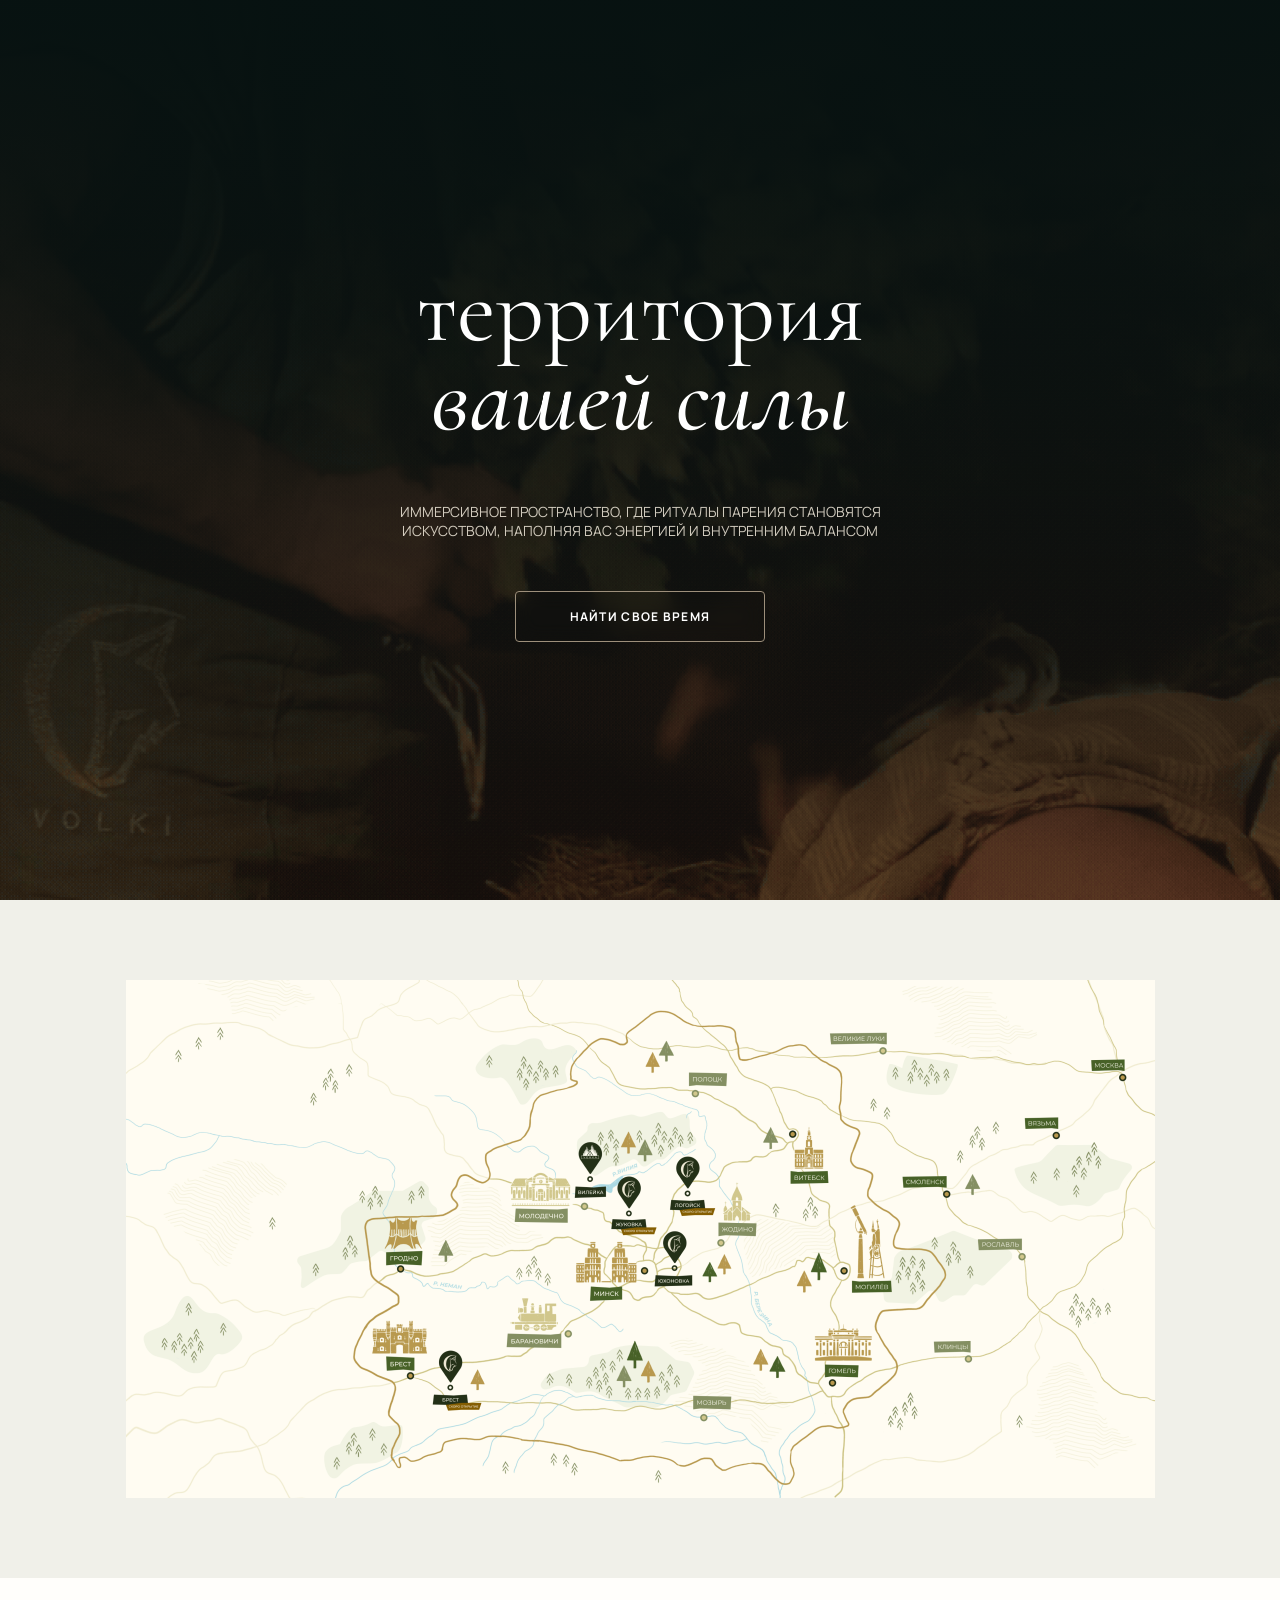
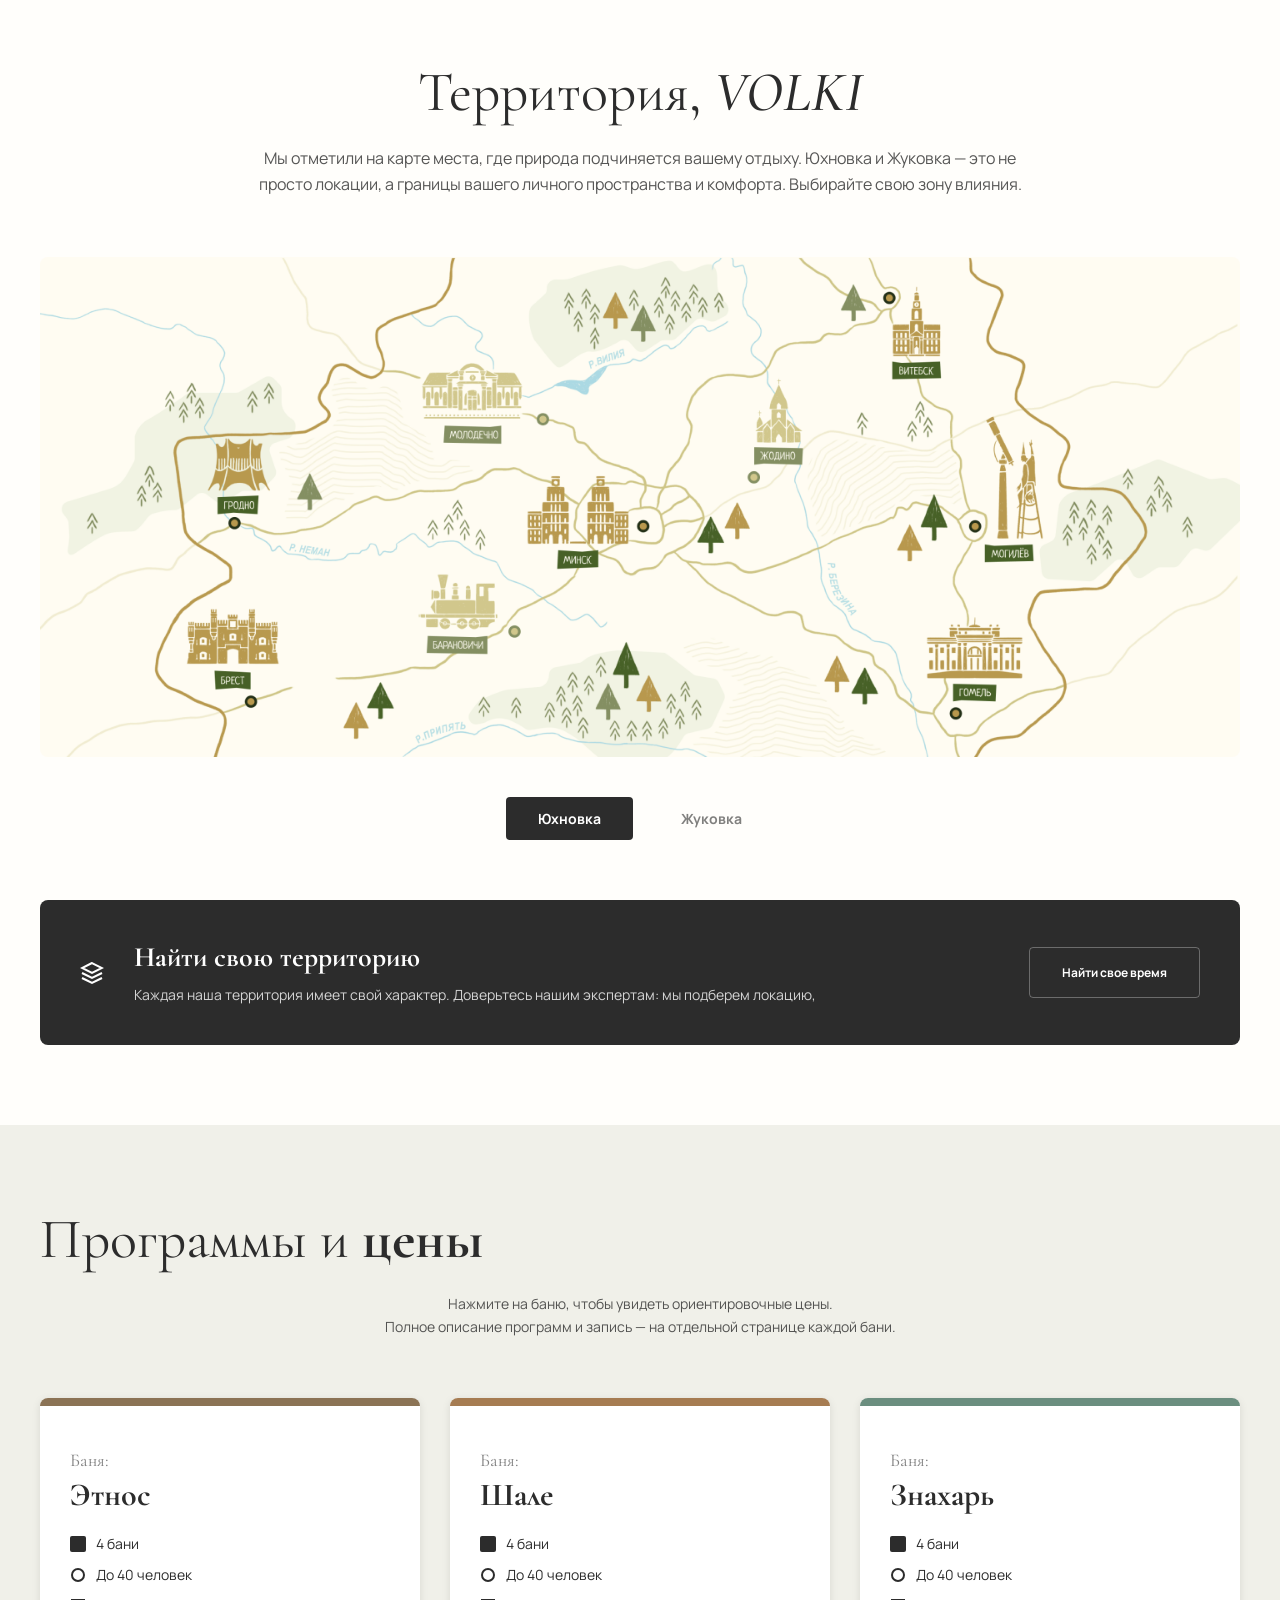
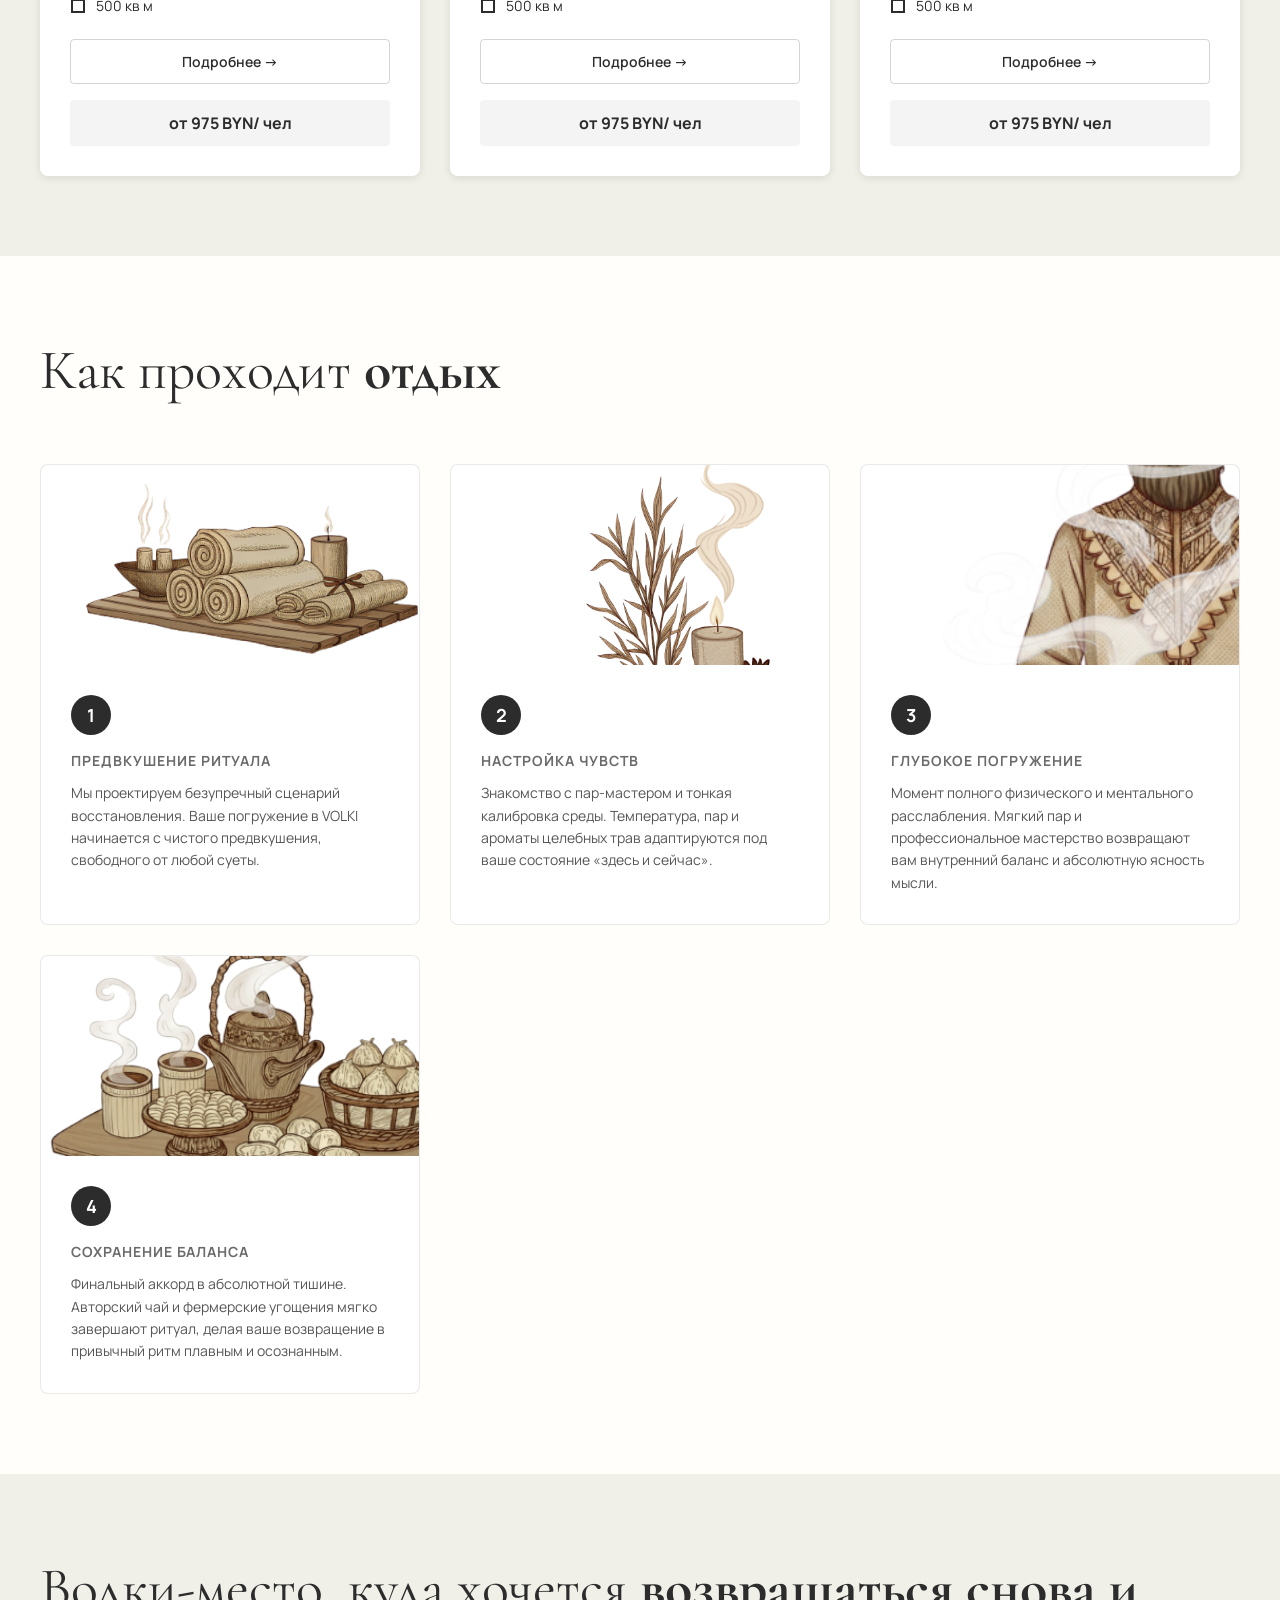
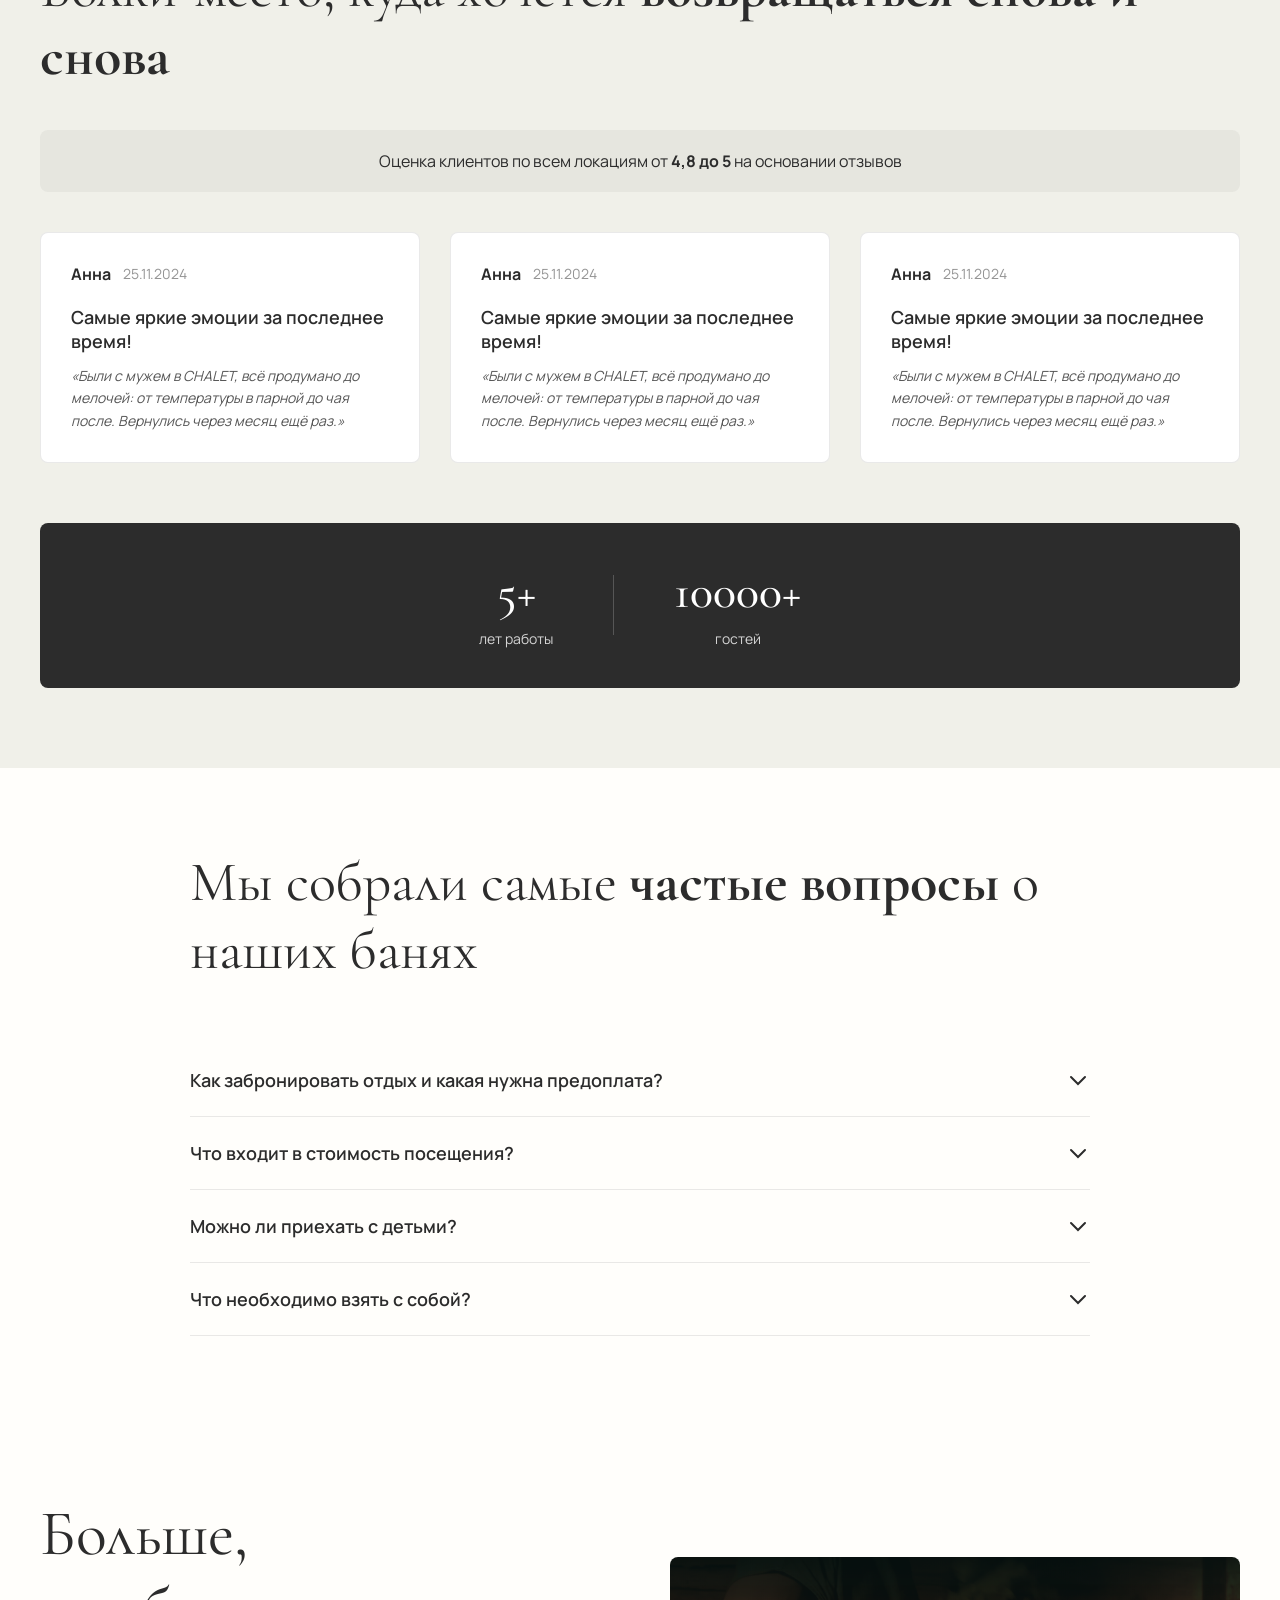
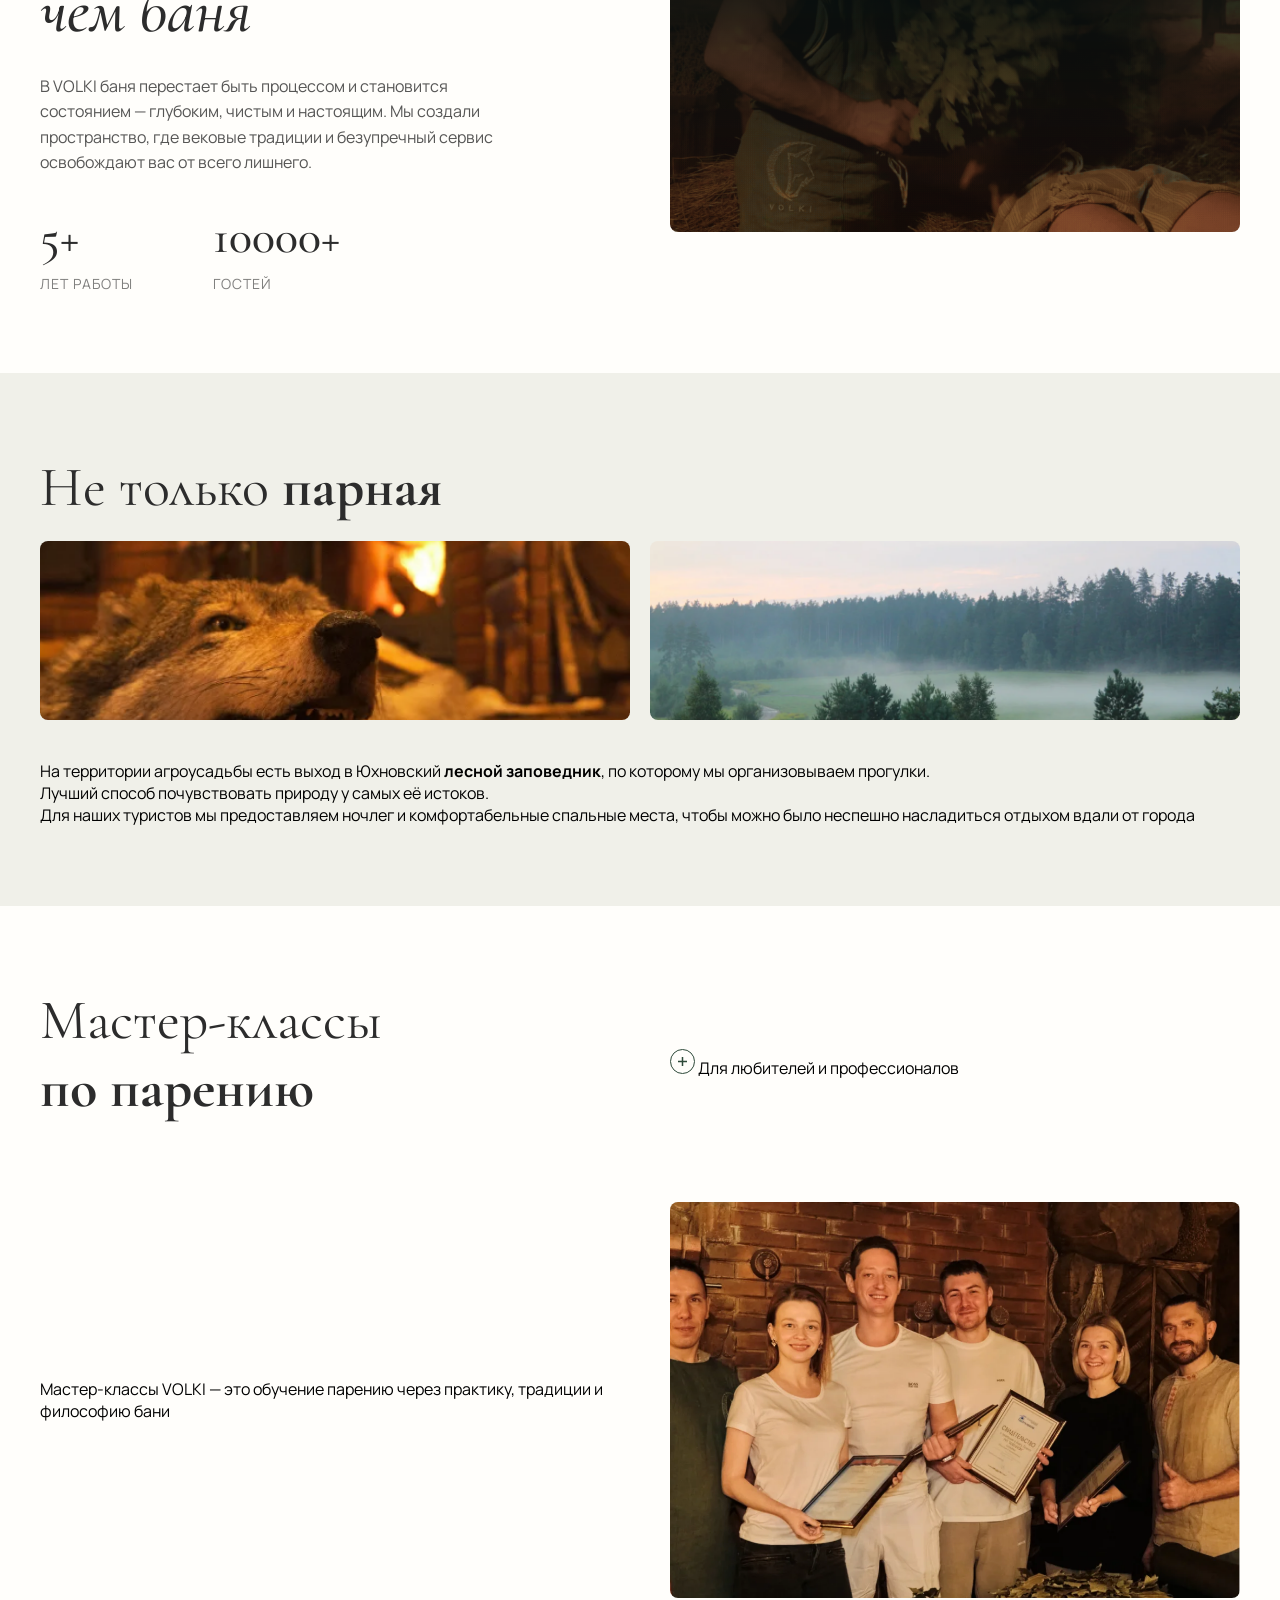
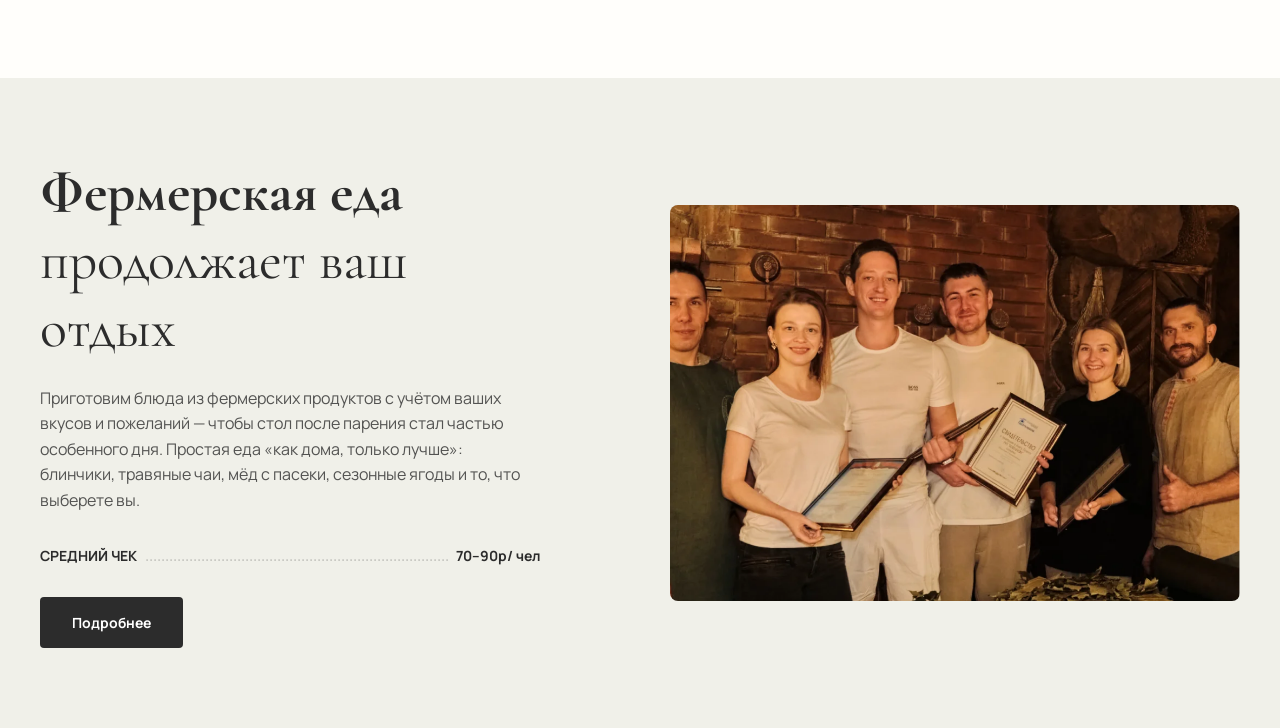
==== index.html @ 81ac0040 "Добавлены новые секции: Больше чем баня, Не только парная, Мастер-классы - Добавлена секция "Больше," ====
<!DOCTYPE html>
<html lang="ru">
<head>
    <meta charset="UTF-8">
    <meta name="viewport" content="width=device-width, initial-scale=1.0">
    <title>VOLKI - Территория вашей силы</title>
    <link rel="preconnect" href="https://fonts.googleapis.com">
    <link rel="preconnect" href="https://fonts.gstatic.com" crossorigin>
    <link href="https://fonts.googleapis.com/css2?family=Cormorant+Garamond:ital,wght@0,400;0,500;1,500&family=Manrope:wght@400;700&display=swap" rel="stylesheet">
    <link rel="stylesheet" href="styles.css">
</head>
<body>
    <!-- Hero Section -->
    <section class="hero">
        <div class="hero-background">
            <div class="hero-gradient"></div>
        </div>
        <div class="hero-content">
            <h1 class="hero-title">
                <span class="title-regular">территория</span>
                <span class="title-italic">вашей силы</span>
            </h1>
            <p class="hero-description">
                Иммерсивное пространство, где ритуалы парения становятся искусством, наполняя вас энергией и внутренним балансом
            </p>
            <button class="hero-button">Найти свое время</button>
        </div>
    </section>

    <!-- Card Section -->
    <section class="card-section">
        <div class="card">
            <img src="images/card-image.png" alt="Карта" class="card-image">
        </div>
    </section>

    <!-- Territory Section -->
    <section class="territory-section">
        <div class="territory-content">
            <div class="territory-header">
                <h2 class="section-title">Территория, <span class="title-bold">VOLKI</span></h2>
                <p class="territory-description">
                    Мы отметили на карте места, где природа подчиняется вашему отдыху. Юхновка и Жуковка — это не просто локации, а границы вашего личного пространства и комфорта. Выбирайте свою зону влияния.
                </p>
            </div>
            <div class="map-container">
                <img src="images/map.png" alt="Карта локаций VOLKI" class="map-image">
            </div>
            <div class="location-tabs">
                <button class="location-tab active">Юхновка</button>
                <button class="location-tab">Жуковка</button>
            </div>
            <div class="cta-box">
                <div class="cta-content">
                    <svg class="cta-icon" width="24" height="24" viewBox="0 0 24 24" fill="none">
                        <path d="M12 2L2 7L12 12L22 7L12 2Z" stroke="white" stroke-width="2"/>
                        <path d="M2 17L12 22L22 17" stroke="white" stroke-width="2"/>
                        <path d="M2 12L12 17L22 12" stroke="white" stroke-width="2"/>
                    </svg>
                    <div class="cta-text">
                        <h3 class="cta-title">Найти свою <strong>территорию</strong></h3>
                        <p class="cta-subtitle">Каждая наша территория имеет свой характер. Доверьтесь нашим экспертам: мы подберем локацию,</p>
                    </div>
                    <button class="cta-button">Найти свое время</button>
                </div>
            </div>
        </div>
    </section>

    <!-- Programs Section -->
    <section class="programs-section">
        <div class="programs-content">
            <h2 class="section-title">Программы и <strong>цены</strong></h2>
            <p class="programs-description">
                Нажмите на баню, чтобы увидеть ориентировочные цены.<br>
                Полное описание программ и запись — на отдельной странице каждой бани.
            </p>

            <div class="baths-grid">
                <!-- Bath Card 1: Этнос -->
                <div class="bath-card">
                    <div class="bath-color-bar" style="background: #8B7355;"></div>
                    <div class="bath-info">
                        <h3 class="bath-name"><span class="bath-label">Баня:</span><br><strong>Этнос</strong></h3>
                        <div class="bath-features">
                            <div class="bath-feature">
                                <svg width="16" height="16" viewBox="0 0 16 16" fill="none">
                                    <rect width="16" height="16" rx="2" fill="#2C2C2C"/>
                                </svg>
                                <span>4 бани</span>
                            </div>
                            <div class="bath-feature">
                                <svg width="16" height="16" viewBox="0 0 16 16" fill="none">
                                    <circle cx="8" cy="8" r="6" stroke="#2C2C2C" stroke-width="2"/>
                                </svg>
                                <span>До 40 человек</span>
                            </div>
                            <div class="bath-feature">
                                <svg width="16" height="16" viewBox="0 0 16 16" fill="none">
                                    <rect x="2" y="2" width="12" height="12" stroke="#2C2C2C" stroke-width="2"/>
                                </svg>
                                <span>500 кв м</span>
                            </div>
                        </div>
                        <button class="bath-details-btn">Подробнее →</button>
                        <div class="bath-price">от 975 BYN/ чел</div>
                    </div>
                </div>

                <!-- Bath Card 2: Шале -->
                <div class="bath-card">
                    <div class="bath-color-bar" style="background: #A67C52;"></div>
                    <div class="bath-info">
                        <h3 class="bath-name"><span class="bath-label">Баня:</span><br><strong>Шале</strong></h3>
                        <div class="bath-features">
                            <div class="bath-feature">
                                <svg width="16" height="16" viewBox="0 0 16 16" fill="none">
                                    <rect width="16" height="16" rx="2" fill="#2C2C2C"/>
                                </svg>
                                <span>4 бани</span>
                            </div>
                            <div class="bath-feature">
                                <svg width="16" height="16" viewBox="0 0 16 16" fill="none">
                                    <circle cx="8" cy="8" r="6" stroke="#2C2C2C" stroke-width="2"/>
                                </svg>
                                <span>До 40 человек</span>
                            </div>
                            <div class="bath-feature">
                                <svg width="16" height="16" viewBox="0 0 16 16" fill="none">
                                    <rect x="2" y="2" width="12" height="12" stroke="#2C2C2C" stroke-width="2"/>
                                </svg>
                                <span>500 кв м</span>
                            </div>
                        </div>
                        <button class="bath-details-btn">Подробнее →</button>
                        <div class="bath-price">от 975 BYN/ чел</div>
                    </div>
                </div>

                <!-- Bath Card 3: Знахарь -->
                <div class="bath-card">
                    <div class="bath-color-bar" style="background: #6B8E7F;"></div>
                    <div class="bath-info">
                        <h3 class="bath-name"><span class="bath-label">Баня:</span><br><strong>Знахарь</strong></h3>
                        <div class="bath-features">
                            <div class="bath-feature">
                                <svg width="16" height="16" viewBox="0 0 16 16" fill="none">
                                    <rect width="16" height="16" rx="2" fill="#2C2C2C"/>
                                </svg>
                                <span>4 бани</span>
                            </div>
                            <div class="bath-feature">
                                <svg width="16" height="16" viewBox="0 0 16 16" fill="none">
                                    <circle cx="8" cy="8" r="6" stroke="#2C2C2C" stroke-width="2"/>
                                </svg>
                                <span>До 40 человек</span>
                            </div>
                            <div class="bath-feature">
                                <svg width="16" height="16" viewBox="0 0 16 16" fill="none">
                                    <rect x="2" y="2" width="12" height="12" stroke="#2C2C2C" stroke-width="2"/>
                                </svg>
                                <span>500 кв м</span>
                            </div>
                        </div>
                        <button class="bath-details-btn">Подробнее →</button>
                        <div class="bath-price">от 975 BYN/ чел</div>
                    </div>
                </div>
            </div>
        </div>
    </section>

    <!-- How It Works Section -->
    <section class="how-it-works-section">
        <div class="how-it-works-content">
            <h2 class="section-title">Как проходит <strong>отдых</strong></h2>

            <div class="steps-grid">
                <!-- Step 1 -->
                <div class="step-card">
                    <div class="step-image">
                        <img src="images/step1.png" alt="Предвкушение ритуала">
                    </div>
                    <div class="step-info">
                        <div class="step-number">1</div>
                        <h3 class="step-title">ПРЕДВКУШЕНИЕ РИТУАЛА</h3>
                        <p class="step-description">
                            Мы проектируем безупречный сценарий восстановления. Ваше погружение в VOLKI начинается с чистого предвкушения, свободного от любой суеты.
                        </p>
                    </div>
                </div>

                <!-- Step 2 -->
                <div class="step-card">
                    <div class="step-image">
                        <img src="images/step2.png" alt="Настройка чувств">
                    </div>
                    <div class="step-info">
                        <div class="step-number">2</div>
                        <h3 class="step-title">НАСТРОЙКА ЧУВСТВ</h3>
                        <p class="step-description">
                            Знакомство с пар-мастером и тонкая калибровка среды. Температура, пар и ароматы целебных трав адаптируются под ваше состояние «здесь и сейчас».
                        </p>
                    </div>
                </div>

                <!-- Step 3 -->
                <div class="step-card">
                    <div class="step-image">
                        <img src="images/step3.png" alt="Глубокое погружение">
                    </div>
                    <div class="step-info">
                        <div class="step-number">3</div>
                        <h3 class="step-title">ГЛУБОКОЕ ПОГРУЖЕНИЕ</h3>
                        <p class="step-description">
                            Момент полного физического и ментального расслабления. Мягкий пар и профессиональное мастерство возвращают вам внутренний баланс и абсолютную ясность мысли.
                        </p>
                    </div>
                </div>

                <!-- Step 4 -->
                <div class="step-card">
                    <div class="step-image">
                        <img src="images/step4.png" alt="Сохранение баланса">
                    </div>
                    <div class="step-info">
                        <div class="step-number">4</div>
                        <h3 class="step-title">СОХРАНЕНИЕ БАЛАНСА</h3>
                        <p class="step-description">
                            Финальный аккорд в абсолютной тишине. Авторский чай и фермерские угощения мягко завершают ритуал, делая ваше возвращение в привычный ритм плавным и осознанным.
                        </p>
                    </div>
                </div>
            </div>
        </div>
    </section>

    <!-- Reviews Section -->
    <section class="reviews-section">
        <div class="reviews-content">
            <h2 class="section-title">Волки-место, куда хочется <strong>возвращаться снова и снова</strong></h2>

            <div class="rating-banner">
                <p class="rating-text">Оценка клиентов по всем локациям от <strong>4,8 до 5</strong> на основании отзывов</p>
            </div>

            <div class="reviews-grid">
                <div class="review-card">
                    <div class="review-header">
                        <div class="reviewer-info">
                            <h4 class="reviewer-name">Анна</h4>
                            <span class="review-date">25.11.2024</span>
                        </div>
                    </div>
                    <h3 class="review-title">Самые яркие эмоции за последнее время!</h3>
                    <p class="review-text">
                        «Были с мужем в CHALET, всё продумано до мелочей: от температуры в парной до чая после. Вернулись через месяц ещё раз.»
                    </p>
                </div>

                <div class="review-card">
                    <div class="review-header">
                        <div class="reviewer-info">
                            <h4 class="reviewer-name">Анна</h4>
                            <span class="review-date">25.11.2024</span>
                        </div>
                    </div>
                    <h3 class="review-title">Самые яркие эмоции за последнее время!</h3>
                    <p class="review-text">
                        «Были с мужем в CHALET, всё продумано до мелочей: от температуры в парной до чая после. Вернулись через месяц ещё раз.»
                    </p>
                </div>

                <div class="review-card">
                    <div class="review-header">
                        <div class="reviewer-info">
                            <h4 class="reviewer-name">Анна</h4>
                            <span class="review-date">25.11.2024</span>
                        </div>
                    </div>
                    <h3 class="review-title">Самые яркие эмоции за последнее время!</h3>
                    <p class="review-text">
                        «Были с мужем в CHALET, всё продумано до мелочей: от температуры в парной до чая после. Вернулись через месяц ещё раз.»
                    </p>
                </div>
            </div>

            <div class="stats-section">
                <div class="stat-item">
                    <div class="stat-number">5+</div>
                    <div class="stat-label">лет работы</div>
                </div>
                <div class="stat-divider"></div>
                <div class="stat-item">
                    <div class="stat-number">10000+</div>
                    <div class="stat-label">гостей</div>
                </div>
            </div>
        </div>
    </section>

    <!-- FAQ Section -->
    <section class="faq-section">
        <div class="faq-content">
            <h2 class="section-title">Мы собрали самые <strong>частые вопросы</strong> о наших банях</h2>

            <div class="faq-list">
                <div class="faq-item">
                    <button class="faq-question">
                        <span>Как забронировать отдых и какая нужна предоплата?</span>
                        <svg class="faq-icon" width="24" height="24" viewBox="0 0 24 24" fill="none">
                            <path d="M19 9L12 16L5 9" stroke="currentColor" stroke-width="2" stroke-linecap="round"/>
                        </svg>
                    </button>
                    <div class="faq-answer">
                        <p>Забронировать отдых можно через наш сайт или по телефону. Для подтверждения бронирования требуется предоплата 30% от стоимости.</p>
                    </div>
                </div>

                <div class="faq-item">
                    <button class="faq-question">
                        <span>Что входит в стоимость посещения?</span>
                        <svg class="faq-icon" width="24" height="24" viewBox="0 0 24 24" fill="none">
                            <path d="M19 9L12 16L5 9" stroke="currentColor" stroke-width="2" stroke-linecap="round"/>
                        </svg>
                    </button>
                    <div class="faq-answer">
                        <p>В стоимость входит: работа пар-мастера, использование всех зон комплекса, травяной чай, простыни и полотенца.</p>
                    </div>
                </div>

                <div class="faq-item">
                    <button class="faq-question">
                        <span>Можно ли приехать с детьми?</span>
                        <svg class="faq-icon" width="24" height="24" viewBox="0 0 24 24" fill="none">
                            <path d="M19 9L12 16L5 9" stroke="currentColor" stroke-width="2" stroke-linecap="round"/>
                        </svg>
                    </button>
                    <div class="faq-answer">
                        <p>Да, мы принимаем гостей с детьми от 7 лет. Для детей действуют специальные условия.</p>
                    </div>
                </div>

                <div class="faq-item">
                    <button class="faq-question">
                        <span>Что необходимо взять с собой?</span>
                        <svg class="faq-icon" width="24" height="24" viewBox="0 0 24 24" fill="none">
                            <path d="M19 9L12 16L5 9" stroke="currentColor" stroke-width="2" stroke-linecap="round"/>
                        </svg>
                    </button>
                    <div class="faq-answer">
                        <p>Мы предоставляем все необходимое. Вам нужно взять только купальные принадлежности и хорошее настроение.</p>
                    </div>
                </div>
            </div>
        </div>
    </section>

    <!-- More Than Bath Section -->
    <section class="more-than-bath-section">
        <div class="more-than-bath-content">
            <div class="more-than-bath-text">
                <h2 class="section-title-large">Больше,<br><strong>чем баня</strong></h2>
                <p class="more-than-bath-description">
                    В VOLKI баня перестает быть процессом и становится состоянием — глубоким, чистым и настоящим. Мы создали пространство, где вековые традиции и безупречный сервис освобождают вас от всего лишнего.
                </p>
                <div class="stats-inline">
                    <div class="stat-inline-item">
                        <div class="stat-inline-number">5+</div>
                        <div class="stat-inline-label">лет работы</div>
                    </div>
                    <div class="stat-inline-divider"></div>
                    <div class="stat-inline-item">
                        <div class="stat-inline-number">10000+</div>
                        <div class="stat-inline-label">гостей</div>
                    </div>
                </div>
            </div>
            <div class="more-than-bath-image">
                <img src="images/hero-background.png" alt="VOLKI">
            </div>
        </div>
    </section>

    <!-- Not Only Bath Section -->
    <section class="not-only-bath-section">
        <div class="not-only-bath-content">
            <h2 class="section-title">Не только <strong>парная</strong></h2>

            <div class="nature-images">
                <img src="images/nature1.png" alt="Природа" class="nature-image">
                <img src="images/nature2.png" alt="Природа" class="nature-image">
            </div>

            <div class="nature-text-grid">
                <div class="nature-text-item">
                    <p>На территории агроусадьбы есть выход в Юхновский <strong>лесной заповедник</strong>, по которому мы организовываем прогулки.</p>
                    <p>Лучший способ почувствовать природу у самых её истоков.</p>
                </div>
                <div class="nature-text-item">
                    <p>Для наших туристов мы предоставляем ночлег и комфортабельные спальные места, чтобы можно было неспешно насладиться отдыхом вдали от города</p>
                </div>
            </div>
        </div>
    </section>

    <!-- Master Classes Section -->
    <section class="master-classes-section">
        <div class="master-classes-content">
            <h2 class="section-title">Мастер-классы<br><strong>по парению</strong></h2>

            <div class="master-classes-badge">
                <svg width="25" height="25" viewBox="0 0 25 25" fill="none">
                    <circle cx="12.5" cy="12.5" r="12" stroke="#2D4939" stroke-width="1"/>
                    <path d="M12.5 8V17M8 12.5H17" stroke="#2D4939" stroke-width="1.5"/>
                </svg>
                <span>Для любителей и профессионалов</span>
            </div>

            <div class="master-classes-description-box">
                <p>Мастер-классы VOLKI — это обучение парению через практику, традиции и философию бани</p>
            </div>

            <img src="images/food.png" alt="Мастер-классы" class="master-classes-image">
        </div>
    </section>

    <!-- Farm Food Section -->
    <section class="farm-food-section">
        <div class="farm-food-content">
            <div class="farm-food-text">
                <h2 class="section-title"><strong>Фермерская еда</strong><br>продолжает ваш отдых</h2>
                <p class="farm-food-description">
                    Приготовим блюда из фермерских продуктов с учётом ваших вкусов и пожеланий — чтобы стол после парения стал частью особенного дня. Простая еда «как дома, только лучше»: блинчики, травяные чаи, мёд с пасеки, сезонные ягоды и то, что выберете вы.
                </p>
                <div class="average-check">
                    <span class="check-label">СРЕДНИЙ ЧЕК</span>
                    <span class="check-dots">................................................................................................</span>
                    <span class="check-price">70–90р/ чел</span>
                </div>
                <button class="farm-food-btn">Подробнее</button>
            </div>
            <div class="farm-food-image">
                <img src="images/food.png" alt="Фермерская еда">
            </div>
        </div>
    </section>

    <script>
        // FAQ Accordion functionality
        document.addEventListener('DOMContentLoaded', function() {
            const faqItems = document.querySelectorAll('.faq-item');

            faqItems.forEach(item => {
                const question = item.querySelector('.faq-question');

                question.addEventListener('click', () => {
                    const isActive = item.classList.contains('active');

                    // Close all items
                    faqItems.forEach(i => i.classList.remove('active'));

                    // Open clicked item if it wasn't active
                    if (!isActive) {
                        item.classList.add('active');
                    }
                });
            });
        });
    </script>
</body>
</html>
---- styles.css ----
/* Reset and Base Styles */
* {
    margin: 0;
    padding: 0;
    box-sizing: border-box;
}

body {
    font-family: 'Manrope', sans-serif;
    overflow-x: hidden;
}

/* Hero Section */
.hero {
    position: relative;
    width: 100%;
    height: 100vh;
    min-height: 700px;
    display: flex;
    align-items: center;
    justify-content: center;
    overflow: hidden;
}

.hero-background {
    position: absolute;
    top: 0;
    left: 0;
    width: 100%;
    height: 100%;
    background: url('images/hero-background.png') center/cover no-repeat;
    z-index: 0;
}

.hero-gradient {
    position: absolute;
    top: 0;
    left: 0;
    width: 100%;
    height: 100%;
    background: linear-gradient(
        180deg,
        rgba(7, 18, 17, 0.95) 0%,
        rgba(23, 20, 17, 0.4) 100%
    );
}

.hero-content {
    position: relative;
    z-index: 1;
    text-align: center;
    max-width: 1200px;
    padding: 0 20px;
    display: flex;
    flex-direction: column;
    align-items: center;
}

.hero-title {
    display: flex;
    flex-direction: column;
    align-items: center;
    gap: -10px;
    margin-bottom: 50px;
}

.title-regular {
    font-family: 'Cormorant Garamond', serif;
    font-weight: 400;
    font-size: clamp(48px, 8vw, 95px);
    color: #FFFFFF;
    letter-spacing: 2.41%;
    line-height: 1.1;
    text-transform: lowercase;
}

.title-italic {
    font-family: 'Cormorant Garamond', serif;
    font-weight: 500;
    font-style: italic;
    font-size: clamp(48px, 8vw, 95px);
    color: #FFFFFF;
    letter-spacing: 2.41%;
    line-height: 1.1;
    text-transform: lowercase;
    margin-top: -15px;
}

.hero-description {
    font-family: 'Manrope', sans-serif;
    font-weight: 400;
    font-size: 14px;
    line-height: 1.4;
    letter-spacing: 0;
    text-align: center;
    text-transform: uppercase;
    color: rgba(255, 247, 232, 0.8);
    max-width: 489px;
    margin: 0 auto 50px;
}

.hero-button {
    font-family: 'Manrope', sans-serif;
    font-weight: 700;
    font-size: 12px;
    line-height: 1.1;
    letter-spacing: 1.3px;
    text-transform: uppercase;
    color: #FFFFFF;
    background: transparent;
    border: 1px solid #9D8F7B;
    padding: 18px 54px;
    cursor: pointer;
    transition: all 0.3s ease;
    backdrop-filter: blur(10px);
    border-radius: 4px;
}

.hero-button:hover {
    background: rgba(157, 143, 123, 0.2);
    border-color: #9D8F7B;
    transform: translateY(-2px);
    box-shadow: 0 4px 12px rgba(157, 143, 123, 0.3);
}

/* Card Section */
.card-section {
    padding: 80px 20px;
    background: #F0F0E9;
    display: flex;
    justify-content: center;
    align-items: center;
}

.card {
    max-width: 1029px;
    width: 100%;
}

.card-image {
    width: 100%;
    height: auto;
    display: block;
    object-fit: cover;
    aspect-ratio: 4096 / 2063;
}

/* Additional Sections */
.section-light {
    background: #FFFEFB;
    padding: 80px 20px;
    min-height: 577px;
}

.section-beige {
    background: #F0F0E9;
    padding: 80px 20px;
    min-height: 514px;
}

.section-content {
    max-width: 1200px;
    margin: 0 auto;
}

/* Territory Section */
.territory-section {
    background: #FFFEFB;
    padding: 80px 20px;
}

.territory-content {
    max-width: 1200px;
    margin: 0 auto;
}

.territory-header {
    text-align: center;
    margin-bottom: 60px;
}

.section-title {
    font-family: 'Cormorant Garamond', serif;
    font-weight: 400;
    font-size: clamp(36px, 5vw, 56px);
    color: #2C2C2C;
    margin-bottom: 20px;
}

.title-bold {
    font-weight: 500;
    font-style: italic;
}

.territory-description {
    font-family: 'Manrope', sans-serif;
    font-size: 16px;
    line-height: 1.6;
    color: rgba(44, 44, 44, 0.8);
    max-width: 800px;
    margin: 0 auto;
}

.map-container {
    margin: 40px 0;
    border-radius: 8px;
    overflow: hidden;
}

.map-image {
    width: 100%;
    height: auto;
    display: block;
}

.location-tabs {
    display: flex;
    gap: 16px;
    justify-content: center;
    margin: 40px 0;
}

.location-tab {
    font-family: 'Manrope', sans-serif;
    font-weight: 700;
    font-size: 14px;
    padding: 12px 32px;
    border: none;
    background: transparent;
    color: rgba(44, 44, 44, 0.6);
    cursor: pointer;
    transition: all 0.3s ease;
}

.location-tab.active {
    background: #2C2C2C;
    color: #FFFFFF;
    border-radius: 4px;
}

.cta-box {
    background: #2C2C2C;
    border-radius: 8px;
    padding: 40px;
    margin-top: 60px;
}

.cta-content {
    display: flex;
    align-items: center;
    gap: 30px;
    flex-wrap: wrap;
}

.cta-icon {
    flex-shrink: 0;
}

.cta-text {
    flex: 1;
    min-width: 300px;
}

.cta-title {
    font-family: 'Cormorant Garamond', serif;
    font-size: 28px;
    color: #FFFFFF;
    margin-bottom: 10px;
}

.cta-subtitle {
    font-family: 'Manrope', sans-serif;
    font-size: 14px;
    color: rgba(255, 255, 255, 0.8);
    line-height: 1.5;
}

.cta-button {
    font-family: 'Manrope', sans-serif;
    font-weight: 700;
    font-size: 12px;
    padding: 16px 32px;
    background: transparent;
    color: #FFFFFF;
    border: 1px solid rgba(255, 255, 255, 0.3);
    border-radius: 4px;
    cursor: pointer;
    transition: all 0.3s ease;
}

.cta-button:hover {
    background: rgba(255, 255, 255, 0.1);
    border-color: rgba(255, 255, 255, 0.5);
}

/* Programs Section */
.programs-section {
    background: #F0F0E9;
    padding: 80px 20px;
}

.programs-content {
    max-width: 1200px;
    margin: 0 auto;
}

.programs-description {
    font-family: 'Manrope', sans-serif;
    font-size: 14px;
    line-height: 1.6;
    color: rgba(44, 44, 44, 0.8);
    text-align: center;
    margin: 20px auto 60px;
    max-width: 700px;
}

.baths-grid {
    display: grid;
    grid-template-columns: repeat(auto-fit, minmax(320px, 1fr));
    gap: 30px;
}

.bath-card {
    background: #FFFFFF;
    border-radius: 8px;
    overflow: hidden;
    box-shadow: 0 2px 8px rgba(0, 0, 0, 0.1);
    transition: transform 0.3s ease, box-shadow 0.3s ease;
}

.bath-card:hover {
    transform: translateY(-4px);
    box-shadow: 0 4px 16px rgba(0, 0, 0, 0.15);
}

.bath-color-bar {
    height: 8px;
    width: 100%;
}

.bath-info {
    padding: 30px;
}

.bath-name {
    font-family: 'Cormorant Garamond', serif;
    font-size: 32px;
    color: #2C2C2C;
    margin-bottom: 20px;
}

.bath-label {
    font-size: 18px;
    font-weight: 400;
    color: rgba(44, 44, 44, 0.6);
}

.bath-features {
    display: flex;
    flex-direction: column;
    gap: 12px;
    margin-bottom: 24px;
}

.bath-feature {
    display: flex;
    align-items: center;
    gap: 10px;
    font-family: 'Manrope', sans-serif;
    font-size: 14px;
    color: #2C2C2C;
}

.bath-details-btn {
    font-family: 'Manrope', sans-serif;
    font-weight: 600;
    font-size: 14px;
    color: #2C2C2C;
    background: transparent;
    border: 1px solid rgba(44, 44, 44, 0.2);
    padding: 12px 24px;
    border-radius: 4px;
    cursor: pointer;
    transition: all 0.3s ease;
    margin-bottom: 16px;
    width: 100%;
}

.bath-details-btn:hover {
    background: rgba(44, 44, 44, 0.05);
    border-color: rgba(44, 44, 44, 0.4);
}

.bath-price {
    font-family: 'Manrope', sans-serif;
    font-weight: 700;
    font-size: 16px;
    color: #2C2C2C;
    background: rgba(44, 44, 44, 0.05);
    padding: 12px;
    border-radius: 4px;
    text-align: center;
}

/* Responsive Design */
@media (max-width: 768px) {
    .hero {
        height: 100vh;
        min-height: 500px;
    }

    .hero-title {
        margin-bottom: 30px;
    }

    .title-regular,
    .title-italic {
        font-size: clamp(36px, 10vw, 60px);
    }

    .hero-description {
        font-size: 12px;
        max-width: 90%;
        margin-bottom: 30px;
    }

    .hero-button {
        font-size: 11px;
        padding: 14px 28px;
    }

    .card-section,
    .territory-section,
    .programs-section {
        padding: 60px 20px;
    }

    .cta-content {
        flex-direction: column;
        text-align: center;
    }

    .cta-text {
        min-width: auto;
    }

    .baths-grid {
        grid-template-columns: 1fr;
    }
}

@media (max-width: 480px) {
    .hero-description {
        font-size: 11px;
    }

    .hero-button {
        font-size: 10px;
        padding: 12px 24px;
    }

    .card-section,
    .territory-section,
    .programs-section {
        padding: 40px 15px;
    }

    .cta-box {
        padding: 24px;
    }

    .section-title {
        font-size: 32px;
    }
}

/* How It Works Section */
.how-it-works-section {
    background: #FFFEFB;
    padding: 80px 20px;
}

.how-it-works-content {
    max-width: 1200px;
    margin: 0 auto;
}

.steps-grid {
    display: grid;
    grid-template-columns: repeat(auto-fit, minmax(280px, 1fr));
    gap: 30px;
    margin-top: 60px;
}

.step-card {
    background: #FFFFFF;
    border: 1px solid rgba(44, 44, 44, 0.1);
    border-radius: 8px;
    overflow: hidden;
    transition: transform 0.3s ease, box-shadow 0.3s ease;
}

.step-card:hover {
    transform: translateY(-4px);
    box-shadow: 0 4px 16px rgba(0, 0, 0, 0.1);
}

.step-image {
    width: 100%;
    height: 200px;
    overflow: hidden;
}

.step-image img {
    width: 100%;
    height: 100%;
    object-fit: cover;
}

.step-info {
    padding: 30px;
}

.step-number {
    width: 40px;
    height: 40px;
    background: #2C2C2C;
    color: #FFFFFF;
    border-radius: 50%;
    display: flex;
    align-items: center;
    justify-content: center;
    font-family: 'Manrope', sans-serif;
    font-weight: 700;
    font-size: 18px;
    margin-bottom: 16px;
}

.step-title {
    font-family: 'Manrope', sans-serif;
    font-weight: 700;
    font-size: 14px;
    letter-spacing: 1px;
    text-transform: uppercase;
    color: rgba(44, 44, 44, 0.7);
    margin-bottom: 12px;
}

.step-description {
    font-family: 'Manrope', sans-serif;
    font-size: 14px;
    line-height: 1.6;
    color: rgba(44, 44, 44, 0.8);
}

/* Reviews Section */
.reviews-section {
    background: #F0F0E9;
    padding: 80px 20px;
}

.reviews-content {
    max-width: 1200px;
    margin: 0 auto;
}

.rating-banner {
    background: rgba(44, 44, 44, 0.05);
    padding: 20px;
    border-radius: 8px;
    text-align: center;
    margin: 40px 0;
}

.rating-text {
    font-family: 'Manrope', sans-serif;
    font-size: 16px;
    color: #2C2C2C;
}

.reviews-grid {
    display: grid;
    grid-template-columns: repeat(auto-fit, minmax(300px, 1fr));
    gap: 30px;
    margin: 40px 0;
}

.review-card {
    background: #FFFFFF;
    padding: 30px;
    border-radius: 8px;
    border: 1px solid rgba(44, 44, 44, 0.1);
}

.review-header {
    margin-bottom: 20px;
}

.reviewer-info {
    display: flex;
    align-items: center;
    gap: 12px;
}

.reviewer-name {
    font-family: 'Manrope', sans-serif;
    font-weight: 700;
    font-size: 16px;
    color: #2C2C2C;
}

.review-date {
    font-family: 'Manrope', sans-serif;
    font-size: 14px;
    color: rgba(44, 44, 44, 0.5);
}

.review-title {
    font-family: 'Manrope', sans-serif;
    font-weight: 600;
    font-size: 18px;
    color: #2C2C2C;
    margin-bottom: 12px;
}

.review-text {
    font-family: 'Manrope', sans-serif;
    font-size: 14px;
    line-height: 1.6;
    color: rgba(44, 44, 44, 0.8);
    font-style: italic;
}

.stats-section {
    display: flex;
    align-items: center;
    justify-content: center;
    gap: 60px;
    margin-top: 60px;
    padding: 40px;
    background: #2C2C2C;
    border-radius: 8px;
}

.stat-item {
    text-align: center;
}

.stat-number {
    font-family: 'Cormorant Garamond', serif;
    font-weight: 500;
    font-size: 48px;
    color: #FFFFFF;
    margin-bottom: 8px;
}

.stat-label {
    font-family: 'Manrope', sans-serif;
    font-size: 14px;
    color: rgba(255, 255, 255, 0.8);
}

.stat-divider {
    width: 1px;
    height: 60px;
    background: rgba(255, 255, 255, 0.2);
}

/* FAQ Section */
.faq-section {
    background: #FFFEFB;
    padding: 80px 20px;
}

.faq-content {
    max-width: 900px;
    margin: 0 auto;
}

.faq-list {
    margin-top: 60px;
}

.faq-item {
    border-bottom: 1px solid rgba(44, 44, 44, 0.1);
}

.faq-question {
    width: 100%;
    display: flex;
    justify-content: space-between;
    align-items: center;
    padding: 24px 0;
    background: none;
    border: none;
    font-family: 'Manrope', sans-serif;
    font-weight: 600;
    font-size: 18px;
    color: #2C2C2C;
    text-align: left;
    cursor: pointer;
    transition: color 0.3s ease;
}

.faq-question:hover {
    color: rgba(44, 44, 44, 0.7);
}

.faq-icon {
    flex-shrink: 0;
    transition: transform 0.3s ease;
}

.faq-item.active .faq-icon {
    transform: rotate(180deg);
}

.faq-answer {
    max-height: 0;
    overflow: hidden;
    transition: max-height 0.3s ease;
}

.faq-item.active .faq-answer {
    max-height: 200px;
    padding-bottom: 24px;
}

.faq-answer p {
    font-family: 'Manrope', sans-serif;
    font-size: 16px;
    line-height: 1.6;
    color: rgba(44, 44, 44, 0.8);
}

/* Farm Food Section */
.farm-food-section {
    background: #F0F0E9;
    padding: 80px 20px;
}

.farm-food-content {
    max-width: 1200px;
    margin: 0 auto;
    display: grid;
    grid-template-columns: 1fr 1fr;
    gap: 60px;
    align-items: center;
}

.farm-food-text {
    max-width: 500px;
}

.farm-food-description {
    font-family: 'Manrope', sans-serif;
    font-size: 16px;
    line-height: 1.6;
    color: rgba(44, 44, 44, 0.8);
    margin: 24px 0;
}

.average-check {
    display: flex;
    align-items: center;
    gap: 8px;
    margin: 32px 0;
    font-family: 'Manrope', sans-serif;
    font-weight: 700;
    font-size: 14px;
    color: #2C2C2C;
}

.check-label {
    white-space: nowrap;
}

.check-dots {
    flex: 1;
    overflow: hidden;
    color: rgba(44, 44, 44, 0.2);
}

.check-price {
    white-space: nowrap;
}

.farm-food-btn {
    font-family: 'Manrope', sans-serif;
    font-weight: 700;
    font-size: 14px;
    padding: 16px 32px;
    background: #2C2C2C;
    color: #FFFFFF;
    border: none;
    border-radius: 4px;
    cursor: pointer;
    transition: all 0.3s ease;
}

.farm-food-btn:hover {
    background: rgba(44, 44, 44, 0.85);
    transform: translateY(-2px);
}

.farm-food-image {
    width: 100%;
    border-radius: 8px;
    overflow: hidden;
}

.farm-food-image img {
    width: 100%;
    height: auto;
    display: block;
    object-fit: cover;
}

/* More Than Bath Section */
.more-than-bath-section {
    background: #FFFEFB;
    padding: 80px 20px;
}

.more-than-bath-content {
    max-width: 1200px;
    margin: 0 auto;
    display: grid;
    grid-template-columns: 1fr 1fr;
    gap: 60px;
    align-items: center;
}

.more-than-bath-text {
    max-width: 500px;
}

.section-title-large {
    font-family: 'Cormorant Garamond', serif;
    font-weight: 400;
    font-size: clamp(40px, 6vw, 64px);
    color: #2C2C2C;
    line-height: 1.2;
    margin-bottom: 24px;
}

.section-title-large strong {
    font-weight: 500;
    font-style: italic;
}

.more-than-bath-description {
    font-family: 'Manrope', sans-serif;
    font-size: 16px;
    line-height: 1.6;
    color: rgba(44, 44, 44, 0.8);
    margin-bottom: 32px;
}

.stats-inline {
    display: flex;
    gap: 40px;
    flex-wrap: wrap;
}

.stat-inline-item {
    display: flex;
    flex-direction: column;
    gap: 8px;
}

.stat-inline-number {
    font-family: 'Cormorant Garamond', serif;
    font-weight: 500;
    font-size: 48px;
    color: #2C2C2C;
}

.stat-inline-label {
    font-family: 'Manrope', sans-serif;
    font-size: 14px;
    color: rgba(44, 44, 44, 0.6);
    text-transform: uppercase;
    letter-spacing: 1px;
}

.more-than-bath-image {
    width: 100%;
    border-radius: 8px;
    overflow: hidden;
}

.more-than-bath-image img {
    width: 100%;
    height: auto;
    display: block;
    object-fit: cover;
}

/* Not Only Bath Section */
.not-only-bath-section {
    background: #F0F0E9;
    padding: 80px 20px;
}

.not-only-bath-content {
    max-width: 1200px;
    margin: 0 auto;
}

.nature-images {
    display: grid;
    grid-template-columns: 1fr 1fr;
    gap: 20px;
    margin-bottom: 40px;
}

.nature-image {
    width: 100%;
    border-radius: 8px;
    overflow: hidden;
}

.nature-image img {
    width: 100%;
    height: auto;
    display: block;
    object-fit: cover;
}

.not-only-bath-text {
    text-align: center;
    max-width: 800px;
    margin: 0 auto;
}

.not-only-bath-text h3 {
    font-family: 'Cormorant Garamond', serif;
    font-weight: 500;
    font-size: clamp(28px, 4vw, 36px);
    color: #2C2C2C;
    margin-bottom: 16px;
}

.not-only-bath-text p {
    font-family: 'Manrope', sans-serif;
    font-size: 16px;
    line-height: 1.6;
    color: rgba(44, 44, 44, 0.8);
}

/* Master Classes Section */
.master-classes-section {
    background: #FFFEFB;
    padding: 80px 20px;
}

.master-classes-content {
    max-width: 1200px;
    margin: 0 auto;
    display: grid;
    grid-template-columns: 1fr 1fr;
    gap: 60px;
    align-items: center;
}

.master-classes-text {
    max-width: 500px;
}

.master-classes-text h2 {
    font-family: 'Cormorant Garamond', serif;
    font-weight: 500;
    font-size: clamp(36px, 5vw, 48px);
    color: #2C2C2C;
    margin-bottom: 20px;
}

.badge {
    display: inline-block;
    background: rgba(157, 143, 123, 0.15);
    color: #9D8F7B;
    font-family: 'Manrope', sans-serif;
    font-weight: 600;
    font-size: 12px;
    text-transform: uppercase;
    letter-spacing: 1px;
    padding: 8px 16px;
    border-radius: 20px;
    margin-bottom: 24px;
}

.description-box {
    background: rgba(44, 44, 44, 0.03);
    border-left: 3px solid #9D8F7B;
    padding: 20px 24px;
    border-radius: 4px;
}

.description-box p {
    font-family: 'Manrope', sans-serif;
    font-size: 16px;
    line-height: 1.6;
    color: rgba(44, 44, 44, 0.8);
    margin: 0;
}

.master-classes-image {
    width: 100%;
    border-radius: 8px;
    overflow: hidden;
}

.master-classes-image img {
    width: 100%;
    height: auto;
    display: block;
    object-fit: cover;
}

/* Responsive adjustments */
@media (max-width: 768px) {
    .farm-food-content {
        grid-template-columns: 1fr;
        gap: 40px;
    }

    .farm-food-text {
        max-width: 100%;
    }

    .stats-section {
        flex-direction: column;
        gap: 30px;
    }

    .stat-divider {
        width: 60px;
        height: 1px;
    }

    .steps-grid {
        grid-template-columns: 1fr;
    }

    .more-than-bath-content,
    .master-classes-content {
        grid-template-columns: 1fr;
        gap: 40px;
    }

    .more-than-bath-text,
    .master-classes-text {
        max-width: 100%;
    }

    .nature-images {
        grid-template-columns: 1fr;
        gap: 16px;
    }

    .stats-inline {
        gap: 30px;
    }
}
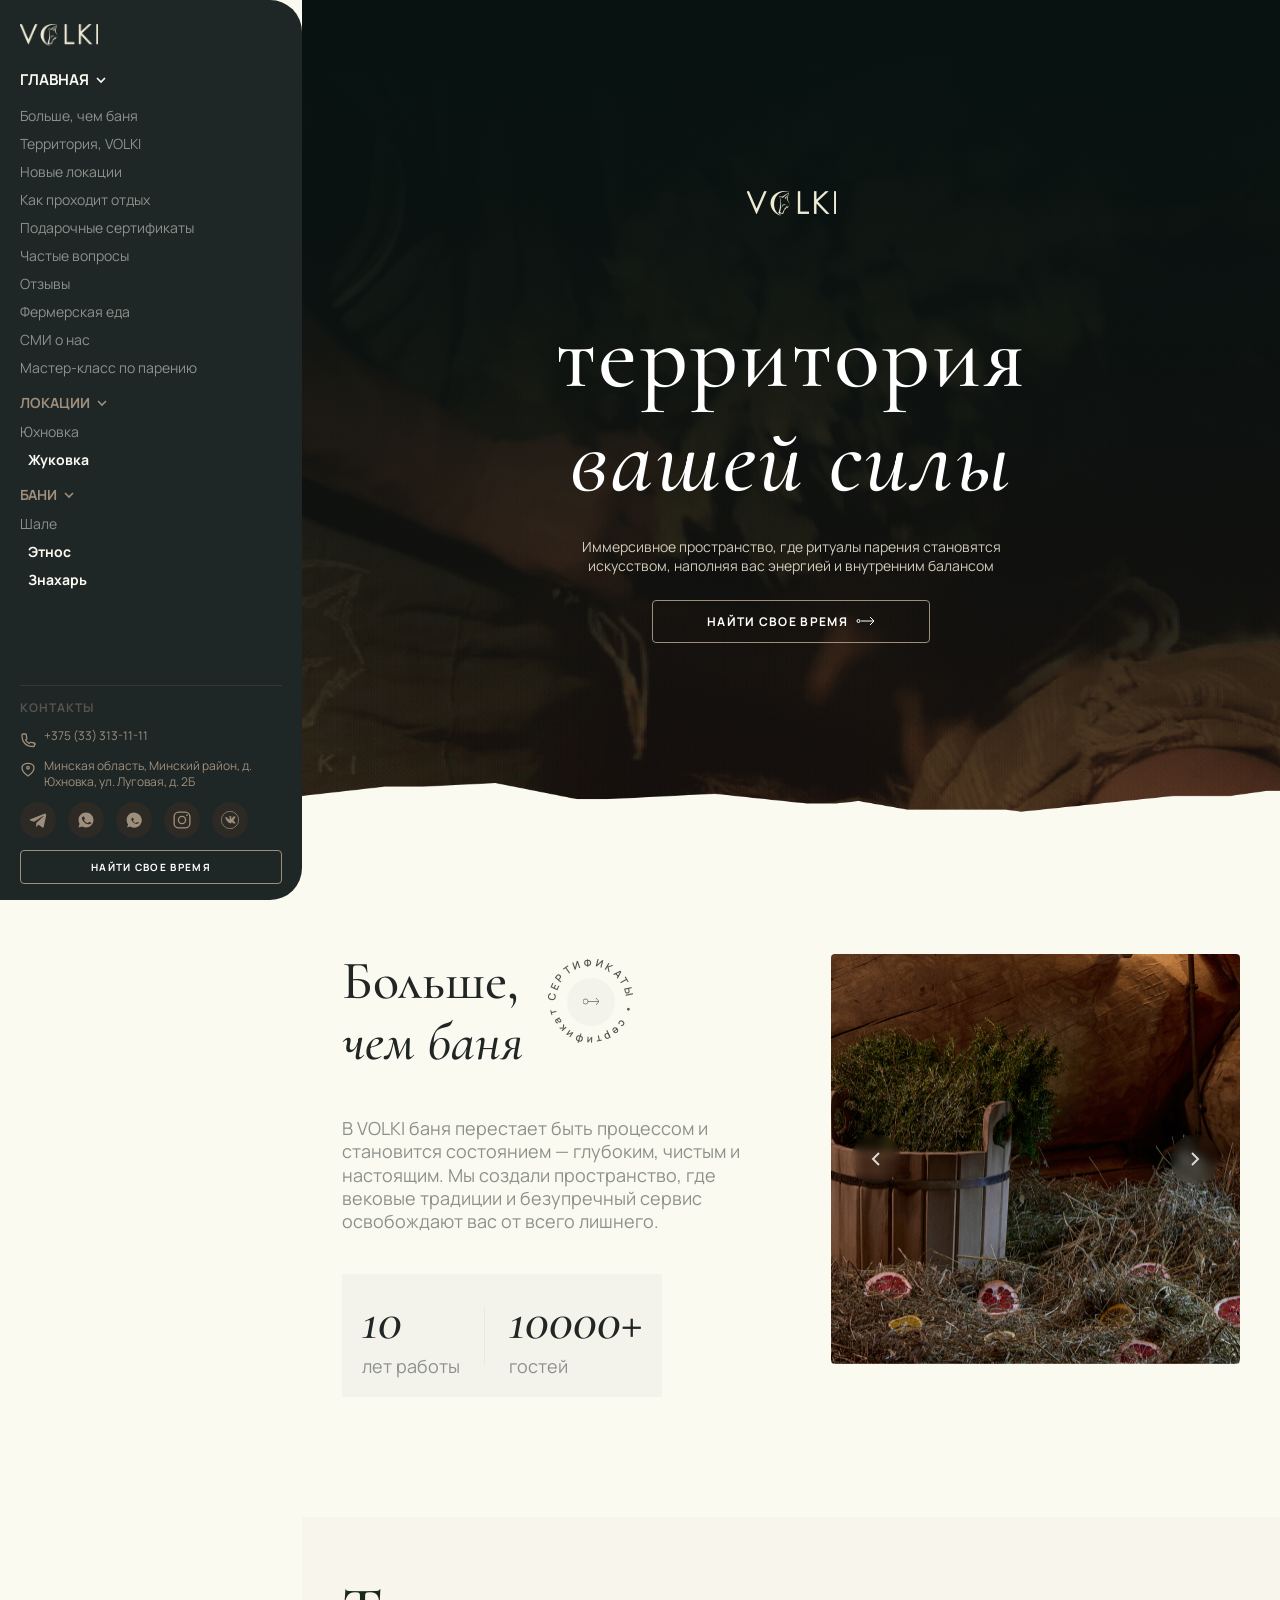
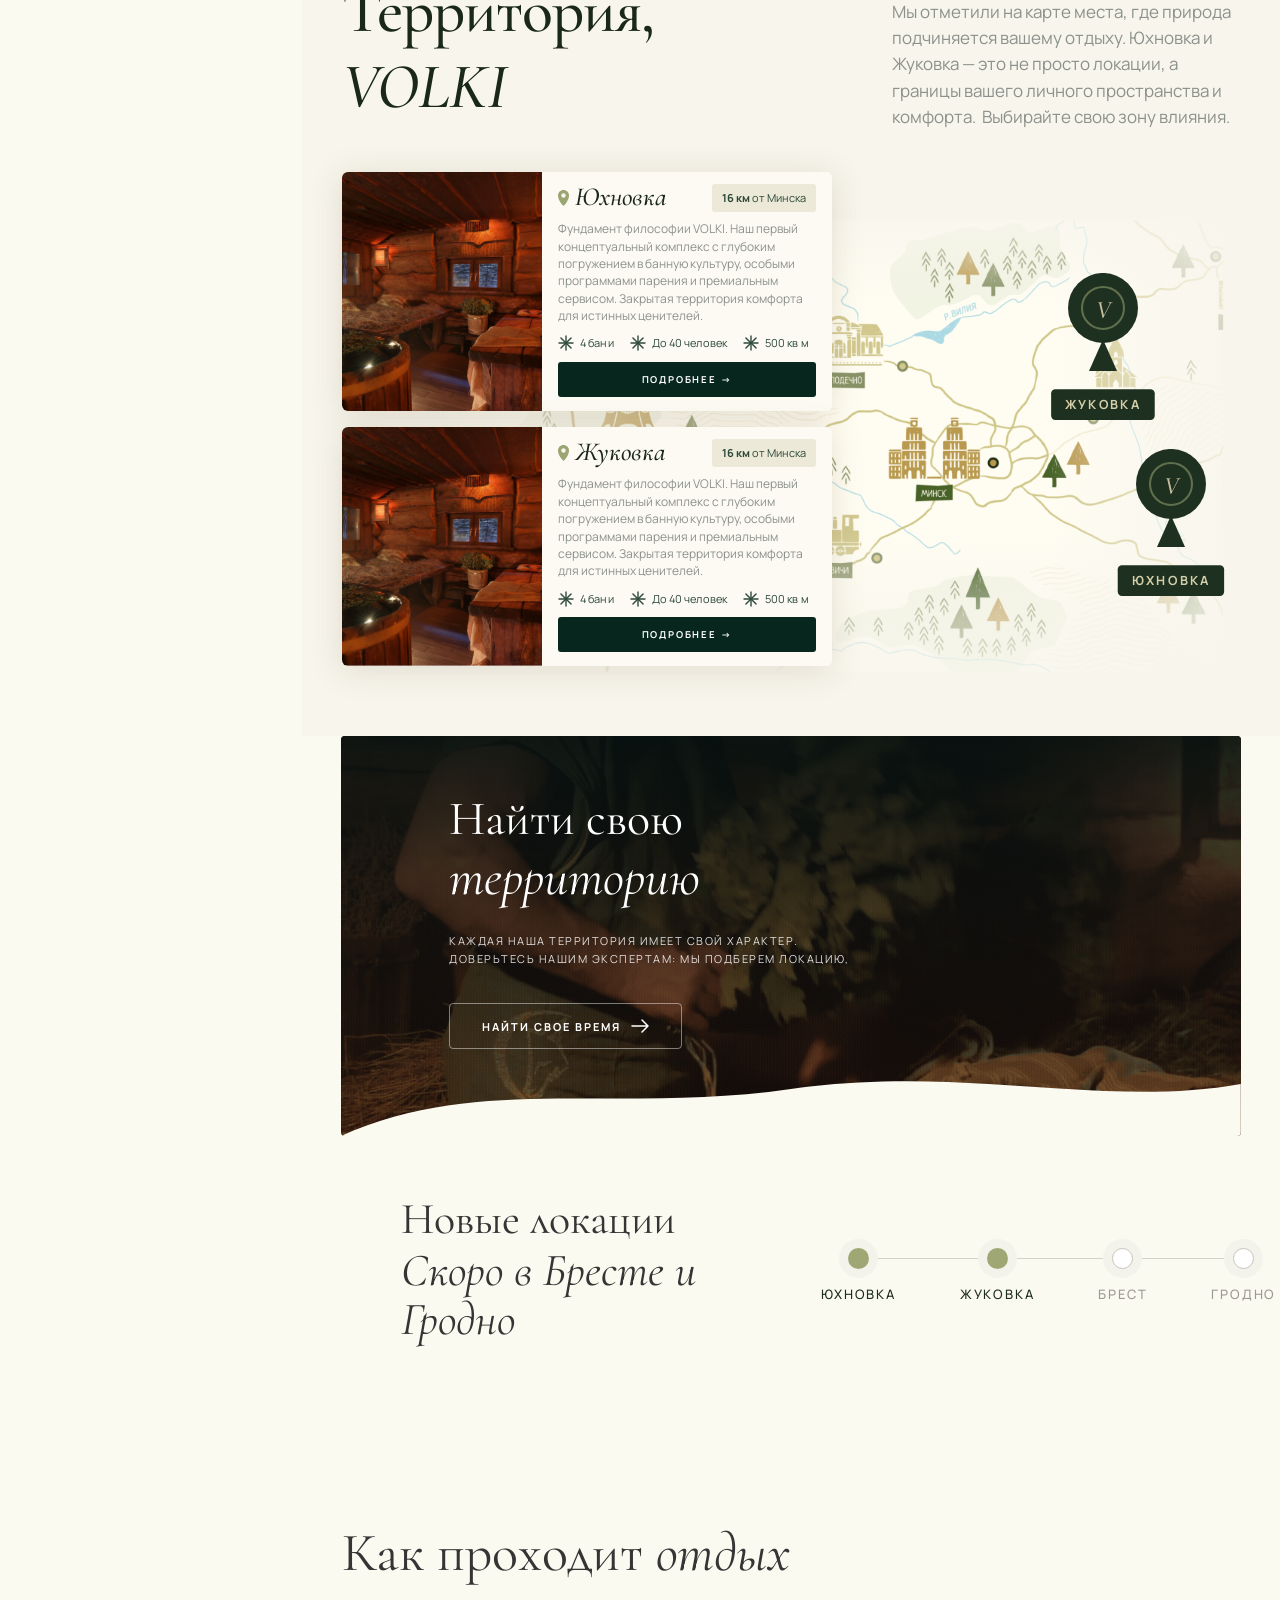
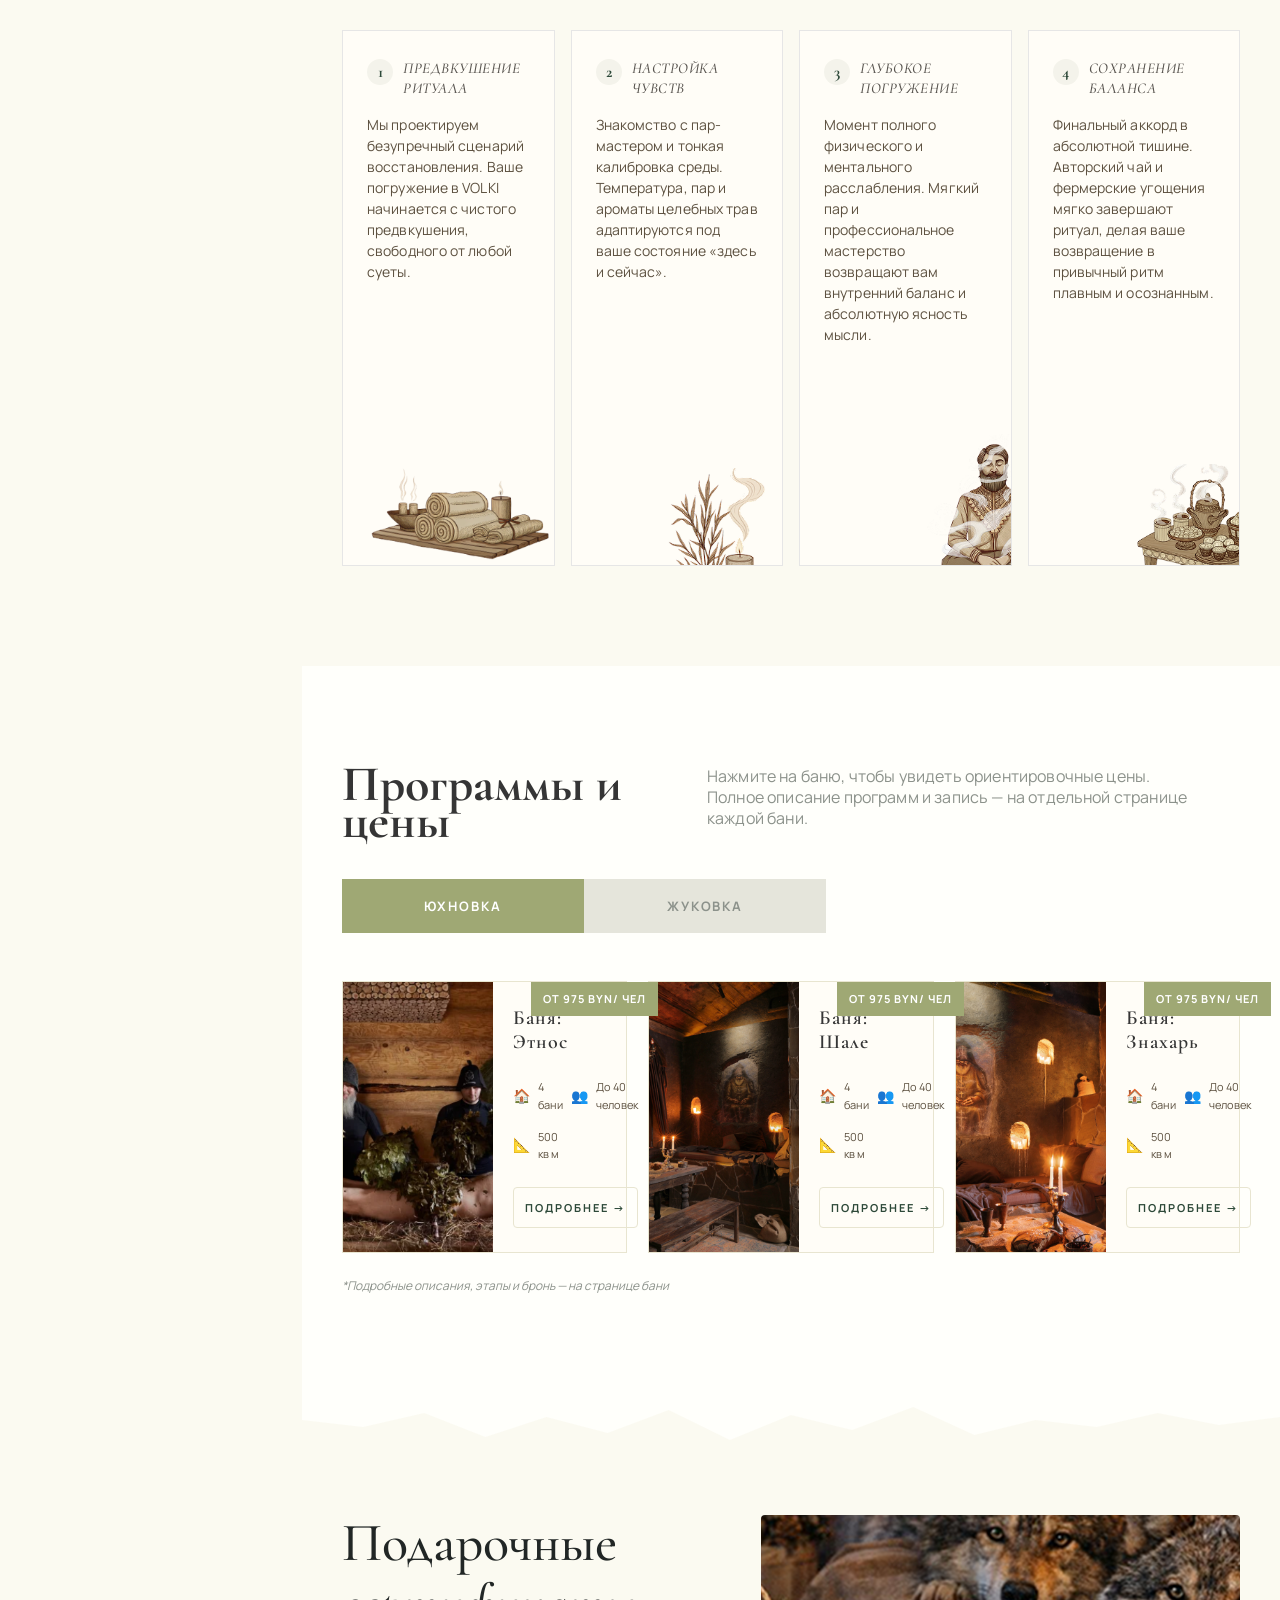
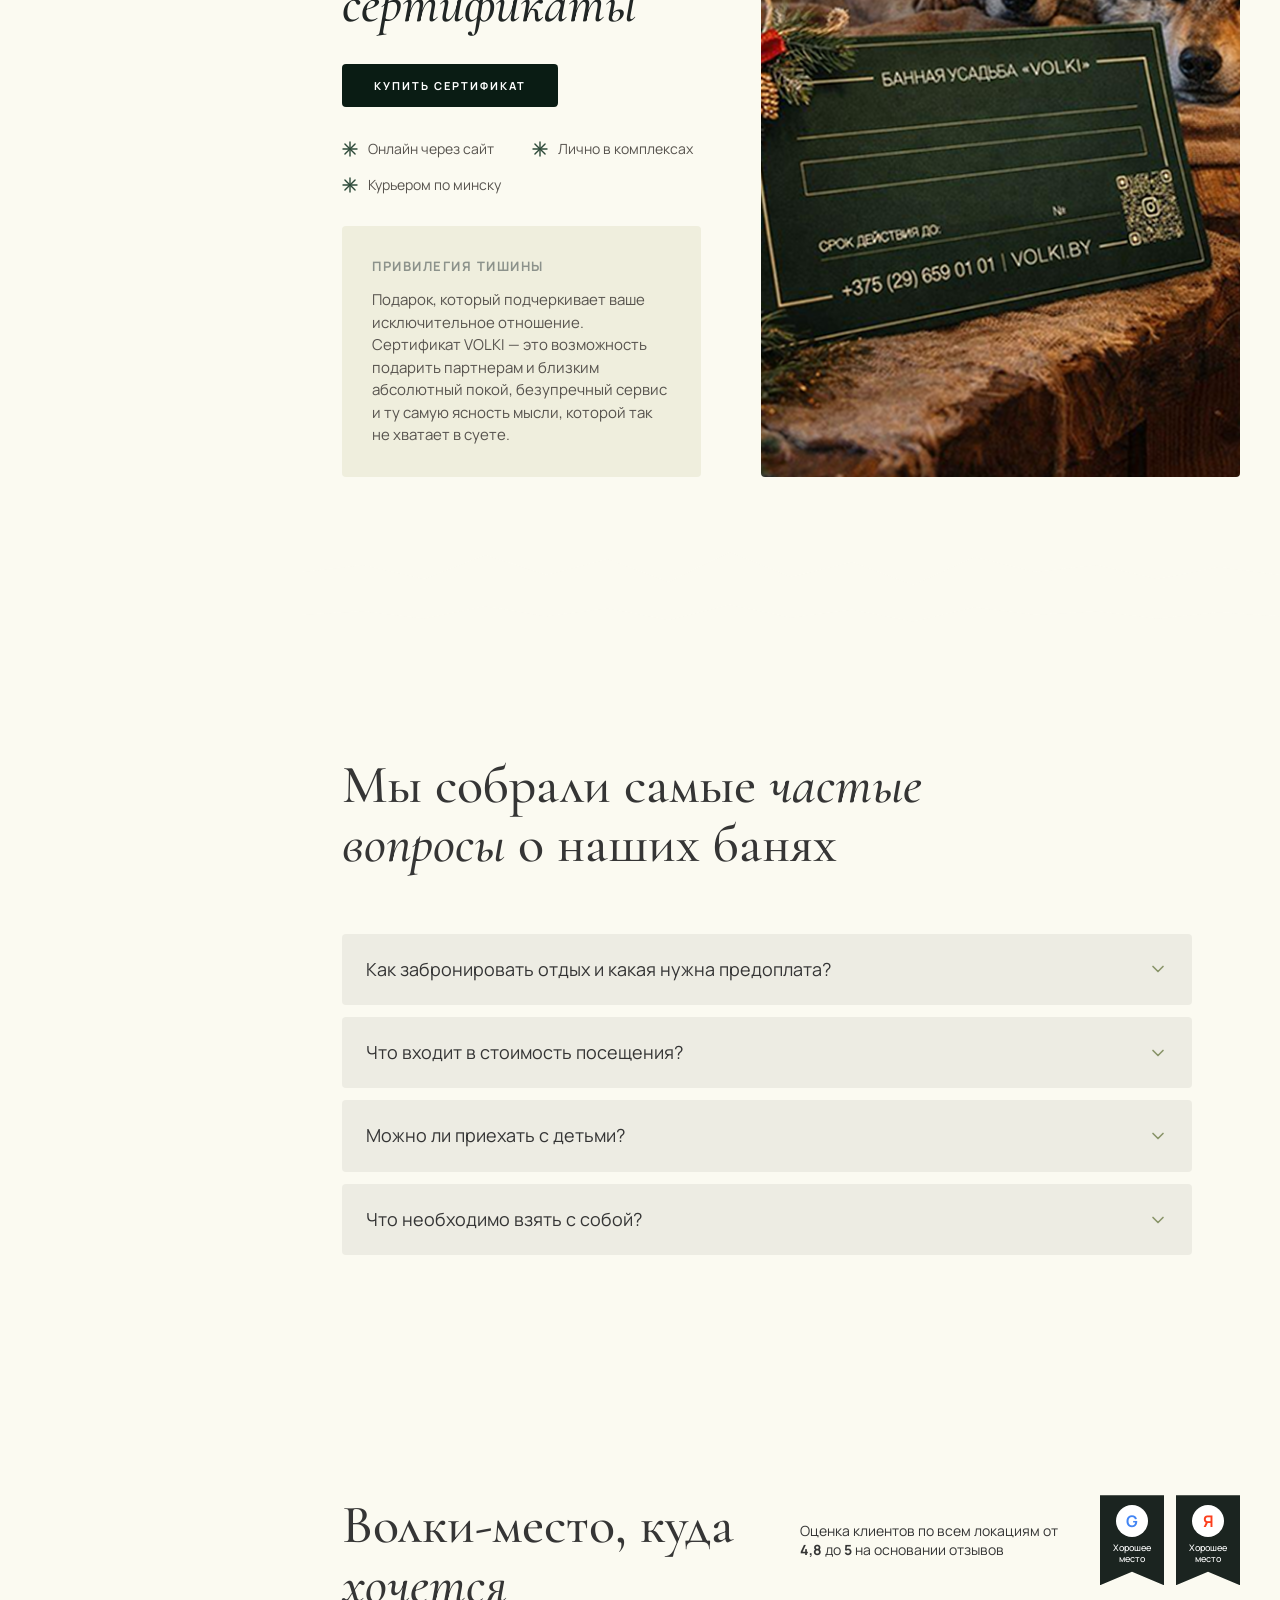
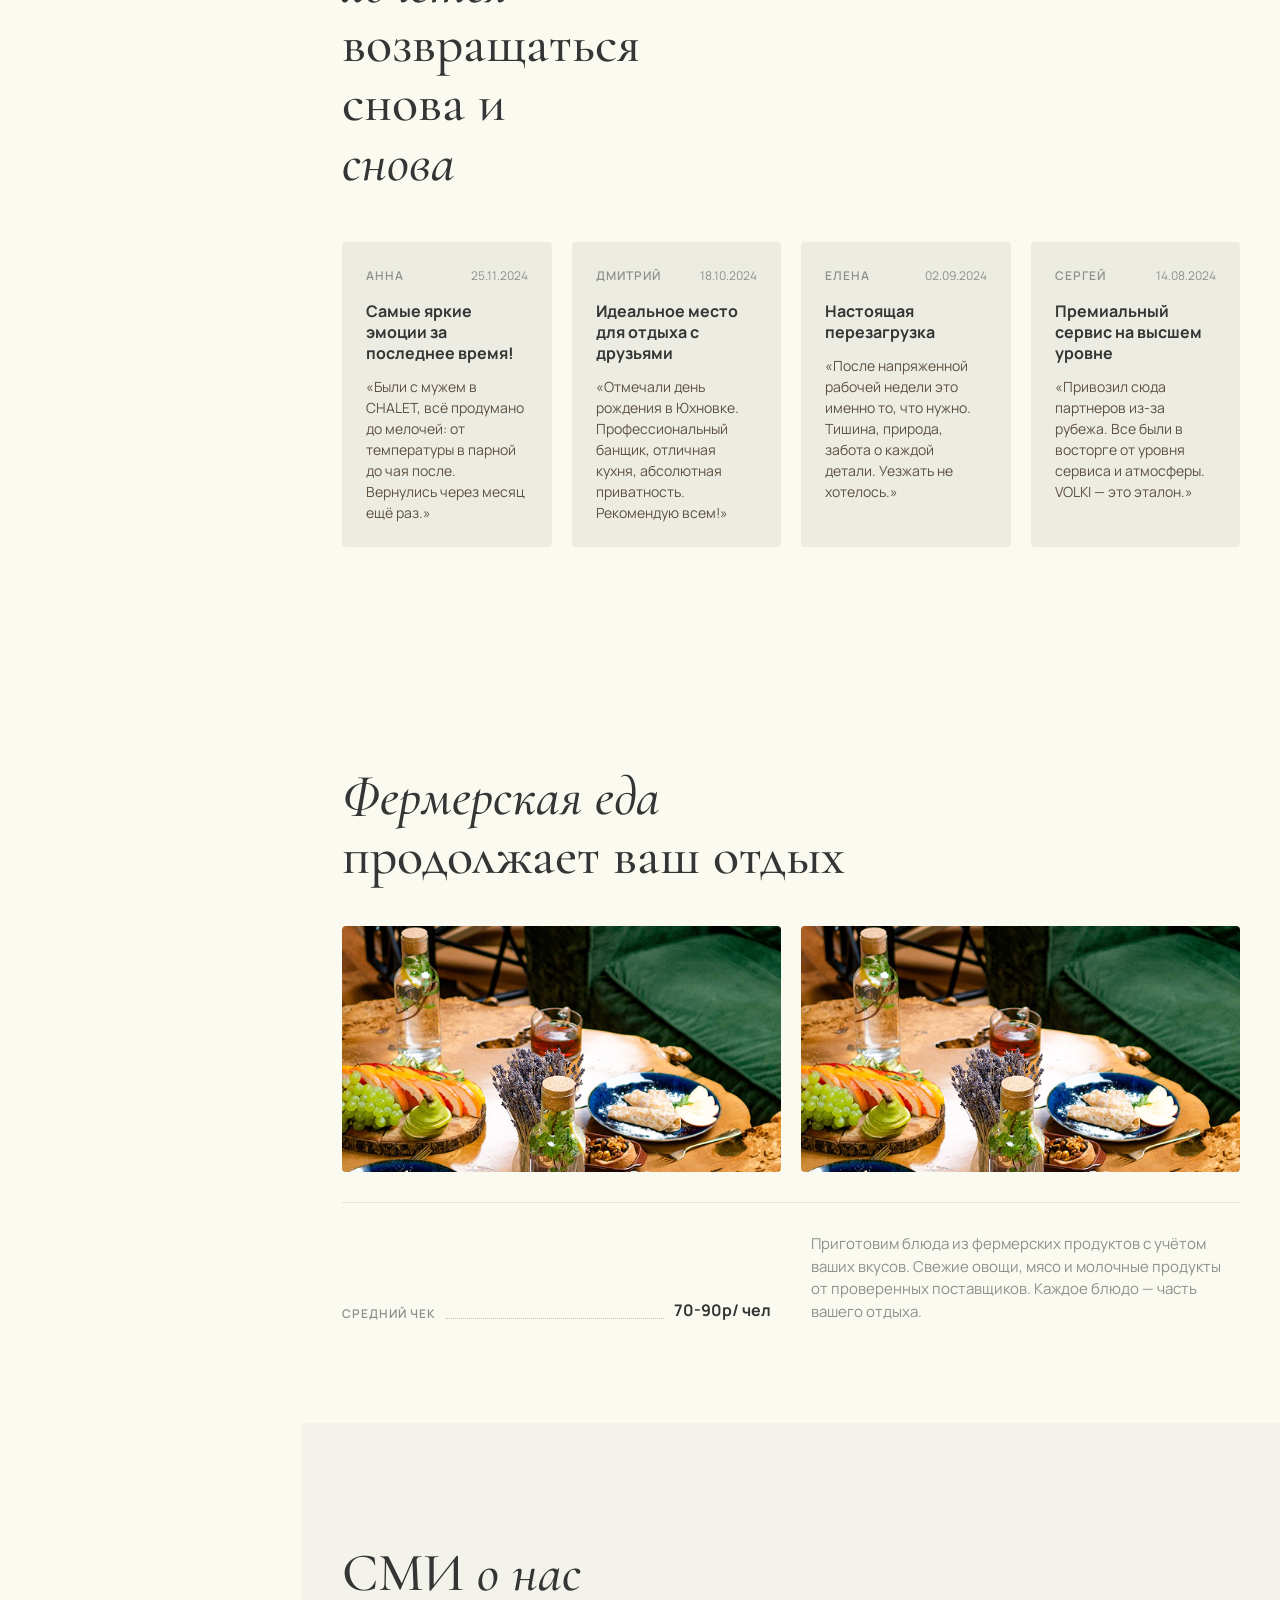
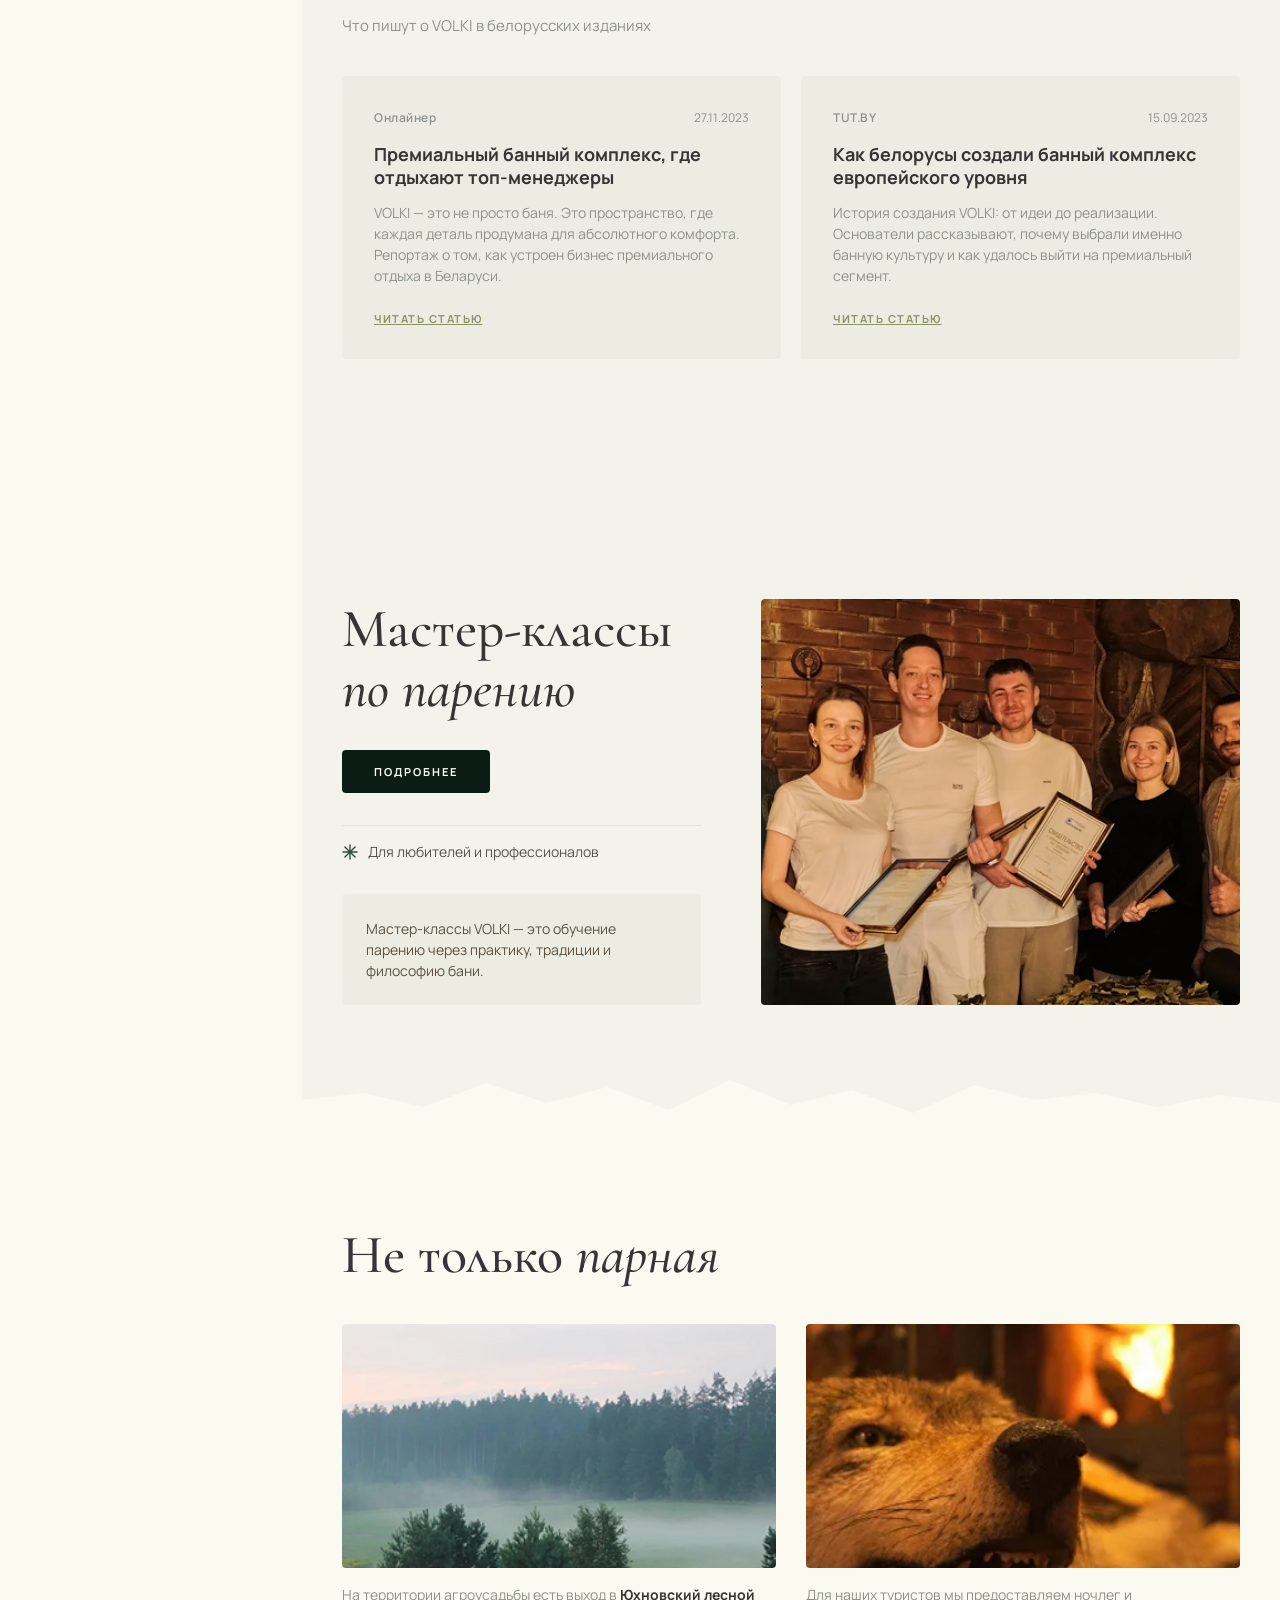
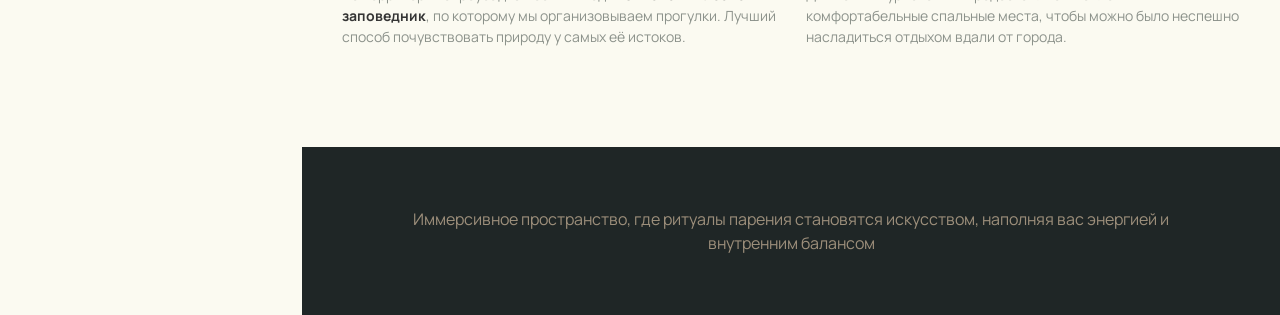
==== commit dc5fb284: "123" ====
--- a/index.html
+++ b/index.html
@@ -6,467 +6,1035 @@
     <title>VOLKI - Территория вашей силы</title>
     <link rel="preconnect" href="https://fonts.googleapis.com">
     <link rel="preconnect" href="https://fonts.gstatic.com" crossorigin>
-    <link href="https://fonts.googleapis.com/css2?family=Cormorant+Garamond:ital,wght@0,400;0,500;1,500&family=Manrope:wght@400;700&display=swap" rel="stylesheet">
-    <link rel="stylesheet" href="styles.css">
+    <link href="https://fonts.googleapis.com/css2?family=Cormorant+Garamond:ital,wght@0,400;0,500;0,600;1,400;1,500;1,600&family=Manrope:wght@400;500;600;700&display=swap" rel="stylesheet">
+    <link rel="stylesheet" href="css/home-styles.css">
+    <link rel="stylesheet" href="css/sections/territory-section.css">
+    <link rel="stylesheet" href="css/sections/certificates-section.css">
+    <link rel="stylesheet" href="css/sections/faq-section.css">
+    <link rel="stylesheet" href="css/sections/reviews-section.css">
+    <link rel="stylesheet" href="css/sections/farm-food-section.css">
+    <link rel="stylesheet" href="css/sections/media-section.css">
+    <link rel="stylesheet" href="css/sections/masterclass-section.css">
+    <link rel="stylesheet" href="css/sections/features-section.css">
 </head>
 <body>
+    <!-- Mobile Menu Toggle -->
+    <button class="menu-toggle" aria-label="Toggle menu">
+        <span></span>
+        <span></span>
+        <span></span>
+    </button>
+
+    <!-- Left Sidebar Menu -->
+    <aside class="sidebar-menu">
+        <div class="sidebar-content">
+            <!-- Top Section -->
+            <div class="sidebar-top">
+                <!-- Logo -->
+                <div class="sidebar-logo">
+                    <img src="assets/images/logo.png" alt="VOLKI">
+                </div>
+
+                <!-- Main Navigation -->
+                <div class="sidebar-nav-header">
+                    <span>ГЛАВНАЯ</span>
+                    <svg width="16" height="16" viewBox="0 0 16 16" fill="none">
+                        <path d="M4 6l4 4 4-4" stroke="#fbfaf1" stroke-width="1.67"/>
+                    </svg>
+                </div>
+
+                <nav class="sidebar-nav">
+                    <a href="#more-than-banya" class="nav-link">Больше, чем баня</a>
+                    <a href="#territory" class="nav-link">Территория, VOLKI</a>
+                    <a href="#new-locations" class="nav-link">Новые локации</a>
+                    <a href="#rest-process" class="nav-link">Как проходит отдых</a>
+                    <a href="#certificates" class="nav-link">Подарочные сертификаты</a>
+                    <a href="#faq" class="nav-link">Частые вопросы</a>
+                    <a href="#reviews" class="nav-link">Отзывы</a>
+                    <a href="#farm-food" class="nav-link">Фермерская еда</a>
+                    <a href="#media" class="nav-link">СМИ о нас</a>
+                    <a href="#masterclass" class="nav-link">Мастер-класс по парению</a>
+                </nav>
+
+                <!-- Locations Section -->
+                <div class="sidebar-section">
+                    <div class="sidebar-section-header">
+                        <span>ЛОКАЦИИ</span>
+                        <svg width="16" height="16" viewBox="0 0 16 16" fill="none">
+                            <path d="M4 6l4 4 4-4" stroke="#9d8f7b" stroke-width="1.67"/>
+                        </svg>
+                    </div>
+                    <nav class="sidebar-nav" style="margin-top: 8px;">
+                        <a href="location.html" class="nav-link">Юхновка</a>
+                        <a href="#" class="nav-link">Жуковка</a>
+                    </nav>
+                </div>
+
+                <!-- Banya Section -->
+                <div class="sidebar-section">
+                    <div class="sidebar-section-header">
+                        <span>БАНИ</span>
+                        <svg width="16" height="16" viewBox="0 0 16 16" fill="none">
+                            <path d="M4 6l4 4 4-4" stroke="#9d8f7b" stroke-width="1.67"/>
+                        </svg>
+                    </div>
+                    <nav class="sidebar-nav" style="margin-top: 8px;">
+                        <a href="shale.html" class="nav-link">Шале</a>
+                        <a href="#" class="nav-link">Этнос</a>
+                        <a href="#" class="nav-link">Знахарь</a>
+                    </nav>
+                </div>
+            </div>
+
+            <!-- Bottom Section -->
+            <div class="sidebar-bottom">
+                <!-- Divider -->
+                <div class="sidebar-divider"></div>
+
+                <!-- Contacts -->
+                <div class="sidebar-contacts">
+                    <h4 class="contacts-title">Контакты</h4>
+
+                    <a href="tel:+375333131111" class="contact-item">
+                        <svg width="16" height="16" viewBox="0 0 16 16" fill="none">
+                            <path d="M14.5 11.2v2.3c0 .6-.5 1-1 1-7.5 0-11.5-4-11.5-11.5 0-.6.5-1 1-1h2.3c.5 0 1 .4 1 1 0 1 .2 2 .5 2.8.2.4.1.9-.2 1.2l-1 1c.8 1.5 2 2.7 3.5 3.5l1-1c.3-.3.8-.4 1.2-.2.9.3 1.8.5 2.8.5.6 0 1 .4 1 .9z" stroke="#9d8f7b" stroke-width="1.33" fill="none"/>
+                        </svg>
+                        <span>+375 (33) 313-11-11</span>
+                    </a>
+
+                    <div class="contact-item">
+                        <svg width="16" height="16" viewBox="0 0 16 16" fill="none">
+                            <path d="M8 14s-6-4-6-8.5C2 3 4.7 1.3 8 1.3S14 3 14 5.5C14 10 8 14 8 14z" stroke="#9d8f7b" stroke-width="1.33" fill="none"/>
+                            <circle cx="8" cy="5.7" r="1.3" stroke="#9d8f7b" stroke-width="1.33" fill="none"/>
+                        </svg>
+                        <span>Минская область, Минский район, д. Юхновка, ул. Луговая, д. 2Б</span>
+                    </div>
+                </div>
+
+                <!-- Social Links -->
+                <div class="sidebar-social">
+                    <a href="#" class="social-link" aria-label="Telegram">
+                        <svg width="20" height="20" viewBox="0 0 20 20" fill="none">
+                            <path d="M18.4 2.6L1.6 9.2c-1.1.4-1.1 1.1-.2 1.4l4.3 1.3 10-6.3c.5-.3.9-.1.6.2l-8.1 7.3-.3 4.4c.4 0 .6-.2.8-.4l2-1.9 4.2 3.1c.8.4 1.3.2 1.5-.7l2.7-12.7c.3-1.1-.4-1.6-1.1-1.3z" fill="#9d8f7b"/>
+                        </svg>
+                    </a>
+                    <a href="#" class="social-link" aria-label="WhatsApp">
+                    <svg width="20" height="20" viewBox="0 0 20 20" fill="none">
+                        <path d="M10 1.7C5.3 1.7 1.7 5.3 1.7 10c0 1.5.4 2.9 1.1 4.1L1.7 18.3l4.3-1.1c1.2.7 2.6 1.1 4 1.1 4.7 0 8.3-3.6 8.3-8.3S14.7 1.7 10 1.7zm4.8 11.8c-.2.6-1.2 1.1-1.6 1.2-.4 0-.9.1-2.8-.6-2.4-1-3.9-3.4-4-3.6-.1-.2-.9-1.2-.9-2.3s.6-1.6.8-1.8c.2-.2.4-.3.6-.3h.4c.2 0 .4 0 .6.4.2.5.7 1.7.8 1.8.1.1.1.3 0 .4-.1.2-.2.3-.3.4l-.4.5c-.1.1-.3.3-.1.6.2.3.7 1.2 1.6 1.9 1.1.9 2 1.2 2.3 1.3.3.1.4.1.6-.1.2-.2.7-.8.9-1.1.2-.3.4-.2.6-.1.2.1 1.3.6 1.5.7.2.1.4.2.4.3.1.2.1.9-.1 1.5z" fill="#9d8f7b"/>
+                    </svg>
+                </a>
+                <a href="#" class="social-link" aria-label="Viber">
+                    <svg width="20" height="20" viewBox="0 0 20 20" fill="none">
+                        <path d="M10 1.8c-4.5 0-8.2 3.7-8.2 8.2 0 1.8.6 3.5 1.6 4.9l-1 3.3 3.4-1c1.4.9 3 1.4 4.7 1.4 4.5 0 8.2-3.7 8.2-8.2S14.5 1.8 10 1.8zm4.5 11.5c-.2.5-.9 1-1.3 1-.3 0-.7.1-2.2-.5-1.9-.8-3.1-2.7-3.2-2.8-.1-.1-.7-1-.7-1.8s.5-1.3.6-1.5c.2-.2.3-.2.5-.2h.3c.2 0 .3 0 .5.3.2.4.6 1.4.6 1.5.1.1.1.2 0 .3-.1.2-.2.2-.3.4l-.3.4c-.1.1-.2.2-.1.5.2.2.6 1 1.3 1.5.9.7 1.6 1 1.8 1 .2.1.3.1.5-.1.2-.2.6-.6.7-.9.2-.2.3-.2.5-.1.2.1 1 .5 1.2.6.2.1.3.2.3.2.1.2.1.7-.1 1.2z" fill="#9d8f7b"/>
+                    </svg>
+                </a>
+                <a href="#" class="social-link" aria-label="Instagram">
+                    <svg width="20" height="20" viewBox="0 0 20 20" fill="none">
+                        <rect x="1.25" y="1.25" width="17.5" height="17.5" rx="5" stroke="#9d8f7b" stroke-width="1.5" fill="none"/>
+                        <circle cx="10" cy="10" r="4" stroke="#9d8f7b" stroke-width="1.5" fill="none"/>
+                        <circle cx="15.5" cy="4.5" r="1" fill="#9d8f7b"/>
+                    </svg>
+                </a>
+                <a href="#" class="social-link" aria-label="VK">
+                    <svg width="20" height="20" viewBox="0 0 20 20" fill="none">
+                        <circle cx="10" cy="10" r="9.6" stroke="#9d8f7b" stroke-width="0.8" fill="none"/>
+                        <path d="M10.5 13.8h.7s.2 0 .3-.1c.1-.1.1-.3.1-.3s0-1 .4-1.1c.4-.1 1 1 1.5 1.4.4.3.7.2.7.2l1.4-.1s.7 0 .4-.6c0-.1-.3-.6-1.4-1.7-1.2-1.1-1-1 .4-3 .8-1.2 1.2-2 1.1-2.3-.1-.3-.8-.2-.8-.2h-1.6s-.1 0-.2.1c-.1 0-.1.1-.1.1s-.3.7-.6 1.3c-.7 1.3-1 1.4-1.1 1.3-.3-.2-.2-.7-.2-1.1 0-1.2.2-1.7-.4-1.8-.2 0-.3-.1-.8-.1-.6 0-1.1 0-1.4.1-.2.1-.3.3-.2.3.1 0 .5.1.7.4.3.4.3 1.2.3 1.2s.2 1.4-.4 1.6c-.4.1-.9-.5-2-1.3-.3-.4-.5-.9-.5-.9s0-.1-.1-.2c-.1-.1-.2-.1-.2-.1h-1.5s-.2 0-.3.1c-.1.1 0 .2 0 .2s1.4 3.3 3 5c1.5 1.5 3.2 1.4 3.2 1.4z" fill="#9d8f7b"/>
+                    </svg>
+                </a>
+            </div>
+
+            <!-- CTA Button -->
+            <button class="sidebar-cta">
+                <span>Найти свое время</span>
+            </button>
+        </div>
+    </div>
+</aside>
+
+    <!-- Main Content -->
+    <main class="main-content">
     <!-- Hero Section -->
     <section class="hero">
-        <div class="hero-background">
-            <div class="hero-gradient"></div>
-        </div>
         <div class="hero-content">
-            <h1 class="hero-title">
-                <span class="title-regular">территория</span>
-                <span class="title-italic">вашей силы</span>
-            </h1>
-            <p class="hero-description">
-                Иммерсивное пространство, где ритуалы парения становятся искусством, наполняя вас энергией и внутренним балансом
-            </p>
-            <button class="hero-button">Найти свое время</button>
-        </div>
-    </section>
-
-    <!-- Card Section -->
-    <section class="card-section">
-        <div class="card">
-            <img src="images/card-image.png" alt="Карта" class="card-image">
+            <div class="logo">
+                <img src="assets/images/logo.png" alt="VOLKI">
+            </div>
+            <div class="hero-text">
+                <h1 class="hero-title">
+                    <span class="title-regular">территория</span>
+                    <span class="title-italic">вашей силы</span>
+                </h1>
+                <p class="hero-description">
+                    Иммерсивное пространство, где ритуалы парения становятся искусством, наполняя вас энергией и внутренним балансом
+                </p>
+                <button class="cta-button">
+                    <span>Найти свое время</span>
+                    <svg width="19" height="16" viewBox="0 0 19 16" fill="none">
+                        <circle cx="2.5" cy="8" r="1.5" stroke="white"/>
+                        <path d="M5 8h13M14 4l4 4-4 4" stroke="white" stroke-width="1"/>
+                    </svg>
+                </button>
+            </div>
+        </div>
+        <!-- Wave Divider -->
+        <div class="wave-divider">
+            <img src="assets/images/wave-divider.png" alt="">
+        </div>
+    </section>
+
+    <!-- More Than Banya Section -->
+    <section id="more-than-banya" class="more-than-banya-section">
+        <div class="container">
+            <div class="more-than-banya-content">
+                <div class="more-than-banya-text">
+                    <div class="title-with-badge">
+                        <h2 class="section-title">
+                            <span class="title-regular">Больше,</span>
+                            <span class="title-italic">чем баня</span>
+                        </h2>
+                        <div class="rotating-badge">
+                            <svg class="rotating-text" viewBox="0 0 100 100" width="95" height="95">
+                                <defs>
+                                    <path id="circlePath" d="M 50, 50 m -37, 0 a 37,37 0 1,1 74,0 a 37,37 0 1,1 -74,0"/>
+                                </defs>
+                                <text fill="#57534e" font-size="11" font-family="Manrope" font-weight="600" letter-spacing="3">
+                                    <textPath href="#circlePath">СЕРТИФИКАТЫ • сертификат VOLKI • </textPath>
+                                </text>
+                            </svg>
+                            <div class="badge-center">
+                                <svg width="16" height="13" viewBox="0 0 16 13" fill="none">
+                                    <circle cx="2.5" cy="6.5" r="2.5" fill="none" stroke="#2d4939" stroke-width="0.6"/>
+                                    <path d="M5 6.5h11M13 3l3 3.5-3 3.5" stroke="#2d4939" stroke-width="0.6"/>
+                                </svg>
+                            </div>
+                        </div>
+                    </div>
+                    <p class="section-description">
+                        В VOLKI баня перестает быть процессом и становится состоянием — глубоким, чистым и настоящим. Мы создали пространство, где вековые традиции и безупречный сервис освобождают вас от всего лишнего.
+                    </p>
+                    <div class="stats-grid">
+                        <div class="stat-item">
+                            <div class="stat-number">10</div>
+                            <div class="stat-label">лет работы</div>
+                        </div>
+                        <div class="stat-divider"></div>
+                        <div class="stat-item">
+                            <div class="stat-number">10000+</div>
+                            <div class="stat-label">гостей</div>
+                        </div>
+                    </div>
+                </div>
+                <div class="more-than-banya-image">
+                    <img src="assets/images/more-than-banya-bg.png" alt="VOLKI интерьер">
+                    <button class="nav-btn prev-btn" aria-label="Previous">
+                        <svg width="24" height="24" viewBox="0 0 24 24" fill="none">
+                            <path d="M15 18l-6-6 6-6" stroke="#d9d9d9" stroke-width="2"/>
+                        </svg>
+                    </button>
+                    <button class="nav-btn next-btn" aria-label="Next">
+                        <svg width="24" height="24" viewBox="0 0 24 24" fill="none">
+                            <path d="M9 18l6-6-6-6" stroke="#d9d9d9" stroke-width="2"/>
+                        </svg>
+                    </button>
+                </div>
+            </div>
         </div>
     </section>
 
     <!-- Territory Section -->
-    <section class="territory-section">
-        <div class="territory-content">
+    <section id="territory" class="territory-section">
+
+    <!-- ── MAP: relative container with absolute markers ── -->
+    <div class="territory-map-bg">
+        <div class="map-container">
+            <img src="assets/images/territory-map-clean.png" alt="Карта территорий VOLKI">
+        </div>
+    </div>
+
+    <!-- ── MAP MARKERS: отдельный слой поверх карты ── -->
+    <div class="map-markers-layer">
+
+        <!-- ЖУКОВКА -->
+        <div class="map-marker marker-zhukovka">
+            <!-- Tooltip-карточка -->
+            <div class="marker-tooltip">
+                <div class="marker-tooltip-title">Жуковка</div>
+                <div class="marker-tooltip-meta">16 км от Минска</div>
+                <div class="marker-tooltip-desc">Первый концептуальный комплекс. 4 бани · до 40 гостей</div>
+            </div>
+            <svg width="50" height="70" viewBox="0 0 50 70" fill="none" xmlns="http://www.w3.org/2000/svg">
+                <circle cx="25" cy="25" r="25" fill="#1e3020"/>
+                <path d="M25 47.5 L15 70 L35 70 Z" fill="#1e3020"/>
+                <circle cx="25" cy="25" r="15" fill="#1e3020" stroke="rgba(154,165,114,0.55)" stroke-width="1.5"/>
+                <text x="25" y="32" text-anchor="middle" fill="#c8be9e"
+                      font-size="18" font-family="Cormorant Garamond, serif"
+                      font-style="italic" font-weight="500">V</text>
+            </svg>
+            <div class="marker-label">ЖУКОВКА</div>
+        </div>
+
+        <!-- ЮХНОВКА -->
+        <div class="map-marker marker-yukhnovka">
+            <!-- Tooltip-карточка -->
+            <div class="marker-tooltip">
+                <div class="marker-tooltip-title">Юхновка</div>
+                <div class="marker-tooltip-meta">16 км от Минска</div>
+                <div class="marker-tooltip-desc">Философия VOLKI в действии. 4 бани · до 40 гостей</div>
+            </div>
+            <svg width="50" height="70" viewBox="0 0 50 70" fill="none" xmlns="http://www.w3.org/2000/svg">
+                <circle cx="25" cy="25" r="25" fill="#1e3020"/>
+                <path d="M25 47.5 L15 70 L35 70 Z" fill="#1e3020"/>
+                <circle cx="25" cy="25" r="15" fill="#1e3020" stroke="rgba(154,165,114,0.55)" stroke-width="1.5"/>
+                <text x="25" y="32" text-anchor="middle" fill="#c8be9e"
+                      font-size="18" font-family="Cormorant Garamond, serif"
+                      font-style="italic" font-weight="500">V</text>
+            </svg>
+            <div class="marker-label">ЮХНОВКА</div>
+        </div>
+
+    </div>
+
+    <!-- ── CONTENT ── -->
+    <div class="container">
+        <div class="territory-layout">
+
             <div class="territory-header">
-                <h2 class="section-title">Территория, <span class="title-bold">VOLKI</span></h2>
-                <p class="territory-description">
-                    Мы отметили на карте места, где природа подчиняется вашему отдыху. Юхновка и Жуковка — это не просто локации, а границы вашего личного пространства и комфорта. Выбирайте свою зону влияния.
-                </p>
-            </div>
-            <div class="map-container">
-                <img src="images/map.png" alt="Карта локаций VOLKI" class="map-image">
-            </div>
-            <div class="location-tabs">
-                <button class="location-tab active">Юхновка</button>
-                <button class="location-tab">Жуковка</button>
-            </div>
-            <div class="cta-box">
-                <div class="cta-content">
-                    <svg class="cta-icon" width="24" height="24" viewBox="0 0 24 24" fill="none">
-                        <path d="M12 2L2 7L12 12L22 7L12 2Z" stroke="white" stroke-width="2"/>
-                        <path d="M2 17L12 22L22 17" stroke="white" stroke-width="2"/>
-                        <path d="M2 12L12 17L22 12" stroke="white" stroke-width="2"/>
-                    </svg>
-                    <div class="cta-text">
-                        <h3 class="cta-title">Найти свою <strong>территорию</strong></h3>
-                        <p class="cta-subtitle">Каждая наша территория имеет свой характер. Доверьтесь нашим экспертам: мы подберем локацию,</p>
-                    </div>
-                    <button class="cta-button">Найти свое время</button>
-                </div>
-            </div>
-        </div>
-    </section>
-
-    <!-- Programs Section -->
-    <section class="programs-section">
-        <div class="programs-content">
-            <h2 class="section-title">Программы и <strong>цены</strong></h2>
-            <p class="programs-description">
-                Нажмите на баню, чтобы увидеть ориентировочные цены.<br>
-                Полное описание программ и запись — на отдельной странице каждой бани.
-            </p>
-
-            <div class="baths-grid">
-                <!-- Bath Card 1: Этнос -->
-                <div class="bath-card">
-                    <div class="bath-color-bar" style="background: #8B7355;"></div>
-                    <div class="bath-info">
-                        <h3 class="bath-name"><span class="bath-label">Баня:</span><br><strong>Этнос</strong></h3>
-                        <div class="bath-features">
-                            <div class="bath-feature">
-                                <svg width="16" height="16" viewBox="0 0 16 16" fill="none">
-                                    <rect width="16" height="16" rx="2" fill="#2C2C2C"/>
+                <h2 class="section-title">
+                    <span class="title-regular">Территория,</span>
+                    <span class="title-italic">VOLKI</span>
+                </h2>
+            </div>
+
+            <div class="territory-description">
+                <p>Мы отметили на карте места, где природа подчиняется вашему отдыху. Юхновка и Жуковка — это не просто локации, а границы вашего личного пространства и комфорта.&nbsp; Выбирайте свою зону влияния.</p>
+            </div>
+
+            <div class="territory-cards">
+
+                <!-- Юхновка -->
+                <div class="location-card">
+                    <div class="location-image">
+                        <img src="assets/images/yukhnovka-photo.png" alt="Юхновка">
+                    </div>
+                    <div class="location-info">
+                        <div class="location-header">
+                            <div class="location-title">
+                                <svg class="location-icon" width="11" height="16" viewBox="0 0 11 16" fill="none">
+                                    <path d="M5.5 0C2.46 0 0 2.46 0 5.5c0 5.5 5.5 10.5 5.5 10.5S11 11 11 5.5C11 2.46 8.54 0 5.5 0z" fill="#9aa572"/>
+                                    <circle cx="5.5" cy="5.5" r="2.2" fill="#f7f5ec"/>
+                                </svg>
+                                <h3>Юхновка</h3>
+                            </div>
+                            <div class="location-distance"><strong>16 км</strong> от Минска</div>
+                        </div>
+                        <p class="location-description">Фундамент философии VOLKI. Наш первый концептуальный комплекс с глубоким погружением в банную культуру, особыми программами парения и премиальным сервисом. Закрытая территория комфорта для истинных ценителей.</p>
+                        <div class="location-features">
+                            <div class="feature-item">
+                                <svg width="16" height="16" viewBox="0 0 16 16" fill="none" class="feature-icon">
+                                    <line x1="8" y1="1" x2="8" y2="15" stroke="#2d4939" stroke-width="1.4" stroke-linecap="round"/>
+                                    <line x1="1" y1="8" x2="15" y2="8" stroke="#2d4939" stroke-width="1.4" stroke-linecap="round"/>
+                                    <line x1="2.93" y1="2.93" x2="13.07" y2="13.07" stroke="#2d4939" stroke-width="1.4" stroke-linecap="round"/>
+                                    <line x1="13.07" y1="2.93" x2="2.93" y2="13.07" stroke="#2d4939" stroke-width="1.4" stroke-linecap="round"/>
                                 </svg>
                                 <span>4 бани</span>
                             </div>
-                            <div class="bath-feature">
-                                <svg width="16" height="16" viewBox="0 0 16 16" fill="none">
-                                    <circle cx="8" cy="8" r="6" stroke="#2C2C2C" stroke-width="2"/>
+                            <div class="feature-item">
+                                <svg width="16" height="16" viewBox="0 0 16 16" fill="none" class="feature-icon">
+                                    <line x1="8" y1="1" x2="8" y2="15" stroke="#2d4939" stroke-width="1.4" stroke-linecap="round"/>
+                                    <line x1="1" y1="8" x2="15" y2="8" stroke="#2d4939" stroke-width="1.4" stroke-linecap="round"/>
+                                    <line x1="2.93" y1="2.93" x2="13.07" y2="13.07" stroke="#2d4939" stroke-width="1.4" stroke-linecap="round"/>
+                                    <line x1="13.07" y1="2.93" x2="2.93" y2="13.07" stroke="#2d4939" stroke-width="1.4" stroke-linecap="round"/>
                                 </svg>
                                 <span>До 40 человек</span>
                             </div>
-                            <div class="bath-feature">
-                                <svg width="16" height="16" viewBox="0 0 16 16" fill="none">
-                                    <rect x="2" y="2" width="12" height="12" stroke="#2C2C2C" stroke-width="2"/>
+                            <div class="feature-item">
+                                <svg width="16" height="16" viewBox="0 0 16 16" fill="none" class="feature-icon">
+                                    <line x1="8" y1="1" x2="8" y2="15" stroke="#2d4939" stroke-width="1.4" stroke-linecap="round"/>
+                                    <line x1="1" y1="8" x2="15" y2="8" stroke="#2d4939" stroke-width="1.4" stroke-linecap="round"/>
+                                    <line x1="2.93" y1="2.93" x2="13.07" y2="13.07" stroke="#2d4939" stroke-width="1.4" stroke-linecap="round"/>
+                                    <line x1="13.07" y1="2.93" x2="2.93" y2="13.07" stroke="#2d4939" stroke-width="1.4" stroke-linecap="round"/>
                                 </svg>
                                 <span>500 кв м</span>
                             </div>
                         </div>
-                        <button class="bath-details-btn">Подробнее →</button>
-                        <div class="bath-price">от 975 BYN/ чел</div>
-                    </div>
-                </div>
-
-                <!-- Bath Card 2: Шале -->
-                <div class="bath-card">
-                    <div class="bath-color-bar" style="background: #A67C52;"></div>
-                    <div class="bath-info">
-                        <h3 class="bath-name"><span class="bath-label">Баня:</span><br><strong>Шале</strong></h3>
-                        <div class="bath-features">
-                            <div class="bath-feature">
-                                <svg width="16" height="16" viewBox="0 0 16 16" fill="none">
-                                    <rect width="16" height="16" rx="2" fill="#2C2C2C"/>
+                        <button class="location-button" onclick="window.location.href='location.html'">Подробнее →</button>
+                    </div>
+                </div>
+
+                <!-- Жуковка -->
+                <div class="location-card">
+                    <div class="location-image">
+                        <img src="assets/images/zhukovka-photo.png" alt="Жуковка">
+                    </div>
+                    <div class="location-info">
+                        <div class="location-header">
+                            <div class="location-title">
+                                <svg class="location-icon" width="11" height="16" viewBox="0 0 11 16" fill="none">
+                                    <path d="M5.5 0C2.46 0 0 2.46 0 5.5c0 5.5 5.5 10.5 5.5 10.5S11 11 11 5.5C11 2.46 8.54 0 5.5 0z" fill="#9aa572"/>
+                                    <circle cx="5.5" cy="5.5" r="2.2" fill="#f7f5ec"/>
+                                </svg>
+                                <h3>Жуковка</h3>
+                            </div>
+                            <div class="location-distance"><strong>16 км</strong> от Минска</div>
+                        </div>
+                        <p class="location-description">Фундамент философии VOLKI. Наш первый концептуальный комплекс с глубоким погружением в банную культуру, особыми программами парения и премиальным сервисом. Закрытая территория комфорта для истинных ценителей.</p>
+                        <div class="location-features">
+                            <div class="feature-item">
+                                <svg width="16" height="16" viewBox="0 0 16 16" fill="none" class="feature-icon">
+                                    <line x1="8" y1="1" x2="8" y2="15" stroke="#2d4939" stroke-width="1.4" stroke-linecap="round"/>
+                                    <line x1="1" y1="8" x2="15" y2="8" stroke="#2d4939" stroke-width="1.4" stroke-linecap="round"/>
+                                    <line x1="2.93" y1="2.93" x2="13.07" y2="13.07" stroke="#2d4939" stroke-width="1.4" stroke-linecap="round"/>
+                                    <line x1="13.07" y1="2.93" x2="2.93" y2="13.07" stroke="#2d4939" stroke-width="1.4" stroke-linecap="round"/>
                                 </svg>
                                 <span>4 бани</span>
                             </div>
-                            <div class="bath-feature">
-                                <svg width="16" height="16" viewBox="0 0 16 16" fill="none">
-                                    <circle cx="8" cy="8" r="6" stroke="#2C2C2C" stroke-width="2"/>
+                            <div class="feature-item">
+                                <svg width="16" height="16" viewBox="0 0 16 16" fill="none" class="feature-icon">
+                                    <line x1="8" y1="1" x2="8" y2="15" stroke="#2d4939" stroke-width="1.4" stroke-linecap="round"/>
+                                    <line x1="1" y1="8" x2="15" y2="8" stroke="#2d4939" stroke-width="1.4" stroke-linecap="round"/>
+                                    <line x1="2.93" y1="2.93" x2="13.07" y2="13.07" stroke="#2d4939" stroke-width="1.4" stroke-linecap="round"/>
+                                    <line x1="13.07" y1="2.93" x2="2.93" y2="13.07" stroke="#2d4939" stroke-width="1.4" stroke-linecap="round"/>
                                 </svg>
                                 <span>До 40 человек</span>
                             </div>
-                            <div class="bath-feature">
-                                <svg width="16" height="16" viewBox="0 0 16 16" fill="none">
-                                    <rect x="2" y="2" width="12" height="12" stroke="#2C2C2C" stroke-width="2"/>
+                            <div class="feature-item">
+                                <svg width="16" height="16" viewBox="0 0 16 16" fill="none" class="feature-icon">
+                                    <line x1="8" y1="1" x2="8" y2="15" stroke="#2d4939" stroke-width="1.4" stroke-linecap="round"/>
+                                    <line x1="1" y1="8" x2="15" y2="8" stroke="#2d4939" stroke-width="1.4" stroke-linecap="round"/>
+                                    <line x1="2.93" y1="2.93" x2="13.07" y2="13.07" stroke="#2d4939" stroke-width="1.4" stroke-linecap="round"/>
+                                    <line x1="13.07" y1="2.93" x2="2.93" y2="13.07" stroke="#2d4939" stroke-width="1.4" stroke-linecap="round"/>
                                 </svg>
                                 <span>500 кв м</span>
                             </div>
                         </div>
-                        <button class="bath-details-btn">Подробнее →</button>
-                        <div class="bath-price">от 975 BYN/ чел</div>
-                    </div>
-                </div>
-
-                <!-- Bath Card 3: Знахарь -->
-                <div class="bath-card">
-                    <div class="bath-color-bar" style="background: #6B8E7F;"></div>
-                    <div class="bath-info">
-                        <h3 class="bath-name"><span class="bath-label">Баня:</span><br><strong>Знахарь</strong></h3>
-                        <div class="bath-features">
-                            <div class="bath-feature">
-                                <svg width="16" height="16" viewBox="0 0 16 16" fill="none">
-                                    <rect width="16" height="16" rx="2" fill="#2C2C2C"/>
-                                </svg>
+                        <button class="location-button" onclick="window.location.href='location.html'">Подробнее →</button>
+                    </div>
+                </div>
+
+            </div>
+
+            <div class="territory-map-cell"></div>
+
+        </div>
+    </div>
+</section>
+
+    <!-- Find Territory Section -->
+    <section id="new-locations" class="find-territory-section">
+        <!-- Верхний блок с фоном и текстом -->
+        <div class="find-territory-hero">
+            <div class="hero-content">
+                <h2 class="hero-title">
+                    <span class="title-regular">Найти свою</span>
+                    <span class="title-italic">территорию</span>
+                </h2>
+                <p class="hero-description">
+                    Каждая наша территория имеет свой характер. Доверьтесь нашим экспертам: мы подберем локацию,
+                </p>
+                <button class="hero-button">
+                    <span class="button-text">НАЙТИ СВОЕ ВРЕМЯ</span>
+                    <svg class="button-icon" viewBox="0 0 18 14" fill="none" xmlns="http://www.w3.org/2000/svg">
+                        <path d="M1 7h16M11 1l6 6-6 6" stroke="white" stroke-width="1.5" stroke-linecap="round" stroke-linejoin="round"/>
+                    </svg>
+                </button>
+            </div>
+            <svg class="hero-wave" viewBox="0 0 1300 82" fill="none" xmlns="http://www.w3.org/2000/svg" preserveAspectRatio="none">
+                <path d="M0 82 C200 20 400 60 650 35 C900 10 1100 55 1300 30 L1300 82 Z" fill="#fbfaf1"/>
+            </svg>
+        </div>
+
+        <!-- Нижний блок с городами -->
+        <div class="find-territory-cities">
+            <div class="cities-header">
+                <h3 class="cities-title">
+                    <span class="title-regular">Новые локации</span>
+                    <span class="title-italic">Скоро в Бресте и Гродно</span>
+                </h3>
+            </div>
+
+            <div class="cities-list">
+                <!-- Timeline line -->
+                <div class="cities-timeline"></div>
+
+                <!-- Юхновка -->
+                <div class="city-item active">
+                    <div class="city-icon">
+                        <div class="icon-circle">
+                            <div class="icon-dot"></div>
+                        </div>
+                    </div>
+                    <div class="city-name">ЮХНОВКА</div>
+                </div>
+
+                <!-- Жуковка -->
+                <div class="city-item active">
+                    <div class="city-icon">
+                        <div class="icon-circle">
+                            <div class="icon-dot"></div>
+                        </div>
+                    </div>
+                    <div class="city-name">ЖУКОВКА</div>
+                </div>
+
+                <!-- Брест -->
+                <div class="city-item upcoming">
+                    <div class="city-icon">
+                        <div class="icon-circle">
+                            <div class="icon-dot empty"></div>
+                        </div>
+                    </div>
+                    <div class="city-name">БРЕСТ</div>
+                </div>
+
+                <!-- Гродно -->
+                <div class="city-item upcoming">
+                    <div class="city-icon">
+                        <div class="icon-circle">
+                            <div class="icon-dot empty"></div>
+                        </div>
+                    </div>
+                    <div class="city-name">ГРОДНО</div>
+                </div>
+            </div>
+        </div>
+    </section>
+
+    <!-- How Rest Works Section -->
+    <section class="rest-process-section">
+        <div class="container">
+            <h2 class="rest-section-title">
+                <span class="title-regular">Как проходит </span><span class="title-italic">отдых</span>
+            </h2>
+            <div class="rest-cards">
+                <div class="rest-card">
+                    <div class="card-header">
+                        <div class="card-number">1</div>
+                        <h3 class="card-title-italic">ПРЕДВКУШЕНИЕ РИТУАЛА</h3>
+                    </div>
+                    <p class="card-description">Мы проектируем безупречный сценарий восстановления. Ваше погружение в VOLKI начинается с чистого предвкушения, свободного от любой суеты.</p>
+                    <div class="card-spacer"></div>
+                    <div class="card-image">
+                        <img src="assets/images/rest-1.png" alt="Предвкушение ритуала">
+                    </div>
+                </div>
+                <div class="rest-card">
+                    <div class="card-header">
+                        <div class="card-number">2</div>
+                        <h3 class="card-title-italic">НАСТРОЙКА ЧУВСТВ</h3>
+                    </div>
+                    <p class="card-description">Знакомство с пар-мастером и тонкая калибровка среды. Температура, пар и ароматы целебных трав адаптируются под ваше состояние «здесь и сейчас».</p>
+                    <div class="card-spacer"></div>
+                    <div class="card-image">
+                        <img src="assets/images/rest-2.png" alt="Настройка чувств">
+                    </div>
+                </div>
+                <div class="rest-card">
+                    <div class="card-header">
+                        <div class="card-number">3</div>
+                        <h3 class="card-title-italic">ГЛУБОКОЕ ПОГРУЖЕНИЕ</h3>
+                    </div>
+                    <p class="card-description">Момент полного физического и ментального расслабления. Мягкий пар и профессиональное мастерство возвращают вам внутренний баланс и абсолютную ясность мысли.</p>
+                    <div class="card-spacer"></div>
+                    <div class="card-image">
+                        <img src="assets/images/rest-3.png" alt="Глубокое погружение">
+                    </div>
+                </div>
+                <div class="rest-card">
+                    <div class="card-header">
+                        <div class="card-number">4</div>
+                        <h3 class="card-title-italic">СОХРАНЕНИЕ БАЛАНСА</h3>
+                    </div>
+                    <p class="card-description">Финальный аккорд в абсолютной тишине. Авторский чай и фермерские угощения мягко завершают ритуал, делая ваше возвращение в привычный ритм плавным и осознанным.</p>
+                    <div class="card-spacer"></div>
+                    <div class="card-image">
+                        <img src="assets/images/rest-4.png" alt="Сохранение баланса">
+                    </div>
+                </div>
+            </div>
+        </div>
+    </section>
+
+    <!-- Programs and Prices Section -->
+    <section class="programs-section">
+        <div class="container">
+            <div class="programs-header">
+                <h2 class="section-title-left">Программы и цены</h2>
+                <p class="section-description-right">
+                    Нажмите на баню, чтобы увидеть ориентировочные цены.<br>
+                    Полное описание программ и запись — на отдельной странице каждой бани.
+                </p>
+            </div>
+            <div class="location-tabs">
+                <button class="tab-button active">Юхновка</button>
+                <button class="tab-button">Жуковка</button>
+            </div>
+            <div class="banya-cards">
+                <div class="banya-card">
+                    <img src="assets/images/banya-etnos.png" alt="Баня Этнос" class="banya-image">
+                    <div class="banya-info">
+                        <h3 class="banya-name">Баня:<br>Этнос</h3>
+                        <div class="banya-features">
+                            <div class="feature">
+                                <span class="feature-icon">🏠</span>
                                 <span>4 бани</span>
                             </div>
-                            <div class="bath-feature">
-                                <svg width="16" height="16" viewBox="0 0 16 16" fill="none">
-                                    <circle cx="8" cy="8" r="6" stroke="#2C2C2C" stroke-width="2"/>
-                                </svg>
+                            <div class="feature">
+                                <span class="feature-icon">👥</span>
                                 <span>До 40 человек</span>
                             </div>
-                            <div class="bath-feature">
-                                <svg width="16" height="16" viewBox="0 0 16 16" fill="none">
-                                    <rect x="2" y="2" width="12" height="12" stroke="#2C2C2C" stroke-width="2"/>
-                                </svg>
+                            <div class="feature">
+                                <span class="feature-icon">📐</span>
                                 <span>500 кв м</span>
                             </div>
                         </div>
-                        <button class="bath-details-btn">Подробнее →</button>
-                        <div class="bath-price">от 975 BYN/ чел</div>
-                    </div>
-                </div>
-            </div>
-        </div>
-    </section>
-
-    <!-- How It Works Section -->
-    <section class="how-it-works-section">
-        <div class="how-it-works-content">
-            <h2 class="section-title">Как проходит <strong>отдых</strong></h2>
-
-            <div class="steps-grid">
-                <!-- Step 1 -->
-                <div class="step-card">
-                    <div class="step-image">
-                        <img src="images/step1.png" alt="Предвкушение ритуала">
-                    </div>
-                    <div class="step-info">
-                        <div class="step-number">1</div>
-                        <h3 class="step-title">ПРЕДВКУШЕНИЕ РИТУАЛА</h3>
-                        <p class="step-description">
-                            Мы проектируем безупречный сценарий восстановления. Ваше погружение в VOLKI начинается с чистого предвкушения, свободного от любой суеты.
-                        </p>
-                    </div>
-                </div>
-
-                <!-- Step 2 -->
-                <div class="step-card">
-                    <div class="step-image">
-                        <img src="images/step2.png" alt="Настройка чувств">
-                    </div>
-                    <div class="step-info">
-                        <div class="step-number">2</div>
-                        <h3 class="step-title">НАСТРОЙКА ЧУВСТВ</h3>
-                        <p class="step-description">
-                            Знакомство с пар-мастером и тонкая калибровка среды. Температура, пар и ароматы целебных трав адаптируются под ваше состояние «здесь и сейчас».
-                        </p>
-                    </div>
-                </div>
-
-                <!-- Step 3 -->
-                <div class="step-card">
-                    <div class="step-image">
-                        <img src="images/step3.png" alt="Глубокое погружение">
-                    </div>
-                    <div class="step-info">
-                        <div class="step-number">3</div>
-                        <h3 class="step-title">ГЛУБОКОЕ ПОГРУЖЕНИЕ</h3>
-                        <p class="step-description">
-                            Момент полного физического и ментального расслабления. Мягкий пар и профессиональное мастерство возвращают вам внутренний баланс и абсолютную ясность мысли.
-                        </p>
-                    </div>
-                </div>
-
-                <!-- Step 4 -->
-                <div class="step-card">
-                    <div class="step-image">
-                        <img src="images/step4.png" alt="Сохранение баланса">
-                    </div>
-                    <div class="step-info">
-                        <div class="step-number">4</div>
-                        <h3 class="step-title">СОХРАНЕНИЕ БАЛАНСА</h3>
-                        <p class="step-description">
-                            Финальный аккорд в абсолютной тишине. Авторский чай и фермерские угощения мягко завершают ритуал, делая ваше возвращение в привычный ритм плавным и осознанным.
-                        </p>
-                    </div>
-                </div>
-            </div>
-        </div>
-    </section>
-
-    <!-- Reviews Section -->
-    <section class="reviews-section">
-        <div class="reviews-content">
-            <h2 class="section-title">Волки-место, куда хочется <strong>возвращаться снова и снова</strong></h2>
-
-            <div class="rating-banner">
-                <p class="rating-text">Оценка клиентов по всем локациям от <strong>4,8 до 5</strong> на основании отзывов</p>
-            </div>
-
-            <div class="reviews-grid">
-                <div class="review-card">
-                    <div class="review-header">
-                        <div class="reviewer-info">
-                            <h4 class="reviewer-name">Анна</h4>
-                            <span class="review-date">25.11.2024</span>
-                        </div>
-                    </div>
-                    <h3 class="review-title">Самые яркие эмоции за последнее время!</h3>
-                    <p class="review-text">
-                        «Были с мужем в CHALET, всё продумано до мелочей: от температуры в парной до чая после. Вернулись через месяц ещё раз.»
-                    </p>
-                </div>
-
-                <div class="review-card">
-                    <div class="review-header">
-                        <div class="reviewer-info">
-                            <h4 class="reviewer-name">Анна</h4>
-                            <span class="review-date">25.11.2024</span>
-                        </div>
-                    </div>
-                    <h3 class="review-title">Самые яркие эмоции за последнее время!</h3>
-                    <p class="review-text">
-                        «Были с мужем в CHALET, всё продумано до мелочей: от температуры в парной до чая после. Вернулись через месяц ещё раз.»
-                    </p>
-                </div>
-
-                <div class="review-card">
-                    <div class="review-header">
-                        <div class="reviewer-info">
-                            <h4 class="reviewer-name">Анна</h4>
-                            <span class="review-date">25.11.2024</span>
-                        </div>
-                    </div>
-                    <h3 class="review-title">Самые яркие эмоции за последнее время!</h3>
-                    <p class="review-text">
-                        «Были с мужем в CHALET, всё продумано до мелочей: от температуры в парной до чая после. Вернулись через месяц ещё раз.»
-                    </p>
-                </div>
-            </div>
-
-            <div class="stats-section">
-                <div class="stat-item">
-                    <div class="stat-number">5+</div>
-                    <div class="stat-label">лет работы</div>
-                </div>
-                <div class="stat-divider"></div>
-                <div class="stat-item">
-                    <div class="stat-number">10000+</div>
-                    <div class="stat-label">гостей</div>
-                </div>
-            </div>
-        </div>
+                        <button class="details-button">ПОдробнее →</button>
+                        <div class="price-tag">от 975 BYN/ чел</div>
+                    </div>
+                </div>
+                <div class="banya-card">
+                    <img src="assets/images/banya-shale.png" alt="Баня Шале" class="banya-image">
+                    <div class="banya-info">
+                        <h3 class="banya-name">Баня:<br>Шале</h3>
+                        <div class="banya-features">
+                            <div class="feature">
+                                <span class="feature-icon">🏠</span>
+                                <span>4 бани</span>
+                            </div>
+                            <div class="feature">
+                                <span class="feature-icon">👥</span>
+                                <span>До 40 человек</span>
+                            </div>
+                            <div class="feature">
+                                <span class="feature-icon">📐</span>
+                                <span>500 кв м</span>
+                            </div>
+                        </div>
+                        <button class="details-button">ПОдробнее →</button>
+                        <div class="price-tag">от 975 BYN/ чел</div>
+                    </div>
+                </div>
+                <div class="banya-card">
+                    <img src="assets/images/banya-znahar.png" alt="Баня Знахарь" class="banya-image">
+                    <div class="banya-info">
+                        <h3 class="banya-name">Баня:<br>Знахарь</h3>
+                        <div class="banya-features">
+                            <div class="feature">
+                                <span class="feature-icon">🏠</span>
+                                <span>4 бани</span>
+                            </div>
+                            <div class="feature">
+                                <span class="feature-icon">👥</span>
+                                <span>До 40 человек</span>
+                            </div>
+                            <div class="feature">
+                                <span class="feature-icon">📐</span>
+                                <span>500 кв м</span>
+                            </div>
+                        </div>
+                        <button class="details-button">ПОдробнее →</button>
+                        <div class="price-tag">от 975 BYN/ чел</div>
+                    </div>
+                </div>
+            </div>
+            <p class="banya-cards-note">*Подробные описания, этапы и бронь — на странице бани</p>
+        </div>
+    </section>
+
+    <!-- Certificates Section -->
+    <section id="certificates" class="certificates-section">
+        <!-- Верхний горный разделитель -->
+        <svg class="certificates-divider certificates-divider-top" viewBox="0 0 1920 60" fill="none" xmlns="http://www.w3.org/2000/svg" preserveAspectRatio="none">
+            <path d="M0 60 L0 35 L120 28 L240 42 L360 18 L480 38 L600 22 L720 45 L840 15 L960 40 L1080 25 L1200 48 L1320 20 L1440 35 L1560 28 L1680 42 L1800 30 L1920 38 L1920 60 Z" fill="#fffffb"/>
+        </svg>
+
+        <div class="container">
+            <div class="certificates-content">
+                <!-- Левая колонка -->
+                <div class="certificates-left">
+                    <!-- Заголовок -->
+                    <h2 class="certificates-title">
+                        <span class="title-regular">Подарочные</span>
+                        <span class="title-italic">сертификаты</span>
+                    </h2>
+
+                    <!-- Кнопка -->
+                    <button class="certificates-button">КУПИТЬ СЕРТИФИКАТ</button>
+
+                    <!-- Список способов доставки -->
+                    <div class="delivery-list">
+                        <div class="delivery-item">
+                            <svg class="delivery-icon" width="16" height="16" viewBox="0 0 16 16" fill="none" xmlns="http://www.w3.org/2000/svg">
+                                <line x1="8" y1="1" x2="8" y2="15" stroke="#2d4939" stroke-width="1.4" stroke-linecap="round"/>
+                                <line x1="1" y1="8" x2="15" y2="8" stroke="#2d4939" stroke-width="1.4" stroke-linecap="round"/>
+                                <line x1="2.93" y1="2.93" x2="13.07" y2="13.07" stroke="#2d4939" stroke-width="1.4" stroke-linecap="round"/>
+                                <line x1="13.07" y1="2.93" x2="2.93" y2="13.07" stroke="#2d4939" stroke-width="1.4" stroke-linecap="round"/>
+                            </svg>
+                            <span class="delivery-text">Онлайн через сайт</span>
+                        </div>
+                        <div class="delivery-item">
+                            <svg class="delivery-icon" width="16" height="16" viewBox="0 0 16 16" fill="none" xmlns="http://www.w3.org/2000/svg">
+                                <line x1="8" y1="1" x2="8" y2="15" stroke="#2d4939" stroke-width="1.4" stroke-linecap="round"/>
+                                <line x1="1" y1="8" x2="15" y2="8" stroke="#2d4939" stroke-width="1.4" stroke-linecap="round"/>
+                                <line x1="2.93" y1="2.93" x2="13.07" y2="13.07" stroke="#2d4939" stroke-width="1.4" stroke-linecap="round"/>
+                                <line x1="13.07" y1="2.93" x2="2.93" y2="13.07" stroke="#2d4939" stroke-width="1.4" stroke-linecap="round"/>
+                            </svg>
+                            <span class="delivery-text">Лично в комплексах</span>
+                        </div>
+                        <div class="delivery-item">
+                            <svg class="delivery-icon" width="16" height="16" viewBox="0 0 16 16" fill="none" xmlns="http://www.w3.org/2000/svg">
+                                <line x1="8" y1="1" x2="8" y2="15" stroke="#2d4939" stroke-width="1.4" stroke-linecap="round"/>
+                                <line x1="1" y1="8" x2="15" y2="8" stroke="#2d4939" stroke-width="1.4" stroke-linecap="round"/>
+                                <line x1="2.93" y1="2.93" x2="13.07" y2="13.07" stroke="#2d4939" stroke-width="1.4" stroke-linecap="round"/>
+                                <line x1="13.07" y1="2.93" x2="2.93" y2="13.07" stroke="#2d4939" stroke-width="1.4" stroke-linecap="round"/>
+                            </svg>
+                            <span class="delivery-text">Курьером по минску</span>
+                        </div>
+                    </div>
+
+                    <!-- Инфо-блок -->
+                    <div class="certificates-info-box">
+                        <h3 class="info-box-subtitle">ПРИВИЛЕГИЯ ТИШИНЫ</h3>
+                        <p class="info-box-text">Подарок, который подчеркивает ваше исключительное отношение. Сертификат VOLKI — это возможность подарить партнерам и близким абсолютный покой, безупречный сервис и ту самую ясность мысли, которой так не хватает в суете.</p>
+                    </div>
+                </div>
+
+                <!-- Правая колонка (картинка) -->
+                <div class="certificates-right">
+                    <img src="assets/images/sertificat.png" alt="Подарочный сертификат VOLKI" class="certificates-image">
+                </div>
+            </div>
+        </div>
+
+        <!-- Нижний горный разделитель -->
+        <svg class="certificates-divider certificates-divider-bottom" viewBox="0 0 1920 60" fill="none" xmlns="http://www.w3.org/2000/svg" preserveAspectRatio="none">
+            <path d="M0 60 L0 35 L120 28 L240 42 L360 18 L480 38 L600 22 L720 45 L840 15 L960 40 L1080 25 L1200 48 L1320 20 L1440 35 L1560 28 L1680 42 L1800 30 L1920 38 L1920 60 Z" fill="#fbfaf1"/>
+        </svg>
     </section>
 
     <!-- FAQ Section -->
-    <section class="faq-section">
-        <div class="faq-content">
-            <h2 class="section-title">Мы собрали самые <strong>частые вопросы</strong> о наших банях</h2>
+    <section id="faq" class="faq-section">
+        <!-- Верхний горный разделитель -->
+        <svg class="faq-divider faq-divider-top" viewBox="0 0 1920 60" fill="none" xmlns="http://www.w3.org/2000/svg" preserveAspectRatio="none">
+            <path d="M0 60 L0 35 L120 28 L240 42 L360 18 L480 38 L600 22 L720 45 L840 15 L960 40 L1080 25 L1200 48 L1320 20 L1440 35 L1560 28 L1680 42 L1800 30 L1920 38 L1920 60 Z" fill="#fbfaf1"/>
+        </svg>
+
+        <div class="container">
+            <h2 class="faq-title">
+                <span class="title-regular">Мы собрали самые </span><span class="title-italic">частые</span><br>
+                <span class="title-italic">вопросы</span><span class="title-regular"> о наших банях</span>
+            </h2>
 
             <div class="faq-list">
                 <div class="faq-item">
                     <button class="faq-question">
                         <span>Как забронировать отдых и какая нужна предоплата?</span>
-                        <svg class="faq-icon" width="24" height="24" viewBox="0 0 24 24" fill="none">
-                            <path d="M19 9L12 16L5 9" stroke="currentColor" stroke-width="2" stroke-linecap="round"/>
+                        <svg class="faq-icon" width="20" height="20" viewBox="0 0 20 20" fill="none" xmlns="http://www.w3.org/2000/svg">
+                            <path d="M5 7.5l5 5 5-5" stroke="#8a956a" stroke-width="1.67" stroke-linecap="round" stroke-linejoin="round"/>
                         </svg>
                     </button>
                     <div class="faq-answer">
-                        <p>Забронировать отдых можно через наш сайт или по телефону. Для подтверждения бронирования требуется предоплата 30% от стоимости.</p>
+                        <p>Для бронирования свяжитесь с нами по телефону или через форму на сайте. Предоплата составляет 30% от стоимости.</p>
                     </div>
                 </div>
 
                 <div class="faq-item">
                     <button class="faq-question">
                         <span>Что входит в стоимость посещения?</span>
-                        <svg class="faq-icon" width="24" height="24" viewBox="0 0 24 24" fill="none">
-                            <path d="M19 9L12 16L5 9" stroke="currentColor" stroke-width="2" stroke-linecap="round"/>
+                        <svg class="faq-icon" width="20" height="20" viewBox="0 0 20 20" fill="none" xmlns="http://www.w3.org/2000/svg">
+                            <path d="M5 7.5l5 5 5-5" stroke="#8a956a" stroke-width="1.67" stroke-linecap="round" stroke-linejoin="round"/>
                         </svg>
                     </button>
                     <div class="faq-answer">
-                        <p>В стоимость входит: работа пар-мастера, использование всех зон комплекса, травяной чай, простыни и полотенца.</p>
+                        <p>В стоимость входит аренда бани, услуги банщика, веники, чай и легкие закуски.</p>
                     </div>
                 </div>
 
                 <div class="faq-item">
                     <button class="faq-question">
                         <span>Можно ли приехать с детьми?</span>
-                        <svg class="faq-icon" width="24" height="24" viewBox="0 0 24 24" fill="none">
-                            <path d="M19 9L12 16L5 9" stroke="currentColor" stroke-width="2" stroke-linecap="round"/>
+                        <svg class="faq-icon" width="20" height="20" viewBox="0 0 20 20" fill="none" xmlns="http://www.w3.org/2000/svg">
+                            <path d="M5 7.5l5 5 5-5" stroke="#8a956a" stroke-width="1.67" stroke-linecap="round" stroke-linejoin="round"/>
                         </svg>
                     </button>
                     <div class="faq-answer">
-                        <p>Да, мы принимаем гостей с детьми от 7 лет. Для детей действуют специальные условия.</p>
+                        <p>Да, дети приветствуются. Рекомендуемый возраст от 7 лет.</p>
                     </div>
                 </div>
 
                 <div class="faq-item">
                     <button class="faq-question">
                         <span>Что необходимо взять с собой?</span>
-                        <svg class="faq-icon" width="24" height="24" viewBox="0 0 24 24" fill="none">
-                            <path d="M19 9L12 16L5 9" stroke="currentColor" stroke-width="2" stroke-linecap="round"/>
+                        <svg class="faq-icon" width="20" height="20" viewBox="0 0 20 20" fill="none" xmlns="http://www.w3.org/2000/svg">
+                            <path d="M5 7.5l5 5 5-5" stroke="#8a956a" stroke-width="1.67" stroke-linecap="round" stroke-linejoin="round"/>
                         </svg>
                     </button>
                     <div class="faq-answer">
-                        <p>Мы предоставляем все необходимое. Вам нужно взять только купальные принадлежности и хорошее настроение.</p>
-                    </div>
-                </div>
-            </div>
-        </div>
-    </section>
-
-    <!-- More Than Bath Section -->
-    <section class="more-than-bath-section">
-        <div class="more-than-bath-content">
-            <div class="more-than-bath-text">
-                <h2 class="section-title-large">Больше,<br><strong>чем баня</strong></h2>
-                <p class="more-than-bath-description">
-                    В VOLKI баня перестает быть процессом и становится состоянием — глубоким, чистым и настоящим. Мы создали пространство, где вековые традиции и безупречный сервис освобождают вас от всего лишнего.
+                        <p>Возьмите купальные принадлежности, сменную обувь и хорошее настроение. Остальное мы предоставим.</p>
+                    </div>
+                </div>
+            </div>
+        </div>
+    </section>
+
+    <!-- Reviews Section -->
+    <section id="reviews" class="reviews-section">
+        <div class="container">
+            <!-- Шапка секции -->
+            <div class="reviews-header">
+                <!-- Заголовок -->
+                <h2 class="reviews-title">
+                    <span class="title-regular">Волки-место, куда</span>
+                    <span class="title-italic">хочется</span>
+                    <span class="title-regular">возвращаться снова и</span>
+                    <span class="title-italic">снова</span>
+                </h2>
+
+                <!-- Рейтинг и бейджи -->
+                <div class="reviews-rating">
+                    <p class="reviews-rating-text">
+                        Оценка клиентов по всем локациям от <strong>4,8</strong> до <strong>5</strong> на основании отзывов
+                    </p>
+                    <div class="reviews-badges">
+                        <!-- Google Badge -->
+                        <div class="reviews-badge">
+                            <div class="badge-icon">
+                                <span class="badge-icon-text badge-icon-google">G</span>
+                            </div>
+                            <div class="badge-text">Хорошее<br>место</div>
+                        </div>
+                        <!-- Yandex Badge -->
+                        <div class="reviews-badge">
+                            <div class="badge-icon">
+                                <span class="badge-icon-text badge-icon-yandex">Я</span>
+                            </div>
+                            <div class="badge-text">Хорошее<br>место</div>
+                        </div>
+                    </div>
+                </div>
+            </div>
+
+            <!-- Сетка карточек отзывов -->
+            <div class="reviews-grid">
+                <!-- Карточка 1 -->
+                <div class="review-card">
+                    <div class="review-card-header">
+                        <span class="review-card-name">АННА</span>
+                        <span class="review-card-date">25.11.2024</span>
+                    </div>
+                    <h3 class="review-card-title">Самые яркие эмоции за последнее время!</h3>
+                    <p class="review-card-text">Были с мужем в CHALET, всё продумано до мелочей: от температуры в парной до чая после. Вернулись через месяц ещё раз.</p>
+                </div>
+
+                <!-- Карточка 2 -->
+                <div class="review-card">
+                    <div class="review-card-header">
+                        <span class="review-card-name">ДМИТРИЙ</span>
+                        <span class="review-card-date">18.10.2024</span>
+                    </div>
+                    <h3 class="review-card-title">Идеальное место для отдыха с друзьями</h3>
+                    <p class="review-card-text">Отмечали день рождения в Юхновке. Профессиональный банщик, отличная кухня, абсолютная приватность. Рекомендую всем!</p>
+                </div>
+
+                <!-- Карточка 3 -->
+                <div class="review-card">
+                    <div class="review-card-header">
+                        <span class="review-card-name">ЕЛЕНА</span>
+                        <span class="review-card-date">02.09.2024</span>
+                    </div>
+                    <h3 class="review-card-title">Настоящая перезагрузка</h3>
+                    <p class="review-card-text">После напряженной рабочей недели это именно то, что нужно. Тишина, природа, забота о каждой детали. Уезжать не хотелось.</p>
+                </div>
+
+                <!-- Карточка 4 -->
+                <div class="review-card">
+                    <div class="review-card-header">
+                        <span class="review-card-name">СЕРГЕЙ</span>
+                        <span class="review-card-date">14.08.2024</span>
+                    </div>
+                    <h3 class="review-card-title">Премиальный сервис на высшем уровне</h3>
+                    <p class="review-card-text">Привозил сюда партнеров из-за рубежа. Все были в восторге от уровня сервиса и атмосферы. VOLKI — это эталон.</p>
+                </div>
+            </div>
+        </div>
+
+        <!-- Нижний горный разделитель -->
+        <svg class="reviews-divider reviews-divider-bottom" viewBox="0 0 1920 60" fill="none" xmlns="http://www.w3.org/2000/svg" preserveAspectRatio="none">
+            <path d="M0 60 L0 35 L120 28 L240 42 L360 18 L480 38 L600 22 L720 45 L840 15 L960 40 L1080 25 L1200 48 L1320 20 L1440 35 L1560 28 L1680 42 L1800 30 L1920 38 L1920 60 Z" fill="#fbfaf1"/>
+        </svg>
+    </section>
+
+    <!-- Farm Food Section -->
+    <section id="farm-food" class="farm-food-section">
+        <div class="container">
+            <!-- Заголовок -->
+            <h2 class="farm-food-title">
+                <span class="title-italic">Фермерская еда</span>
+                <span class="title-regular">продолжает ваш отдых</span>
+            </h2>
+
+            <!-- Фотографии -->
+            <div class="farm-food-images">
+                <img src="assets/images/foog.png" alt="Фермерская еда" class="farm-food-image">
+                <img src="assets/images/foog.png" alt="Фермерская еда" class="farm-food-image">
+            </div>
+
+            <!-- Подвал секции -->
+            <div class="farm-food-footer">
+                <!-- Левая колонка (Цена) -->
+                <div class="farm-food-price">
+                    <span class="farm-food-price-label">СРЕДНИЙ ЧЕК</span>
+                    <span class="farm-food-price-dots"></span>
+                    <span class="farm-food-price-value">70-90р/ чел</span>
+                </div>
+
+                <!-- Правая колонка (Описание) -->
+                <p class="farm-food-description">
+                    Приготовим блюда из фермерских продуктов с учётом ваших вкусов. Свежие овощи, мясо и молочные продукты от проверенных поставщиков. Каждое блюдо — часть вашего отдыха.
                 </p>
-                <div class="stats-inline">
-                    <div class="stat-inline-item">
-                        <div class="stat-inline-number">5+</div>
-                        <div class="stat-inline-label">лет работы</div>
-                    </div>
-                    <div class="stat-inline-divider"></div>
-                    <div class="stat-inline-item">
-                        <div class="stat-inline-number">10000+</div>
-                        <div class="stat-inline-label">гостей</div>
-                    </div>
-                </div>
-            </div>
-            <div class="more-than-bath-image">
-                <img src="images/hero-background.png" alt="VOLKI">
-            </div>
-        </div>
-    </section>
-
-    <!-- Not Only Bath Section -->
-    <section class="not-only-bath-section">
-        <div class="not-only-bath-content">
-            <h2 class="section-title">Не только <strong>парная</strong></h2>
-
-            <div class="nature-images">
-                <img src="images/nature1.png" alt="Природа" class="nature-image">
-                <img src="images/nature2.png" alt="Природа" class="nature-image">
-            </div>
-
-            <div class="nature-text-grid">
-                <div class="nature-text-item">
-                    <p>На территории агроусадьбы есть выход в Юхновский <strong>лесной заповедник</strong>, по которому мы организовываем прогулки.</p>
-                    <p>Лучший способ почувствовать природу у самых её истоков.</p>
-                </div>
-                <div class="nature-text-item">
-                    <p>Для наших туристов мы предоставляем ночлег и комфортабельные спальные места, чтобы можно было неспешно насладиться отдыхом вдали от города</p>
-                </div>
-            </div>
-        </div>
-    </section>
-
-    <!-- Master Classes Section -->
-    <section class="master-classes-section">
-        <div class="master-classes-content">
-            <h2 class="section-title">Мастер-классы<br><strong>по парению</strong></h2>
-
-            <div class="master-classes-badge">
-                <svg width="25" height="25" viewBox="0 0 25 25" fill="none">
-                    <circle cx="12.5" cy="12.5" r="12" stroke="#2D4939" stroke-width="1"/>
-                    <path d="M12.5 8V17M8 12.5H17" stroke="#2D4939" stroke-width="1.5"/>
-                </svg>
-                <span>Для любителей и профессионалов</span>
-            </div>
-
-            <div class="master-classes-description-box">
-                <p>Мастер-классы VOLKI — это обучение парению через практику, традиции и философию бани</p>
-            </div>
-
-            <img src="images/food.png" alt="Мастер-классы" class="master-classes-image">
-        </div>
-    </section>
-
-    <!-- Farm Food Section -->
-    <section class="farm-food-section">
-        <div class="farm-food-content">
-            <div class="farm-food-text">
-                <h2 class="section-title"><strong>Фермерская еда</strong><br>продолжает ваш отдых</h2>
-                <p class="farm-food-description">
-                    Приготовим блюда из фермерских продуктов с учётом ваших вкусов и пожеланий — чтобы стол после парения стал частью особенного дня. Простая еда «как дома, только лучше»: блинчики, травяные чаи, мёд с пасеки, сезонные ягоды и то, что выберете вы.
-                </p>
-                <div class="average-check">
-                    <span class="check-label">СРЕДНИЙ ЧЕК</span>
-                    <span class="check-dots">................................................................................................</span>
-                    <span class="check-price">70–90р/ чел</span>
-                </div>
-                <button class="farm-food-btn">Подробнее</button>
-            </div>
-            <div class="farm-food-image">
-                <img src="images/food.png" alt="Фермерская еда">
-            </div>
-        </div>
-    </section>
-
-    <script>
-        // FAQ Accordion functionality
-        document.addEventListener('DOMContentLoaded', function() {
-            const faqItems = document.querySelectorAll('.faq-item');
-
-            faqItems.forEach(item => {
-                const question = item.querySelector('.faq-question');
-
-                question.addEventListener('click', () => {
-                    const isActive = item.classList.contains('active');
-
-                    // Close all items
-                    faqItems.forEach(i => i.classList.remove('active'));
-
-                    // Open clicked item if it wasn't active
-                    if (!isActive) {
-                        item.classList.add('active');
-                    }
-                });
-            });
-        });
-    </script>
+            </div>
+        </div>
+    </section>
+
+    <!-- Media Section -->
+    <section id="media" class="media-section">
+        <!-- Верхний горный разделитель -->
+        <svg class="media-divider media-divider-top" viewBox="0 0 1920 60" fill="none" xmlns="http://www.w3.org/2000/svg" preserveAspectRatio="none">
+            <path d="M0 60 L0 35 L120 28 L240 42 L360 18 L480 38 L600 22 L720 45 L840 15 L960 40 L1080 25 L1200 48 L1320 20 L1440 35 L1560 28 L1680 42 L1800 30 L1920 38 L1920 60 Z" fill="#f4f3eb"/>
+        </svg>
+
+        <div class="container">
+            <!-- Заголовок -->
+            <h2 class="media-title">
+                <span class="title-regular">СМИ </span><span class="title-italic">о нас</span>
+            </h2>
+
+            <!-- Подзаголовок -->
+            <p class="media-subtitle">Что пишут о VOLKI в белорусских изданиях</p>
+
+            <!-- Сетка карточек -->
+            <div class="media-grid">
+                <!-- Карточка 1 -->
+                <article class="media-card">
+                    <div class="media-card-header">
+                        <span class="media-card-source">Онлайнер</span>
+                        <span class="media-card-date">27.11.2023</span>
+                    </div>
+                    <h3 class="media-card-title">Премиальный банный комплекс, где отдыхают топ-менеджеры</h3>
+                    <p class="media-card-text">
+                        VOLKI — это не просто баня. Это пространство, где каждая деталь продумана для абсолютного комфорта. Репортаж о том, как устроен бизнес премиального отдыха в Беларуси.
+                    </p>
+                    <a href="#" class="media-card-link">ЧИТАТЬ СТАТЬЮ</a>
+                </article>
+
+                <!-- Карточка 2 -->
+                <article class="media-card">
+                    <div class="media-card-header">
+                        <span class="media-card-source">TUT.BY</span>
+                        <span class="media-card-date">15.09.2023</span>
+                    </div>
+                    <h3 class="media-card-title">Как белорусы создали банный комплекс европейского уровня</h3>
+                    <p class="media-card-text">
+                        История создания VOLKI: от идеи до реализации. Основатели рассказывают, почему выбрали именно банную культуру и как удалось выйти на премиальный сегмент.
+                    </p>
+                    <a href="#" class="media-card-link">ЧИТАТЬ СТАТЬЮ</a>
+                </article>
+            </div>
+        </div>
+
+        <!-- Нижний горный разделитель -->
+        <svg class="media-divider media-divider-bottom" viewBox="0 0 1920 60" fill="none" xmlns="http://www.w3.org/2000/svg" preserveAspectRatio="none">
+            <path d="M0 60 L0 35 L120 28 L240 42 L360 18 L480 38 L600 22 L720 45 L840 15 L960 40 L1080 25 L1200 48 L1320 20 L1440 35 L1560 28 L1680 42 L1800 30 L1920 38 L1920 60 Z" fill="#f4f3eb"/>
+        </svg>
+    </section>
+
+    <!-- Masterclass Section -->
+    <section id="masterclass" class="masterclass-section">
+        <!-- Верхний горный разделитель -->
+        <svg class="masterclass-divider masterclass-divider-top" viewBox="0 0 1920 60" fill="none" xmlns="http://www.w3.org/2000/svg" preserveAspectRatio="none">
+            <path d="M0 60 L0 35 L120 28 L240 42 L360 18 L480 38 L600 22 L720 45 L840 15 L960 40 L1080 25 L1200 48 L1320 20 L1440 35 L1560 28 L1680 42 L1800 30 L1920 38 L1920 60 Z" fill="#f4f3eb"/>
+        </svg>
+
+        <div class="container">
+            <div class="masterclass-content">
+                <!-- Левая колонка -->
+                <div class="masterclass-left">
+                    <!-- Заголовок -->
+                    <h2 class="masterclass-title">
+                        <span class="title-regular">Мастер-классы</span>
+                        <span class="title-italic">по парению</span>
+                    </h2>
+
+                    <!-- Кнопка -->
+                    <button class="masterclass-button">ПОДРОБНЕЕ</button>
+
+                    <!-- Элемент списка -->
+                    <div class="masterclass-feature">
+                        <svg class="masterclass-feature-icon" width="16" height="16" viewBox="0 0 16 16" fill="none" xmlns="http://www.w3.org/2000/svg">
+                            <line x1="8" y1="1" x2="8" y2="15" stroke="#2d4939" stroke-width="1.4" stroke-linecap="round"/>
+                            <line x1="1" y1="8" x2="15" y2="8" stroke="#2d4939" stroke-width="1.4" stroke-linecap="round"/>
+                            <line x1="2.93" y1="2.93" x2="13.07" y2="13.07" stroke="#2d4939" stroke-width="1.4" stroke-linecap="round"/>
+                            <line x1="13.07" y1="2.93" x2="2.93" y2="13.07" stroke="#2d4939" stroke-width="1.4" stroke-linecap="round"/>
+                        </svg>
+                        <span class="masterclass-feature-text">Для любителей и профессионалов</span>
+                    </div>
+
+                    <!-- Инфо-блок -->
+                    <div class="masterclass-info-box">
+                        <p class="masterclass-info-text">Мастер-классы VOLKI — это обучение парению через практику, традиции и философию бани.</p>
+                    </div>
+                </div>
+
+                <!-- Правая колонка (картинка) -->
+                <div class="masterclass-right">
+                    <img src="assets/images/команда.png" alt="Мастер-классы по парению" class="masterclass-image">
+                </div>
+            </div>
+        </div>
+
+        <!-- Нижний горный разделитель -->
+        <svg class="masterclass-divider masterclass-divider-bottom" viewBox="0 0 1920 60" fill="none" xmlns="http://www.w3.org/2000/svg" preserveAspectRatio="none">
+            <path d="M0 60 L0 35 L120 28 L240 42 L360 18 L480 38 L600 22 L720 45 L840 15 L960 40 L1080 25 L1200 48 L1320 20 L1440 35 L1560 28 L1680 42 L1800 30 L1920 38 L1920 60 Z" fill="#fbfaf1"/>
+        </svg>
+    </section>
+
+    <!-- Features Section -->
+    <section class="features-section">
+        <div class="container">
+            <!-- Заголовок -->
+            <h2 class="features-title">
+                <span class="title-regular">Не только </span><span class="title-italic">парная</span>
+            </h2>
+
+            <!-- Сетка карточек -->
+            <div class="features-grid">
+                <!-- Левая карточка -->
+                <div class="features-card">
+                    <img src="assets/images/туман.png" alt="Юхновский лесной заповедник" class="features-card-image">
+                    <p class="features-card-text">
+                        На территории агроусадьбы есть выход в <strong>Юхновский лесной заповедник</strong>, по которому мы организовываем прогулки. Лучший способ почувствовать природу у самых её истоков.
+                    </p>
+                </div>
+
+                <!-- Правая карточка -->
+                <div class="features-card">
+                    <img src="assets/images/волкпоследний.png" alt="Комфортабельные спальные места" class="features-card-image">
+                    <p class="features-card-text">
+                        Для наших туристов мы предоставляем ночлег и комфортабельные спальные места, чтобы можно было неспешно насладиться отдыхом вдали от города.
+                    </p>
+                </div>
+            </div>
+        </div>
+    </section>
+
+    <!-- Footer -->
+    <footer class="footer-section">
+        <div class="container">
+            <p class="footer-text">Иммерсивное пространство, где ритуалы парения становятся искусством, наполняя вас энергией и внутренним балансом</p>
+        </div>
+    </footer>
+
+
+    <script src="js/home-script.js"></script>
+</main>
 </body>
-</html>
+</html>
--- a/css/home-styles.css
+++ b/css/home-styles.css
@@ -0,0 +1,1535 @@
+/* Reset and Base Styles */
+* {
+    margin: 0;
+    padding: 0;
+    box-sizing: border-box;
+}
+
+@import url('https://fonts.googleapis.com/css2?family=Cormorant+Garamond:ital,wght@0,400;0,500;0,700;1,500&family=Manrope:wght@400;700&display=swap');
+
+body {
+    font-family: 'Manrope', -apple-system, BlinkMacSystemFont, 'Segoe UI', sans-serif;
+    background-color: #fbfaf1;
+    color: #212625;
+    line-height: 1.6;
+    overflow-x: hidden;
+    margin: 0;
+    padding: 0;
+}
+
+/* Sidebar Menu */
+.sidebar-menu {
+    position: fixed;
+    left: 0;
+    top: 0;
+    width: 302px;
+    height: 100vh;
+    background: #1f2626;
+    border-radius: 0 32px 32px 0;
+    z-index: 1000;
+    overflow: hidden;
+    display: flex;
+    flex-direction: column;
+}
+
+.sidebar-menu::-webkit-scrollbar {
+    width: 6px;
+}
+
+.sidebar-menu::-webkit-scrollbar-track {
+    background: rgba(255, 255, 255, 0.05);
+}
+
+.sidebar-menu::-webkit-scrollbar-thumb {
+    background: rgba(157, 143, 123, 0.5);
+    border-radius: 3px;
+}
+
+.sidebar-menu::-webkit-scrollbar-thumb:hover {
+    background: rgba(157, 143, 123, 0.7);
+}
+
+.sidebar-content {
+    padding: 24px 20px 16px;
+    display: flex;
+    flex-direction: column;
+    flex: 1;
+    justify-content: space-between;
+    min-height: 0;
+}
+
+.sidebar-top {
+    display: flex;
+    flex-direction: column;
+    gap: 14px;
+}
+
+.sidebar-bottom {
+    display: flex;
+    flex-direction: column;
+    gap: 12px;
+}
+
+.sidebar-logo {
+    margin-bottom: 0;
+}
+
+.sidebar-logo img {
+    height: 22px;
+    width: auto;
+}
+
+.sidebar-nav-header {
+    display: flex;
+    align-items: center;
+    gap: 4px;
+    font-size: 15px;
+    font-weight: 700;
+    color: #fbfaf1;
+    letter-spacing: 0;
+    cursor: pointer;
+    transition: color 0.3s ease;
+}
+
+.sidebar-nav-header:hover {
+    color: #9d8f7b;
+}
+
+.sidebar-nav-header svg {
+    transition: transform 0.3s ease;
+}
+
+.sidebar-nav-header:hover svg {
+    transform: translateY(2px);
+}
+
+.sidebar-nav {
+    display: flex;
+    flex-direction: column;
+    gap: 8px;
+    margin-top: 0;
+}
+
+.nav-link {
+    font-size: 14px;
+    line-height: 1;
+    color: #8c928b;
+    text-decoration: none;
+    transition: color 0.3s ease, padding-left 0.3s ease;
+    padding: 3px 0;
+}
+
+.nav-link:hover,
+.nav-link.active {
+    color: #fbfaf1;
+    padding-left: 8px;
+}
+
+.nav-link.active {
+    font-weight: 700;
+}
+
+.sidebar-section {
+    margin-top: 0;
+}
+
+.sidebar-section-header {
+    display: flex;
+    align-items: center;
+    gap: 4px;
+    font-size: 14px;
+    font-weight: 700;
+    color: #9d8f7b;
+    letter-spacing: 0;
+    cursor: pointer;
+    transition: color 0.3s ease;
+}
+
+.sidebar-section-header:hover {
+    color: #b5a68f;
+}
+
+.sidebar-section-header svg {
+    transition: transform 0.3s ease;
+}
+
+.sidebar-section-header:hover svg {
+    transform: translateY(2px);
+}
+
+.sidebar-divider {
+    width: 100%;
+    height: 1px;
+    background: #353535;
+    margin: 0;
+}
+
+.sidebar-contacts {
+    display: flex;
+    flex-direction: column;
+    gap: 10px;
+}
+
+.contacts-title {
+    font-size: 12px;
+    font-weight: 700;
+    color: #57534e;
+    letter-spacing: 1px;
+    text-transform: uppercase;
+    margin: 0;
+}
+
+.contact-item {
+    display: flex;
+    align-items: flex-start;
+    gap: 8px;
+    font-size: 12px;
+    line-height: 1.35;
+    color: #9d8f7b;
+    text-decoration: none;
+    transition: color 0.3s ease;
+}
+
+.contact-item:hover {
+    color: #b5a68f;
+}
+
+.contact-item svg {
+    flex-shrink: 0;
+    margin-top: 4px;
+}
+
+.sidebar-social {
+    display: flex;
+    gap: 12px;
+    flex-wrap: wrap;
+}
+
+.social-link {
+    width: 36px;
+    height: 36px;
+    background: #2d2925;
+    border-radius: 50%;
+    display: flex;
+    align-items: center;
+    justify-content: center;
+    transition: all 0.3s ease;
+}
+
+.social-link:hover {
+    background: #3d3935;
+    transform: translateY(-2px);
+}
+
+.social-link svg {
+    width: 18px;
+    height: 18px;
+}
+
+.sidebar-cta {
+    width: 100%;
+    padding: 9px 16px;
+    background: transparent;
+    border: 1px solid #9d8f7b;
+    border-radius: 4px;
+    color: #ffffff;
+    font-family: 'Manrope', sans-serif;
+    font-size: 10px;
+    font-weight: 700;
+    letter-spacing: 1.3px;
+    text-transform: uppercase;
+    cursor: pointer;
+    transition: all 0.3s ease;
+}
+
+.sidebar-cta:hover {
+    background: rgba(157, 143, 123, 0.2);
+    border-color: #b5a68f;
+    transform: translateY(-2px);
+}
+
+/* Main Content */
+.main-content {
+    margin-left: 302px;
+    min-height: 100vh;
+}
+
+.container {
+    max-width: 1300px;
+    margin: 0 auto;
+    padding: 0 40px;
+}
+
+/* Typography */
+h1, h2, h3 {
+    font-family: 'Cormorant Garamond', serif;
+}
+
+.title-regular {
+    font-weight: 500;
+    font-style: normal;
+}
+
+.title-italic {
+    font-weight: 500;
+    font-style: italic;
+}
+
+/* Hero Section */
+.hero {
+    position: relative;
+    height: 834px;
+    background-image: url('../assets/images/hero-bg.png');
+    background-size: cover;
+    background-position: center;
+    display: flex;
+    align-items: center;
+    justify-content: center;
+    overflow: visible;
+}
+
+.hero::before {
+    content: '';
+    position: absolute;
+    top: 0;
+    left: 0;
+    right: 0;
+    bottom: 0;
+    background: linear-gradient(180deg, rgba(7, 18, 17, 0.95) 0%, rgba(23, 20, 17, 0.4) 100%);
+}
+
+.hero-content {
+    position: relative;
+    z-index: 2;
+    text-align: center;
+    max-width: 600px;
+    padding: 40px;
+}
+
+.logo {
+    margin-bottom: 80px;
+    animation: fadeInDown 1s ease;
+}
+
+.logo img {
+    height: 25px;
+    width: auto;
+}
+
+.hero-text {
+    display: flex;
+    flex-direction: column;
+    align-items: center;
+    gap: 24px;
+    animation: fadeInUp 1s ease 0.3s both;
+}
+
+.hero-title {
+    display: flex;
+    flex-direction: column;
+    align-items: center;
+    gap: 0;
+}
+
+.hero-title span {
+    font-size: 95px;
+    line-height: 1.1;
+    letter-spacing: 2.3px;
+    color: #ffffff;
+}
+
+.hero-description {
+    font-size: 14px;
+    line-height: 1.4;
+    color: rgba(255, 247, 231, 0.8);
+    max-width: 489px;
+    text-align: center;
+}
+
+.cta-button {
+    display: flex;
+    align-items: center;
+    gap: 8px;
+    padding: 12px 54px;
+    background: transparent;
+    border: 1px solid #9d8f7b;
+    border-radius: 4px;
+    color: #ffffff;
+    font-family: 'Manrope', sans-serif;
+    font-size: 12px;
+    font-weight: 700;
+    letter-spacing: 1.3px;
+    text-transform: uppercase;
+    cursor: pointer;
+    transition: all 0.3s ease;
+}
+
+.cta-button:hover {
+    background: rgba(157, 143, 123, 0.3);
+    border-color: #b5a68f;
+    transform: translateY(-2px);
+    box-shadow: 0 4px 12px rgba(157, 143, 123, 0.3);
+}
+
+.cta-button svg {
+    width: 19px;
+    height: 16px;
+}
+
+@keyframes fadeInDown {
+    from {
+        opacity: 0;
+        transform: translateY(-30px);
+    }
+    to {
+        opacity: 1;
+        transform: translateY(0);
+    }
+}
+
+@keyframes fadeInUp {
+    from {
+        opacity: 0;
+        transform: translateY(30px);
+    }
+    to {
+        opacity: 1;
+        transform: translateY(0);
+    }
+}
+
+/* Wave Divider */
+.wave-divider {
+    position: absolute;
+    bottom: 0;
+    left: 0;
+    width: 100%;
+    line-height: 0;
+    z-index: 3;
+}
+
+.wave-divider img {
+    width: 100%;
+    height: auto;
+    display: block;
+}
+
+/* More Than Banya Section */
+.more-than-banya-section {
+    padding: 120px 0;
+    background-color: #fbfaf1;
+}
+
+.more-than-banya-content {
+    display: flex;
+    justify-content: space-between;
+    align-items: flex-start;
+    gap: 80px;
+}
+
+.more-than-banya-text {
+    flex: 1;
+    max-width: 530px;
+}
+
+.title-with-badge {
+    display: flex;
+    align-items: flex-start;
+    gap: 20px;
+    margin-bottom: 24px;
+}
+
+.rotating-badge {
+    position: relative;
+    width: 95px;
+    height: 95px;
+    flex-shrink: 0;
+}
+
+.rotating-text {
+    animation: rotate 10s linear infinite;
+}
+
+@keyframes rotate {
+    from {
+        transform: rotate(0deg);
+    }
+    to {
+        transform: rotate(360deg);
+    }
+}
+
+.badge-center {
+    position: absolute;
+    top: 50%;
+    left: 50%;
+    transform: translate(-50%, -50%);
+    width: 48px;
+    height: 48px;
+    background: #f4f3eb;
+    border-radius: 50%;
+    display: flex;
+    align-items: center;
+    justify-content: center;
+    cursor: pointer;
+    transition: all 0.3s ease;
+}
+
+.badge-center:hover {
+    background: #e8e5d0;
+    transform: translate(-50%, -50%) scale(1.1);
+}
+
+.stats-grid {
+    display: flex;
+    align-items: center;
+    gap: 24px;
+    margin-top: 40px;
+    background: #f4f3eb;
+    padding: 20px;
+    width: fit-content;
+}
+
+.stat-item {
+    display: flex;
+    flex-direction: column;
+    gap: 8px;
+}
+
+.stat-number {
+    font-family: 'Cormorant Garamond', serif;
+    font-size: 54px;
+    font-weight: 500;
+    font-style: italic;
+    line-height: 1;
+    color: #212625;
+}
+
+.stat-label {
+    font-size: 18px;
+    line-height: 1.2;
+    color: #8c928b;
+}
+
+.stat-divider {
+    width: 1px;
+    height: 60px;
+    background: #ede8de;
+}
+
+.more-than-banya-image {
+    flex: 1;
+    max-width: 593px;
+    position: relative;
+    border-radius: 4px;
+    overflow: hidden;
+}
+
+.more-than-banya-image img {
+    width: 100%;
+    height: 410px;
+    object-fit: cover;
+    display: block;
+}
+
+.nav-btn {
+    position: absolute;
+    top: 50%;
+    transform: translateY(-50%);
+    width: 50px;
+    height: 50px;
+    border-radius: 50%;
+    background: rgba(61, 61, 61, 0.04);
+    backdrop-filter: blur(4px);
+    border: none;
+    cursor: pointer;
+    display: flex;
+    align-items: center;
+    justify-content: center;
+    transition: all 0.3s ease;
+    z-index: 10;
+}
+
+.nav-btn:hover {
+    background: rgba(61, 61, 61, 0.1);
+    transform: translateY(-50%) scale(1.1);
+}
+
+.prev-btn {
+    left: 20px;
+}
+
+.next-btn {
+    right: 20px;
+}
+
+/* Section Title Styles - Shared across sections */
+.section-title {
+    font-size: 54px;
+    line-height: 0.99;
+    margin-bottom: 24px;
+    display: flex;
+    flex-direction: column;
+}
+
+.section-title .title-regular {
+    color: #212625;
+    font-weight: 500;
+}
+
+.section-title .title-italic {
+    color: #212625;
+    font-style: italic;
+    font-weight: 500;
+    margin-top: 8px;
+}
+
+.section-description {
+    font-size: 18px;
+    line-height: 1.3;
+    color: #8c928b;
+}
+
+
+/* Find Territory CTA Section */
+.find-territory-section {
+    padding: 80px 0;
+    background-color: #fbfaf1;
+}
+
+.find-territory-card {
+    background-image: url('../assets/images/find-territory-bg.png');
+    background-size: cover;
+    background-position: center;
+    border-radius: 4px;
+    overflow: hidden;
+    position: relative;
+    min-height: 400px;
+    display: flex;
+    align-items: center;
+}
+
+.find-territory-card::before {
+    content: '';
+    position: absolute;
+    top: 0;
+    left: 0;
+    right: 0;
+    bottom: 0;
+    background: linear-gradient(180deg, rgba(7, 18, 17, 0.95) 0%, rgba(23, 20, 17, 0.4) 100%);
+}
+
+.card-content {
+    position: relative;
+    z-index: 2;
+    padding: 60px 108px;
+    max-width: 600px;
+}
+
+.card-title {
+    font-size: 48px;
+    line-height: 0.73;
+    color: #ffffff;
+    margin-bottom: 32px;
+    display: flex;
+    flex-direction: column;
+    gap: 8px;
+}
+
+.card-description {
+    font-size: 14px;
+    line-height: 1.5;
+    color: #ffffff;
+    margin-bottom: 36px;
+    max-width: 415px;
+}
+
+/* Rest Process Section */
+.rest-process-section {
+    padding: 100px 0;
+    background-color: #fbfaf1;
+}
+
+.rest-section-title {
+    font-family: 'Cormorant Garamond', serif;
+    font-size: 54px;
+    font-weight: 400;
+    line-height: 1.1;
+    color: #353535;
+    margin-bottom: 48px;
+}
+
+.rest-section-title .title-regular {
+    font-style: normal;
+    font-weight: 400;
+}
+
+.rest-section-title .title-italic {
+    font-style: italic;
+    font-weight: 400;
+}
+
+.rest-cards {
+    display: grid;
+    grid-template-columns: repeat(4, 1fr);
+    gap: 16px;
+}
+
+.rest-card {
+    display: flex;
+    flex-direction: column;
+    background: #fffdf7;
+    border: 1px solid #e6e6e6;
+    overflow: hidden;
+    transition: transform 0.3s ease, box-shadow 0.3s ease;
+    padding: 28px 24px 0;
+    height: 100%;
+}
+
+.rest-card:hover {
+    transform: translateY(-4px);
+    box-shadow: 0 10px 32px rgba(45, 73, 57, 0.08);
+}
+
+.rest-card .card-header {
+    display: flex;
+    align-items: flex-start;
+    gap: 10px;
+    margin-bottom: 16px;
+    flex-shrink: 0;
+}
+
+.rest-card .card-number {
+    width: 26px;
+    height: 26px;
+    min-width: 26px;
+    background: #f4f3eb;
+    border-radius: 50%;
+    display: flex;
+    align-items: center;
+    justify-content: center;
+    font-family: 'Cormorant Garamond', serif;
+    font-size: 16px;
+    font-weight: 700;
+    color: #2d4939;
+    line-height: 1;
+}
+
+.rest-card .card-title-italic {
+    font-family: 'Cormorant Garamond', serif;
+    font-size: 15px;
+    font-weight: 500;
+    font-style: italic;
+    color: #57534e;
+    letter-spacing: 0.5px;
+    line-height: 1.3;
+}
+
+.rest-card .card-description {
+    font-size: 14px;
+    line-height: 1.5;
+    color: #5d5140;
+    letter-spacing: 0.1px;
+    margin-bottom: 20px;
+}
+
+/* Распорка — убираем совсем */
+.rest-card .card-spacer {
+    display: none;
+}
+
+.rest-card .card-image {
+    width: calc(100% + 48px);
+    margin-left: -24px;
+    margin-right: -24px;
+    height: 200px;
+    flex-shrink: 0;
+    overflow: hidden;
+    line-height: 0;
+    margin-top: auto;
+}
+
+.rest-card .card-image img {
+    width: 100%;
+    height: 100%;
+    object-fit: contain;
+    object-position: bottom center;
+    display: block;
+    transition: transform 0.5s ease;
+}
+
+/* Специальная настройка для второй карточки */
+.rest-card:nth-child(2) .card-image {
+    overflow: visible;
+}
+
+.rest-card:nth-child(2) .card-image img {
+    width: 100%;
+    margin-left: 10%;
+    margin-top: 10px;
+}
+
+/* Специальная настройка для третьей карточки */
+.rest-card:nth-child(3) .card-image img {
+    width: 50%;
+    margin-left: 50%;
+    margin-top: 15px;
+}
+
+/* Специальная настройка для четвертой карточки */
+.rest-card:nth-child(4) .card-image img {
+    width: 60%;
+    margin-left: 50%;
+    margin-top: 0px;
+}
+
+.rest-card:hover .card-image img {
+    transform: scale(1.04);
+}
+
+@media (max-width: 1100px) {
+    .rest-cards {
+        grid-template-columns: repeat(2, 1fr);
+    }
+}
+
+@media (max-width: 600px) {
+    .rest-cards {
+        grid-template-columns: 1fr;
+    }
+    .rest-section-title {
+        font-size: 38px;
+    }
+}
+
+/* Programs Section */
+.programs-section {
+    padding: 100px 0;
+    background-color: #fffffb;
+}
+
+.programs-header {
+    display: flex;
+    justify-content: space-between;
+    align-items: flex-start;
+    margin-bottom: 40px;
+}
+
+.section-title-left {
+    font-size: 50px;
+    line-height: 0.73;
+    color: #353535;
+}
+
+.section-description-right {
+    max-width: 639px;
+    font-size: 16px;
+    line-height: 1.3;
+    color: #8c928b;
+    letter-spacing: 0.16px;
+}
+
+.location-tabs {
+    display: flex;
+    gap: 0;
+    margin-bottom: 48px;
+}
+
+.tab-button {
+    padding: 18px 10px;
+    width: 242px;
+    font-family: 'Manrope', sans-serif;
+    font-size: 13px;
+    font-weight: 700;
+    letter-spacing: 1.98px;
+    text-transform: uppercase;
+    border: none;
+    cursor: pointer;
+    transition: all 0.3s ease;
+}
+
+.tab-button.active {
+    background: #9fa874;
+    color: #ffffff;
+}
+
+.tab-button:not(.active) {
+    background: #e5e5db;
+    color: #8c928b;
+}
+
+.tab-button:hover:not(.active) {
+    background: #d5d5cb;
+}
+
+/* Контейнер карточек */
+.banya-cards {
+    display: flex;
+    gap: 20px;
+    flex-wrap: nowrap;
+    justify-content: space-between;
+}
+
+/* Сама карточка */
+.banya-card {
+    width: calc(33.333% - 14px);
+    background: #fffdf7;
+    box-shadow: none;
+    border: 1px solid #e8e5d0;
+    display: flex;
+    flex-direction: row;
+    transition: transform 0.3s ease, box-shadow 0.3s ease;
+}
+
+.banya-card:hover {
+    transform: translateY(-4px);
+    box-shadow: 0 10px 32px rgba(45, 73, 57, 0.08);
+}
+
+/* Изображение бани */
+.banya-image {
+    width: 150px;
+    height: auto;
+    min-height: 200px;
+    object-fit: cover;
+    align-self: stretch;
+}
+
+/* Блок с информацией (текст) */
+.banya-info {
+    flex: 1;
+    padding: 24px 20px;
+    display: flex;
+    flex-direction: column;
+    position: relative;
+}
+
+/* Название */
+.banya-name {
+    font-family: 'Cormorant Garamond', serif;
+    font-size: 20px;
+    font-weight: 600;
+    letter-spacing: 1px;
+    line-height: 1.2;
+    color: #353535;
+    margin-bottom: 24px;
+    margin-top: 0;
+}
+
+/* Ценник в правом верхнем углу */
+.price-tag {
+    position: absolute;
+    top: 0;
+    right: 0;
+    padding: 8px 12px;
+    background: #9fa874;
+    color: #ffffff;
+    font-family: 'Manrope', sans-serif;
+    font-size: 11px;
+    font-weight: 700;
+    letter-spacing: 1px;
+    text-transform: uppercase;
+}
+
+/* Сетка характеристик */
+.banya-features {
+    display: grid;
+    grid-template-columns: repeat(2, 1fr);
+    column-gap: 8px;
+    row-gap: 14px;
+    margin-bottom: 24px;
+    flex-grow: 1;
+}
+
+/* Отдельная характеристика */
+.feature {
+    display: flex;
+    align-items: center;
+    gap: 8px;
+    font-size: 11px;
+    color: #5d5140;
+}
+
+/* Иконки без серого фона */
+.feature-icon {
+    width: auto;
+    height: auto;
+    background: transparent;
+    display: flex;
+    align-items: center;
+    justify-content: center;
+    font-size: 14px;
+}
+
+/* Кнопка Подробнее */
+.details-button {
+    width: 100%;
+    padding: 12px 0;
+    background: transparent;
+    border: 1px solid #e8e5d0;
+    border-radius: 4px;
+    font-family: 'Manrope', sans-serif;
+    font-size: 11px;
+    font-weight: 700;
+    letter-spacing: 2px;
+    text-transform: uppercase;
+    color: #2d4939;
+    cursor: pointer;
+    margin-bottom: 0;
+    transition: all 0.3s ease;
+}
+
+.details-button:hover {
+    background: #f4f3eb;
+    border-color: #d8d5c0;
+}
+
+/* Подпись под карточками */
+.banya-cards-note {
+    margin-top: 24px;
+    font-size: 12px;
+    line-height: 1.5;
+    color: #8c928b;
+    font-style: italic;
+}
+
+/* Footer Section */
+.footer-section {
+    padding: 60px 0;
+    background-color: #1f2626;
+}
+
+.footer-text {
+    font-size: 16px;
+    line-height: 1.5;
+    color: #9d8f7b;
+    text-align: center;
+    max-width: 800px;
+    margin: 0 auto;
+}
+
+/* Responsive Design */
+@media (max-width: 1200px) {
+    .territory-content {
+        flex-direction: column;
+        gap: 40px;
+    }
+
+    .more-than-banya-content {
+        flex-direction: column;
+        gap: 40px;
+    }
+
+    .banya-cards {
+        justify-content: center;
+    }
+
+    .programs-header {
+        flex-direction: column;
+        gap: 20px;
+    }
+
+    .sidebar-menu {
+        width: 260px;
+    }
+
+    .main-content {
+        margin-left: 260px;
+    }
+}
+
+@media (max-width: 768px) {
+    .container {
+        padding: 0 20px;
+    }
+
+    /* Hide sidebar on mobile, show hamburger menu instead */
+    .sidebar-menu {
+        transform: translateX(-100%);
+        transition: transform 0.3s ease;
+        width: 280px;
+        border-radius: 0 16px 16px 0;
+    }
+
+    .sidebar-menu.active {
+        transform: translateX(0);
+    }
+
+    .main-content {
+        margin-left: 0;
+    }
+
+    .hero {
+        height: 600px;
+    }
+
+    .hero-title span {
+        font-size: 48px;
+    }
+
+    .logo {
+        margin-bottom: 80px;
+    }
+
+    .section-title {
+        font-size: 36px;
+    }
+
+    .section-title-center,
+    .section-title-left {
+        font-size: 36px;
+    }
+
+    .more-than-banya-content {
+        flex-direction: column;
+    }
+
+    .more-than-banya-text {
+        max-width: 100%;
+    }
+
+    .title-with-badge {
+        flex-direction: column;
+        align-items: flex-start;
+    }
+
+    .more-than-banya-image {
+        max-width: 100%;
+    }
+
+    .more-than-banya-image img {
+        height: 300px;
+    }
+
+    .nav-btn {
+        width: 40px;
+        height: 40px;
+    }
+
+    .prev-btn {
+        left: 10px;
+    }
+
+    .next-btn {
+        right: 10px;
+    }
+
+    .stats-grid {
+        flex-direction: column;
+        align-items: flex-start;
+        width: 100%;
+    }
+
+    .stat-divider {
+        width: 100%;
+        height: 1px;
+    }
+
+    .rest-card {
+        flex-direction: column;
+    }
+
+    .card-image {
+        width: 100%;
+        min-width: 100%;
+        height: 250px;
+    }
+
+    .banya-card {
+        width: 100%;
+        flex-direction: column;
+    }
+
+    .banya-image {
+        width: 100%;
+        height: 200px;
+    }
+
+    .banya-cards {
+        flex-direction: column;
+    }
+
+    .location-tabs {
+        flex-direction: column;
+    }
+
+    .tab-button {
+        width: 100%;
+    }
+
+    .card-content {
+        padding: 40px 20px;
+    }
+
+    .card-title {
+        font-size: 36px;
+    }
+}
+
+/* Mobile Menu Toggle Button */
+.menu-toggle {
+    display: none;
+    position: fixed;
+    top: 20px;
+    left: 20px;
+    z-index: 1001;
+    width: 50px;
+    height: 50px;
+    background: #1f2626;
+    border: none;
+    border-radius: 50%;
+    cursor: pointer;
+    flex-direction: column;
+    align-items: center;
+    justify-content: center;
+    gap: 5px;
+    transition: all 0.3s ease;
+}
+
+.menu-toggle span {
+    width: 24px;
+    height: 2px;
+    background: #9d8f7b;
+    transition: all 0.3s ease;
+}
+
+.menu-toggle:hover {
+    background: #2d2925;
+}
+
+@media (max-width: 768px) {
+    .menu-toggle {
+        display: flex;
+    }
+
+    .menu-toggle.active span:nth-child(1) {
+        transform: rotate(45deg) translate(5px, 5px);
+    }
+
+    .menu-toggle.active span:nth-child(2) {
+        opacity: 0;
+    }
+
+    .menu-toggle.active span:nth-child(3) {
+        transform: rotate(-45deg) translate(7px, -7px);
+    }
+}
+
+/* Smooth Scrolling */
+html {
+    scroll-behavior: smooth;
+}
+
+/* Selection Color */
+::selection {
+    background: #9fa874;
+    color: #ffffff;
+}
+
+/* Focus Styles */
+button:focus,
+a:focus {
+    outline: 2px solid #9fa874;
+    outline-offset: 2px;
+}
+
+/* ============================================
+   Find Territory Section
+   ============================================ */
+
+.find-territory-section {
+    width: 100%;
+    max-width: 1920px;
+    margin: 0 auto;
+    padding: 0;
+}
+
+/* --- Hero Block --- */
+
+.find-territory-hero {
+    position: relative;
+    width: 100%;
+    max-width: 1300px;
+    height: 400px;
+    margin: 0 auto;
+    background: linear-gradient(180deg, rgba(7, 18, 17, 0.92) 0%, rgba(23, 20, 17, 0.55) 100%);
+    border-radius: 4px;
+    overflow: hidden;
+}
+
+.find-territory-hero::before {
+    content: '';
+    position: absolute;
+    top: 0; left: 0;
+    width: 100%; height: 100%;
+    background-image: url('../assets/images/hero-bg.png');
+    background-size: cover;
+    background-position: center;
+    z-index: 0;
+}
+
+/* Scoped content — не конфликтует с .hero-content глобальным */
+.find-territory-hero .hero-content {
+    position: relative;
+    z-index: 2;
+    padding: 57px 108px;
+    /* сброс глобальных стилей hero-content */
+    text-align: left;
+    max-width: none;
+}
+
+/* Заголовок — две строки через flex column */
+.find-territory-hero .hero-title {
+    display: flex;
+    flex-direction: column;
+    gap: 6px;
+    margin: 0 0 28px 0;
+    /* сброс глобального hero-title */
+    align-items: flex-start;
+}
+
+.find-territory-hero .hero-title .title-regular {
+    font-family: 'Cormorant Garamond', serif;
+    font-style: normal;
+    font-weight: 400;
+    font-size: 48px;
+    line-height: 1.1;
+    color: #ffffff;
+    letter-spacing: 0;
+}
+
+.find-territory-hero .hero-title .title-italic {
+    font-family: 'Cormorant Garamond', serif;
+    font-style: italic;
+    font-weight: 400;
+    font-size: 52px;
+    line-height: 1.0;
+    color: #ffffff;
+    letter-spacing: 0;
+}
+
+.find-territory-hero .hero-description {
+    font-family: 'Manrope', sans-serif;
+    font-size: 11px;
+    font-weight: 400;
+    line-height: 1.6;
+    color: rgba(255,255,255,0.85);
+    margin: 0 0 36px 0;
+    max-width: 400px;
+    text-transform: uppercase;
+    letter-spacing: 1.5px;
+    text-align: left;
+}
+
+.hero-button {
+    display: inline-flex;
+    align-items: center;
+    gap: 10px;
+    padding: 13px 32px;
+    background: transparent;
+    border: 1px solid rgba(255,255,255,0.45);
+    border-radius: 4px;
+    cursor: pointer;
+    transition: all 0.3s ease;
+}
+
+.hero-button:hover {
+    background: rgba(255,255,255,0.08);
+    border-color: #ffffff;
+}
+
+.button-text {
+    font-family: 'Manrope', sans-serif;
+    font-size: 11px;
+    font-weight: 700;
+    line-height: 1;
+    letter-spacing: 2px;
+    color: #ffffff;
+}
+
+.button-icon {
+    width: 18px;
+    height: 18px;
+    flex-shrink: 0;
+}
+
+.hero-wave {
+    position: absolute;
+    bottom: 0; left: 0;
+    width: 100%;
+    height: 82px;
+    z-index: 1;
+}
+
+/* --- Cities Block --- */
+
+.find-territory-cities {
+    max-width: 1300px;
+    margin: 60px auto 80px;
+    padding: 0 108px;
+    display: flex;
+    align-items: center;
+    gap: 60px;
+}
+
+.cities-header {
+    flex-shrink: 0;
+    max-width: 360px;
+}
+
+/* Заголовок городов — две строки через flex column */
+.cities-title {
+    margin: 0;
+    display: flex;
+    flex-direction: column;
+    gap: 4px;
+}
+
+.cities-title .title-regular {
+    font-family: 'Cormorant Garamond', serif;
+    font-style: normal;
+    font-weight: 400;
+    font-size: 44px;
+    line-height: 1.05;
+    color: #353535;
+    display: block;
+}
+
+.cities-title .title-italic {
+    font-family: 'Cormorant Garamond', serif;
+    font-style: italic;
+    font-weight: 400;
+    font-size: 46px;
+    line-height: 1.05;
+    color: #353535;
+    display: block;
+}
+
+/* --- Cities Timeline --- */
+
+.cities-list {
+    position: relative;
+    display: flex;
+    align-items: flex-start;
+    gap: 64px;
+    flex: 1;
+}
+
+/* Линия проходит через центры кружков (39px / 2 = 19.5px от верха) */
+.cities-timeline {
+    position: absolute;
+    top: 19px;
+    left: 19px;
+    right: 19px;
+    height: 1px;
+    background: #d4d0ca;
+    z-index: 0;
+}
+
+.city-item {
+    position: relative;
+    display: flex;
+    flex-direction: column;
+    align-items: center;
+    gap: 10px;
+    z-index: 1;
+}
+
+.city-icon {
+    width: 39px;
+    height: 39px;
+    flex-shrink: 0;
+}
+
+.icon-circle {
+    width: 100%;
+    height: 100%;
+    background: #f4f3eb;
+    border-radius: 50%;
+    display: flex;
+    align-items: center;
+    justify-content: center;
+}
+
+.icon-dot {
+    width: 21px;
+    height: 21px;
+    background: #9fa874;
+    border-radius: 50%;
+}
+
+.icon-dot.empty {
+    background: #ffffff;
+    border: 1.5px solid #c8c4be;
+}
+
+.city-name {
+    font-family: 'Manrope', sans-serif;
+    font-size: 13px;
+    font-weight: 500;
+    line-height: 1;
+    letter-spacing: 1.8px;
+    text-align: center;
+    white-space: nowrap;
+}
+
+.city-item.active .city-name {
+    color: #1e2e1e;
+}
+
+.city-item.upcoming .city-name {
+    color: #9d9893;
+}
+
+/* --- Responsive --- */
+
+@media (max-width: 1366px) {
+    .find-territory-hero { max-width: 92%; }
+    .find-territory-cities { max-width: 92%; padding: 0 60px; }
+}
+
+@media (max-width: 1100px) {
+    .find-territory-cities {
+        flex-direction: column;
+        align-items: flex-start;
+        gap: 40px;
+    }
+    .cities-header { max-width: 100%; }
+    .cities-title .title-regular { font-size: 36px; }
+    .cities-title .title-italic { font-size: 38px; }
+}
+
+@media (max-width: 1024px) {
+    .find-territory-hero .hero-title .title-regular { font-size: 38px; }
+    .find-territory-hero .hero-title .title-italic { font-size: 42px; }
+    .cities-list { gap: 44px; }
+}
+
+@media (max-width: 768px) {
+    .find-territory-hero { height: 320px; max-width: 95%; }
+    .find-territory-hero .hero-content { padding: 36px 40px; }
+    .find-territory-hero .hero-title .title-regular { font-size: 30px; }
+    .find-territory-hero .hero-title .title-italic { font-size: 34px; }
+    .find-territory-cities { padding: 0 24px; flex-direction: column; gap: 32px; }
+    .cities-list { gap: 36px; flex-wrap: wrap; justify-content: center; }
+    .cities-timeline { display: none; }
+    .cities-title .title-regular { font-size: 28px; }
+    .cities-title .title-italic { font-size: 30px; }
+}
+
+@media (max-width: 480px) {
+    .find-territory-hero { height: 280px; max-width: 96%; }
+    .find-territory-hero .hero-content { padding: 28px 24px; }
+    .find-territory-hero .hero-title .title-regular { font-size: 24px; }
+    .find-territory-hero .hero-title .title-italic { font-size: 28px; }
+    .find-territory-hero .hero-description { font-size: 10px; margin-bottom: 24px; }
+    .hero-button { padding: 11px 24px; }
+    .button-text { font-size: 10px; }
+    .cities-title .title-regular { font-size: 24px; }
+    .cities-title .title-italic { font-size: 26px; }
+    .cities-list { gap: 28px; }
+    .city-name { font-size: 11px; letter-spacing: 1.2px; }
+    .city-icon { width: 32px; height: 32px; }
+    .icon-dot { width: 16px; height: 16px; }
+    .cities-timeline { top: 16px; left: 16px; right: 16px; }
+}
--- a/css/sections/territory-section.css
+++ b/css/sections/territory-section.css
@@ -0,0 +1,421 @@
+/* Territory Section Styles */
+
+/* ─────────────────────────────────────────
+   SECTION — relative anchor for abs map
+───────────────────────────────────────── */
+.territory-section {
+    padding: 60px 0 70px;
+    background-color: #f7f5ec;
+    position: relative;
+    overflow: hidden;
+    min-height: 650px;
+}
+
+/* ─── MAP: absolute, covers right ~65% of section ─── */
+.territory-map-bg {
+    position: absolute;
+    /* Fixed positioning - won't shift when cards change */
+    left: 5%;
+    top: 30%;
+    right: -40px;
+    bottom: 1%;
+    z-index: 0;
+    pointer-events: none;
+}
+
+/* Map container - relative positioning for markers */
+.map-container {
+    position: relative;
+    width: 100%;
+    height: 100%;
+    transform: scale(0.8);
+    transform-origin: center center;
+    pointer-events: none;
+}
+
+.map-container img {
+    width: 100%;
+    height: 100%;
+    object-fit: cover;
+    object-position: left center;
+    display: block;
+}
+
+/* LEFT + RIGHT fade — dissolves map edges into bg color */
+.territory-map-bg::before {
+    content: '';
+    position: absolute;
+    inset: 0;
+    z-index: 2;
+    pointer-events: none;
+    background: linear-gradient(
+        to right,
+        #f7f5ec 0%,
+        rgba(247,245,236,0.92) 8%,
+        rgba(247,245,236,0.55) 22%,
+        rgba(247,245,236,0.15) 40%,
+        transparent 55%,
+        transparent 72%,
+        rgba(247,245,236,0.4) 80%,
+        rgba(247,245,236,0.75) 88%,
+        rgba(247,245,236,0.93) 94%,
+        #f7f5ec 100%
+    );
+}
+
+/* TOP + BOTTOM fade */
+.territory-map-bg::after {
+    content: '';
+    position: absolute;
+    inset: 0;
+    z-index: 2;
+    pointer-events: none;
+    background: linear-gradient(
+        to bottom,
+        #f7f5ec 0%,
+        rgba(247,245,236,0.7) 10%,
+        transparent 25%,
+        transparent 65%,
+        rgba(247,245,236,0.5) 80%,
+        rgba(247,245,236,0.8) 92%,
+        #f7f5ec 100%
+    );
+}
+
+/* Markers: positioned relative to map image */
+.map-marker {
+    position: absolute;
+    cursor: pointer;
+    transition: transform 0.35s cubic-bezier(0.34, 1.56, 0.64, 1), filter 0.3s ease;
+    transform: scale(1.4) translateY(0px);
+    transform-origin: center bottom;
+    z-index: 10;
+    pointer-events: all !important;
+}
+.map-marker:hover {
+    transform: scale(1.65) translateY(-8px);
+    filter: drop-shadow(0 10px 20px rgba(30, 48, 32, 0.55));
+}
+
+.map-marker svg {
+    transition: all 0.3s ease;
+}
+
+/* Pulse ring animation on marker hover */
+.map-marker::before {
+    content: '';
+    position: absolute;
+    top: 50%;
+    left: 50%;
+    width: 50px;
+    height: 50px;
+    transform: translate(-50%, -60%) scale(0);
+    border-radius: 50%;
+    background: rgba(30, 48, 32, 0.15);
+    transition: transform 0.4s cubic-bezier(0.34, 1.56, 0.64, 1), opacity 0.4s ease;
+    opacity: 0;
+    z-index: -1;
+}
+.map-marker:hover::before {
+    transform: translate(-50%, -60%) scale(2.2);
+    opacity: 1;
+}
+
+.map-marker:hover svg circle:first-child {
+    fill: #2d4939;
+}
+
+.map-marker:hover svg path {
+    fill: #2d4939;
+}
+
+/* ─── MAP MARKERS LAYER — отдельный слой поверх карты ─── */
+.map-markers-layer {
+    position: absolute;
+    left: 5%;
+    top: 30%;
+    right: -40px;
+    bottom: 1%;
+    z-index: 5;
+    pointer-events: none;
+}
+
+/* маркеры внутри слоя — кликабельны */
+.map-markers-layer .map-marker {
+    pointer-events: all;
+}
+
+/* Tune these % values to align with actual map image */
+.marker-zhukovka  { top: 25%; left: 75%; }
+.marker-yukhnovka { top: 56%; left: 82%; }
+
+/* ─── TOOLTIP КАРТОЧКА ─── */
+.marker-tooltip {
+    position: absolute;
+    bottom: calc(100% + 14px);
+    left: 50%;
+    transform: translateX(-50%) translateY(6px);
+    background: #1e3020;
+    border: 1px solid rgba(154, 165, 114, 0.35);
+    border-radius: 5px;
+    padding: 10px 14px;
+    width: 180px;
+    opacity: 0;
+    pointer-events: none;
+    transition:
+        opacity 0.32s ease,
+        transform 0.38s cubic-bezier(0.34, 1.3, 0.64, 1);
+    z-index: 20;
+    box-shadow: 0 12px 32px rgba(10, 25, 12, 0.45);
+}
+
+/* Стрелочка вниз */
+.marker-tooltip::after {
+    content: '';
+    position: absolute;
+    top: 100%;
+    left: 50%;
+    transform: translateX(-50%);
+    border: 6px solid transparent;
+    border-top-color: #1e3020;
+}
+
+.marker-tooltip-title {
+    font-family: 'Cormorant Garamond', serif;
+    font-size: 16px;
+    font-weight: 500;
+    font-style: italic;
+    color: #d4cfa8;
+    margin-bottom: 3px;
+    line-height: 1;
+}
+
+.marker-tooltip-meta {
+    font-family: 'Manrope', sans-serif;
+    font-size: 9px;
+    font-weight: 700;
+    letter-spacing: 1.2px;
+    color: rgba(154, 165, 114, 0.8);
+    text-transform: uppercase;
+    margin-bottom: 7px;
+}
+
+.marker-tooltip-desc {
+    font-family: 'Manrope', sans-serif;
+    font-size: 10px;
+    font-weight: 400;
+    color: rgba(212, 207, 168, 0.65);
+    line-height: 1.45;
+}
+
+/* Показываем tooltip при наведении на маркер */
+.map-marker:hover .marker-tooltip {
+    opacity: 1;
+    transform: translateX(-50%) translateY(0);
+}
+
+.marker-label {
+    position: absolute;
+    top: 100%;
+    left: 50%;
+    transform: translateX(-50%);
+    margin-top: 5px;
+    background: #1e3020;
+    color: #d4cfa8;
+    padding: 4px 10px;
+    border-radius: 3px;
+    font-size: 9px;
+    font-family: 'Manrope', sans-serif;
+    font-weight: 700;
+    letter-spacing: 1.3px;
+    white-space: nowrap;
+    transition: background 0.3s ease, color 0.3s ease, transform 0.3s ease;
+}
+
+.map-marker:hover .marker-label {
+    background: #2d4939;
+    color: #fff;
+    transform: translateX(-50%) translateY(2px);
+}
+
+/* ─────────────────────────────────────────
+   GRID — above map
+───────────────────────────────────────── */
+.territory-layout {
+    position: relative;
+    z-index: 4;
+    display: grid;
+    grid-template-columns: 490px 1fr;
+    grid-template-rows: auto auto;
+    column-gap: 0;
+    row-gap: 28px;
+}
+
+.territory-header {
+    grid-column: 1; grid-row: 1; align-self: start;
+}
+
+.territory-section .section-title { display: flex; flex-direction: column; }
+
+.territory-section .section-title .title-regular {
+    font-family: 'Cormorant Garamond', serif !important;
+    font-size: 64px;
+    font-weight: 500 !important;
+    color: #1a2818;
+    letter-spacing: -1px;
+    line-height: 1.05;
+}
+.territory-section .section-title .title-italic {
+    font-family: 'Cormorant Garamond', serif !important;
+    font-size: 64px;
+    font-weight: 500 !important;
+    font-style: italic;
+    color: #1a2818;
+    letter-spacing: -1px;
+    line-height: 1.05;
+}
+
+.territory-description {
+    grid-column: 2; grid-row: 1;
+    align-self: center;
+    padding: 8px 0 0 60px;
+}
+.territory-description p {
+    font-family: 'Manrope', sans-serif;
+    font-size: 17px; font-weight: 400; line-height: 1.55;
+    color: #8c928b; max-width: 480px;
+}
+
+.territory-cards {
+    grid-column: 1; grid-row: 2;
+    display: flex; flex-direction: column; gap: 16px;
+}
+
+/* Right cell is empty — map shows through */
+.territory-map-cell { grid-column: 2; grid-row: 2; }
+
+/* ─────────────────────────────────────────
+   CARDS
+───────────────────────────────────────── */
+.location-card {
+    display: flex;
+    background: #ffffff;
+    border-radius: 6px;
+    overflow: hidden;
+    box-shadow: 0 4px 32px rgba(120,100,65,0.18);
+    transition: transform 0.4s cubic-bezier(0.34, 1.2, 0.64, 1), box-shadow 0.4s ease;
+    cursor: pointer;
+    position: relative;
+}
+.location-card::after {
+    content: '';
+    position: absolute;
+    inset: 0;
+    border-radius: 6px;
+    border: 1px solid transparent;
+    transition: border-color 0.3s ease;
+    pointer-events: none;
+}
+.location-card:hover {
+    transform: translateY(-8px);
+    box-shadow: 0 20px 56px rgba(120,100,65,0.30);
+}
+.location-card:hover::after {
+    border-color: rgba(154, 165, 114, 0.35);
+}
+
+.location-image {
+    width: 200px; flex-shrink: 0; overflow: hidden;
+}
+.location-image img {
+    width: 100%; height: 100%; object-fit: cover; display: block;
+    transition: transform 0.4s ease;
+}
+.location-card:hover .location-image img {
+    transform: scale(1.08);
+}
+
+.location-info {
+    flex: 1; padding: 12px 16px 14px;
+    background: #fcfaf3;
+    display: flex; flex-direction: column;
+}
+
+.location-header {
+    display: flex; justify-content: space-between;
+    align-items: flex-start; margin-bottom: 8px;
+}
+.location-title { display: flex; align-items: center; gap: 6px; }
+.location-icon  { flex-shrink: 0; margin-top: 2px; }
+
+.location-title h3 {
+    font-family: 'Cormorant Garamond', serif;
+    font-size: 26px; font-weight: 500; font-style: italic;
+    color: #1a2818; margin: 0; line-height: 1;
+}
+
+.location-distance {
+    background: #ede9d8; padding: 7px 10px; border-radius: 3px;
+    font-size: 11px; color: #2d4939; line-height: 1.3;
+    white-space: nowrap; flex-shrink: 0;
+}
+.location-distance strong { font-weight: 700; }
+
+.location-description {
+    font-size: 12px; line-height: 1.45;
+    color: #8c928b; margin: 0 0 10px; flex: 1;
+}
+
+.location-features {
+    display: flex; gap: 16px; margin-bottom: 10px; flex-wrap: wrap;
+}
+.feature-item { display: flex; align-items: center; gap: 6px; }
+.feature-item span { font-size: 11px; color: #2d4939; letter-spacing: 0.1px; }
+
+.location-button {
+    width: 100%; padding: 11px;
+    background: #07261e; border: none; border-radius: 3px;
+    color: #fff; font-family: 'Manrope', sans-serif;
+    font-size: 9.5px; font-weight: 700;
+    letter-spacing: 1.8px; text-transform: uppercase;
+    cursor: pointer;
+    transition: background 0.3s ease, transform 0.2s ease, box-shadow 0.3s ease;
+}
+.location-button:hover {
+    background: #0d3a2c;
+    transform: translateY(-2px);
+    box-shadow: 0 4px 12px rgba(7, 38, 30, 0.3);
+}
+.location-button:active {
+    transform: translateY(0);
+    box-shadow: 0 2px 6px rgba(7, 38, 30, 0.2);
+}
+
+/* ─────────────────────────────────────────
+   RESPONSIVE
+───────────────────────────────────────── */
+@media (max-width: 1100px) {
+    .territory-layout {
+        grid-template-columns: 1fr;
+        grid-template-rows: auto auto auto;
+        gap: 40px;
+    }
+    .territory-header      { grid-row: 1; }
+    .territory-description { grid-row: 2; padding-left: 0; }
+    .territory-cards       { grid-row: 3; }
+    .territory-map-cell    { display: none; }
+    .territory-map-bg      { left: 20%; right: -40px; }
+}
+
+@media (max-width: 640px) {
+    .title-regular, .title-italic { font-size: 52px; }
+    .location-card { flex-direction: column; }
+    .location-image { width: 100%; height: 200px; }
+    .territory-map-bg { left: 0; }
+    .territory-map-bg::before {
+        background: linear-gradient(to right,
+            #f7f5ec 0%, rgba(247,245,236,0.98) 5%,
+            rgba(247,245,236,0.8) 25%, rgba(247,245,236,0.5) 55%,
+            transparent 80%);
+    }
+}
--- a/css/sections/certificates-section.css
+++ b/css/sections/certificates-section.css
@@ -0,0 +1,261 @@
+/* ============================================
+   Certificates Section (Подарочные сертификаты)
+   ============================================ */
+
+.certificates-section {
+    position: relative;
+    width: 100%;
+    background-color: #fbfaf1;
+    padding: 0;
+    overflow: hidden;
+}
+
+/* Горные разделители (SVG) */
+.certificates-divider {
+    position: absolute;
+    left: 0;
+    width: 100%;
+    height: 60px;
+    z-index: 1;
+    pointer-events: none;
+}
+
+.certificates-divider-top {
+    top: 0;
+    transform: scaleY(-1);
+}
+
+.certificates-divider-bottom {
+    bottom: 0;
+}
+
+/* Контейнер с ограничением ширины */
+.certificates-section .container {
+    position: relative;
+    z-index: 2;
+    padding-top: 120px;
+    padding-bottom: 120px;
+}
+
+/* Основной лэйаут: две колонки */
+.certificates-content {
+    display: flex;
+    gap: 60px;
+    align-items: stretch;
+}
+
+/* Левая колонка (текст) */
+.certificates-left {
+    flex: 0 0 40%;
+    display: flex;
+    flex-direction: column;
+    gap: 32px;
+}
+
+/* Заголовок */
+.certificates-title {
+    font-family: 'Cormorant Garamond', serif;
+    font-size: 54px;
+    line-height: 1.05;
+    margin: 0;
+    display: flex;
+    flex-direction: column;
+    gap: 4px;
+}
+
+.certificates-title .title-regular {
+    font-weight: 500;
+    font-style: normal;
+    color: #212625;
+}
+
+.certificates-title .title-italic {
+    font-weight: 500;
+    font-style: italic;
+    color: #212625;
+}
+
+/* Кнопка */
+.certificates-button {
+    display: inline-flex;
+    align-items: center;
+    justify-content: center;
+    padding: 14px 32px;
+    background: #0a1c14;
+    border: none;
+    border-radius: 4px;
+    font-family: 'Manrope', sans-serif;
+    font-size: 11px;
+    font-weight: 700;
+    letter-spacing: 2px;
+    text-transform: uppercase;
+    color: #ffffff;
+    cursor: pointer;
+    transition: all 0.3s ease;
+    width: fit-content;
+}
+
+.certificates-button:hover {
+    background: #0f2a1f;
+    transform: translateY(-2px);
+    box-shadow: 0 4px 12px rgba(10, 28, 20, 0.3);
+}
+
+/* Список способов доставки */
+.delivery-list {
+    display: grid;
+    grid-template-columns: repeat(2, 1fr);
+    gap: 16px 20px;
+}
+
+.delivery-item {
+    display: flex;
+    align-items: center;
+    gap: 10px;
+}
+
+.delivery-icon {
+    width: 16px;
+    height: 16px;
+    flex-shrink: 0;
+}
+
+.delivery-text {
+    font-family: 'Manrope', sans-serif;
+    font-size: 14px;
+    line-height: 1.4;
+    color: #57534e;
+}
+
+/* Инфо-блок "Привилегия тишины" */
+.certificates-info-box {
+    background: #efeedd;
+    padding: 30px;
+    border-radius: 4px;
+    margin-top: auto;
+}
+
+.info-box-subtitle {
+    font-family: 'Manrope', sans-serif;
+    font-size: 13px;
+    font-weight: 700;
+    letter-spacing: 1.5px;
+    text-transform: uppercase;
+    color: #8c928b;
+    margin: 0 0 12px 0;
+}
+
+.info-box-text {
+    font-family: 'Manrope', sans-serif;
+    font-size: 15px;
+    line-height: 1.5;
+    color: #57534e;
+    margin: 0;
+}
+
+/* Правая колонка (картинка) */
+.certificates-right {
+    flex: 1;
+    display: flex;
+    align-items: stretch;
+}
+
+.certificates-image {
+    width: 100%;
+    height: 100%;
+    object-fit: cover;
+    border-radius: 4px;
+}
+
+/* ============================================
+   Responsive (Mobile)
+   ============================================ */
+
+@media (max-width: 768px) {
+    /* Уменьшаем высоту горных разделителей на мобильных */
+    .certificates-divider {
+        height: 40px;
+    }
+
+    .certificates-section .container {
+        padding-top: 80px;
+        padding-bottom: 80px;
+    }
+
+    /* Колонки друг под другом, картинка сверху */
+    .certificates-content {
+        flex-direction: column-reverse;
+        gap: 40px;
+    }
+
+    .certificates-left {
+        flex: 1;
+    }
+
+    .certificates-right {
+        flex: 1;
+        min-height: 300px;
+    }
+
+    /* Заголовок меньше */
+    .certificates-title {
+        font-size: 42px;
+    }
+
+    /* Список доставки в одну колонку */
+    .delivery-list {
+        grid-template-columns: 1fr;
+        gap: 12px;
+    }
+
+    /* Инфо-блок */
+    .certificates-info-box {
+        padding: 24px;
+    }
+
+    .info-box-subtitle {
+        font-size: 12px;
+    }
+
+    .info-box-text {
+        font-size: 14px;
+    }
+}
+
+@media (max-width: 480px) {
+    /* Еще меньше высота разделителей */
+    .certificates-divider {
+        height: 30px;
+    }
+
+    .certificates-section .container {
+        padding-top: 60px;
+        padding-bottom: 60px;
+    }
+
+    .certificates-title {
+        font-size: 36px;
+    }
+
+    .certificates-button {
+        width: 100%;
+        padding: 12px 24px;
+        font-size: 10px;
+    }
+
+    .delivery-text {
+        font-size: 13px;
+    }
+
+    .certificates-info-box {
+        padding: 20px;
+    }
+
+    .info-box-subtitle {
+        font-size: 11px;
+    }
+
+    .info-box-text {
+        font-size: 13px;
+    }
+}
--- a/css/sections/faq-section.css
+++ b/css/sections/faq-section.css
@@ -0,0 +1,183 @@
+/* ============================================
+   FAQ Section (Частые вопросы)
+   ============================================ */
+
+.faq-section {
+    position: relative;
+    width: 100%;
+    background-color: #fbfaf1;
+    padding: 0;
+    overflow: hidden;
+}
+
+/* Контейнер с ограничением ширины */
+.faq-section .container {
+    position: relative;
+    z-index: 2;
+    padding-top: 120px;
+    padding-bottom: 120px;
+}
+
+/* Заголовок секции */
+.faq-title {
+    font-family: 'Cormorant Garamond', serif;
+    font-size: 54px;
+    line-height: 1.1;
+    margin: 0 0 60px 0;
+    color: #353535;
+    text-align: left;
+}
+
+.faq-title .title-regular {
+    font-weight: 500;
+    font-style: normal;
+}
+
+.faq-title .title-italic {
+    font-weight: 500;
+    font-style: italic;
+}
+
+/* Список вопросов */
+.faq-list {
+    max-width: 850px;
+    display: flex;
+    flex-direction: column;
+    gap: 12px;
+}
+
+/* Плашка вопроса */
+.faq-item {
+    background: #edece3;
+    border-radius: 4px;
+    overflow: hidden;
+    transition: background 0.3s ease;
+}
+
+/* Кнопка вопроса */
+.faq-question {
+    width: 100%;
+    display: flex;
+    justify-content: space-between;
+    align-items: center;
+    gap: 20px;
+    padding: 24px;
+    background: transparent;
+    border: none;
+    font-family: 'Manrope', sans-serif;
+    font-size: 18px;
+    font-weight: 400;
+    line-height: 1.3;
+    color: #353535;
+    text-align: left;
+    cursor: pointer;
+    transition: background 0.3s ease;
+}
+
+.faq-question:hover {
+    background: rgba(255, 255, 255, 0.4);
+}
+
+.faq-question span {
+    flex: 1;
+}
+
+/* Иконка (галочка вниз) */
+.faq-icon {
+    flex-shrink: 0;
+    transition: transform 0.3s ease;
+}
+
+.faq-item.active .faq-icon {
+    transform: rotate(180deg);
+}
+
+/* Блок ответа */
+.faq-answer {
+    max-height: 0;
+    overflow: hidden;
+    transition: max-height 0.4s ease, padding 0.4s ease;
+    padding: 0 24px;
+}
+
+.faq-item.active .faq-answer {
+    max-height: 300px;
+    padding: 0 24px 24px;
+}
+
+.faq-answer p {
+    font-family: 'Manrope', sans-serif;
+    font-size: 16px;
+    line-height: 1.5;
+    color: #5d5140;
+    margin: 0;
+}
+
+/* ============================================
+   Responsive (Mobile)
+   ============================================ */
+
+@media (max-width: 768px) {
+    /* Уменьшаем высоту горных разделителей на мобильных */
+    .faq-divider {
+        height: 40px;
+    }
+
+    .faq-section .container {
+        padding-top: 80px;
+        padding-bottom: 80px;
+    }
+
+    .faq-title {
+        font-size: 42px;
+        margin-bottom: 40px;
+    }
+
+    .faq-list {
+        max-width: 100%;
+    }
+
+    .faq-question {
+        font-size: 16px;
+        padding: 20px;
+    }
+
+    .faq-answer p {
+        font-size: 15px;
+    }
+
+    .faq-item.active .faq-answer {
+        padding: 0 20px 20px;
+    }
+}
+
+@media (max-width: 480px) {
+    /* Еще меньше высота разделителей */
+    .faq-divider {
+        height: 30px;
+    }
+
+    .faq-section .container {
+        padding-top: 60px;
+        padding-bottom: 60px;
+    }
+
+    .faq-title {
+        font-size: 36px;
+        margin-bottom: 32px;
+    }
+
+    .faq-question {
+        font-size: 15px;
+        padding: 18px;
+        gap: 12px;
+    }
+
+    .faq-answer p {
+        font-size: 14px;
+    }
+
+    .faq-item.active .faq-answer {
+        padding: 0 18px 18px;
+    }
+}
--- a/css/sections/reviews-section.css
+++ b/css/sections/reviews-section.css
@@ -0,0 +1,305 @@
+/* ============================================
+   Reviews Section (Отзывы)
+   ============================================ */
+
+.reviews-section {
+    position: relative;
+    width: 100%;
+    background-color: #fbfaf1;
+    padding: 0;
+    overflow: hidden;
+}
+
+/* Горные разделители (SVG) - только нижний */
+.reviews-divider {
+    position: absolute;
+    left: 0;
+    width: 100%;
+    height: 60px;
+    z-index: 1;
+    pointer-events: none;
+}
+
+.reviews-divider-bottom {
+    bottom: 0;
+}
+
+/* Контейнер с ограничением ширины */
+.reviews-section .container {
+    position: relative;
+    z-index: 2;
+    padding-top: 120px;
+    padding-bottom: 120px;
+}
+
+/* Шапка секции */
+.reviews-header {
+    display: flex;
+    justify-content: space-between;
+    align-items: flex-start;
+    gap: 60px;
+    margin-bottom: 50px;
+}
+
+/* Заголовок */
+.reviews-title {
+    font-family: 'Cormorant Garamond', serif;
+    font-size: 54px;
+    line-height: 1.1;
+    margin: 0;
+    flex: 1;
+    max-width: 600px;
+}
+
+.reviews-title .title-regular {
+    font-weight: 500;
+    font-style: normal;
+    color: #353535;
+    display: block;
+}
+
+.reviews-title .title-italic {
+    font-weight: 500;
+    font-style: italic;
+    color: #353535;
+    display: block;
+}
+
+/* Блок рейтинга */
+.reviews-rating {
+    display: flex;
+    align-items: center;
+    gap: 20px;
+    flex-shrink: 0;
+}
+
+.reviews-rating-text {
+    font-family: 'Manrope', sans-serif;
+    font-size: 14px;
+    line-height: 1.4;
+    color: #353535;
+    max-width: 280px;
+}
+
+.reviews-rating-text strong {
+    font-weight: 700;
+}
+
+.reviews-badges {
+    display: flex;
+    gap: 12px;
+    align-items: flex-start;
+}
+
+/* Бейдж-ленточка */
+.reviews-badge {
+    width: 64px;
+    height: 90px;
+    background: #1b2420;
+    clip-path: polygon(0 0, 100% 0, 100% 100%, 50% 85%, 0 100%);
+    display: flex;
+    flex-direction: column;
+    align-items: center;
+    padding: 10px 8px 0;
+    gap: 6px;
+}
+
+/* Круг с логотипом */
+.badge-icon {
+    width: 32px;
+    height: 32px;
+    background: #ffffff;
+    border-radius: 50%;
+    display: flex;
+    align-items: center;
+    justify-content: center;
+    flex-shrink: 0;
+}
+
+.badge-icon-text {
+    font-family: 'Manrope', sans-serif;
+    font-size: 16px;
+    font-weight: 700;
+    line-height: 1;
+}
+
+.badge-icon-google {
+    color: #4285f4;
+}
+
+.badge-icon-yandex {
+    color: #fc3f1d;
+}
+
+/* Текст бейджа */
+.badge-text {
+    font-family: 'Manrope', sans-serif;
+    font-size: 9px;
+    font-weight: 500;
+    line-height: 1.2;
+    color: #ffffff;
+    text-align: center;
+    text-transform: none;
+}
+
+/* Сетка карточек отзывов */
+.reviews-grid {
+    display: grid;
+    grid-template-columns: repeat(4, 1fr);
+    gap: 20px;
+}
+
+/* Карточка отзыва */
+.review-card {
+    background: #edece3;
+    padding: 24px;
+    border-radius: 4px;
+    display: flex;
+    flex-direction: column;
+}
+
+/* Шапка карточки (имя и дата) */
+.review-card-header {
+    display: flex;
+    justify-content: space-between;
+    align-items: center;
+    margin-bottom: 16px;
+}
+
+.review-card-name {
+    font-family: 'Manrope', sans-serif;
+    font-size: 12px;
+    font-weight: 600;
+    letter-spacing: 1px;
+    text-transform: uppercase;
+    color: #8c928b;
+}
+
+.review-card-date {
+    font-family: 'Manrope', sans-serif;
+    font-size: 12px;
+    font-weight: 400;
+    color: #8c928b;
+}
+
+/* Заголовок отзыва */
+.review-card-title {
+    font-family: 'Manrope', sans-serif;
+    font-size: 16px;
+    font-weight: 700;
+    line-height: 1.3;
+    color: #353535;
+    margin: 0 0 12px 0;
+}
+
+/* Текст отзыва */
+.review-card-text {
+    font-family: 'Manrope', sans-serif;
+    font-size: 14px;
+    font-weight: 400;
+    line-height: 1.5;
+    color: #5d5140;
+    margin: 0;
+}
+
+.review-card-text::before {
+    content: '«';
+}
+
+.review-card-text::after {
+    content: '»';
+}
+
+/* ============================================
+   Responsive (Tablet & Mobile)
+   ============================================ */
+
+@media (max-width: 1024px) {
+    /* Шапка становится вертикальной */
+    .reviews-header {
+        flex-direction: column;
+        align-items: flex-start;
+        gap: 30px;
+    }
+
+    .reviews-title {
+        font-size: 48px;
+        max-width: 100%;
+    }
+
+    .reviews-rating {
+        flex-direction: column;
+        align-items: flex-start;
+        gap: 16px;
+    }
+
+    .reviews-rating-text {
+        max-width: 100%;
+    }
+
+    /* Сетка 2 колонки */
+    .reviews-grid {
+        grid-template-columns: repeat(2, 1fr);
+    }
+}
+
+@media (max-width: 768px) {
+    /* Уменьшаем высоту горных разделителей на мобильных */
+    .reviews-divider {
+        height: 40px;
+    }
+
+    .reviews-section .container {
+        padding-top: 80px;
+        padding-bottom: 80px;
+    }
+
+    .reviews-title {
+        font-size: 42px;
+    }
+
+    .reviews-header {
+        margin-bottom: 40px;
+    }
+
+    /* Сетка 1 колонка */
+    .reviews-grid {
+        grid-template-columns: 1fr;
+    }
+
+    .reviews-rating-text {
+        font-size: 13px;
+    }
+
+    .reviews-badge {
+        width: 55px;
+    }
+}
+
+@media (max-width: 480px) {
+    /* Еще меньше высота разделителей */
+    .reviews-divider {
+        height: 30px;
+    }
+
+    .reviews-section .container {
+        padding-top: 60px;
+        padding-bottom: 60px;
+    }
+
+    .reviews-title {
+        font-size: 36px;
+    }
+
+    .review-card {
+        padding: 20px;
+    }
+
+    .review-card-title {
+        font-size: 15px;
+    }
+
+    .review-card-text {
+        font-size: 13px;
+    }
+}
--- a/css/sections/farm-food-section.css
+++ b/css/sections/farm-food-section.css
@@ -0,0 +1,147 @@
+/* ============================================
+   Farm Food Section (Фермерская еда)
+   ============================================ */
+
+.farm-food-section {
+    position: relative;
+    width: 100%;
+    background-color: #fbfaf1;
+    padding: 100px 0;
+}
+
+/* Заголовок */
+.farm-food-title {
+    font-family: 'Cormorant Garamond', serif;
+    font-size: 54px;
+    line-height: 1.1;
+    margin: 0 0 40px 0;
+    color: #353535;
+}
+
+.farm-food-title .title-italic {
+    font-weight: 500;
+    font-style: italic;
+    display: block;
+}
+
+.farm-food-title .title-regular {
+    font-weight: 500;
+    font-style: normal;
+    display: block;
+}
+
+/* Сетка фотографий */
+.farm-food-images {
+    display: grid;
+    grid-template-columns: 1fr 1fr;
+    gap: 20px;
+    margin-bottom: 30px;
+}
+
+.farm-food-image {
+    width: 100%;
+    aspect-ratio: 16/9;
+    object-fit: cover;
+    border-radius: 4px;
+}
+
+/* Подвал секции */
+.farm-food-footer {
+    border-top: 1px solid #e6e5db;
+    padding-top: 30px;
+    display: grid;
+    grid-template-columns: 1fr 1fr;
+    gap: 40px;
+}
+
+/* Левая колонка (Цена) */
+.farm-food-price {
+    display: flex;
+    align-items: flex-end;
+    gap: 0;
+}
+
+.farm-food-price-label {
+    font-family: 'Manrope', sans-serif;
+    font-size: 12px;
+    font-weight: 600;
+    letter-spacing: 1px;
+    text-transform: uppercase;
+    color: #8c928b;
+    white-space: nowrap;
+}
+
+.farm-food-price-dots {
+    flex-grow: 1;
+    border-bottom: 1px dotted #c8c4be;
+    margin: 0 10px;
+    position: relative;
+    top: -4px;
+    min-width: 20px;
+}
+
+.farm-food-price-value {
+    font-family: 'Manrope', sans-serif;
+    font-size: 16px;
+    font-weight: 700;
+    color: #353535;
+    white-space: nowrap;
+}
+
+/* Правая колонка (Описание) */
+.farm-food-description {
+    font-family: 'Manrope', sans-serif;
+    font-size: 15px;
+    font-weight: 400;
+    line-height: 1.5;
+    color: #8c928b;
+    margin: 0;
+}
+
+/* ============================================
+   Responsive (Mobile)
+   ============================================ */
+
+@media (max-width: 768px) {
+    .farm-food-section {
+        padding: 80px 0;
+    }
+
+    .farm-food-title {
+        font-size: 42px;
+        margin-bottom: 32px;
+    }
+
+    /* Фотографии в одну колонку */
+    .farm-food-images {
+        grid-template-columns: 1fr;
+    }
+
+    /* Подвал в одну колонку */
+    .farm-food-footer {
+        grid-template-columns: 1fr;
+        gap: 24px;
+    }
+
+    .farm-food-description {
+        font-size: 14px;
+    }
+}
+
+@media (max-width: 480px) {
+    .farm-food-section {
+        padding: 60px 0;
+    }
+
+    .farm-food-title {
+        font-size: 36px;
+    }
+
+    .farm-food-price-label {
+        font-size: 11px;
+    }
+
+    .farm-food-price-value {
+        font-size: 15px;
+    }
+}
--- a/css/sections/media-section.css
+++ b/css/sections/media-section.css
@@ -0,0 +1,212 @@
+/* ============================================
+   Media Section (СМИ о нас)
+   ============================================ */
+
+.media-section {
+    position: relative;
+    width: 100%;
+    background-color: #f4f3eb;
+    padding: 0;
+    margin-top: 0;
+    overflow: hidden;
+}
+
+/* Горные разделители (SVG) */
+.media-divider {
+    position: absolute;
+    left: 0;
+    width: 100%;
+    height: 60px;
+    z-index: 1;
+    pointer-events: none;
+}
+
+.media-divider-top {
+    top: 0;
+    transform: scaleY(-1);
+}
+
+.media-divider-bottom {
+    bottom: 0;
+}
+
+/* Контейнер с ограничением ширины */
+.media-section .container {
+    position: relative;
+    z-index: 2;
+    padding-top: 120px;
+    padding-bottom: 120px;
+}
+
+/* Заголовок */
+.media-title {
+    font-family: 'Cormorant Garamond', serif;
+    font-size: 54px;
+    line-height: 1.1;
+    margin: 0 0 12px 0;
+    color: #353535;
+}
+
+.media-title .title-regular {
+    font-weight: 500;
+    font-style: normal;
+}
+
+.media-title .title-italic {
+    font-weight: 500;
+    font-style: italic;
+}
+
+/* Подзаголовок */
+.media-subtitle {
+    font-family: 'Manrope', sans-serif;
+    font-size: 15px;
+    font-weight: 400;
+    line-height: 1.4;
+    color: #8c928b;
+    margin: 0 0 40px 0;
+}
+
+/* Сетка карточек */
+.media-grid {
+    display: grid;
+    grid-template-columns: 1fr 1fr;
+    gap: 20px;
+}
+
+/* Карточка статьи */
+.media-card {
+    background: #edece3;
+    padding: 32px;
+    border-radius: 4px;
+    display: flex;
+    flex-direction: column;
+}
+
+/* Шапка карточки */
+.media-card-header {
+    display: flex;
+    justify-content: space-between;
+    align-items: center;
+    margin-bottom: 16px;
+}
+
+.media-card-source {
+    font-family: 'Manrope', sans-serif;
+    font-size: 12px;
+    font-weight: 600;
+    letter-spacing: 0.5px;
+    color: #8c928b;
+}
+
+.media-card-date {
+    font-family: 'Manrope', sans-serif;
+    font-size: 12px;
+    font-weight: 400;
+    color: #8c928b;
+}
+
+/* Заголовок статьи */
+.media-card-title {
+    font-family: 'Manrope', sans-serif;
+    font-size: 18px;
+    font-weight: 700;
+    line-height: 1.3;
+    color: #353535;
+    margin: 0 0 12px 0;
+}
+
+/* Текст-превью */
+.media-card-text {
+    font-family: 'Manrope', sans-serif;
+    font-size: 14px;
+    font-weight: 400;
+    line-height: 1.5;
+    color: #8c928b;
+    margin: 0;
+}
+
+/* Ссылка-кнопка */
+.media-card-link {
+    font-family: 'Manrope', sans-serif;
+    font-size: 11px;
+    font-weight: 700;
+    letter-spacing: 1.5px;
+    text-transform: uppercase;
+    color: #8a956a;
+    text-decoration: underline;
+    margin-top: auto;
+    padding-top: 24px;
+    display: inline-block;
+    transition: color 0.3s ease;
+}
+
+.media-card-link:hover {
+    color: #6d7a52;
+}
+
+/* ============================================
+   Responsive (Mobile)
+   ============================================ */
+
+@media (max-width: 768px) {
+    /* Уменьшаем высоту горных разделителей на мобильных */
+    .media-divider {
+        height: 40px;
+    }
+
+    .media-section .container {
+        padding-top: 80px;
+        padding-bottom: 80px;
+    }
+
+    .media-title {
+        font-size: 42px;
+    }
+
+    .media-subtitle {
+        font-size: 14px;
+        margin-bottom: 32px;
+    }
+
+    /* Карточки в одну колонку */
+    .media-grid {
+        grid-template-columns: 1fr;
+    }
+
+    .media-card {
+        padding: 28px;
+    }
+
+    .media-card-title {
+        font-size: 17px;
+    }
+}
+
+@media (max-width: 480px) {
+    /* Еще меньше высота разделителей */
+    .media-divider {
+        height: 30px;
+    }
+
+    .media-section .container {
+        padding-top: 60px;
+        padding-bottom: 60px;
+    }
+
+    .media-title {
+        font-size: 36px;
+    }
+
+    .media-card {
+        padding: 24px;
+    }
+
+    .media-card-title {
+        font-size: 16px;
+    }
+
+    .media-card-text {
+        font-size: 13px;
+    }
+}
--- a/css/sections/masterclass-section.css
+++ b/css/sections/masterclass-section.css
@@ -0,0 +1,224 @@
+/* ============================================
+   Masterclass Section (Мастер-классы)
+   ============================================ */
+
+.masterclass-section {
+    position: relative;
+    width: 100%;
+    background-color: #f4f3eb;
+    padding: 0;
+    overflow: hidden;
+}
+
+/* Горные разделители (SVG) */
+.masterclass-divider {
+    position: absolute;
+    left: 0;
+    width: 100%;
+    height: 60px;
+    z-index: 1;
+    pointer-events: none;
+}
+
+.masterclass-divider-top {
+    top: 0;
+    transform: scaleY(-1);
+}
+
+.masterclass-divider-bottom {
+    bottom: 0;
+}
+
+/* Контейнер с ограничением ширины */
+.masterclass-section .container {
+    position: relative;
+    z-index: 2;
+    padding-top: 120px;
+    padding-bottom: 120px;
+}
+
+/* Основной лэйаут: две колонки */
+.masterclass-content {
+    display: flex;
+    gap: 60px;
+    align-items: stretch;
+}
+
+/* Левая колонка (текст) */
+.masterclass-left {
+    flex: 0 0 40%;
+    display: flex;
+    flex-direction: column;
+    gap: 32px;
+}
+
+/* Заголовок */
+.masterclass-title {
+    font-family: 'Cormorant Garamond', serif;
+    font-size: 54px;
+    line-height: 1.1;
+    margin: 0;
+    color: #353535;
+}
+
+.masterclass-title .title-regular {
+    font-weight: 500;
+    font-style: normal;
+    display: block;
+}
+
+.masterclass-title .title-italic {
+    font-weight: 500;
+    font-style: italic;
+    display: block;
+}
+
+/* Кнопка */
+.masterclass-button {
+    display: inline-flex;
+    align-items: center;
+    justify-content: center;
+    padding: 14px 32px;
+    background: #0a1c14;
+    border: none;
+    border-radius: 4px;
+    font-family: 'Manrope', sans-serif;
+    font-size: 11px;
+    font-weight: 700;
+    letter-spacing: 2px;
+    text-transform: uppercase;
+    color: #ffffff;
+    cursor: pointer;
+    transition: all 0.3s ease;
+    width: fit-content;
+}
+
+.masterclass-button:hover {
+    background: #0f2a1f;
+    transform: translateY(-2px);
+    box-shadow: 0 4px 12px rgba(10, 28, 20, 0.3);
+}
+
+/* Элемент списка */
+.masterclass-feature {
+    display: flex;
+    align-items: center;
+    gap: 10px;
+    padding-top: 16px;
+    border-top: 1px solid #e6e5db;
+}
+
+.masterclass-feature-icon {
+    width: 16px;
+    height: 16px;
+    flex-shrink: 0;
+}
+
+.masterclass-feature-text {
+    font-family: 'Manrope', sans-serif;
+    font-size: 14px;
+    line-height: 1.4;
+    color: #57534e;
+}
+
+/* Инфо-блок */
+.masterclass-info-box {
+    background: #edece3;
+    padding: 24px;
+    border-radius: 4px;
+    margin-top: auto;
+}
+
+.masterclass-info-text {
+    font-family: 'Manrope', sans-serif;
+    font-size: 14px;
+    font-weight: 400;
+    line-height: 1.5;
+    color: #5d5140;
+    margin: 0;
+}
+
+/* Правая колонка (картинка) */
+.masterclass-right {
+    flex: 1;
+    display: flex;
+    align-items: stretch;
+}
+
+.masterclass-image {
+    width: 100%;
+    height: 100%;
+    object-fit: cover;
+    border-radius: 4px;
+}
+
+/* ============================================
+   Responsive (Mobile)
+   ============================================ */
+
+@media (max-width: 768px) {
+    /* Уменьшаем высоту горных разделителей на мобильных */
+    .masterclass-divider {
+        height: 40px;
+    }
+
+    .masterclass-section .container {
+        padding-top: 80px;
+        padding-bottom: 80px;
+    }
+
+    /* Колонки друг под другом */
+    .masterclass-content {
+        flex-direction: column;
+        gap: 40px;
+    }
+
+    .masterclass-left {
+        flex: 1;
+    }
+
+    .masterclass-right {
+        flex: 1;
+        min-height: 300px;
+    }
+
+    /* Заголовок меньше */
+    .masterclass-title {
+        font-size: 42px;
+    }
+
+    /* Инфо-блок */
+    .masterclass-info-box {
+        padding: 20px;
+    }
+}
+
+@media (max-width: 480px) {
+    /* Еще меньше высота разделителей */
+    .masterclass-divider {
+        height: 30px;
+    }
+
+    .masterclass-section .container {
+        padding-top: 60px;
+        padding-bottom: 60px;
+    }
+
+    .masterclass-title {
+        font-size: 36px;
+    }
+
+    .masterclass-button {
+        width: 100%;
+        padding: 12px 24px;
+        font-size: 10px;
+    }
+
+    .masterclass-feature-text {
+        font-size: 13px;
+    }
+
+    .masterclass-info-text {
+        font-size: 13px;
+    }
+}
--- a/css/sections/features-section.css
+++ b/css/sections/features-section.css
@@ -0,0 +1,106 @@
+/* ============================================
+   Features Section (Не только парная)
+   ============================================ */
+
+.features-section {
+    position: relative;
+    width: 100%;
+    background-color: #fbfaf1;
+    padding: 100px 0;
+}
+
+/* Заголовок */
+.features-title {
+    font-family: 'Cormorant Garamond', serif;
+    font-size: 54px;
+    line-height: 1.1;
+    margin: 0 0 40px 0;
+    color: #353535;
+    text-align: left;
+}
+
+.features-title .title-regular {
+    font-weight: 500;
+    font-style: normal;
+}
+
+.features-title .title-italic {
+    font-weight: 500;
+    font-style: italic;
+}
+
+/* Сетка карточек */
+.features-grid {
+    display: grid;
+    grid-template-columns: 1fr 1fr;
+    gap: 30px;
+}
+
+/* Карточка */
+.features-card {
+    display: flex;
+    flex-direction: column;
+}
+
+/* Изображение */
+.features-card-image {
+    width: 100%;
+    aspect-ratio: 16/9;
+    object-fit: cover;
+    border-radius: 4px;
+    margin-bottom: 16px;
+}
+
+/* Текст под фото */
+.features-card-text {
+    font-family: 'Manrope', sans-serif;
+    font-size: 14px;
+    font-weight: 400;
+    line-height: 1.5;
+    color: #8c928b;
+    margin: 0;
+}
+
+.features-card-text strong {
+    font-weight: 700;
+    color: #353535;
+}
+
+/* ============================================
+   Responsive (Mobile)
+   ============================================ */
+
+@media (max-width: 768px) {
+    .features-section {
+        padding: 80px 0;
+    }
+
+    .features-title {
+        font-size: 42px;
+        margin-bottom: 32px;
+    }
+
+    /* Карточки в одну колонку */
+    .features-grid {
+        grid-template-columns: 1fr;
+        gap: 24px;
+    }
+
+    .features-card-text {
+        font-size: 13px;
+    }
+}
+
+@media (max-width: 480px) {
+    .features-section {
+        padding: 60px 0;
+    }
+
+    .features-title {
+        font-size: 36px;
+    }
+
+    .features-card-image {
+        margin-bottom: 12px;
+    }
+}
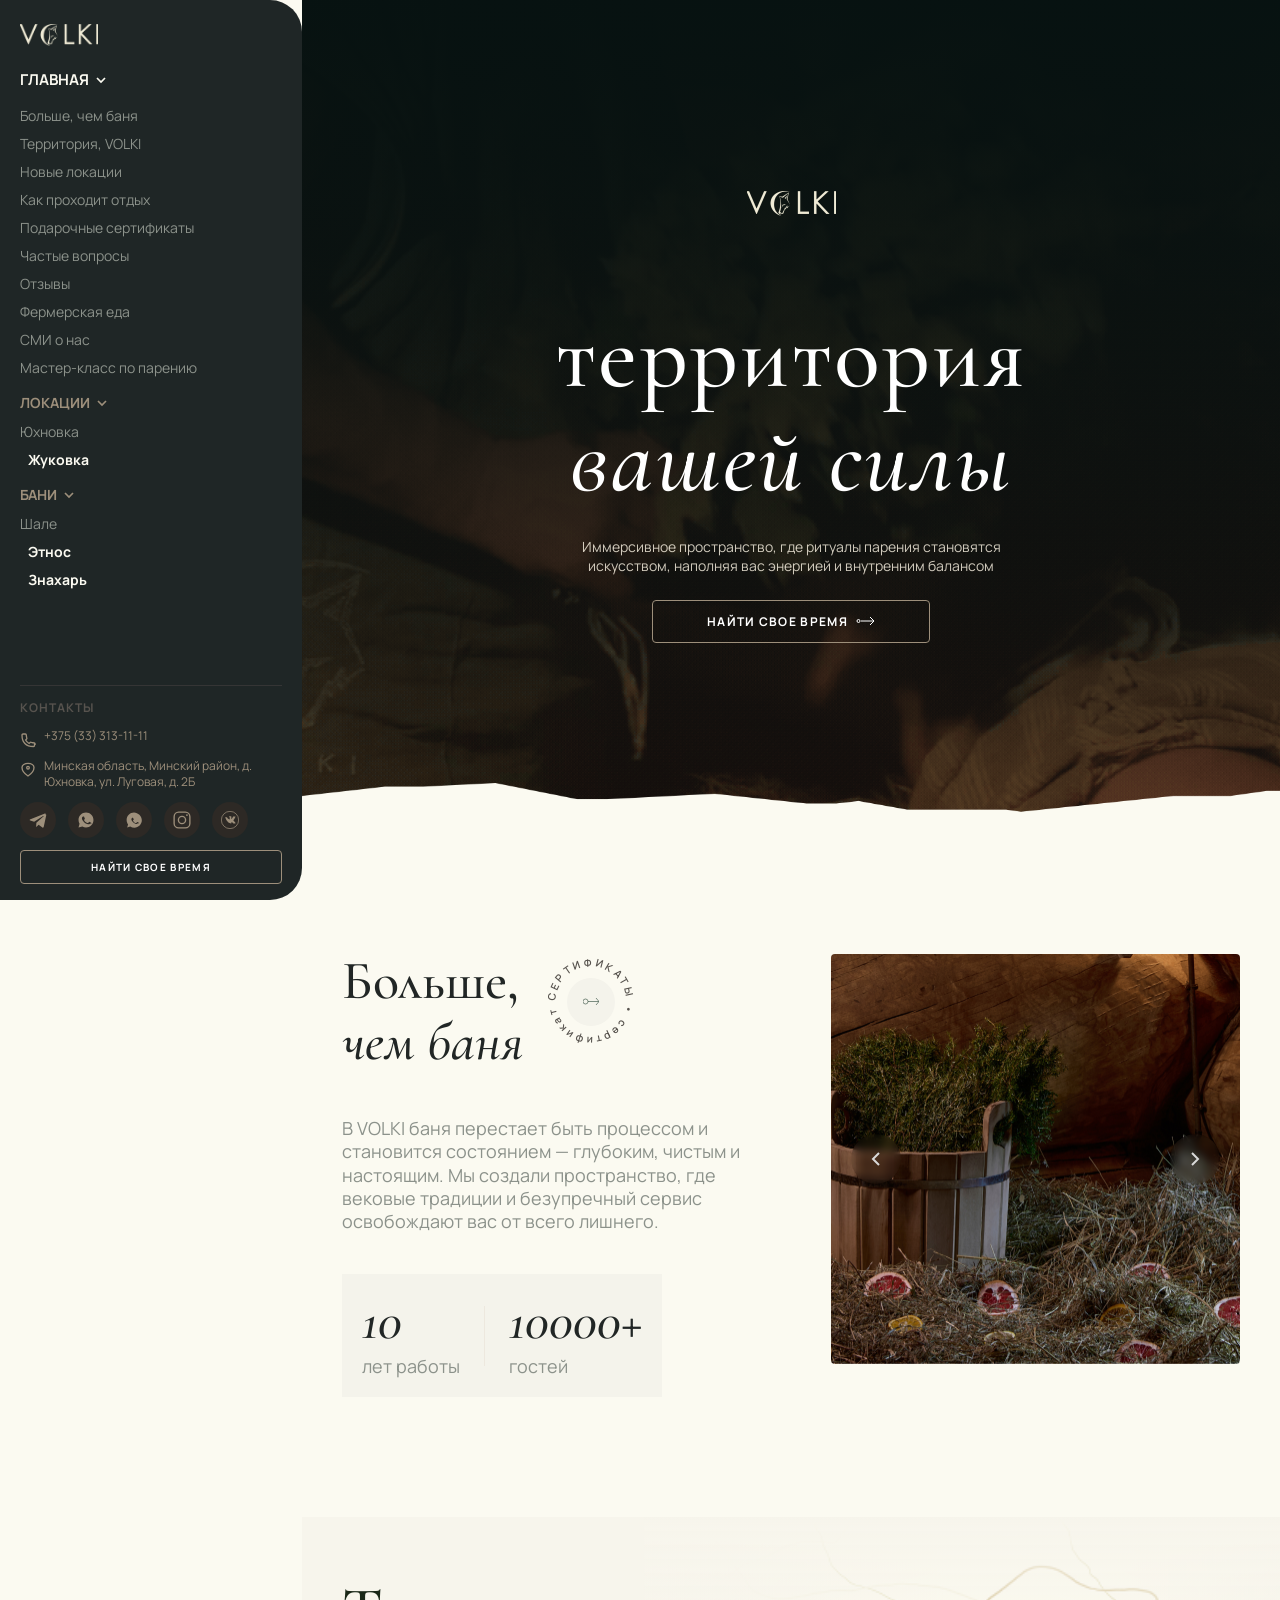
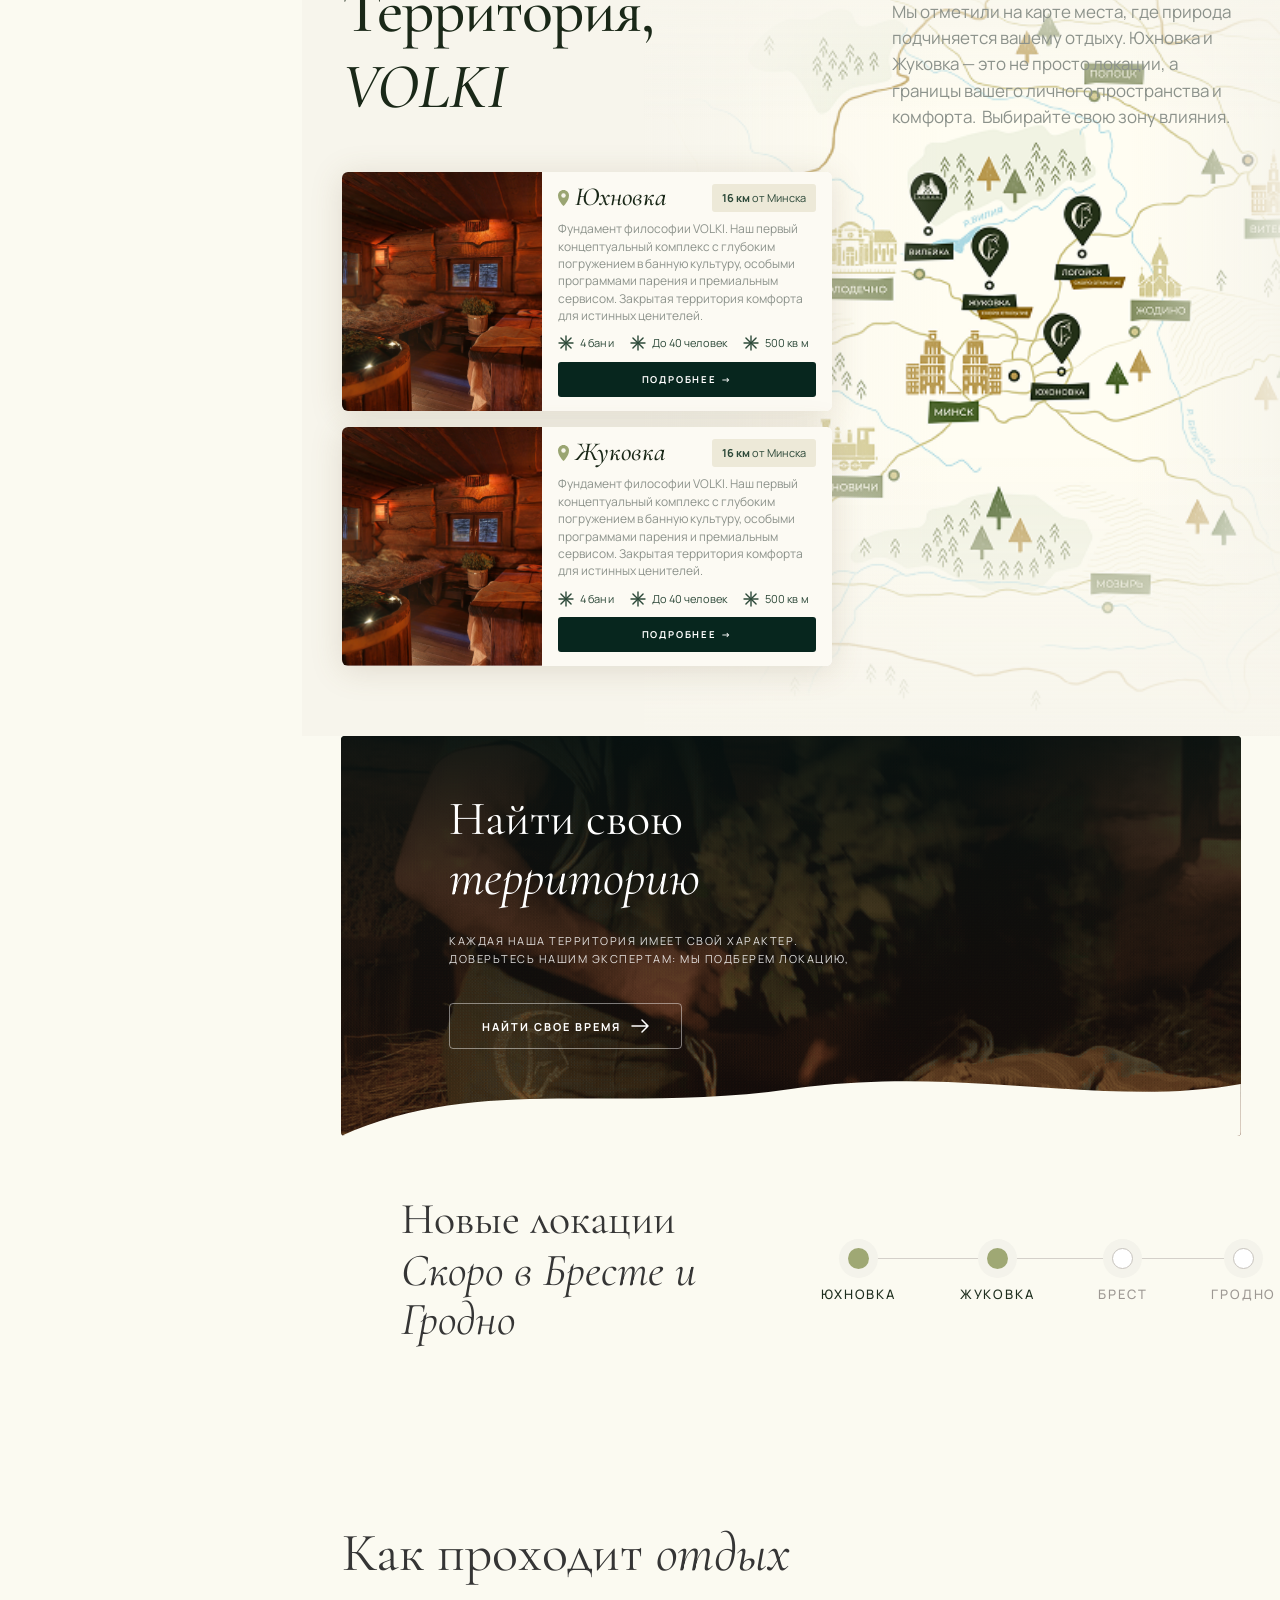
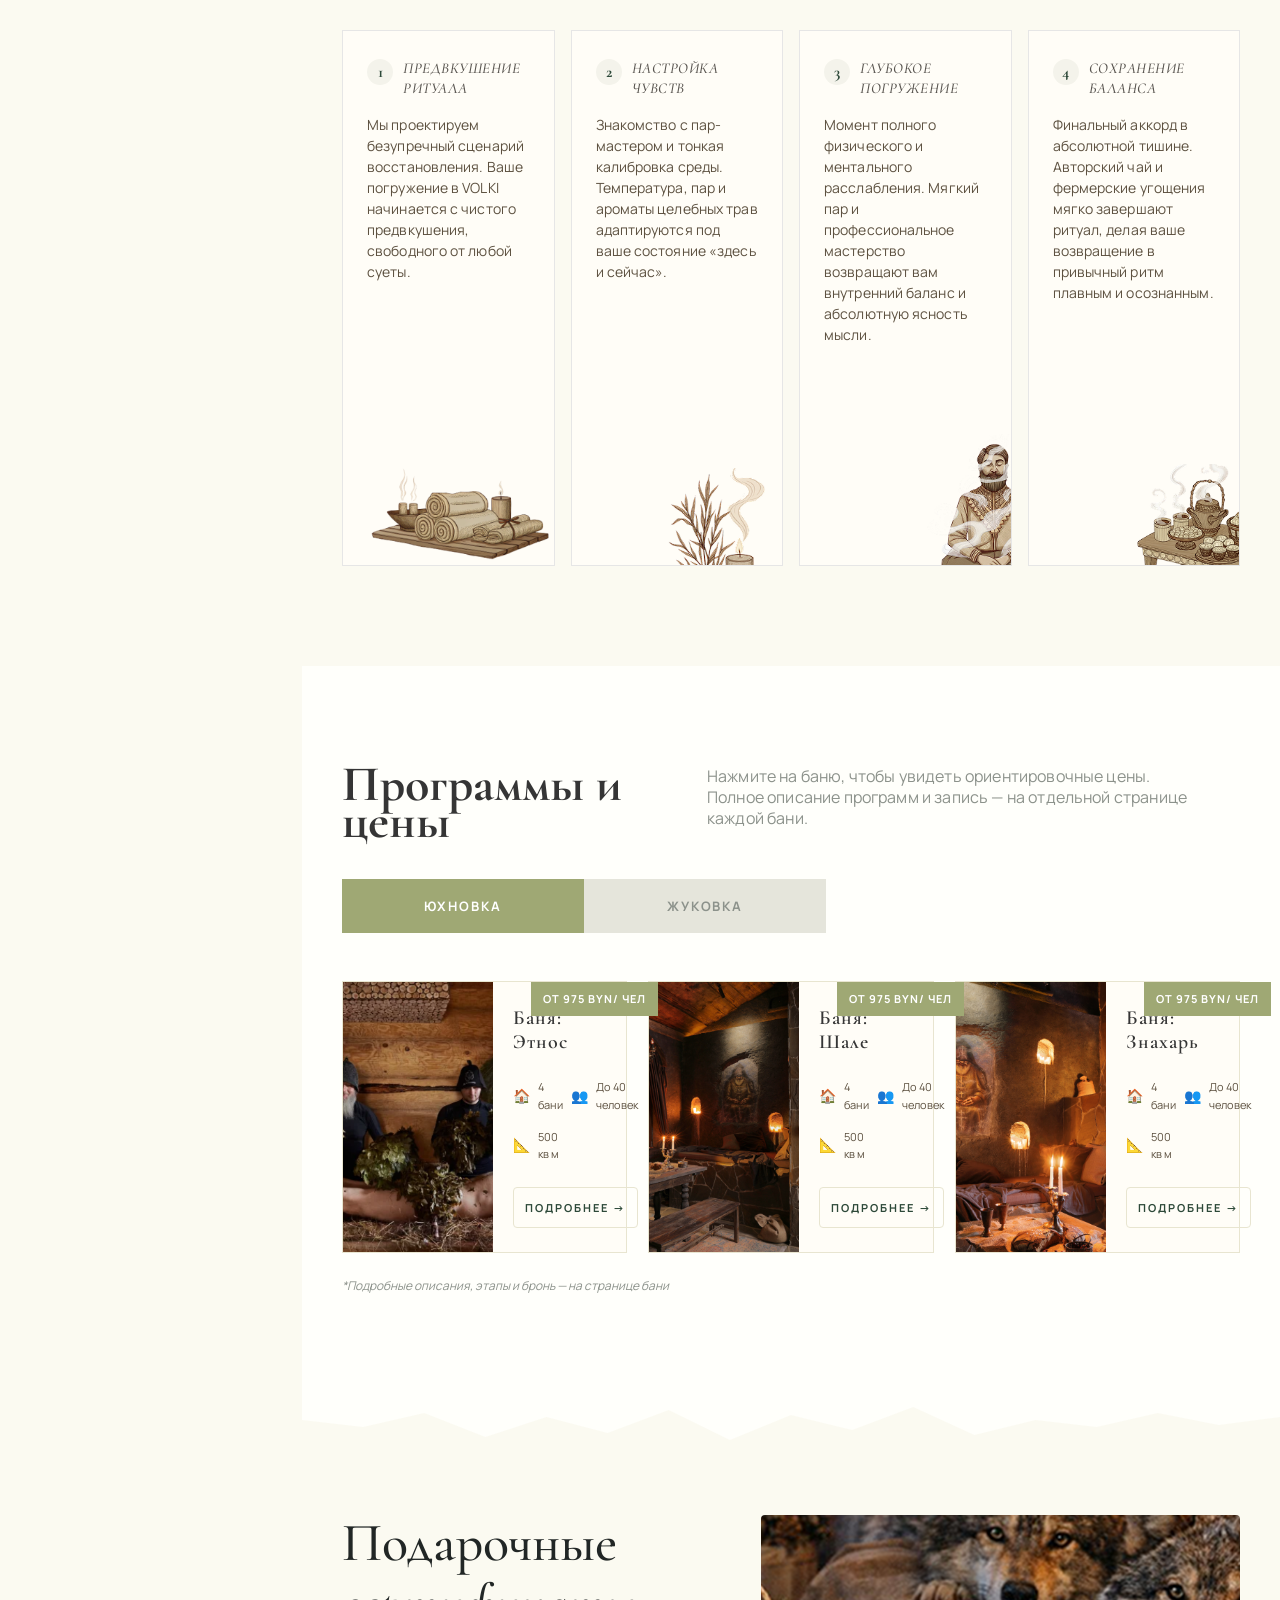
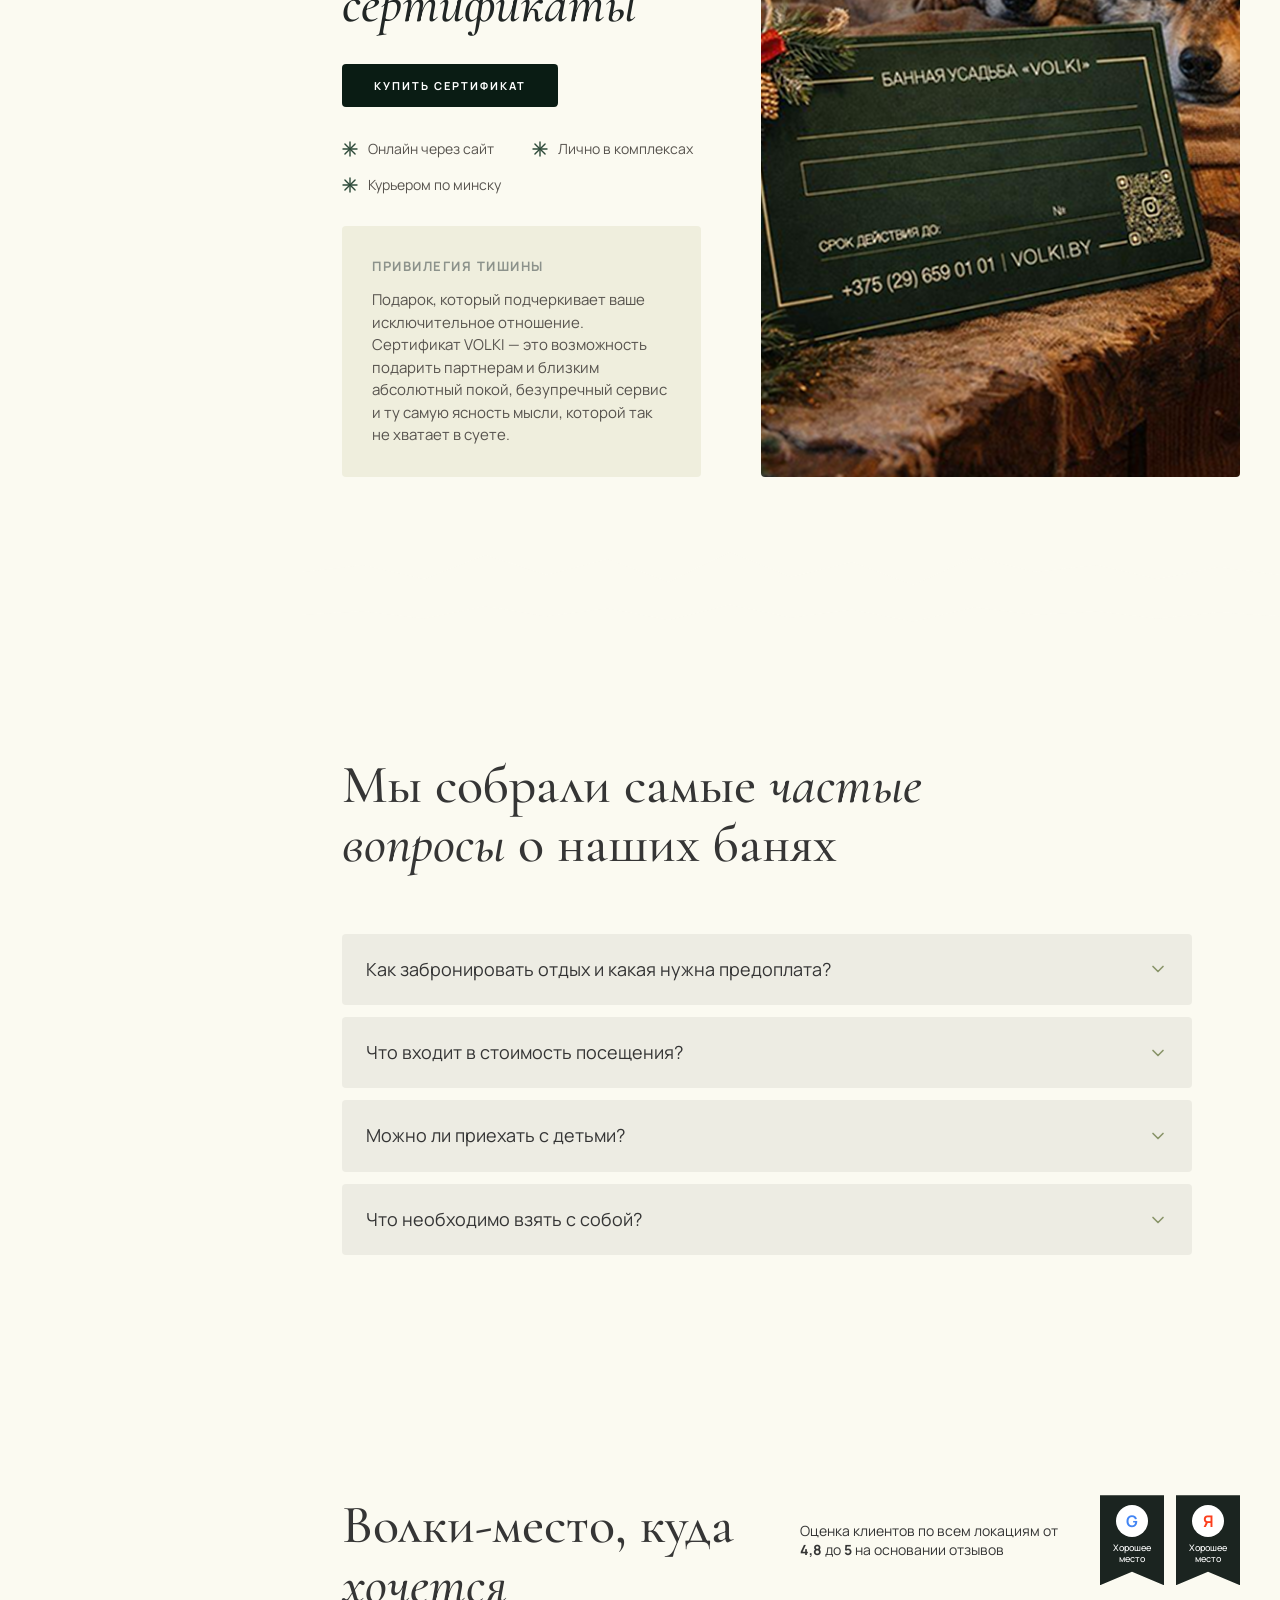
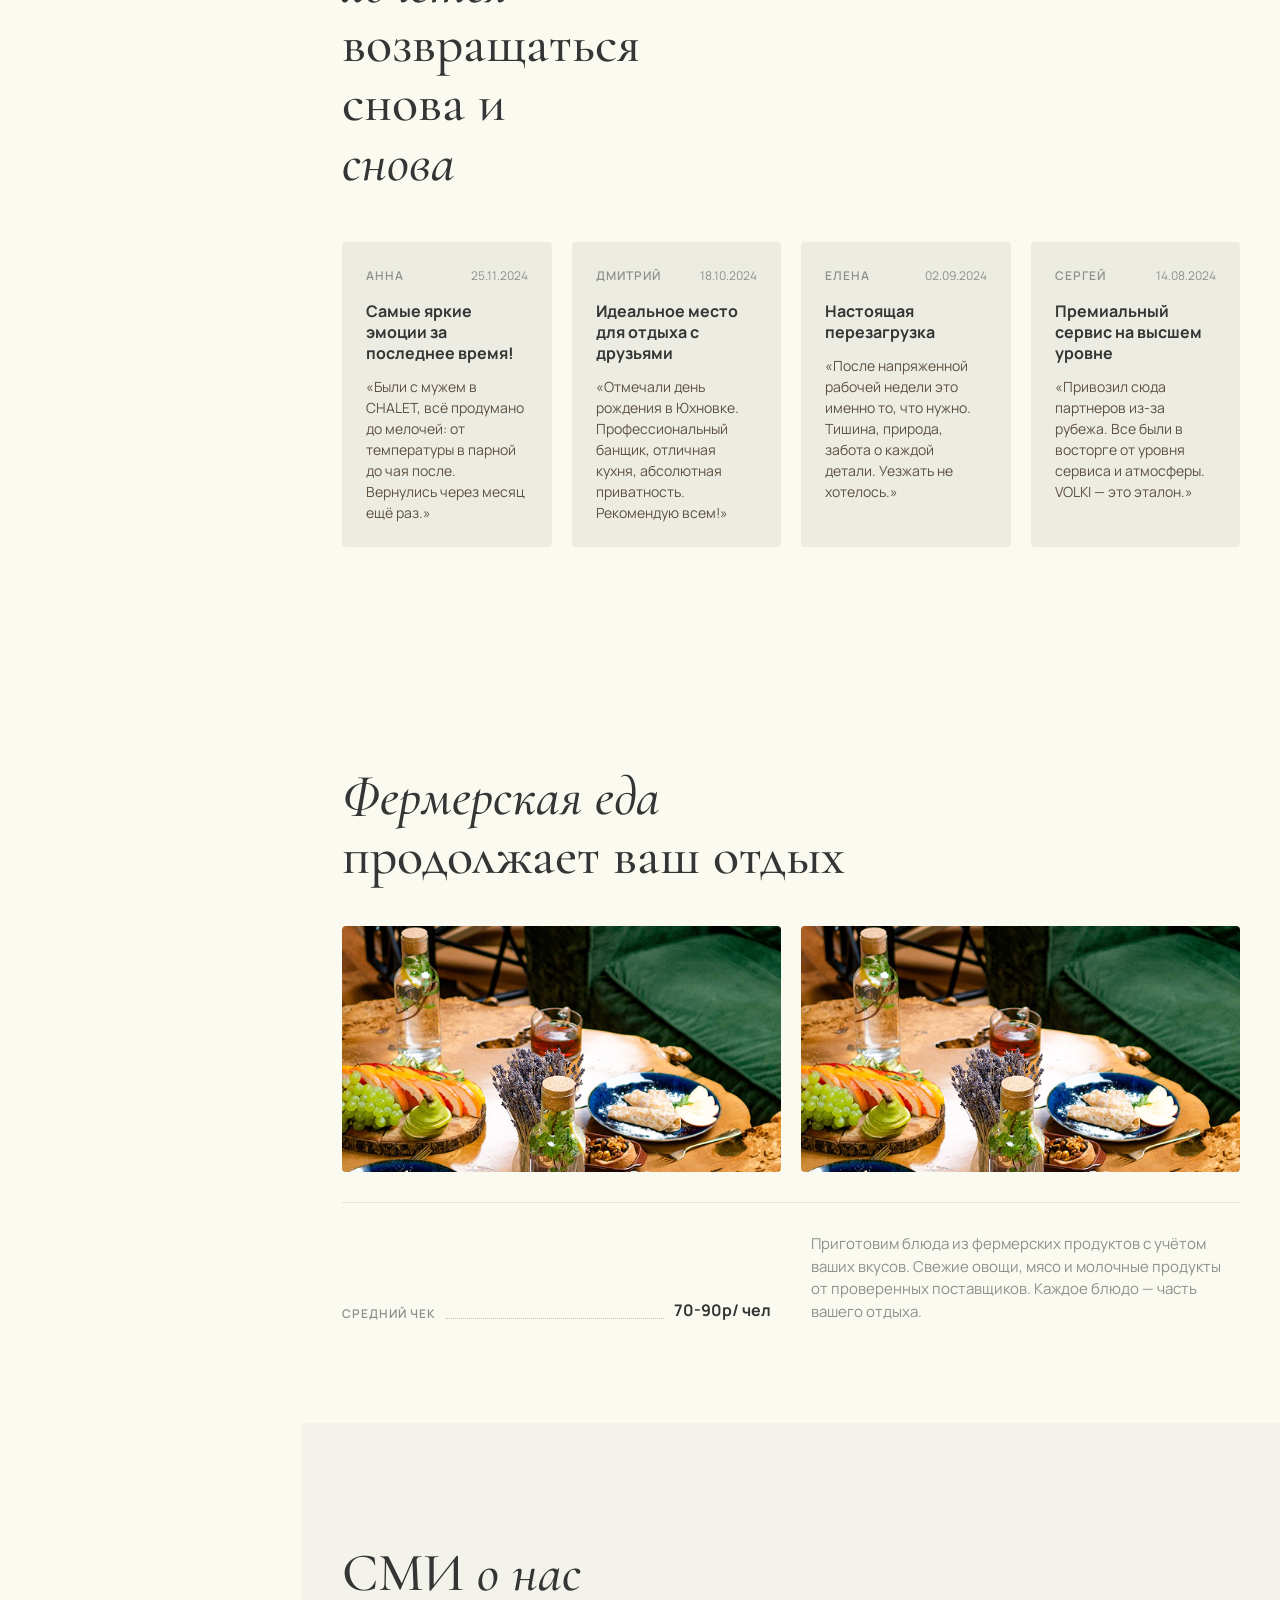
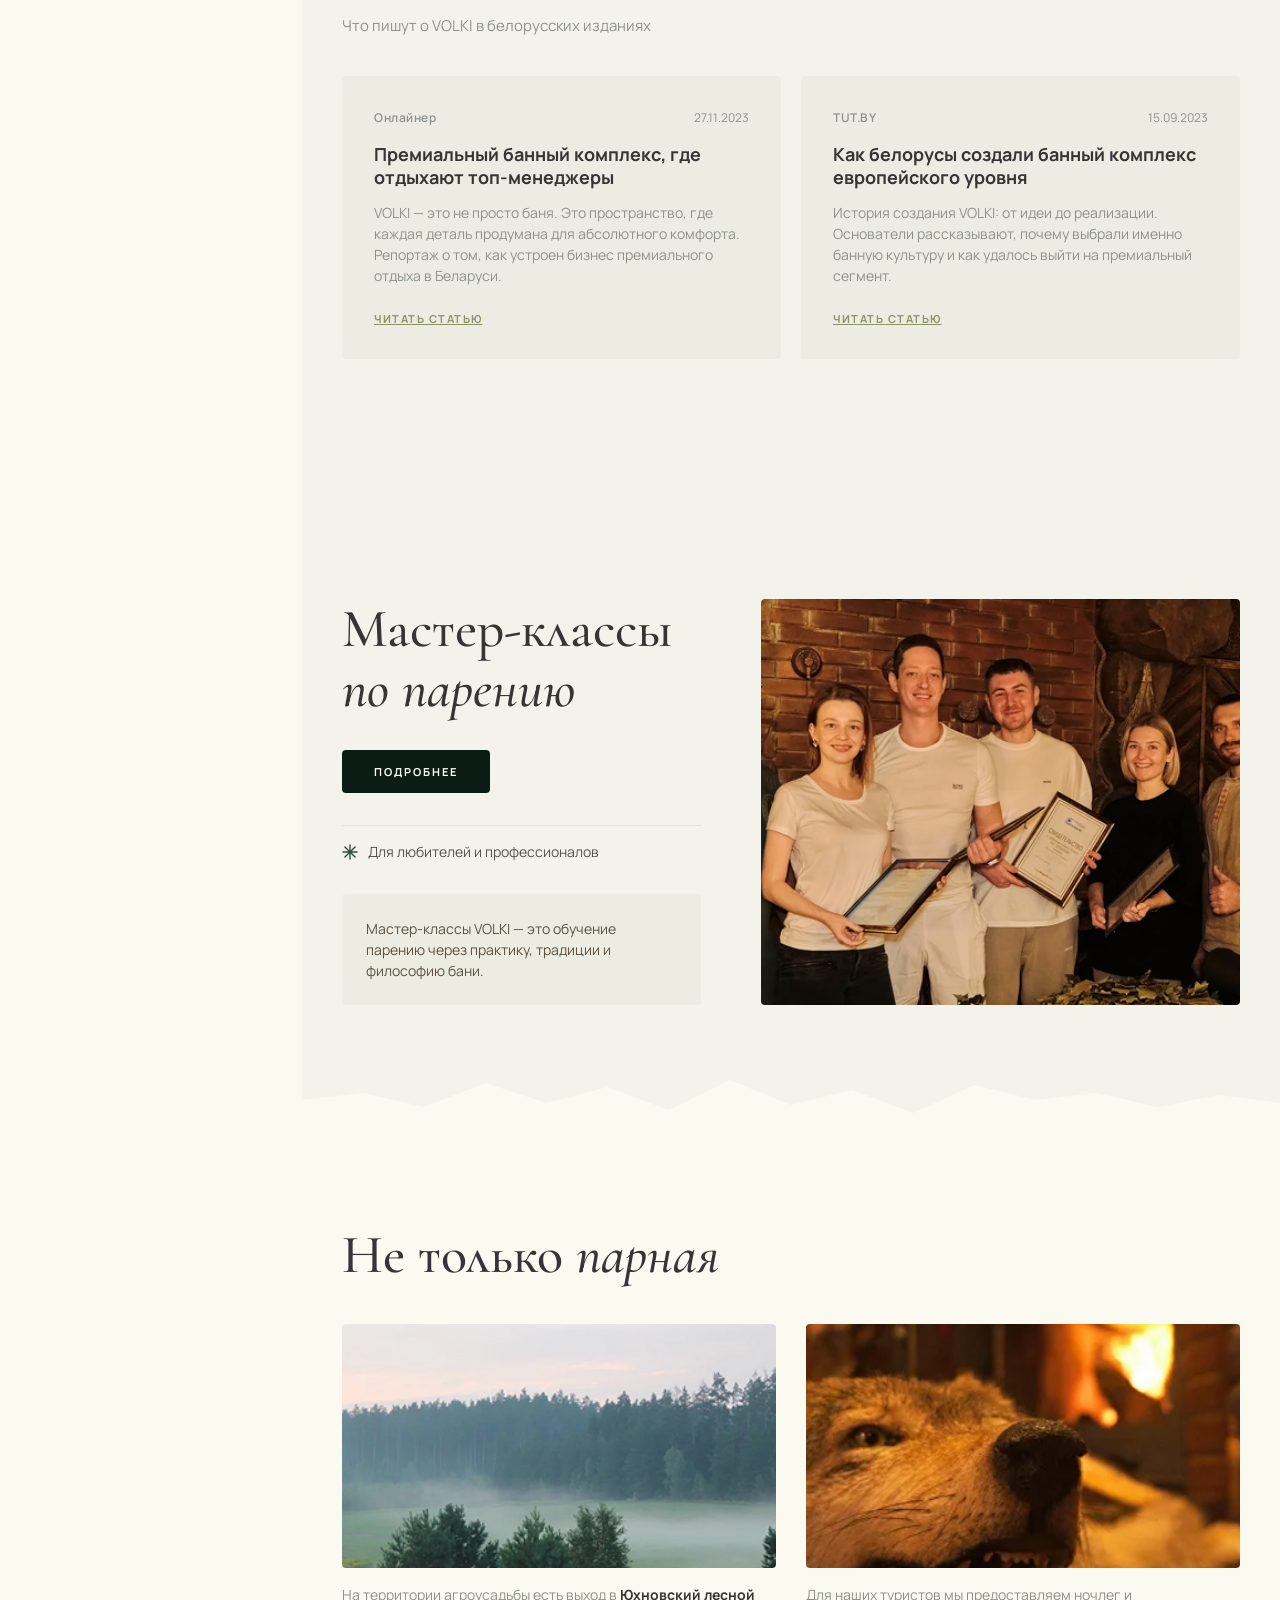
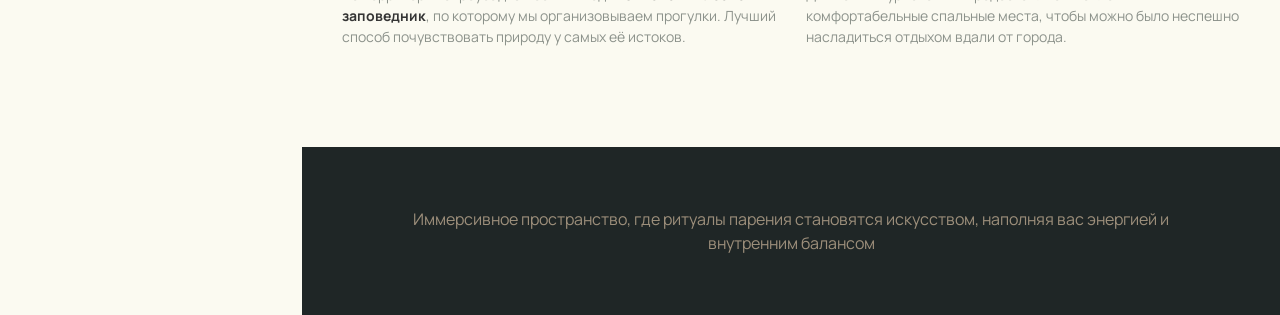
==== commit 99159c0a: "123" ====
--- a/index.html
+++ b/index.html
@@ -244,54 +244,11 @@
     <!-- Territory Section -->
     <section id="territory" class="territory-section">
 
-    <!-- ── MAP: relative container with absolute markers ── -->
+    <!-- ── MAP: static image ── -->
     <div class="territory-map-bg">
         <div class="map-container">
-            <img src="assets/images/territory-map-clean.png" alt="Карта территорий VOLKI">
-        </div>
-    </div>
-
-    <!-- ── MAP MARKERS: отдельный слой поверх карты ── -->
-    <div class="map-markers-layer">
-
-        <!-- ЖУКОВКА -->
-        <div class="map-marker marker-zhukovka">
-            <!-- Tooltip-карточка -->
-            <div class="marker-tooltip">
-                <div class="marker-tooltip-title">Жуковка</div>
-                <div class="marker-tooltip-meta">16 км от Минска</div>
-                <div class="marker-tooltip-desc">Первый концептуальный комплекс. 4 бани · до 40 гостей</div>
-            </div>
-            <svg width="50" height="70" viewBox="0 0 50 70" fill="none" xmlns="http://www.w3.org/2000/svg">
-                <circle cx="25" cy="25" r="25" fill="#1e3020"/>
-                <path d="M25 47.5 L15 70 L35 70 Z" fill="#1e3020"/>
-                <circle cx="25" cy="25" r="15" fill="#1e3020" stroke="rgba(154,165,114,0.55)" stroke-width="1.5"/>
-                <text x="25" y="32" text-anchor="middle" fill="#c8be9e"
-                      font-size="18" font-family="Cormorant Garamond, serif"
-                      font-style="italic" font-weight="500">V</text>
-            </svg>
-            <div class="marker-label">ЖУКОВКА</div>
-        </div>
-
-        <!-- ЮХНОВКА -->
-        <div class="map-marker marker-yukhnovka">
-            <!-- Tooltip-карточка -->
-            <div class="marker-tooltip">
-                <div class="marker-tooltip-title">Юхновка</div>
-                <div class="marker-tooltip-meta">16 км от Минска</div>
-                <div class="marker-tooltip-desc">Философия VOLKI в действии. 4 бани · до 40 гостей</div>
-            </div>
-            <svg width="50" height="70" viewBox="0 0 50 70" fill="none" xmlns="http://www.w3.org/2000/svg">
-                <circle cx="25" cy="25" r="25" fill="#1e3020"/>
-                <path d="M25 47.5 L15 70 L35 70 Z" fill="#1e3020"/>
-                <circle cx="25" cy="25" r="15" fill="#1e3020" stroke="rgba(154,165,114,0.55)" stroke-width="1.5"/>
-                <text x="25" y="32" text-anchor="middle" fill="#c8be9e"
-                      font-size="18" font-family="Cormorant Garamond, serif"
-                      font-style="italic" font-weight="500">V</text>
-            </svg>
-            <div class="marker-label">ЮХНОВКА</div>
-        </div>
-
+            <img src="assets/images/Karta3.png" alt="Карта территорий VOLKI">
+        </div>
     </div>
 
     <!-- ── CONTENT ── -->
--- a/css/sections/territory-section.css
+++ b/css/sections/territory-section.css
@@ -14,11 +14,10 @@
 /* ─── MAP: absolute, covers right ~65% of section ─── */
 .territory-map-bg {
     position: absolute;
-    /* Fixed positioning - won't shift when cards change */
-    left: 5%;
-    top: 30%;
+    left: 35%;       /* начинается после колонки карточек */
+    top: 0;
     right: -40px;
-    bottom: 1%;
+    bottom: 0;
     z-index: 0;
     pointer-events: none;
 }
@@ -28,8 +27,6 @@
     position: relative;
     width: 100%;
     height: 100%;
-    transform: scale(0.8);
-    transform-origin: center center;
     pointer-events: none;
 }
 
@@ -37,11 +34,14 @@
     width: 100%;
     height: 100%;
     object-fit: cover;
-    object-position: left center;
+    /* Измените left на right или center, чтобы сдвинуть карту влево/вправо */
+    /* Примеры: "left center" (левее), "center center" (по центру), "right center" (правее) */
+    /* Или используйте проценты: "30% center" (30% от левого края) */
+    object-position: 50% center;
     display: block;
 }
 
-/* LEFT + RIGHT fade — dissolves map edges into bg color */
+/* LEFT + RIGHT fade — dissolves map edges into bg color with Gaussian blur */
 .territory-map-bg::before {
     content: '';
     position: absolute;
@@ -51,19 +51,18 @@
     background: linear-gradient(
         to right,
         #f7f5ec 0%,
-        rgba(247,245,236,0.92) 8%,
-        rgba(247,245,236,0.55) 22%,
-        rgba(247,245,236,0.15) 40%,
-        transparent 55%,
+        rgba(247,245,236,0.85) 12%,
+        rgba(247,245,236,0.3) 28%,
+        transparent 45%,
         transparent 72%,
-        rgba(247,245,236,0.4) 80%,
-        rgba(247,245,236,0.75) 88%,
-        rgba(247,245,236,0.93) 94%,
+        rgba(247,245,236,0.4) 82%,
+        rgba(247,245,236,0.78) 91%,
         #f7f5ec 100%
     );
-}
-
-/* TOP + BOTTOM fade */
+    backdrop-filter: blur(0px);
+}
+
+/* TOP + BOTTOM fade with Gaussian blur */
 .territory-map-bg::after {
     content: '';
     position: absolute;
@@ -79,6 +78,44 @@
         rgba(247,245,236,0.5) 80%,
         rgba(247,245,236,0.8) 92%,
         #f7f5ec 100%
+    );
+    backdrop-filter: blur(0px);
+}
+
+/* Gaussian blur mask for edges */
+.map-container::before {
+    content: '';
+    position: absolute;
+    inset: 0;
+    z-index: 1;
+    pointer-events: none;
+    mask-image: radial-gradient(
+        ellipse 85% 75% at 50% 50%,
+        black 40%,
+        transparent 75%
+    );
+    -webkit-mask-image: radial-gradient(
+        ellipse 85% 75% at 50% 50%,
+        black 40%,
+        transparent 75%
+    );
+}
+
+.map-container img {
+    filter: blur(0px);
+    mask-image: radial-gradient(
+        ellipse 90% 80% at 50% 50%,
+        black 50%,
+        rgba(0,0,0,0.7) 65%,
+        rgba(0,0,0,0.3) 80%,
+        transparent 95%
+    );
+    -webkit-mask-image: radial-gradient(
+        ellipse 90% 80% at 50% 50%,
+        black 50%,
+        rgba(0,0,0,0.7) 65%,
+        rgba(0,0,0,0.3) 80%,
+        transparent 95%
     );
 }
 
@@ -132,10 +169,10 @@
 /* ─── MAP MARKERS LAYER — отдельный слой поверх карты ─── */
 .map-markers-layer {
     position: absolute;
-    left: 5%;
-    top: 30%;
+    left: 35%;
+    top: 0;
     right: -40px;
-    bottom: 1%;
+    bottom: 0;
     z-index: 5;
     pointer-events: none;
 }
@@ -404,7 +441,7 @@
     .territory-description { grid-row: 2; padding-left: 0; }
     .territory-cards       { grid-row: 3; }
     .territory-map-cell    { display: none; }
-    .territory-map-bg      { left: 20%; right: -40px; }
+    .territory-map-bg      { left: 20%; right: -40px; top: 0; bottom: 0; }
 }
 
 @media (max-width: 640px) {
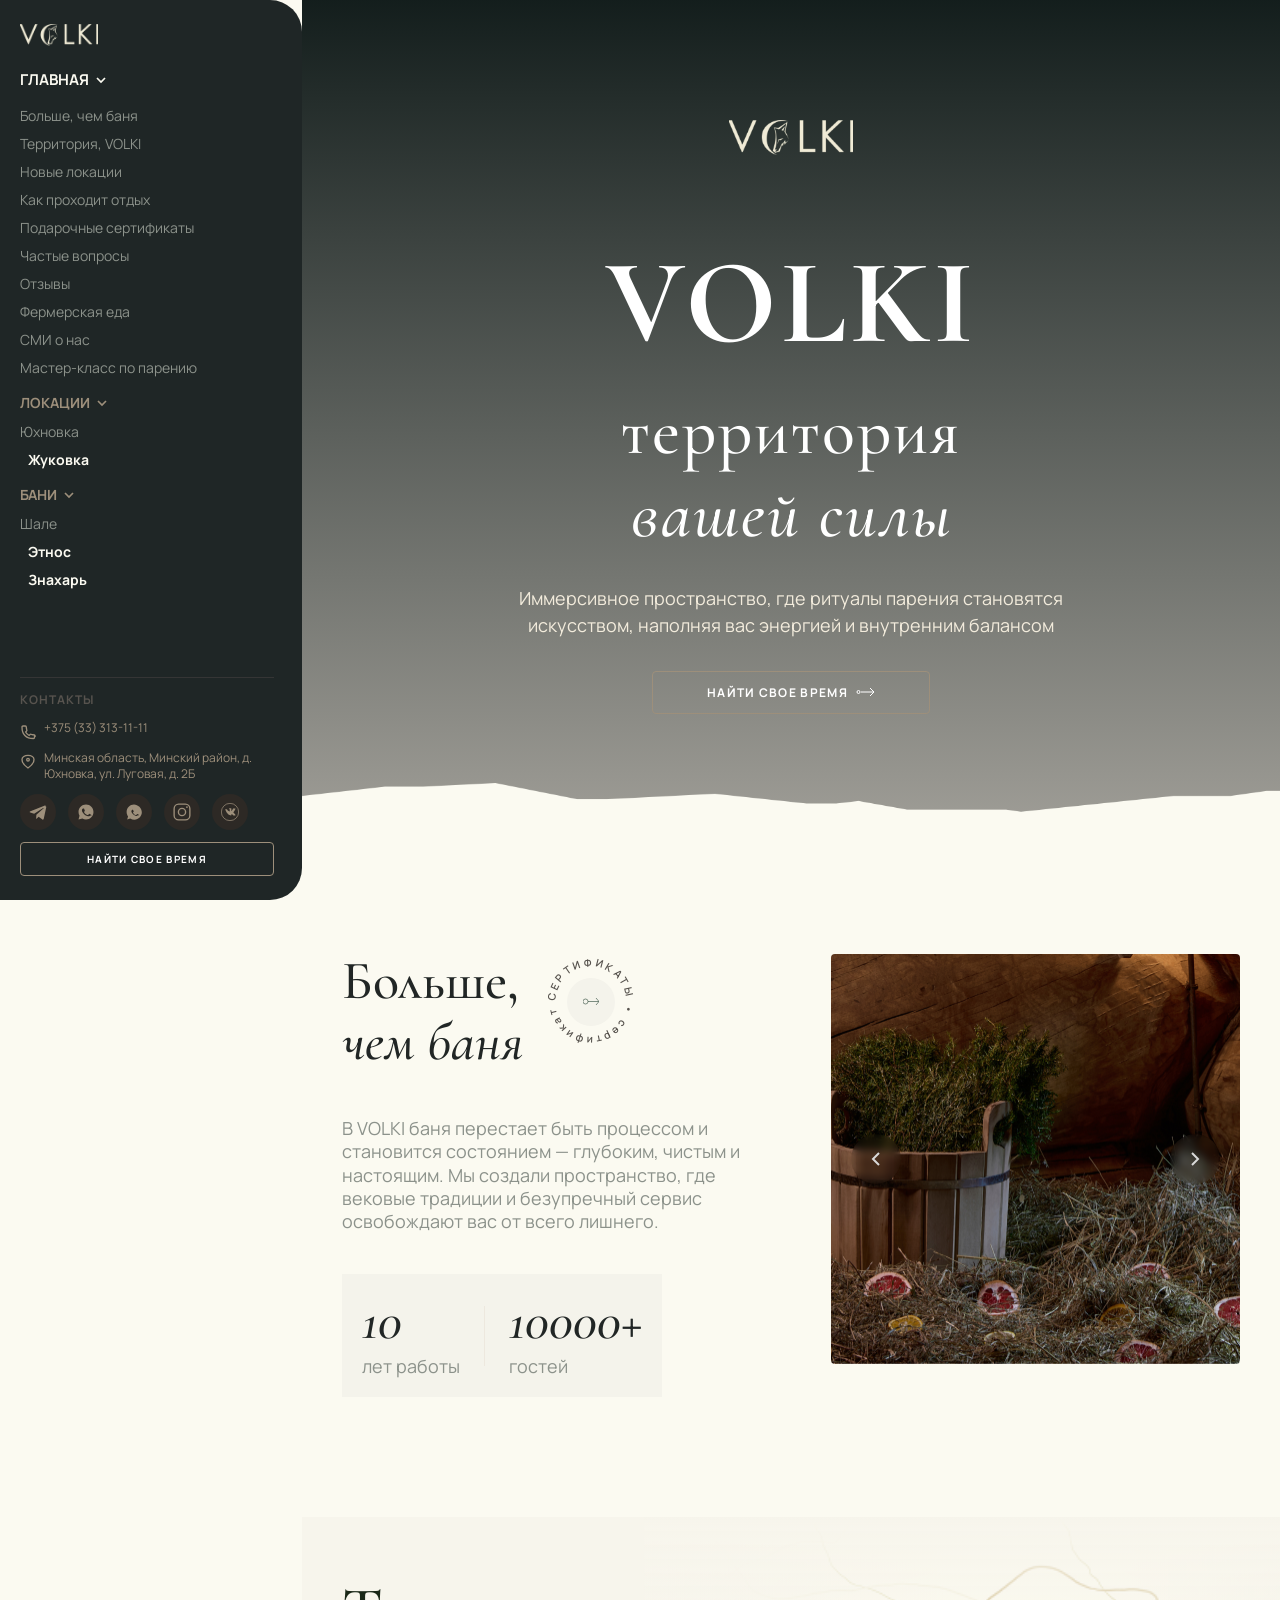
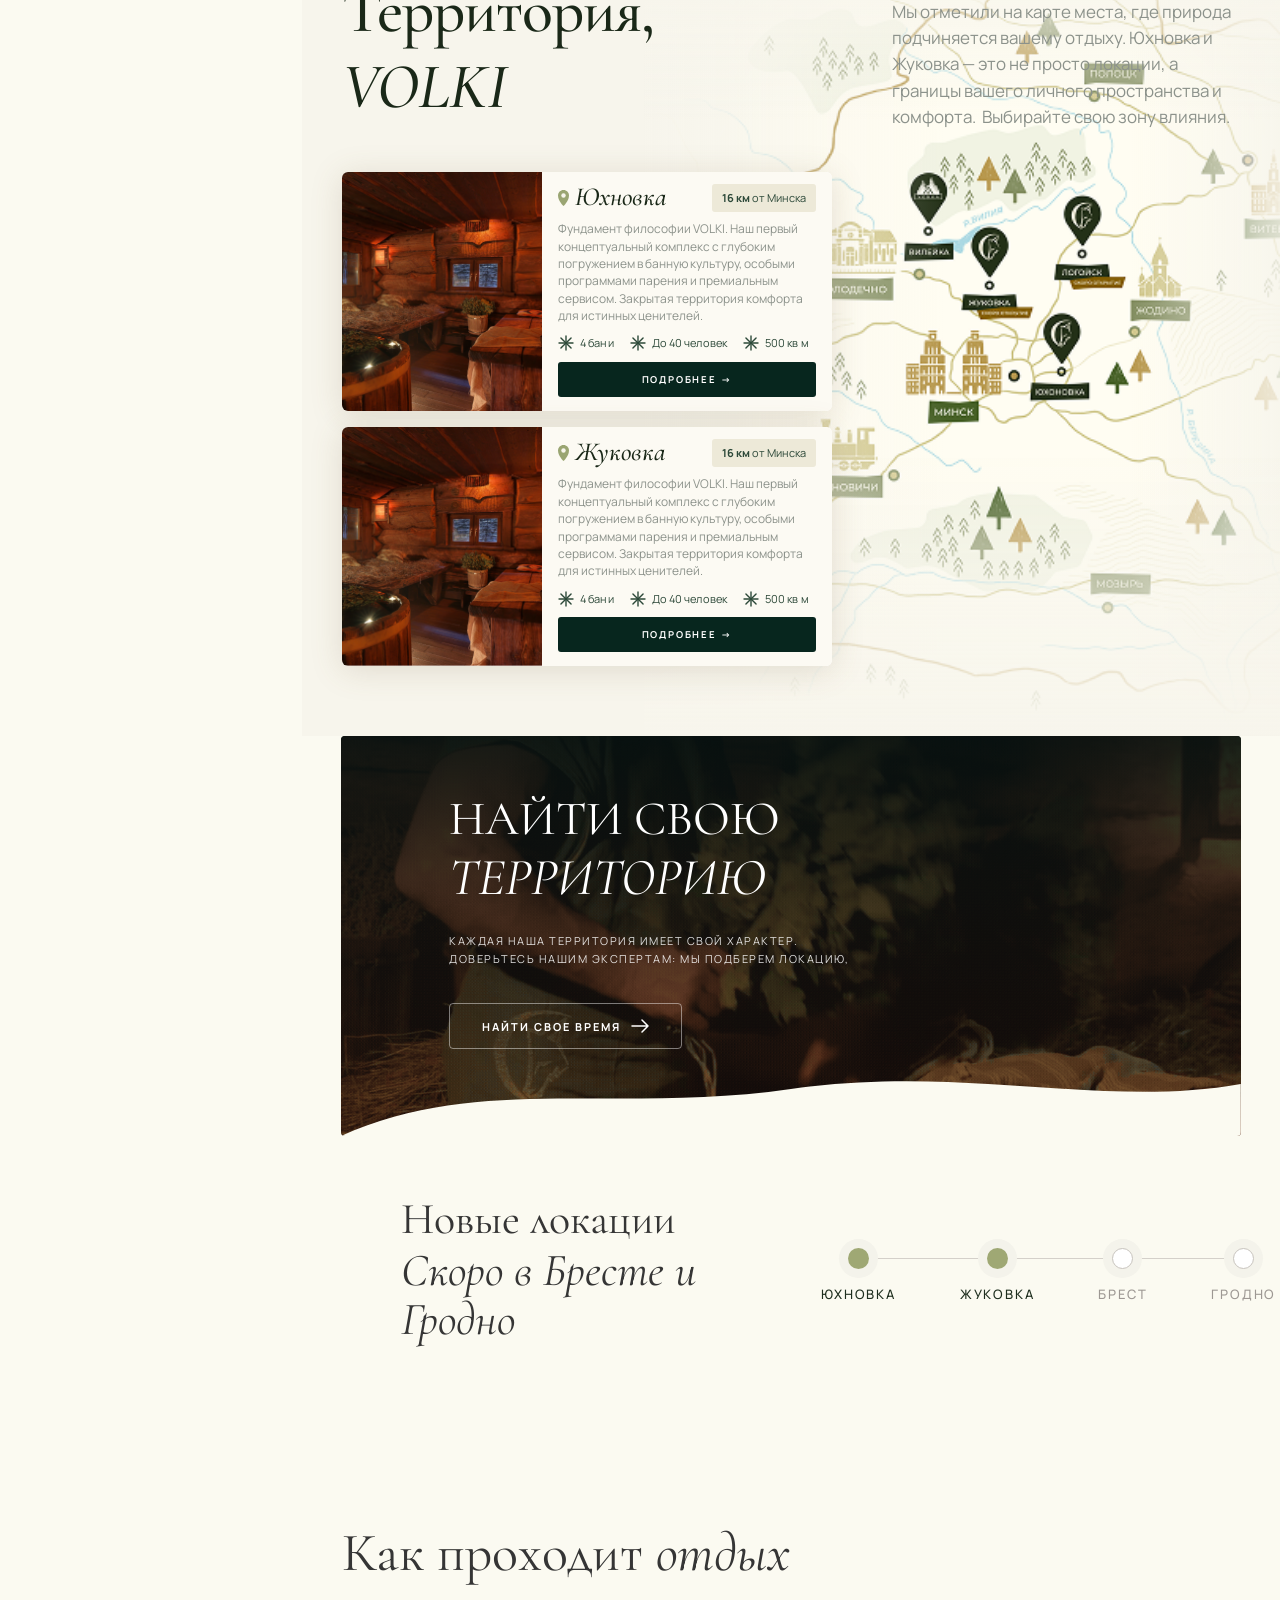
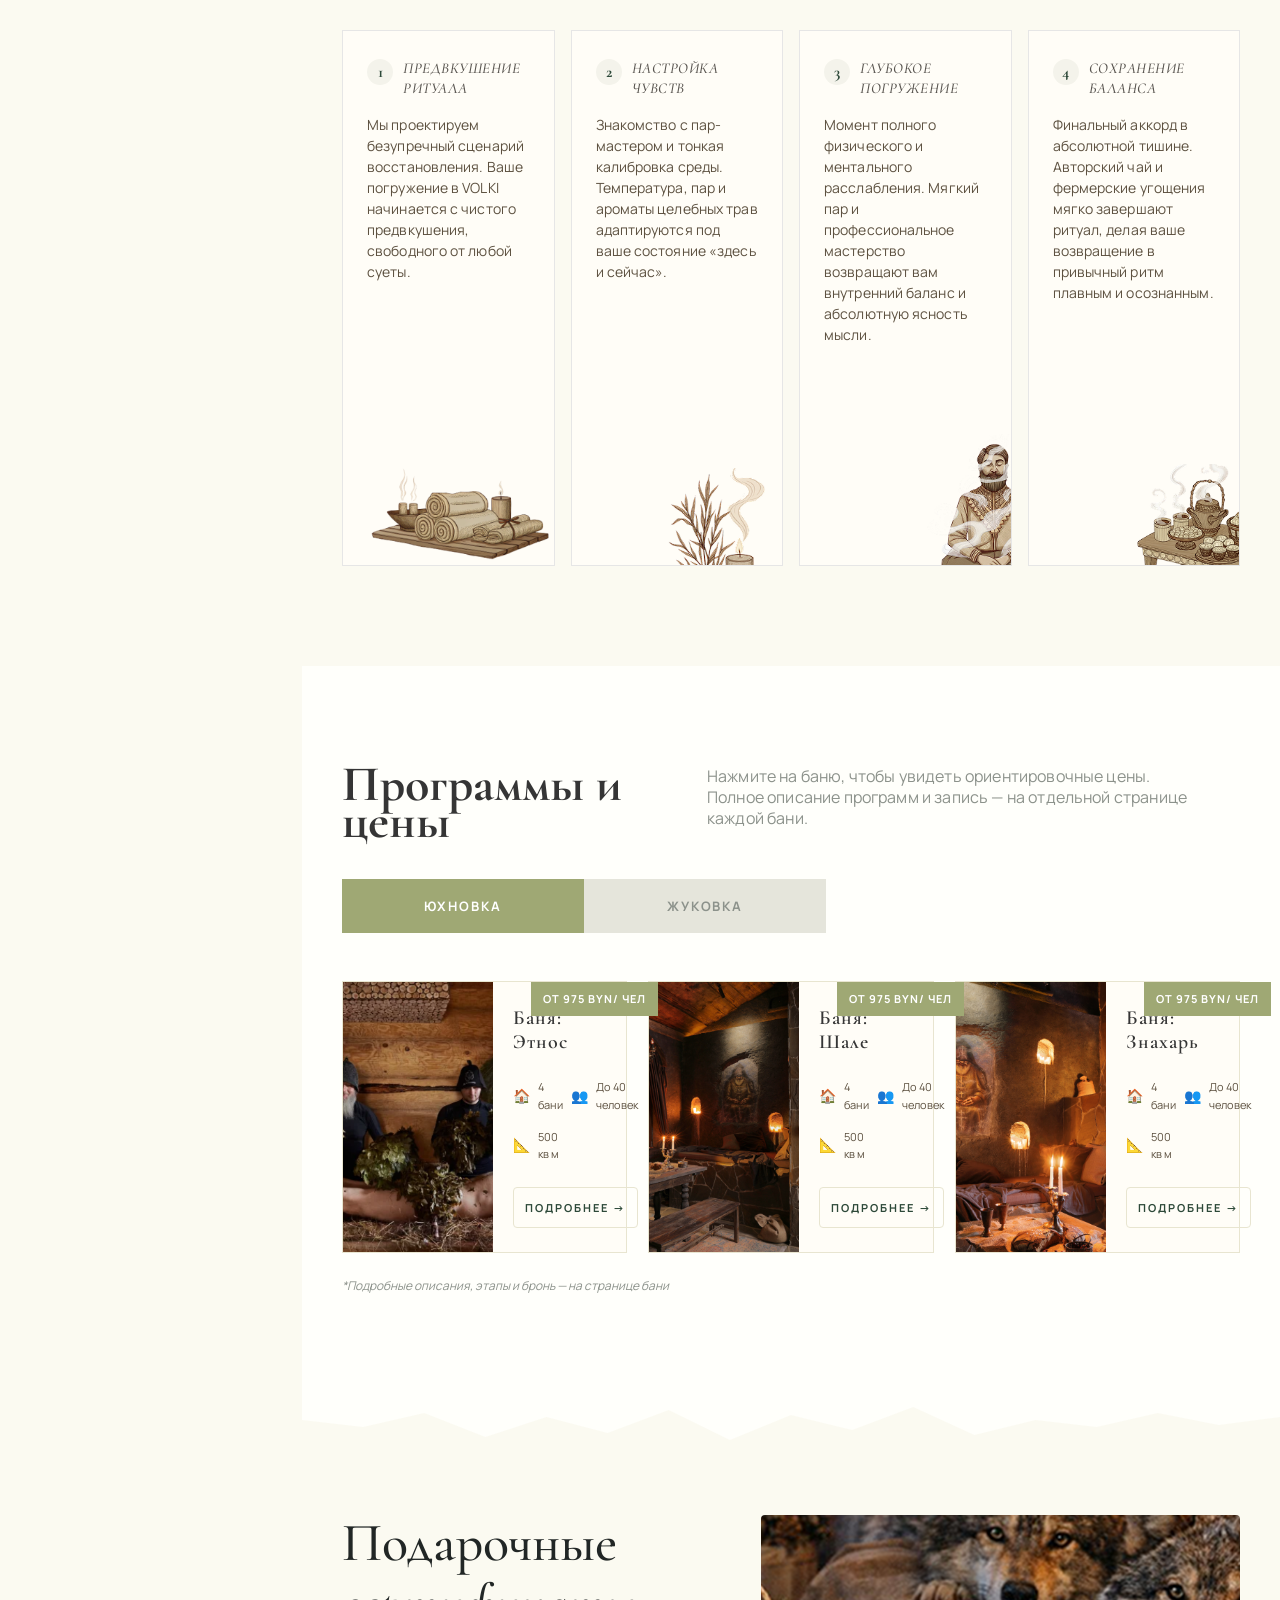
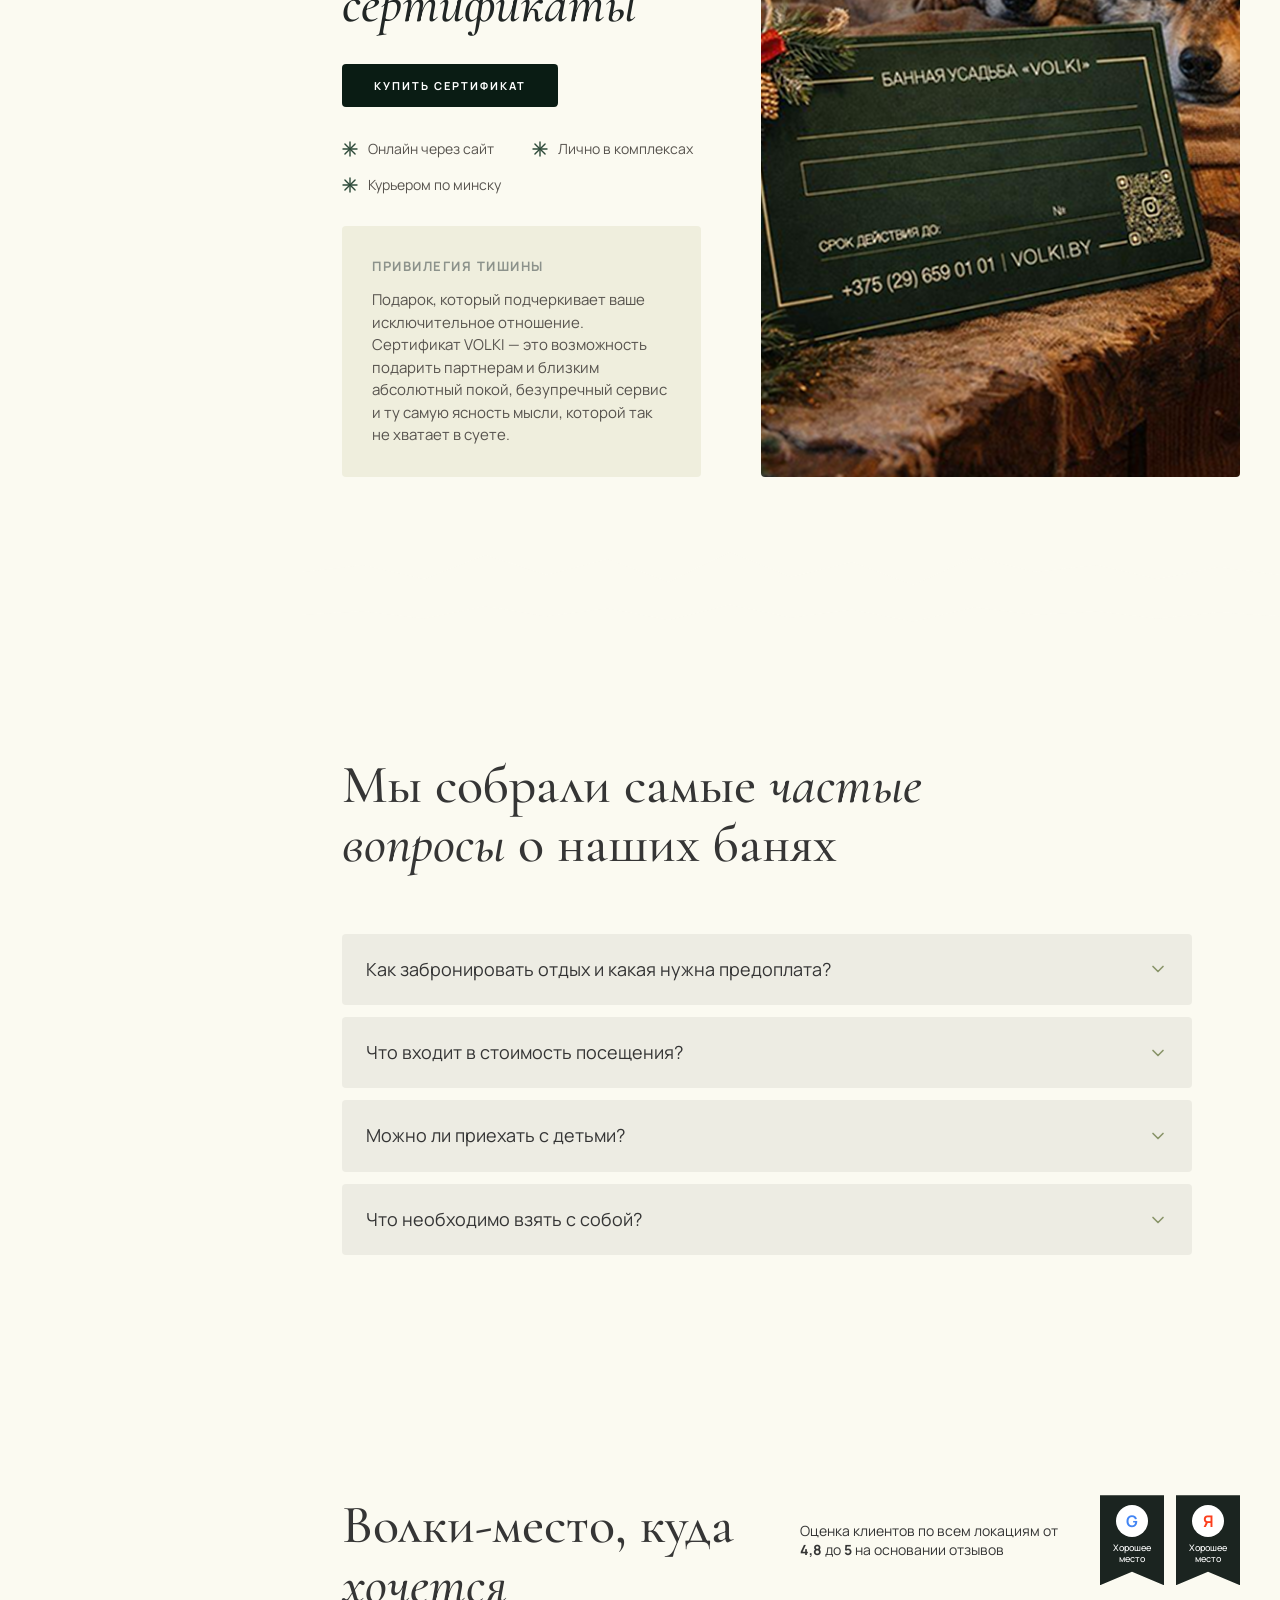
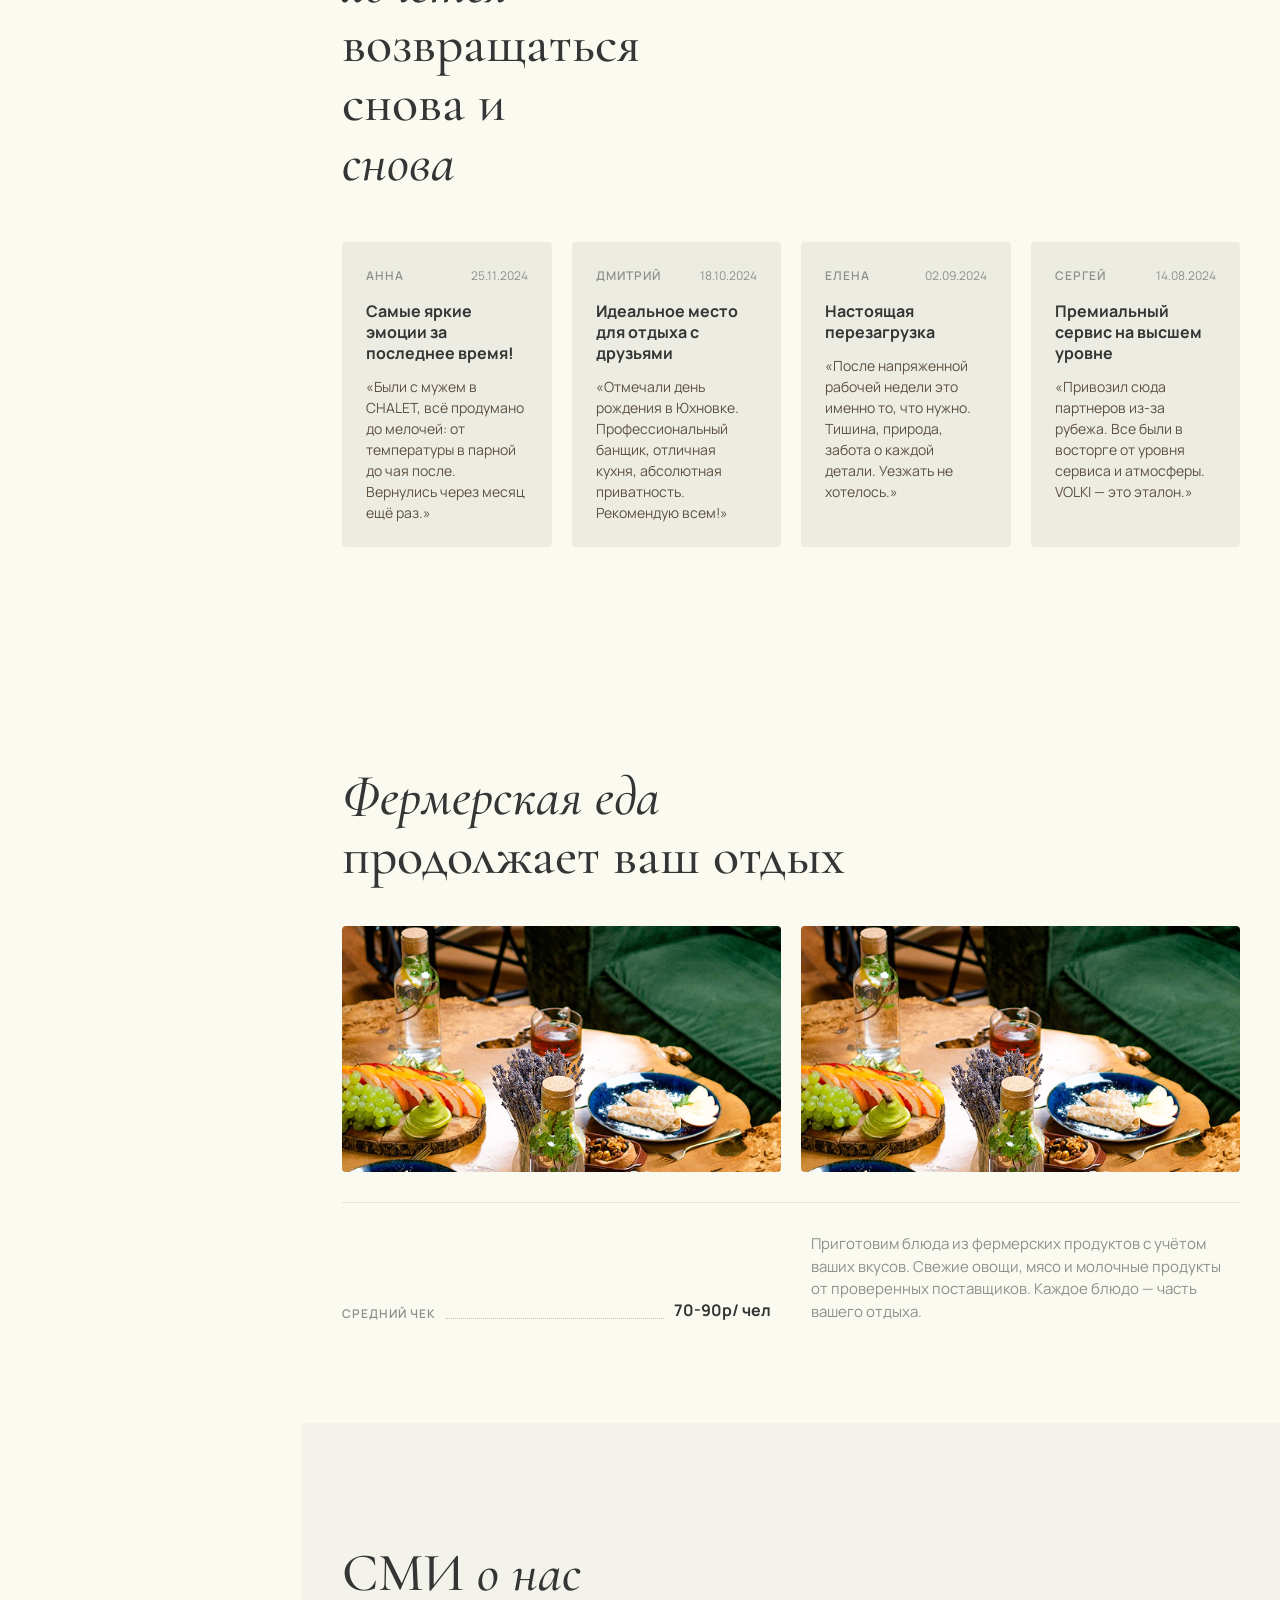
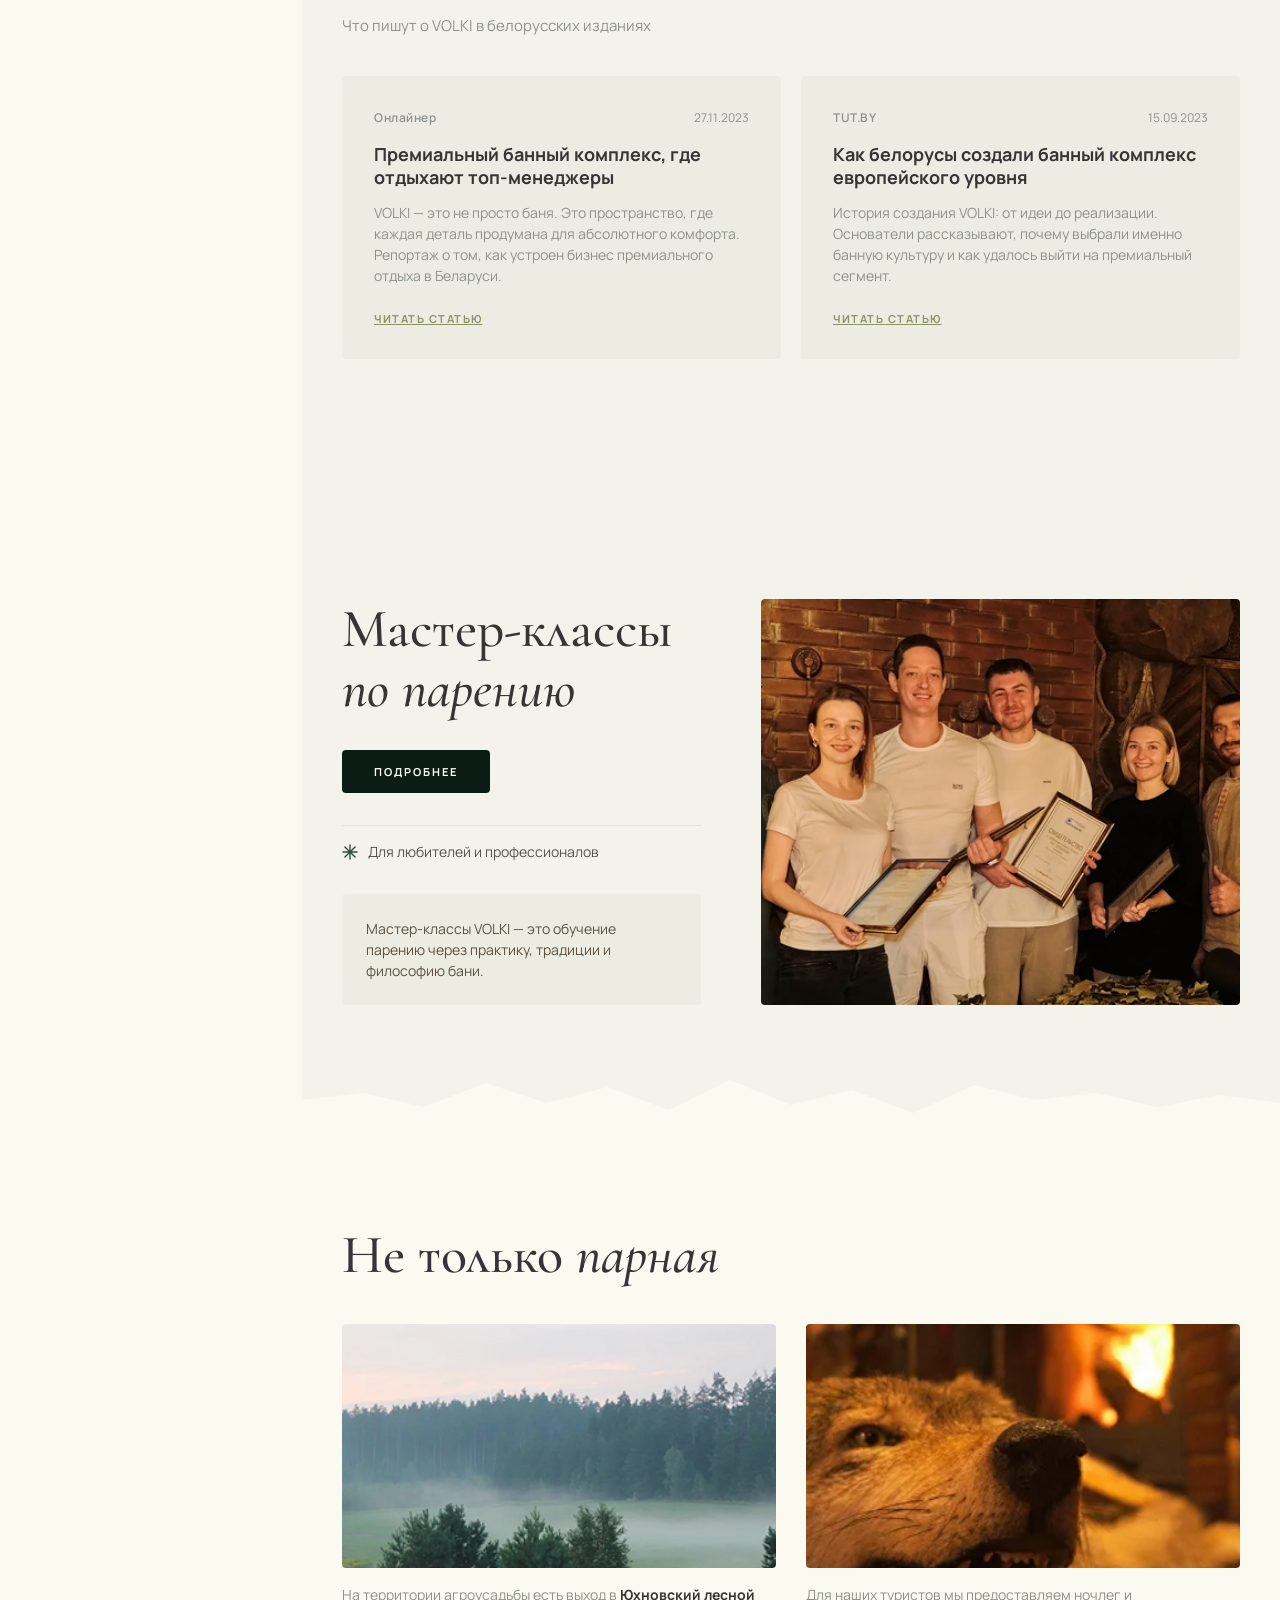
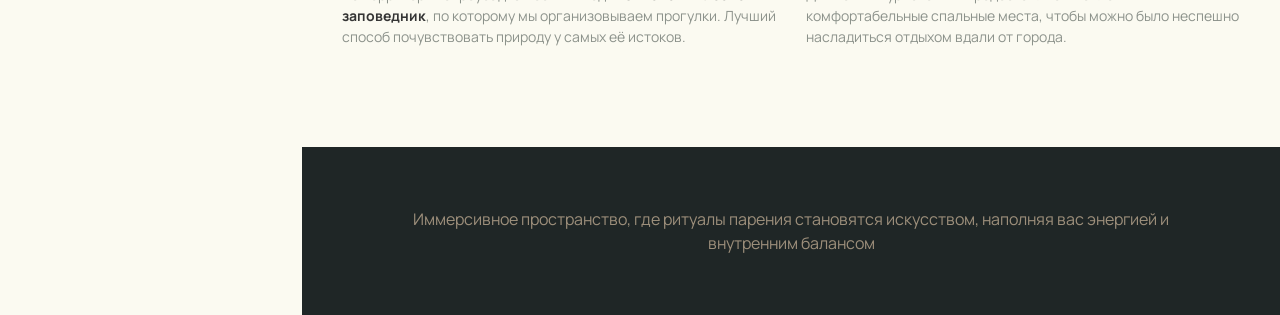
==== commit 77afb01f: "update" ====
--- a/index.html
+++ b/index.html
@@ -28,7 +28,7 @@
     <!-- Left Sidebar Menu -->
     <aside class="sidebar-menu">
         <div class="sidebar-content">
-            <!-- Top Section -->
+
             <div class="sidebar-top">
                 <!-- Logo -->
                 <div class="sidebar-logo">
@@ -155,15 +155,19 @@
     <main class="main-content">
     <!-- Hero Section -->
     <section class="hero">
+        <video class="hero-video" autoplay muted loop playsinline>
+            <source src="IMG_5800.MOV" type="video/mp4">
+        </video>
         <div class="hero-content">
             <div class="logo">
                 <img src="assets/images/logo.png" alt="VOLKI">
             </div>
             <div class="hero-text">
-                <h1 class="hero-title">
+                <h1 class="hero-title">VOLKI</h1>
+                <h2 class="hero-subtitle">
                     <span class="title-regular">территория</span>
                     <span class="title-italic">вашей силы</span>
-                </h1>
+                </h2>
                 <p class="hero-description">
                     Иммерсивное пространство, где ритуалы парения становятся искусством, наполняя вас энергией и внутренним балансом
                 </p>
--- a/css/home-styles.css
+++ b/css/home-styles.css
@@ -15,6 +15,19 @@
     overflow-x: hidden;
     margin: 0;
     padding: 0;
+    position: relative;
+}
+
+body::before {
+    content: '';
+    position: fixed;
+    left: 0;
+    top: 0;
+    width: 302px;
+    height: 100vh;
+    background: #fbfaf1;
+    z-index: 999;
+    pointer-events: none;
 }
 
 /* Sidebar Menu */
@@ -27,7 +40,8 @@
     background: #1f2626;
     border-radius: 0 32px 32px 0;
     z-index: 1000;
-    overflow: hidden;
+    overflow-y: auto;
+    overflow-x: hidden;
     display: flex;
     flex-direction: column;
 }
@@ -50,7 +64,7 @@
 }
 
 .sidebar-content {
-    padding: 24px 20px 16px;
+    padding: 24px 24px 24px 20px;
     display: flex;
     flex-direction: column;
     flex: 1;
@@ -62,12 +76,14 @@
     display: flex;
     flex-direction: column;
     gap: 14px;
+    padding-right: 4px;
 }
 
 .sidebar-bottom {
     display: flex;
     flex-direction: column;
     gap: 12px;
+    padding-right: 4px;
 }
 
 .sidebar-logo {
@@ -203,6 +219,7 @@
     display: flex;
     gap: 12px;
     flex-wrap: wrap;
+    max-width: 100%;
 }
 
 .social-link {
@@ -214,6 +231,7 @@
     align-items: center;
     justify-content: center;
     transition: all 0.3s ease;
+    flex-shrink: 0;
 }
 
 .social-link:hover {
@@ -228,6 +246,7 @@
 
 .sidebar-cta {
     width: 100%;
+    max-width: 100%;
     padding: 9px 16px;
     background: transparent;
     border: 1px solid #9d8f7b;
@@ -240,6 +259,7 @@
     text-transform: uppercase;
     cursor: pointer;
     transition: all 0.3s ease;
+    box-sizing: border-box;
 }
 
 .sidebar-cta:hover {
@@ -279,13 +299,20 @@
 .hero {
     position: relative;
     height: 834px;
-    background-image: url('../assets/images/hero-bg.png');
-    background-size: cover;
-    background-position: center;
     display: flex;
     align-items: center;
     justify-content: center;
     overflow: visible;
+}
+
+.hero-video {
+    position: absolute;
+    top: 0;
+    left: 0;
+    width: 100%;
+    height: 100%;
+    object-fit: cover;
+    z-index: 1;
 }
 
 .hero::before {
@@ -296,13 +323,14 @@
     right: 0;
     bottom: 0;
     background: linear-gradient(180deg, rgba(7, 18, 17, 0.95) 0%, rgba(23, 20, 17, 0.4) 100%);
+    z-index: 1;
 }
 
 .hero-content {
     position: relative;
     z-index: 2;
     text-align: center;
-    max-width: 600px;
+    max-width: 800px;
     padding: 40px;
 }
 
@@ -312,7 +340,7 @@
 }
 
 .logo img {
-    height: 25px;
+    height: 35px;
     width: auto;
 }
 
@@ -320,29 +348,40 @@
     display: flex;
     flex-direction: column;
     align-items: center;
-    gap: 24px;
+    gap: 32px;
     animation: fadeInUp 1s ease 0.3s both;
 }
 
 .hero-title {
-    display: flex;
-    flex-direction: column;
-    align-items: center;
-    gap: 0;
-}
-
-.hero-title span {
-    font-size: 95px;
+    font-size: 120px;
+    line-height: 1;
+    letter-spacing: 4px;
+    color: #ffffff;
+    font-weight: 700;
+    margin: 0;
+    text-transform: uppercase;
+}
+
+.hero-subtitle {
+    display: flex;
+    flex-direction: column;
+    align-items: center;
+    gap: 8px;
+    margin: 0;
+}
+
+.hero-subtitle span {
+    font-size: 68px;
     line-height: 1.1;
-    letter-spacing: 2.3px;
+    letter-spacing: 2px;
     color: #ffffff;
 }
 
 .hero-description {
-    font-size: 14px;
-    line-height: 1.4;
-    color: rgba(255, 247, 231, 0.8);
-    max-width: 489px;
+    font-size: 18px;
+    line-height: 1.5;
+    color: rgba(255, 247, 231, 0.9);
+    max-width: 620px;
     text-align: center;
 }
 
@@ -1063,12 +1102,24 @@
         height: 600px;
     }
 
-    .hero-title span {
-        font-size: 48px;
+    .hero-title {
+        font-size: 56px;
+    }
+
+    .hero-subtitle span {
+        font-size: 38px;
+    }
+
+    .hero-description {
+        font-size: 16px;
     }
 
     .logo {
-        margin-bottom: 80px;
+        margin-bottom: 60px;
+    }
+
+    .logo img {
+        height: 28px;
     }
 
     .section-title {
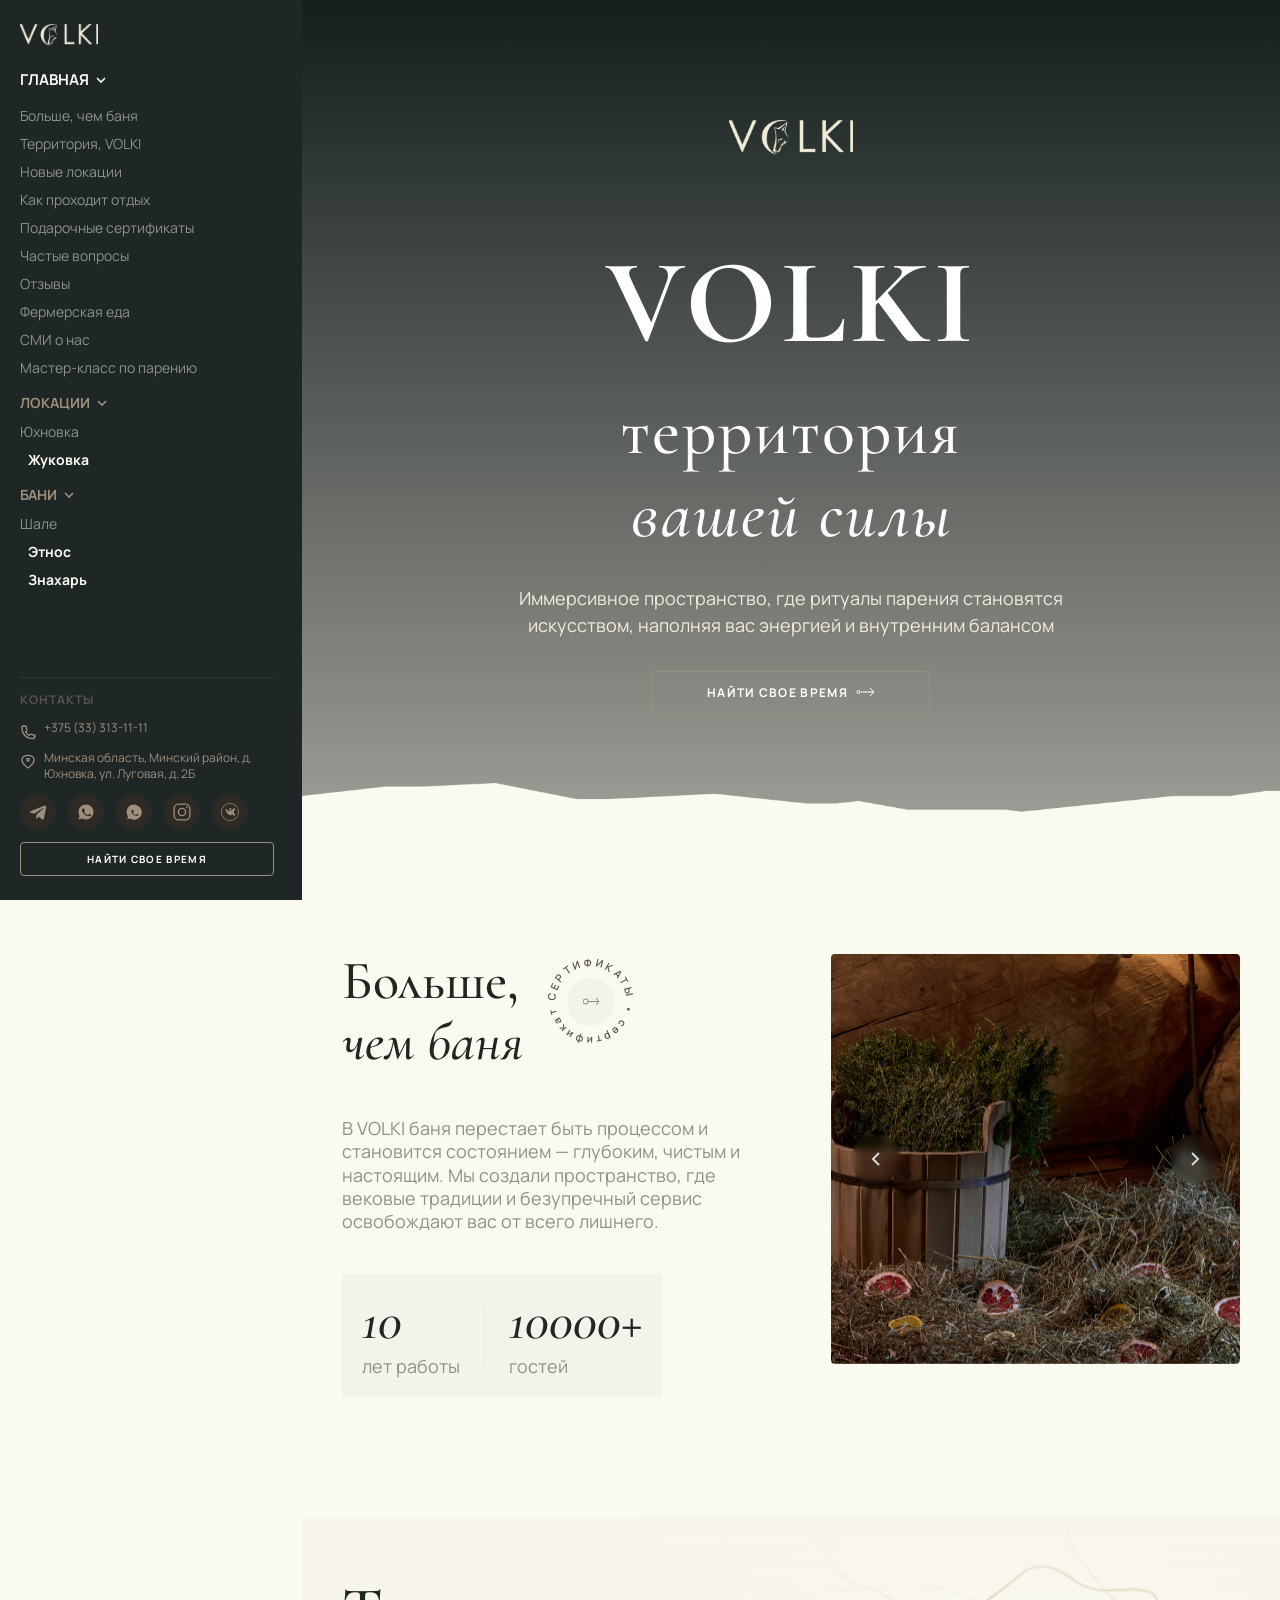
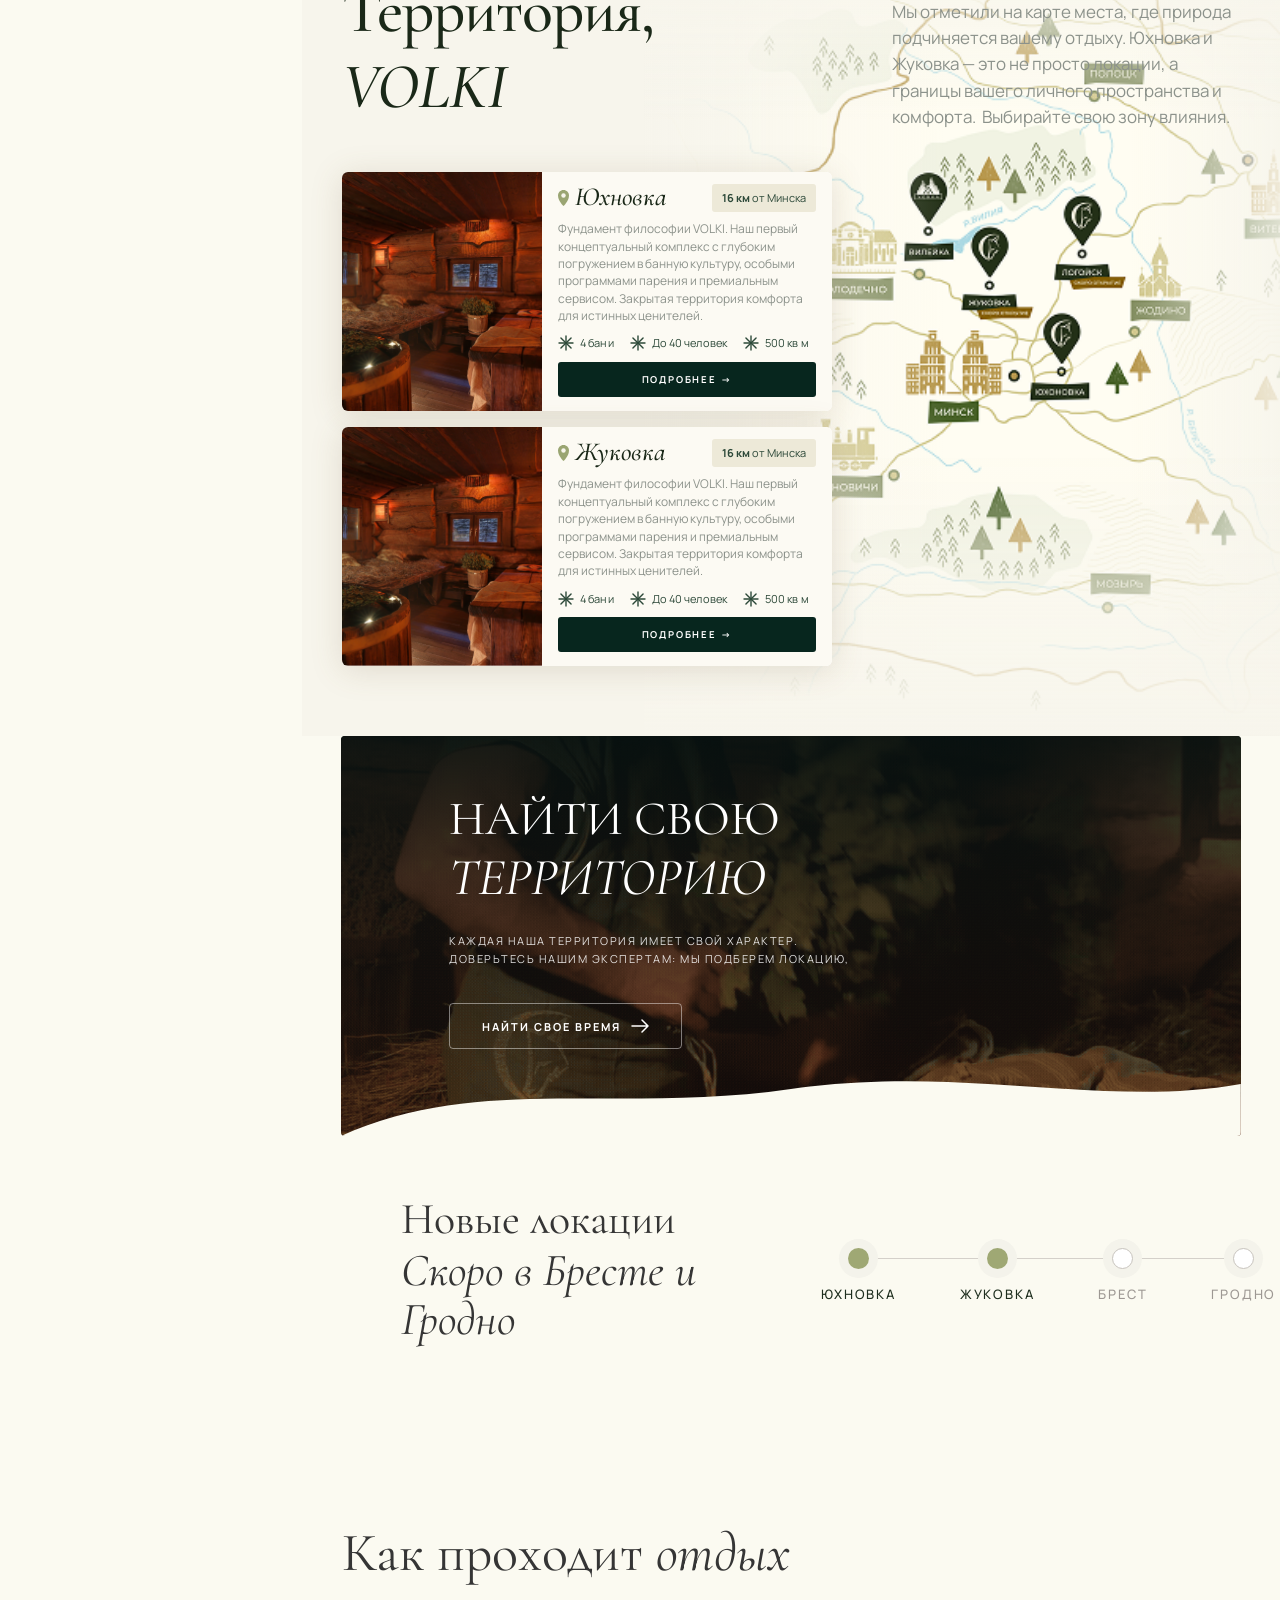
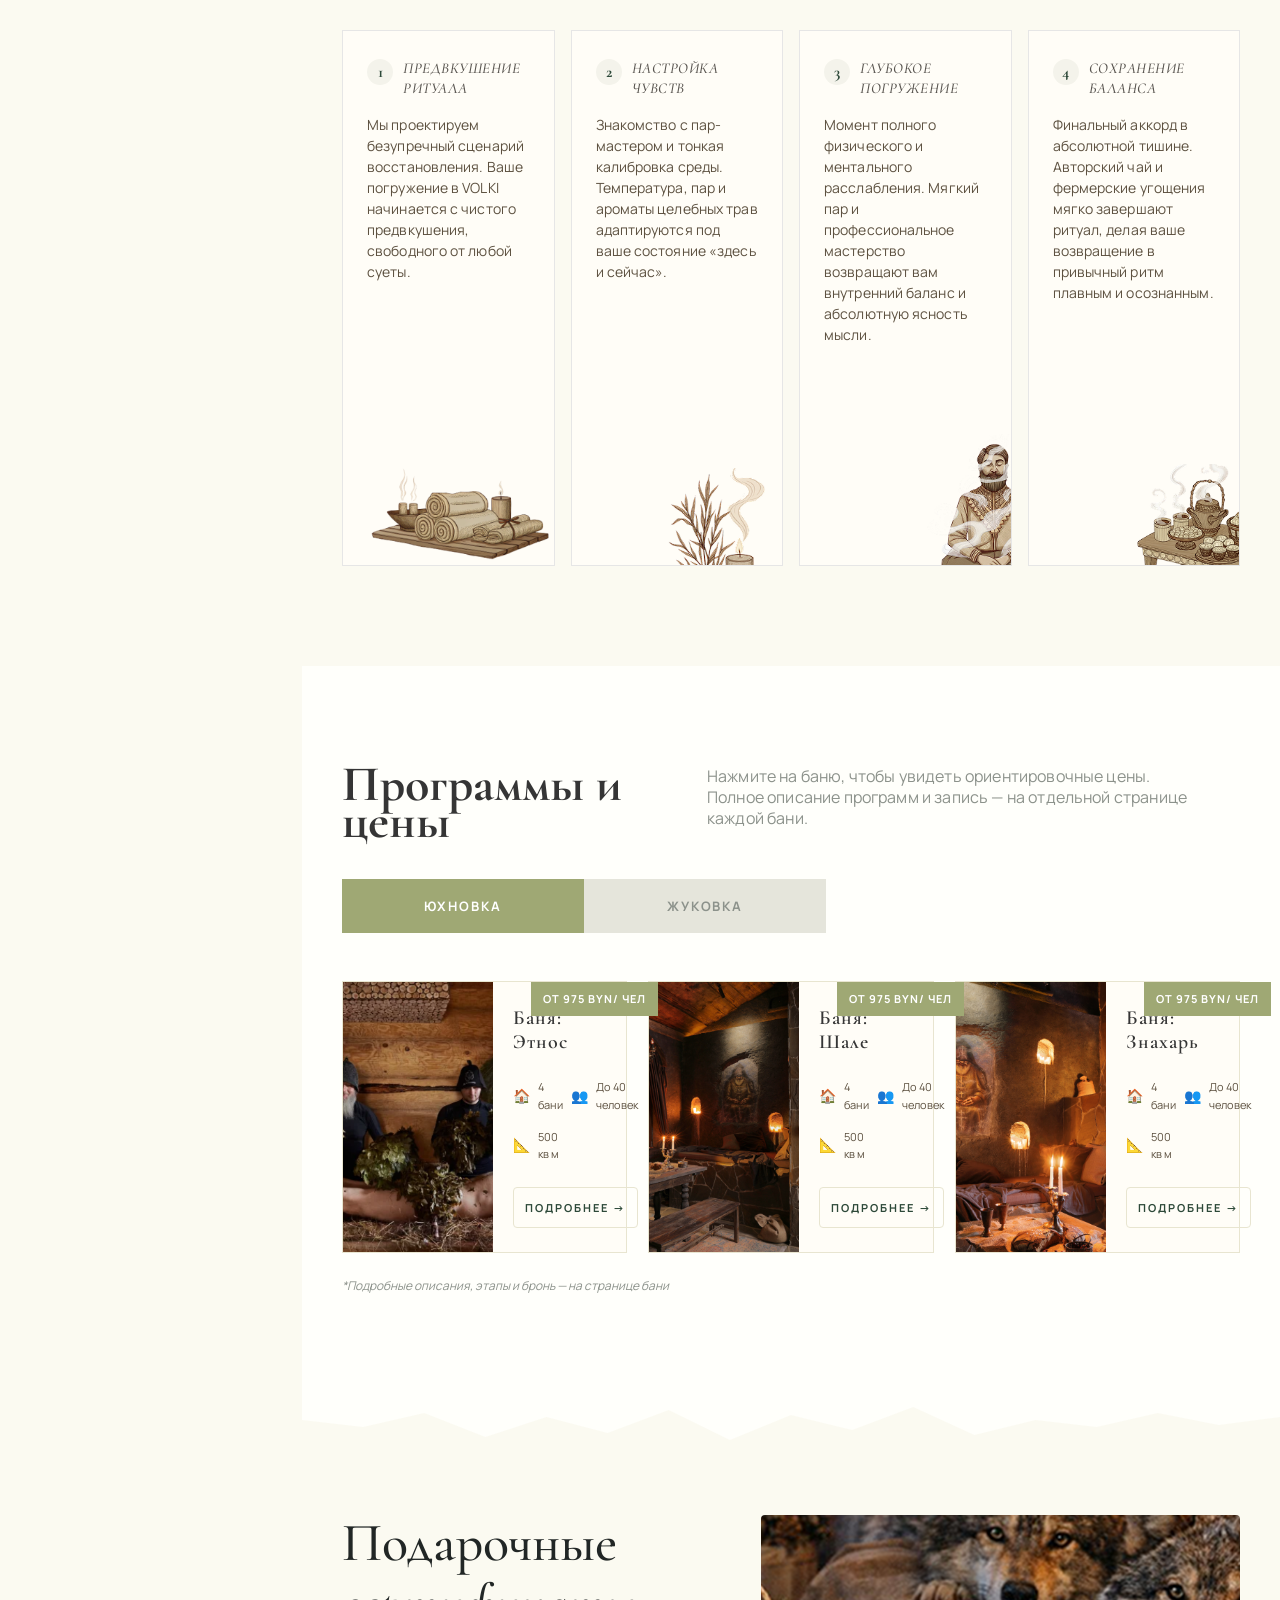
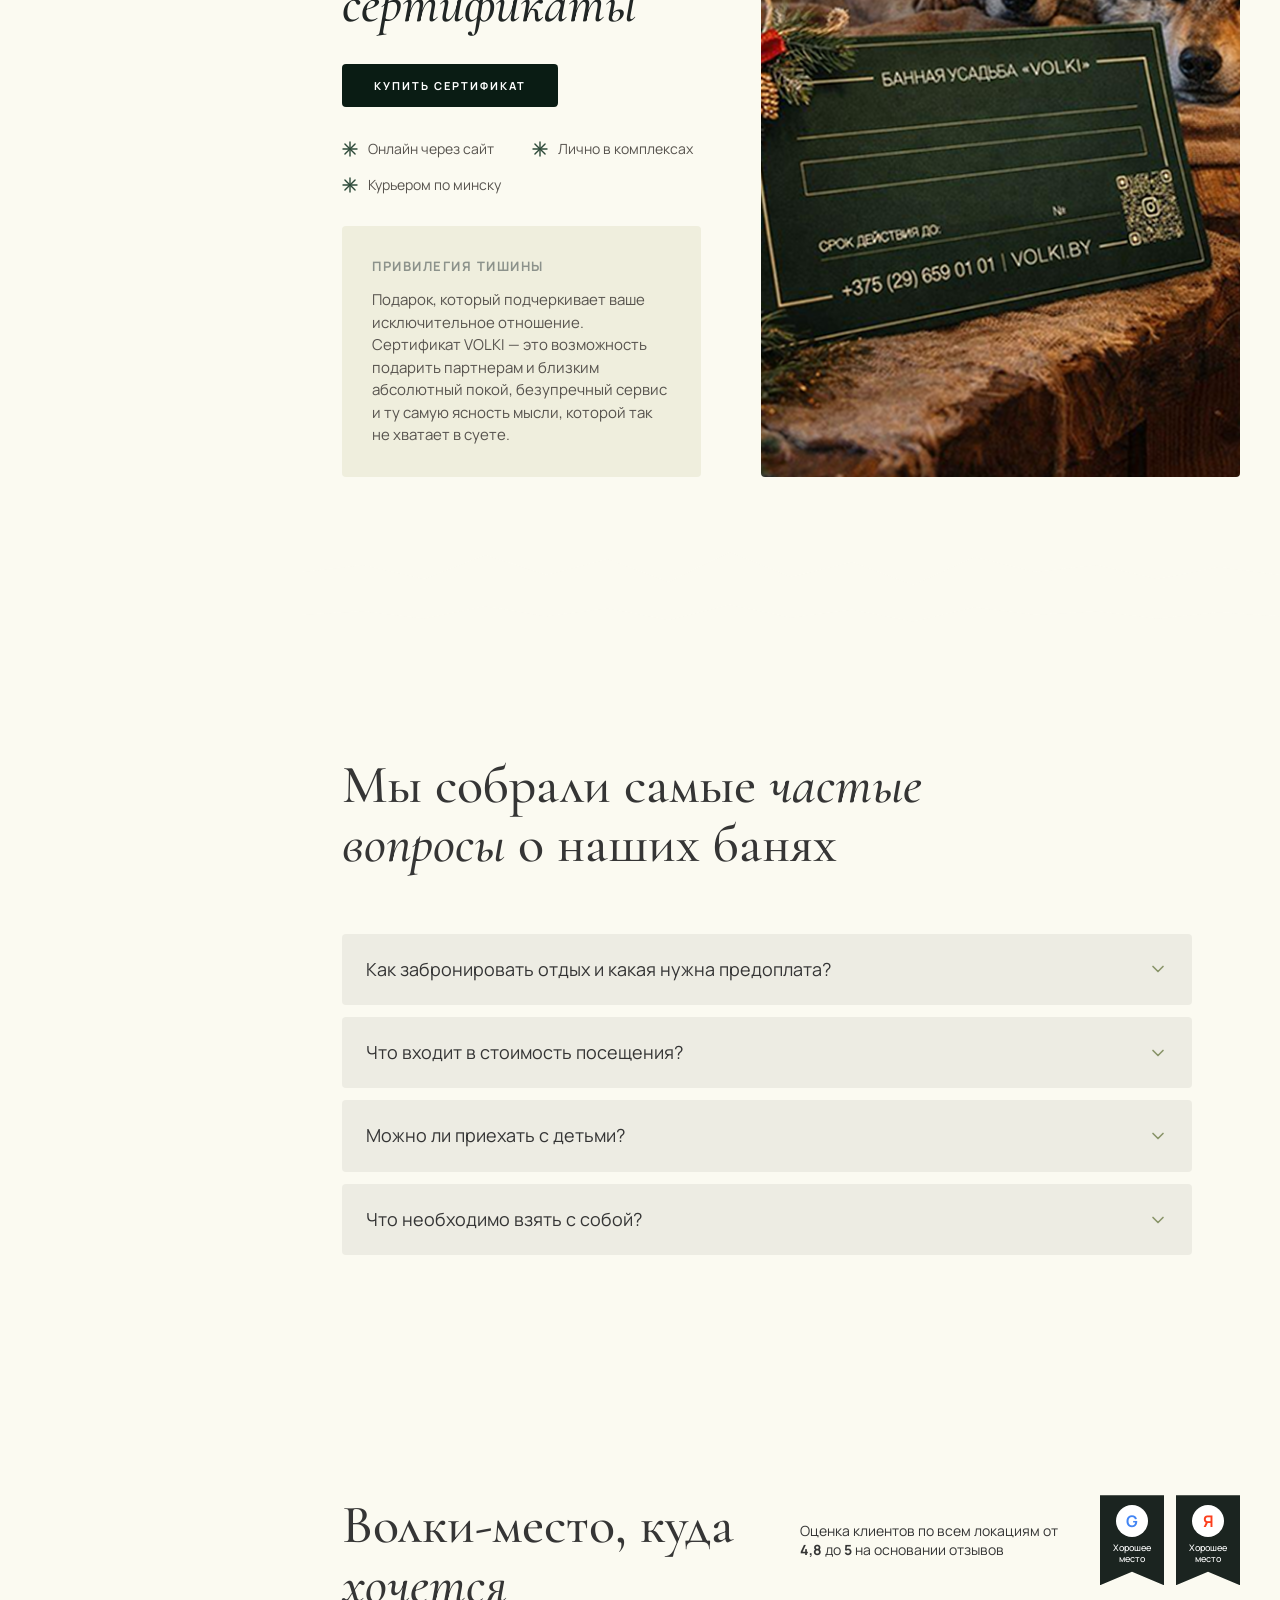
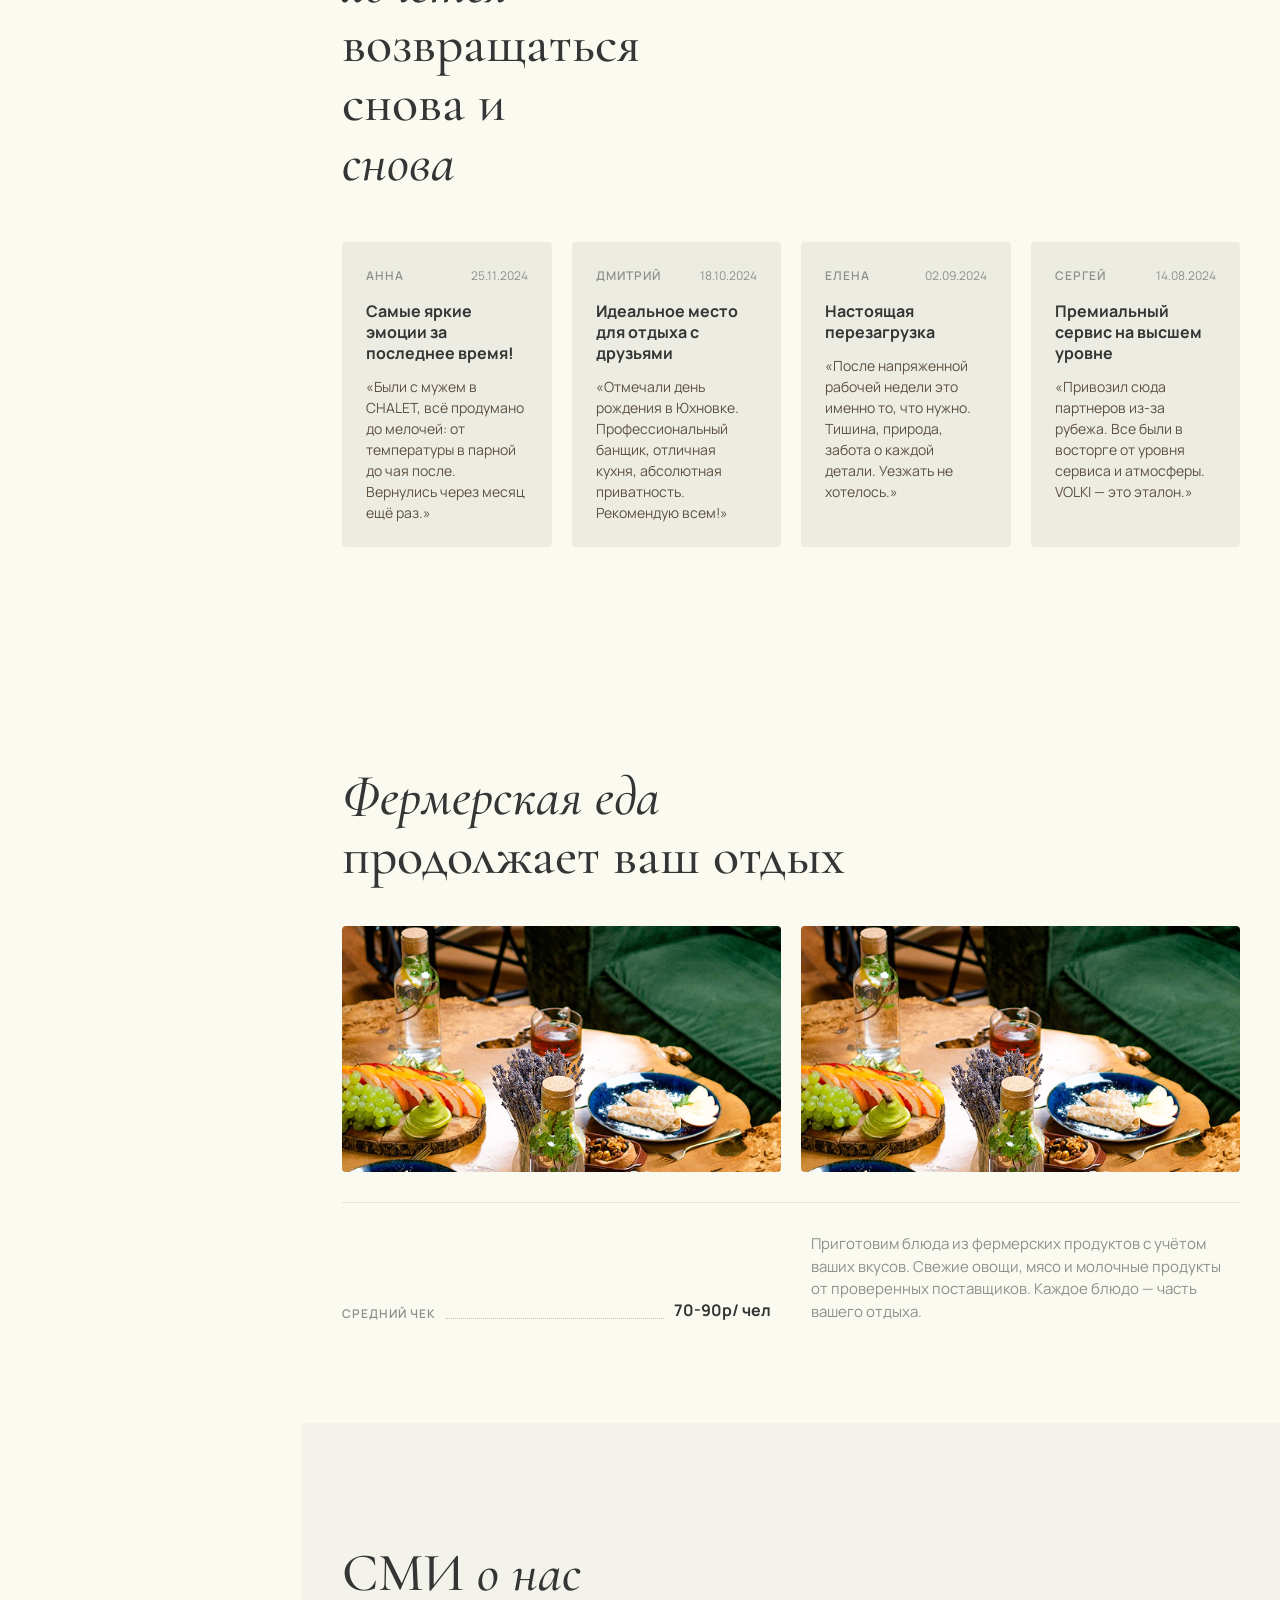
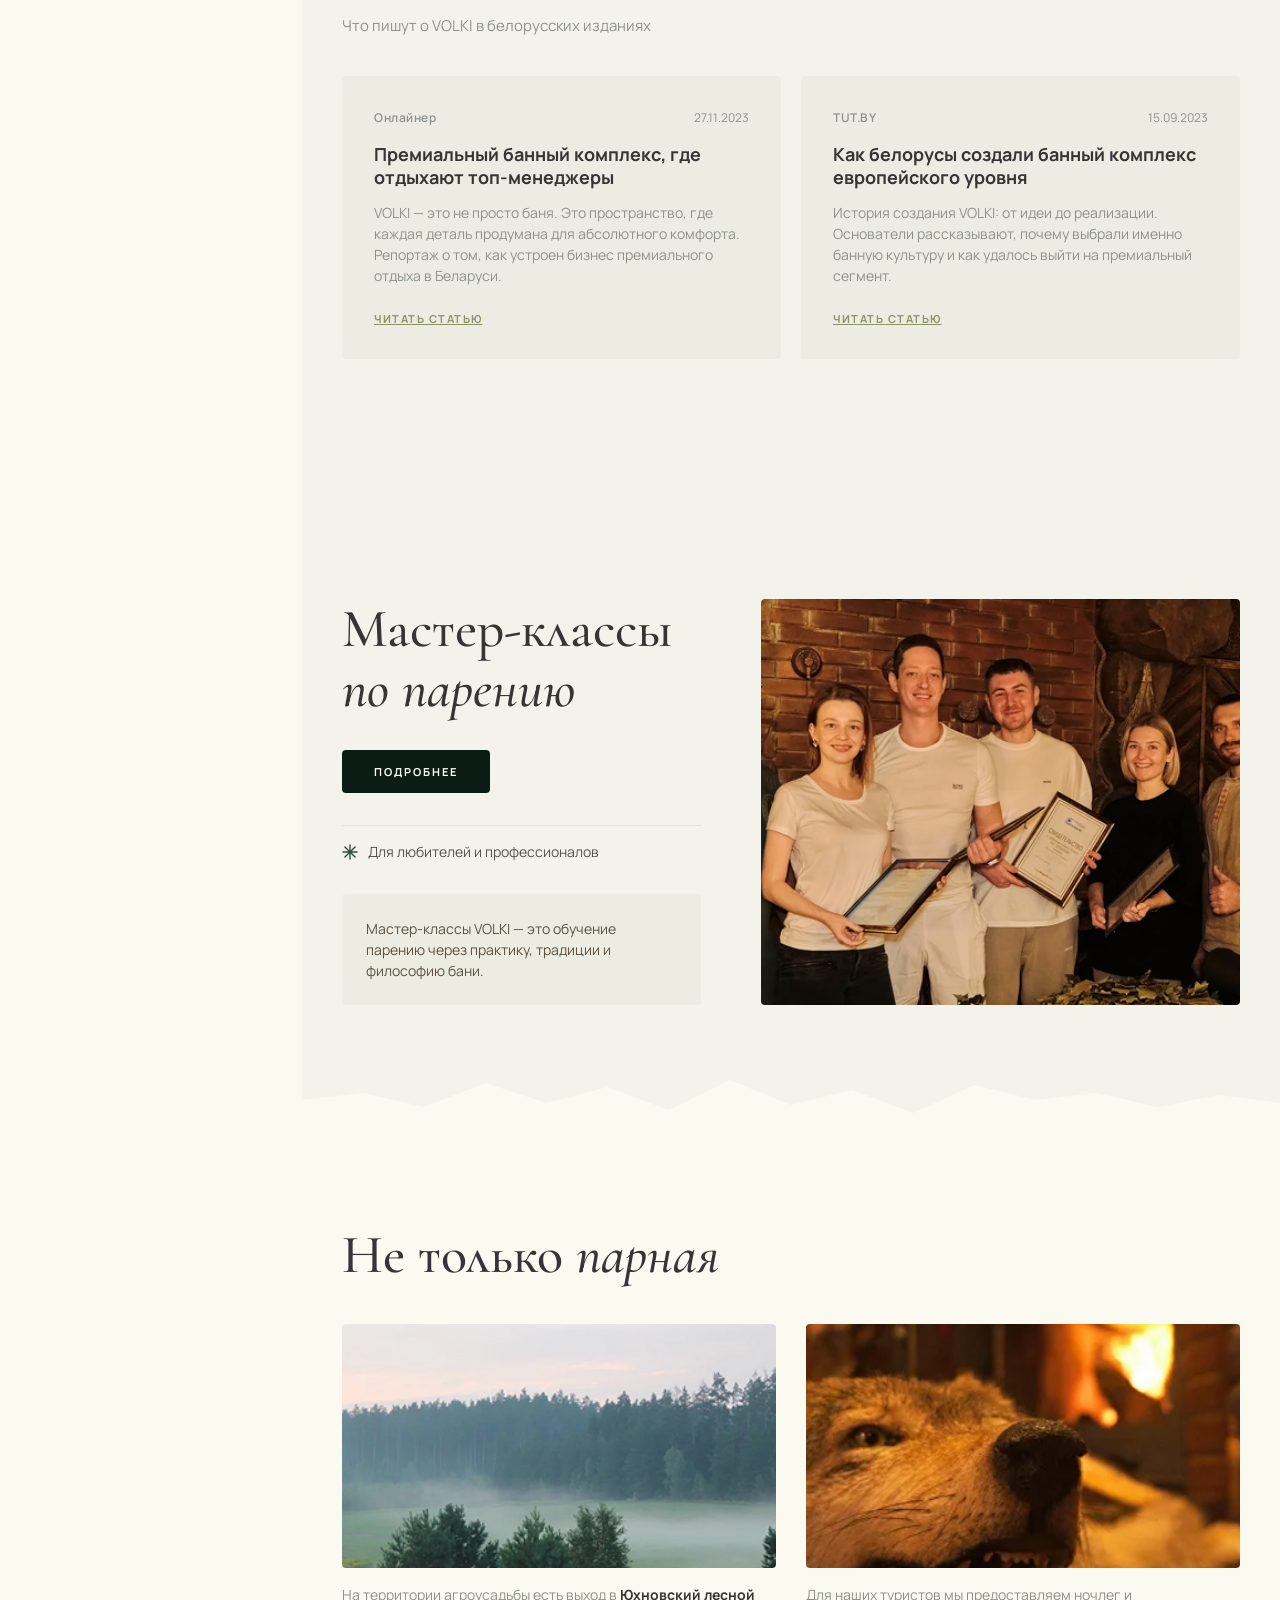
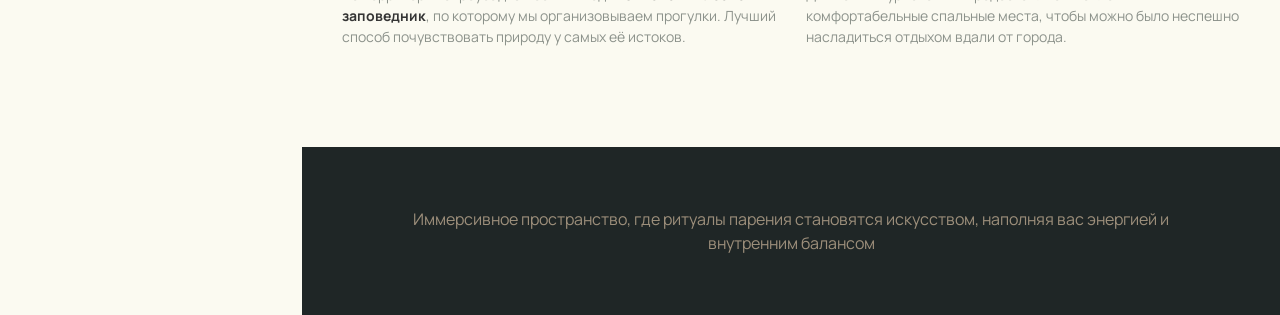
==== commit 01d8936f: "update" ====
--- a/index.html
+++ b/index.html
@@ -156,7 +156,7 @@
     <!-- Hero Section -->
     <section class="hero">
         <video class="hero-video" autoplay muted loop playsinline>
-            <source src="IMG_5800.MOV" type="video/mp4">
+            <source src="assets/images/IMG_5800.MOV" type="video/mp4">
         </video>
         <div class="hero-content">
             <div class="logo">
--- a/css/home-styles.css
+++ b/css/home-styles.css
@@ -15,19 +15,6 @@
     overflow-x: hidden;
     margin: 0;
     padding: 0;
-    position: relative;
-}
-
-body::before {
-    content: '';
-    position: fixed;
-    left: 0;
-    top: 0;
-    width: 302px;
-    height: 100vh;
-    background: #fbfaf1;
-    z-index: 999;
-    pointer-events: none;
 }
 
 /* Sidebar Menu */
@@ -38,7 +25,7 @@
     width: 302px;
     height: 100vh;
     background: #1f2626;
-    border-radius: 0 32px 32px 0;
+    border-radius: 0;
     z-index: 1000;
     overflow-y: auto;
     overflow-x: hidden;
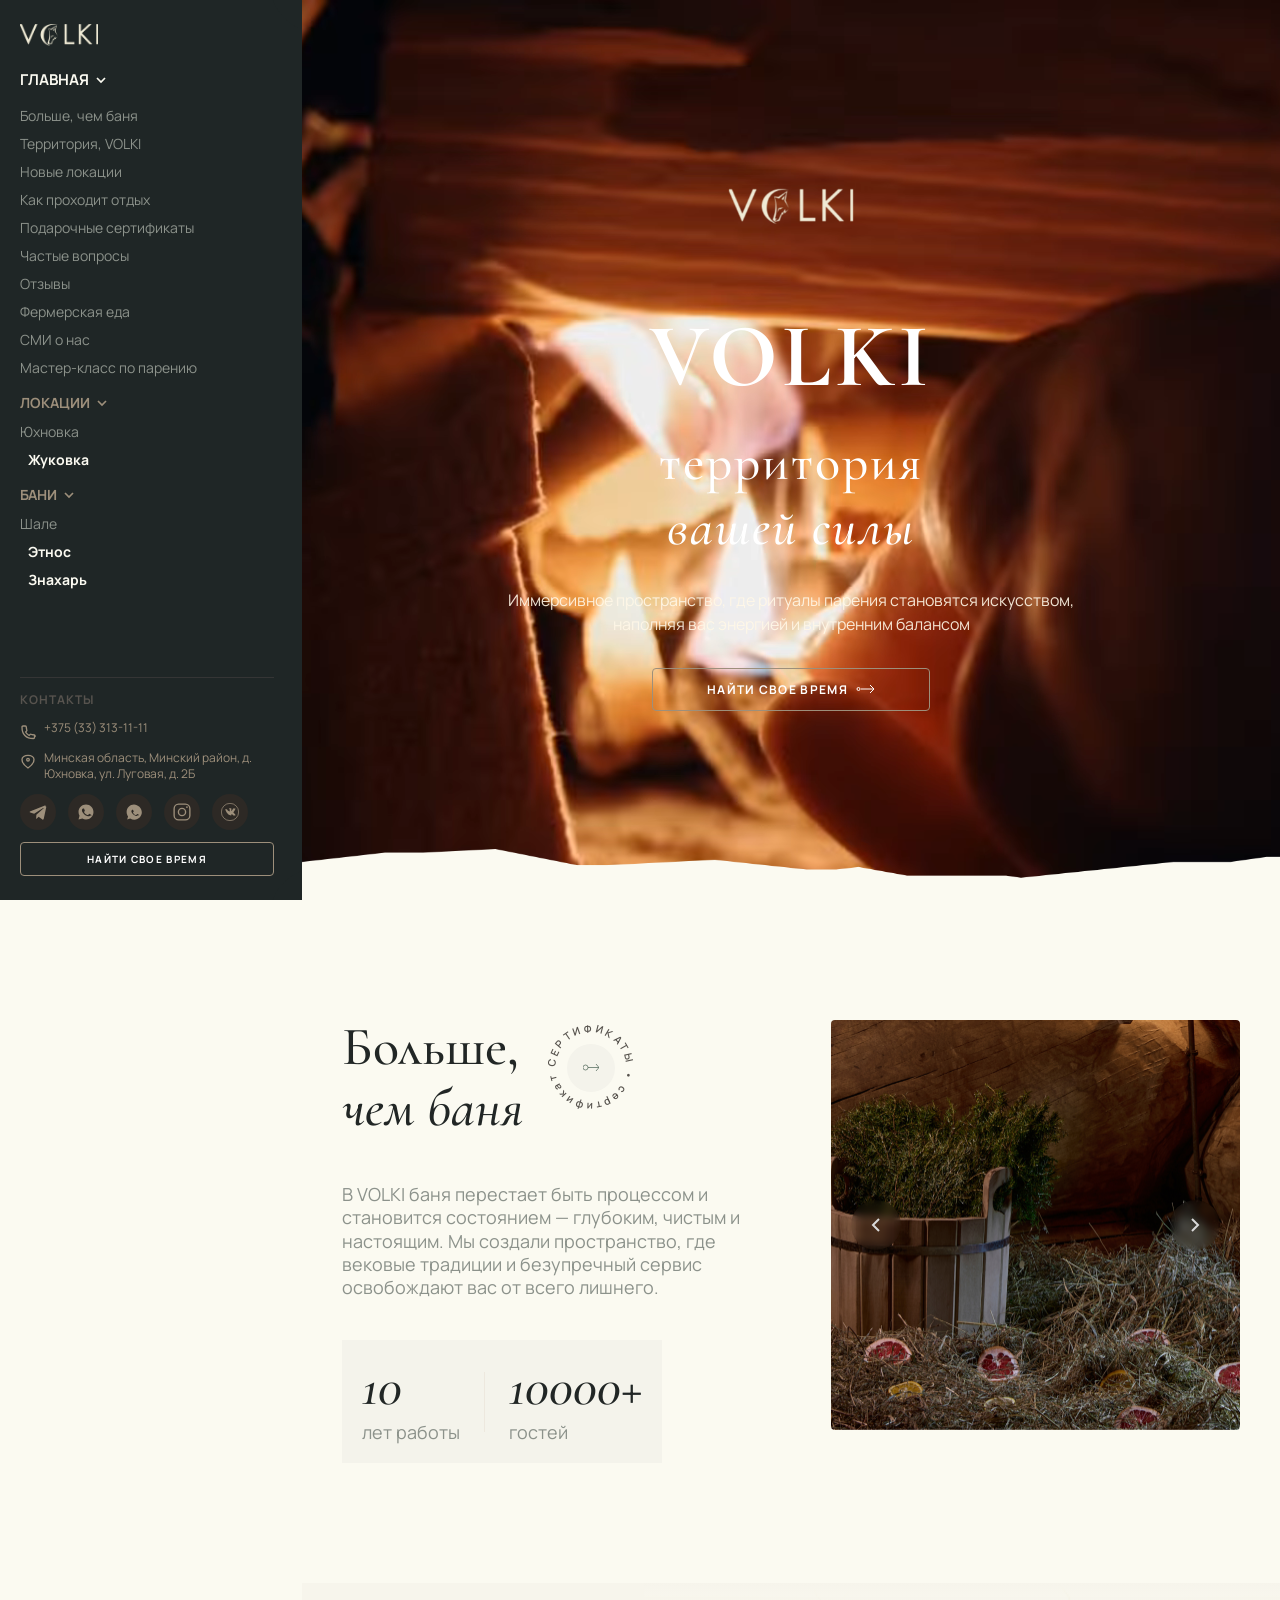
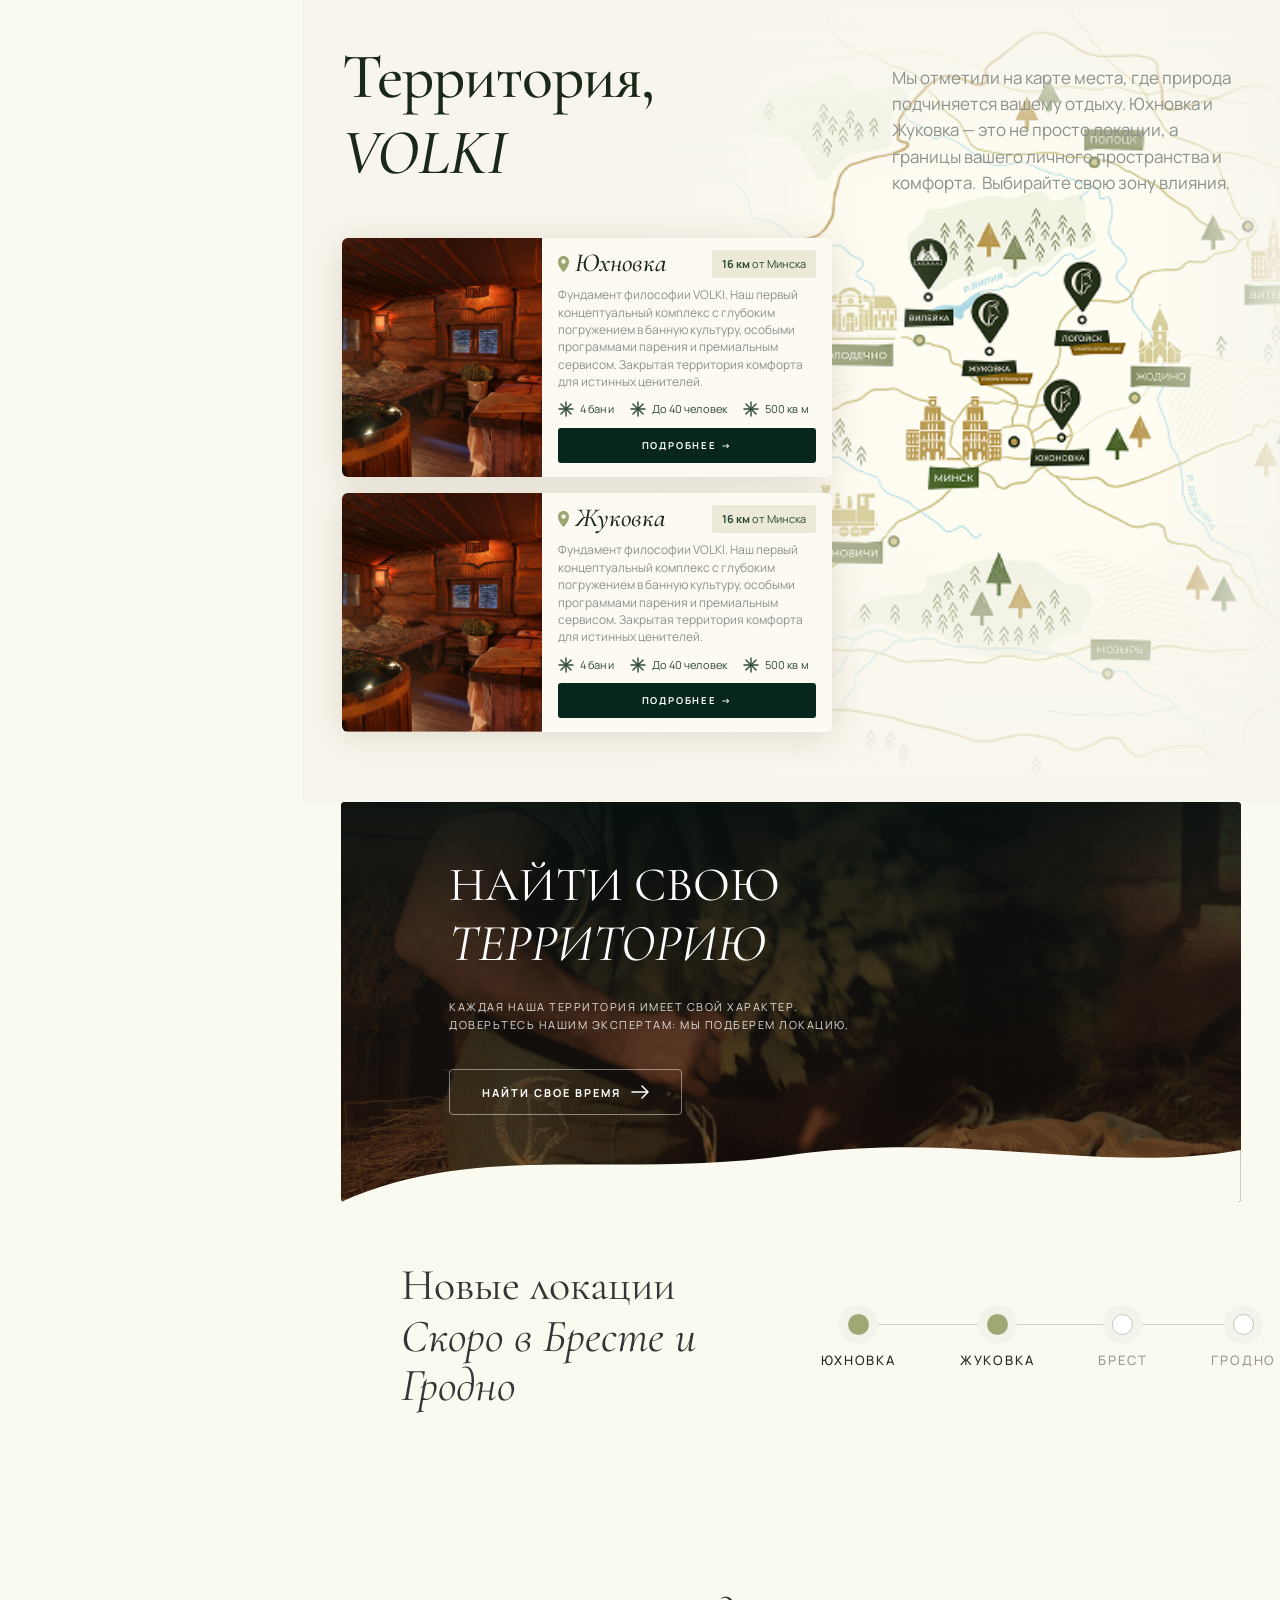
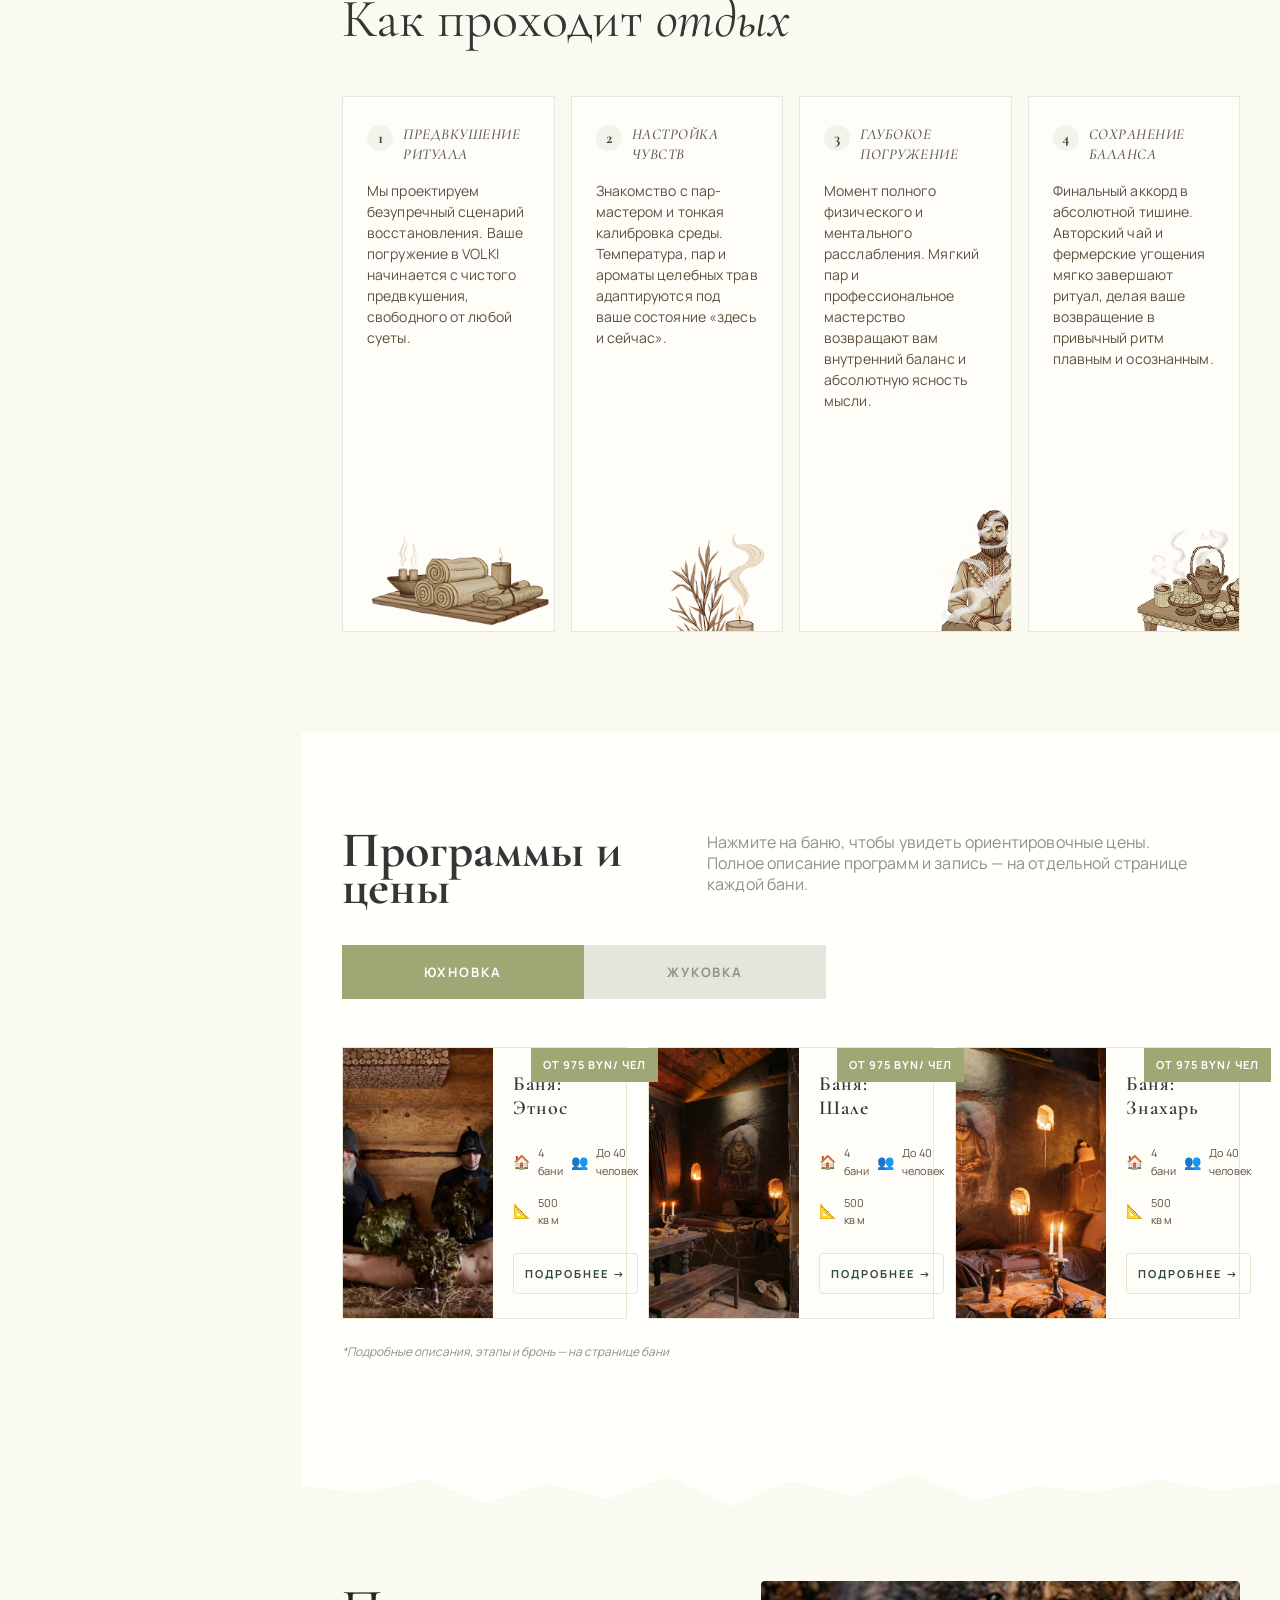
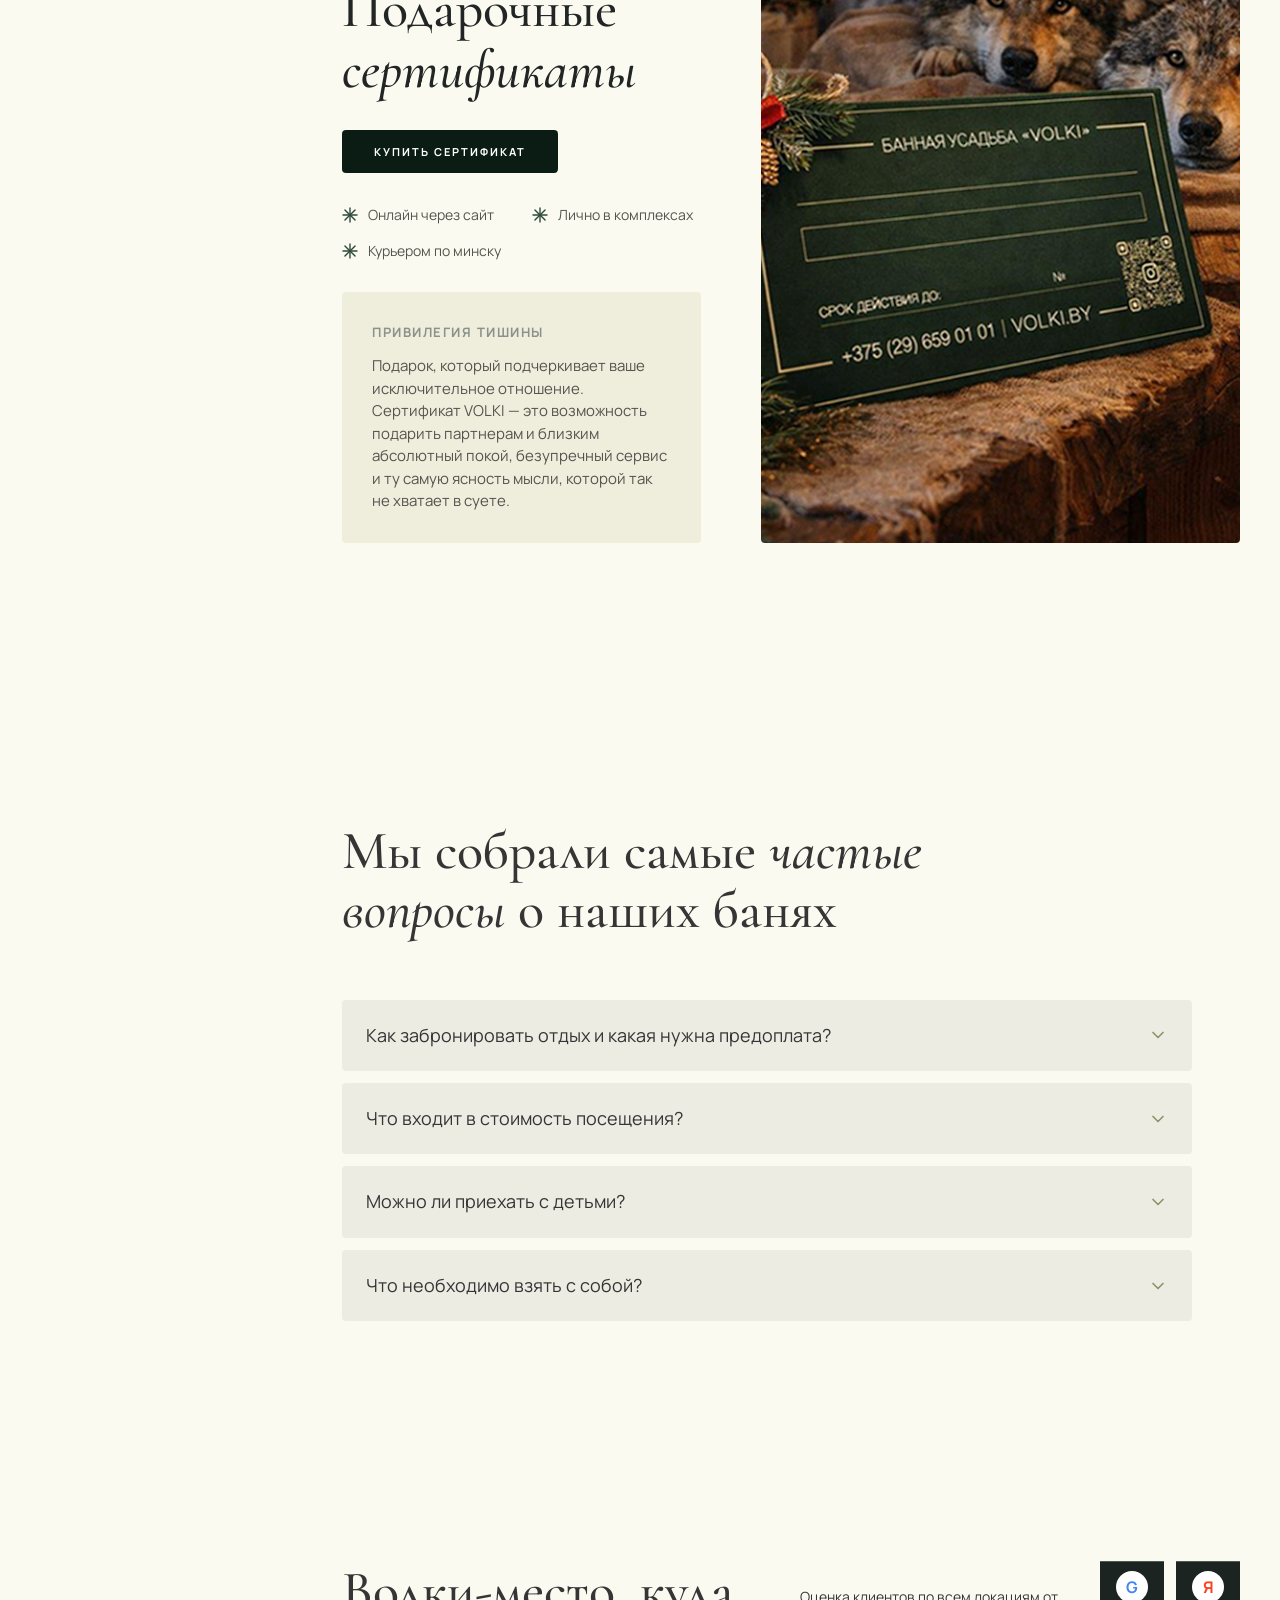
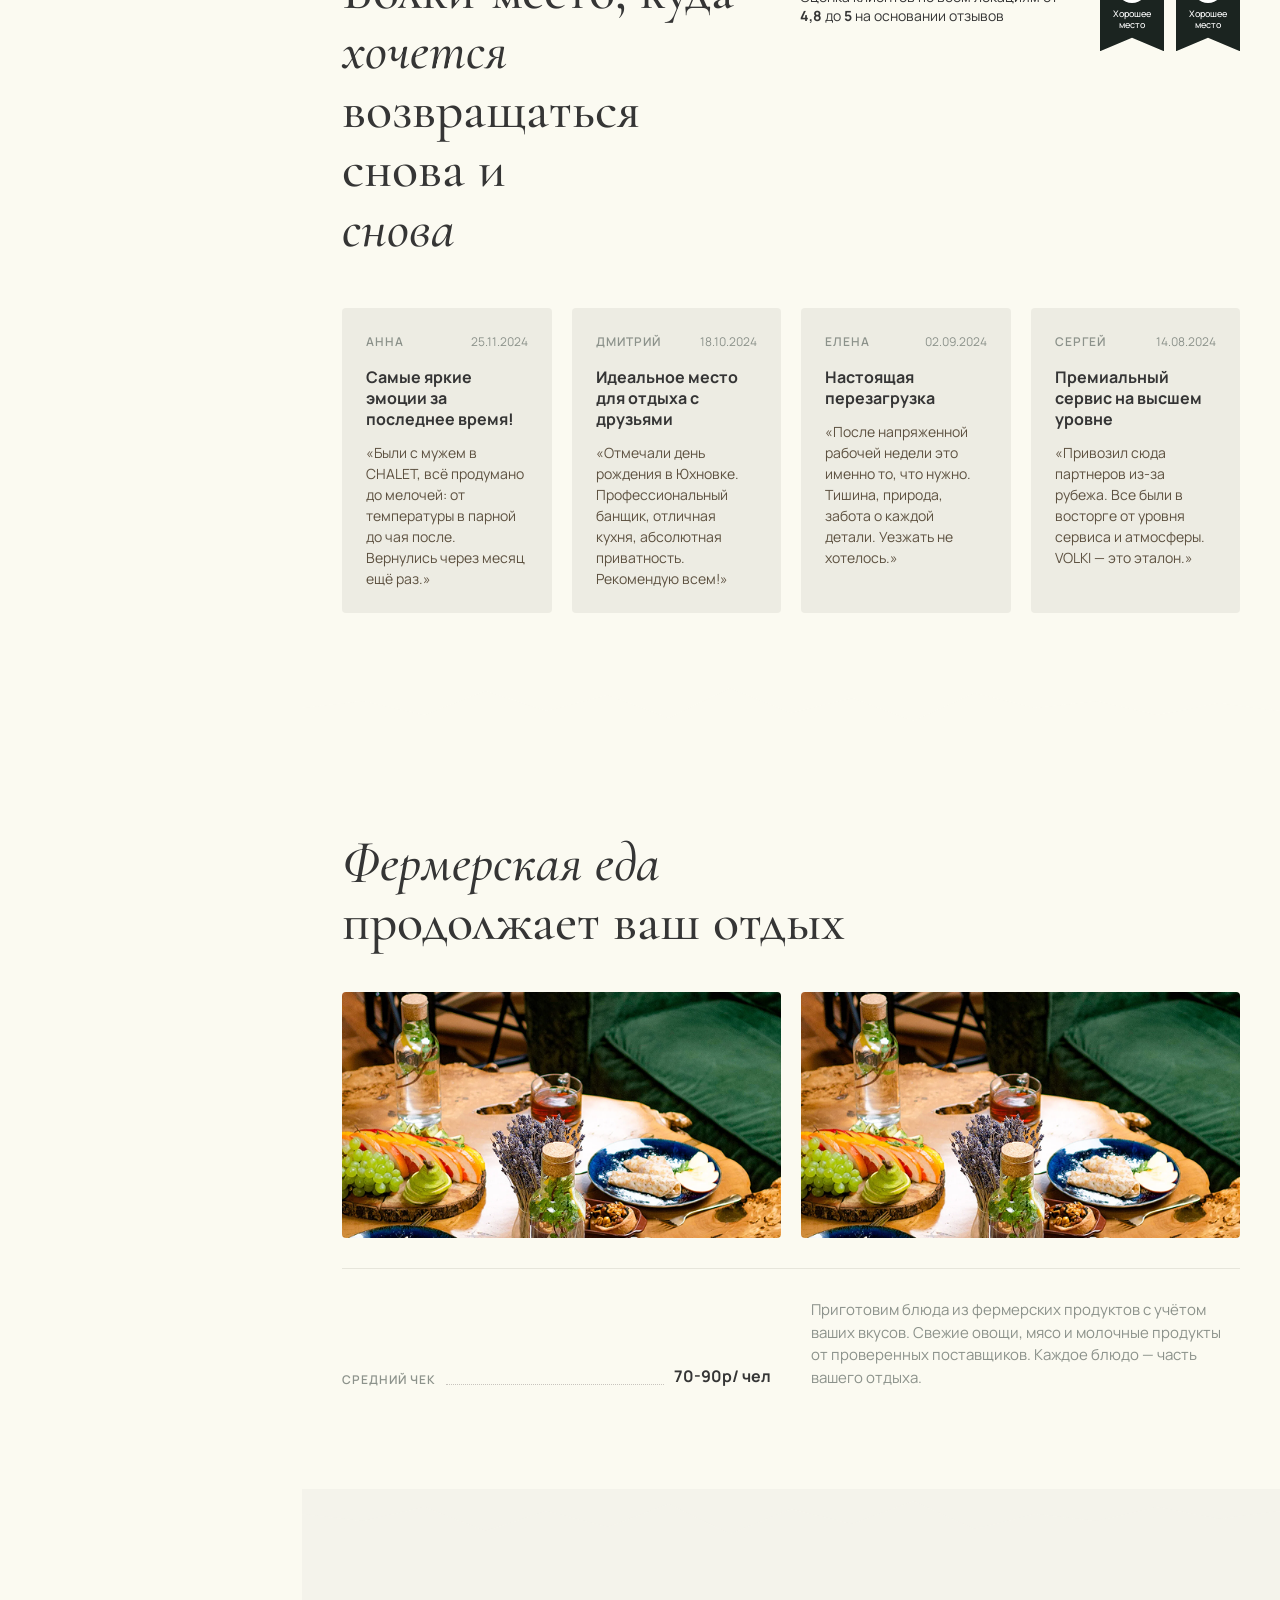
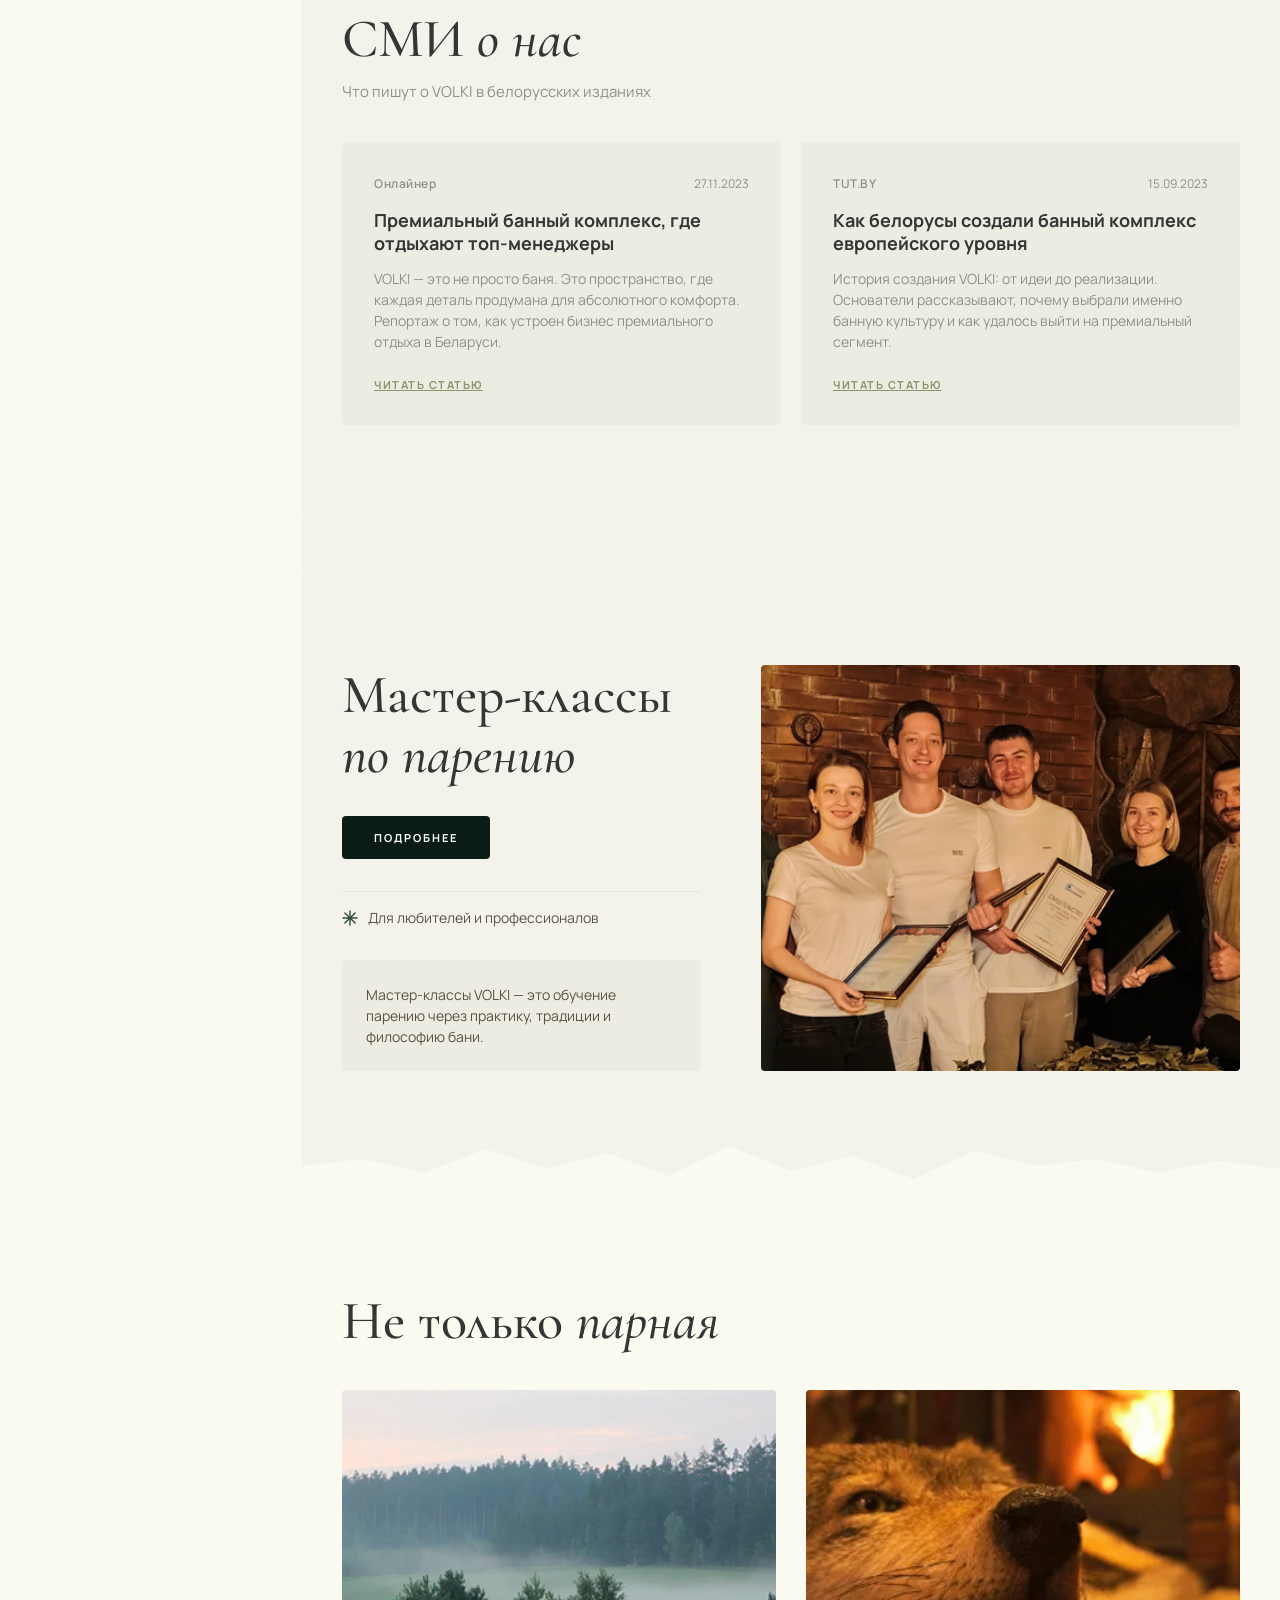
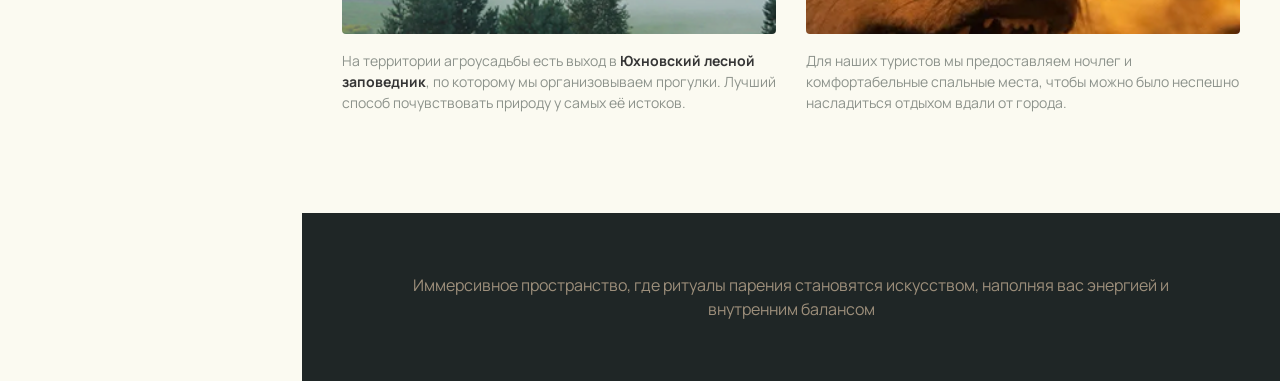
==== commit 02822842: "update" ====
--- a/index.html
+++ b/index.html
@@ -155,8 +155,10 @@
     <main class="main-content">
     <!-- Hero Section -->
     <section class="hero">
-        <video class="hero-video" autoplay muted loop playsinline>
-            <source src="assets/images/IMG_5800.MOV" type="video/mp4">
+        <video class="hero-video" autoplay muted loop playsinline preload="metadata" poster="assets/images/hero-poster.jpg">
+            <source src="assets/images/IMG_5800.webm" type="video/webm">
+            <source src="assets/images/IMG_5800.mp4" type="video/mp4">
+            Ваш браузер не поддерживает видео HTML5.
         </video>
         <div class="hero-content">
             <div class="logo">
--- a/css/home-styles.css
+++ b/css/home-styles.css
@@ -31,6 +31,36 @@
     overflow-x: hidden;
     display: flex;
     flex-direction: column;
+}
+
+/* Вогнутое скругление верхнего правого угла */
+.sidebar-menu::before {
+    content: '';
+    position: absolute;
+    top: 0;
+    right: -32px;
+    width: 32px;
+    height: 32px;
+    background: transparent;
+    border-radius: 0 0 0 32px;
+    box-shadow: -16px -16px 0 16px #1f2626;
+    pointer-events: none;
+    z-index: 1;
+}
+
+/* Вогнутое скругление нижнего правого угла */
+.sidebar-menu::after {
+    content: '';
+    position: absolute;
+    bottom: 0;
+    right: -32px;
+    width: 32px;
+    height: 32px;
+    background: transparent;
+    border-radius: 32px 0 0 0;
+    box-shadow: -16px 16px 0 16px #1f2626;
+    pointer-events: none;
+    z-index: 1;
 }
 
 .sidebar-menu::-webkit-scrollbar {
@@ -285,7 +315,9 @@
 /* Hero Section */
 .hero {
     position: relative;
-    height: 834px;
+    height: 100vh;
+    min-height: 600px;
+    max-height: 900px;
     display: flex;
     align-items: center;
     justify-content: center;
@@ -299,7 +331,11 @@
     width: 100%;
     height: 100%;
     object-fit: cover;
+    object-position: center;
     z-index: 1;
+    /* Плавный переход при загрузке видео */
+    opacity: 1;
+    transition: opacity 0.3s ease-in-out;
 }
 
 .hero::before {
@@ -340,7 +376,7 @@
 }
 
 .hero-title {
-    font-size: 120px;
+    font-size: 90px;
     line-height: 1;
     letter-spacing: 4px;
     color: #ffffff;
@@ -358,14 +394,14 @@
 }
 
 .hero-subtitle span {
-    font-size: 68px;
+    font-size: 52px;
     line-height: 1.1;
     letter-spacing: 2px;
     color: #ffffff;
 }
 
 .hero-description {
-    font-size: 18px;
+    font-size: 16px;
     line-height: 1.5;
     color: rgba(255, 247, 231, 0.9);
     max-width: 620px;
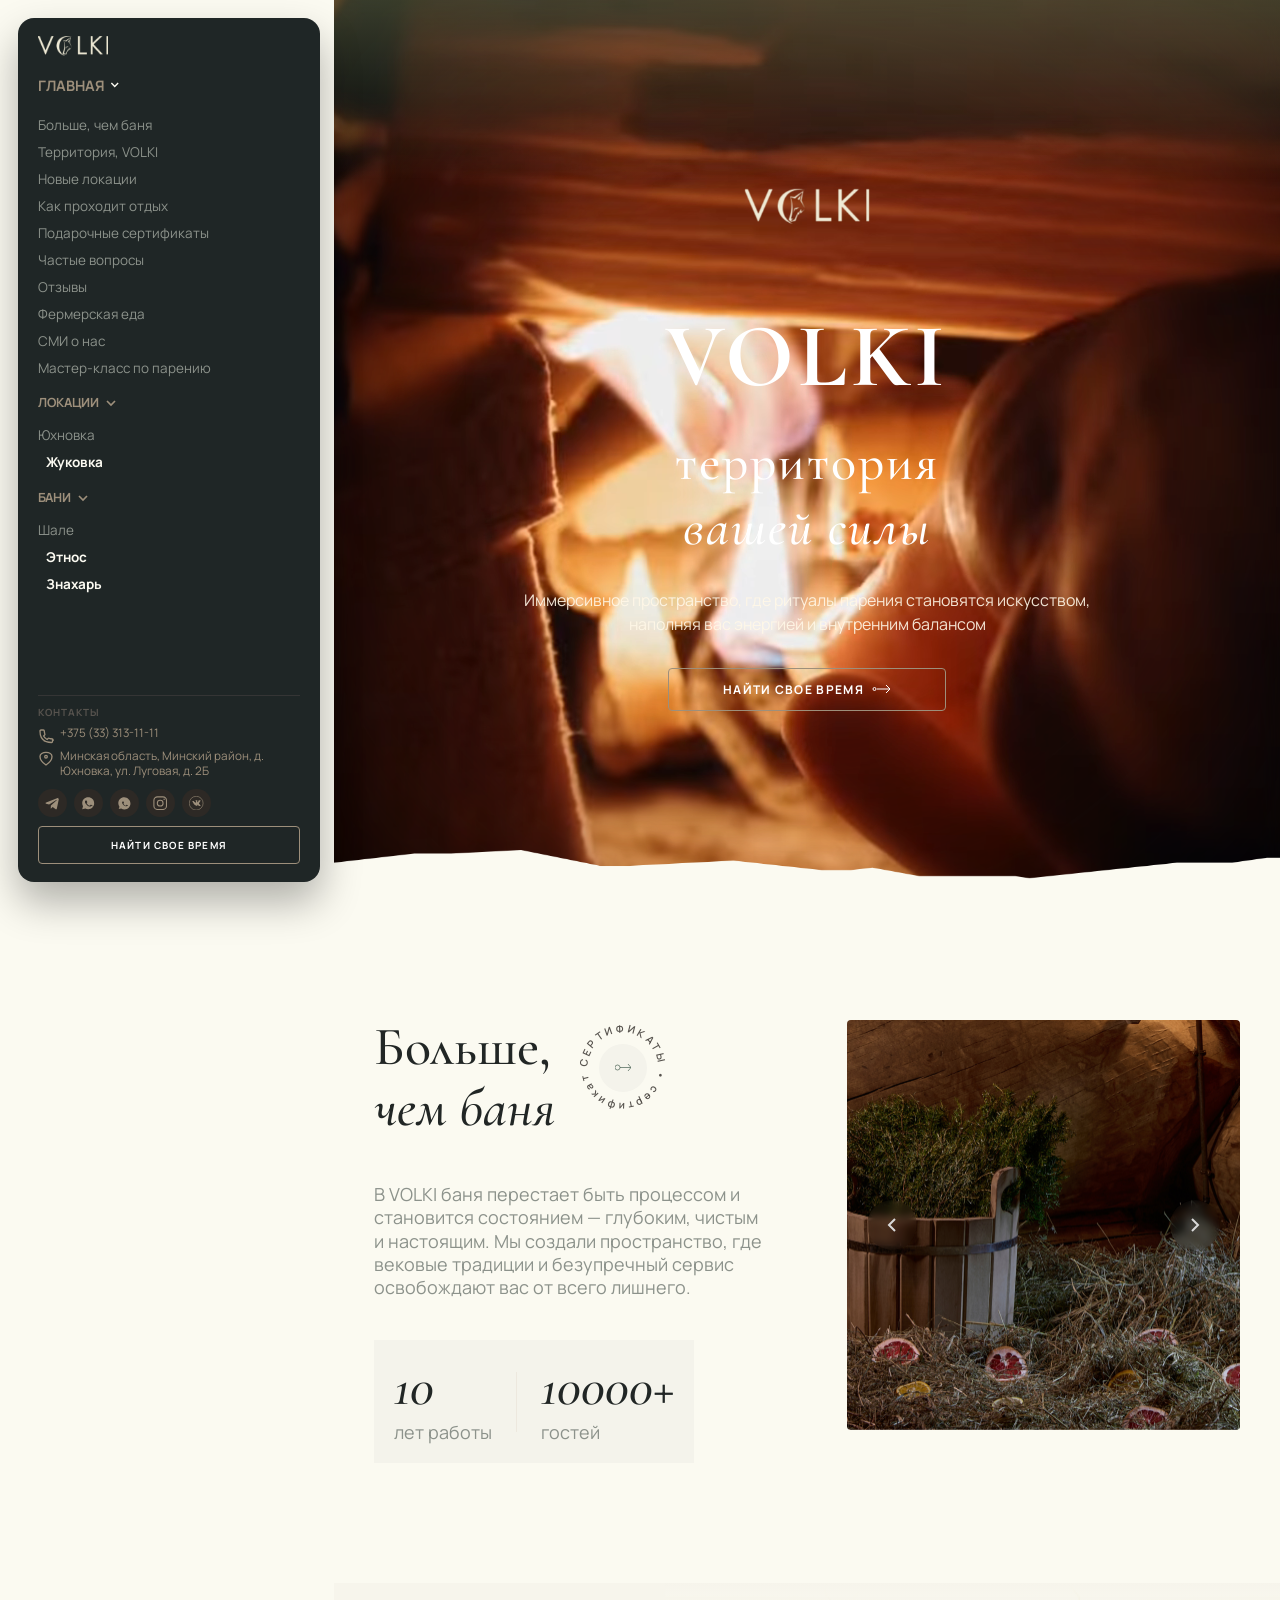
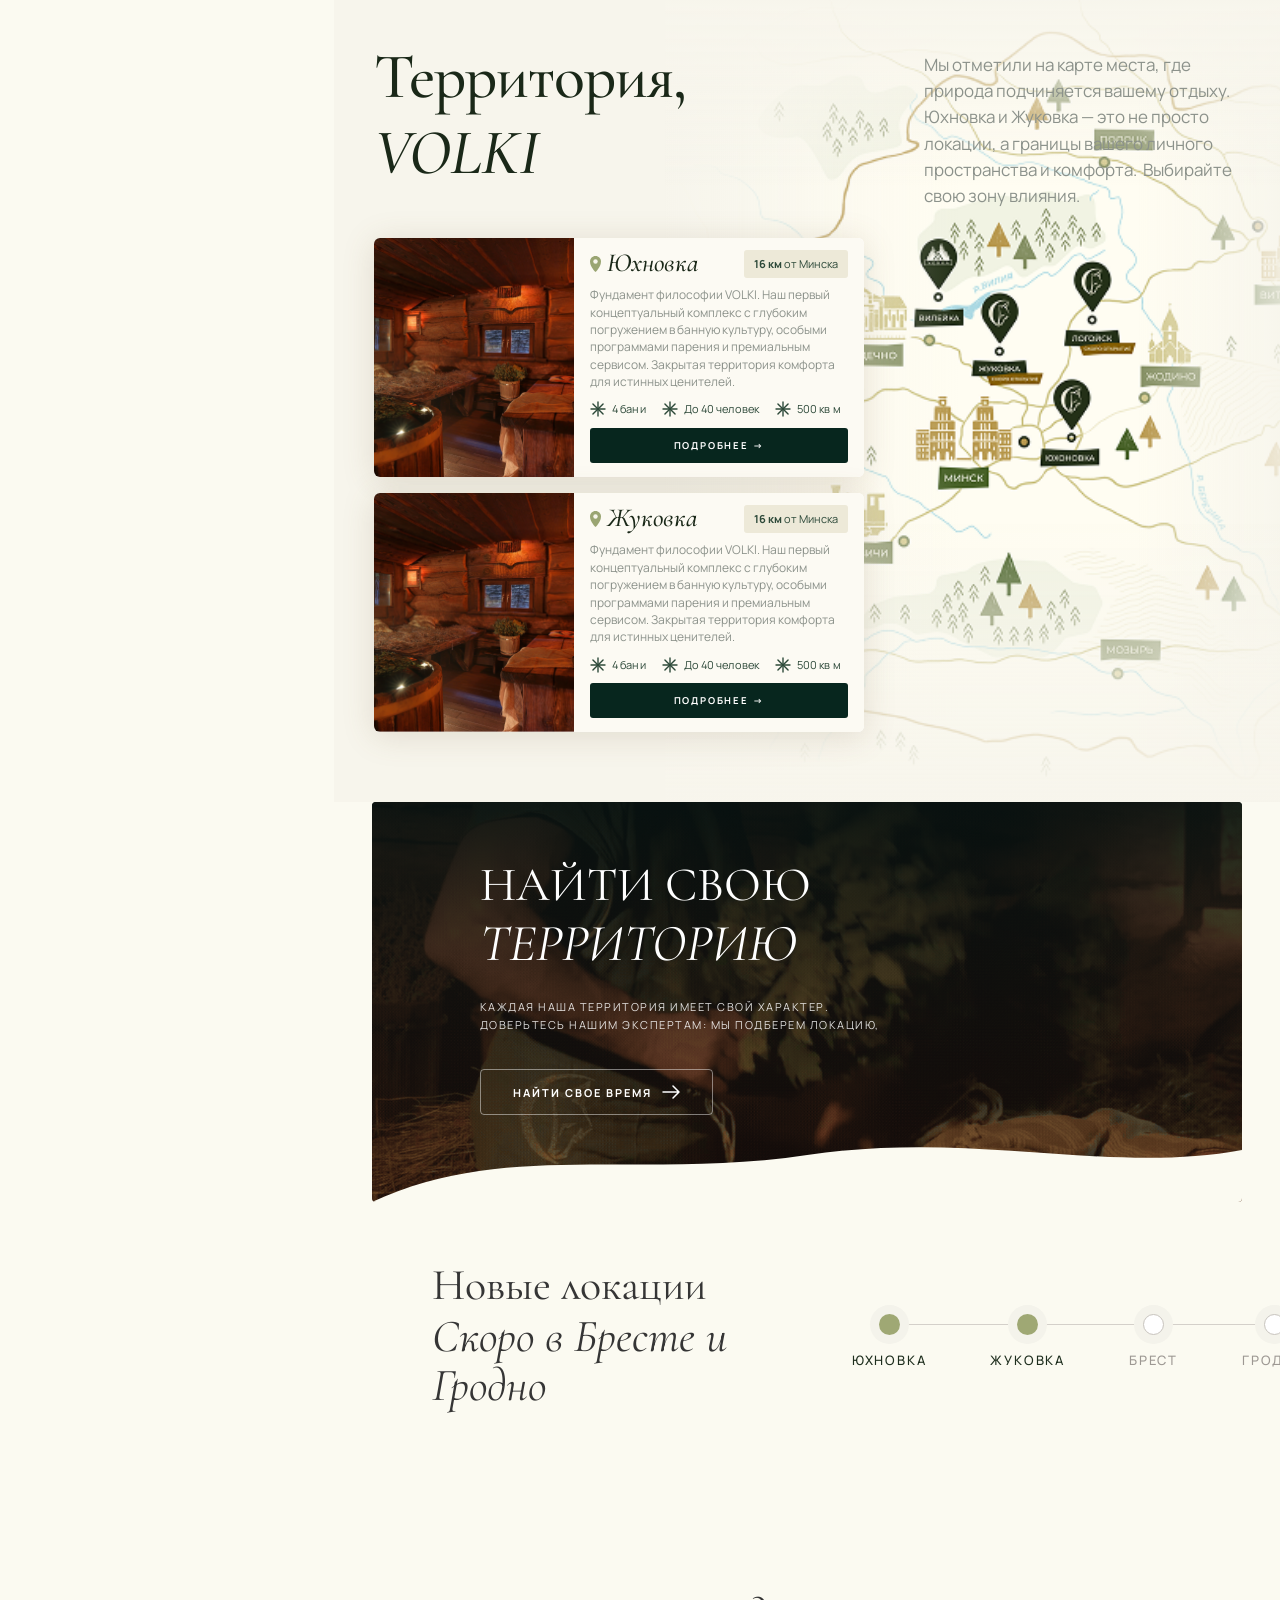
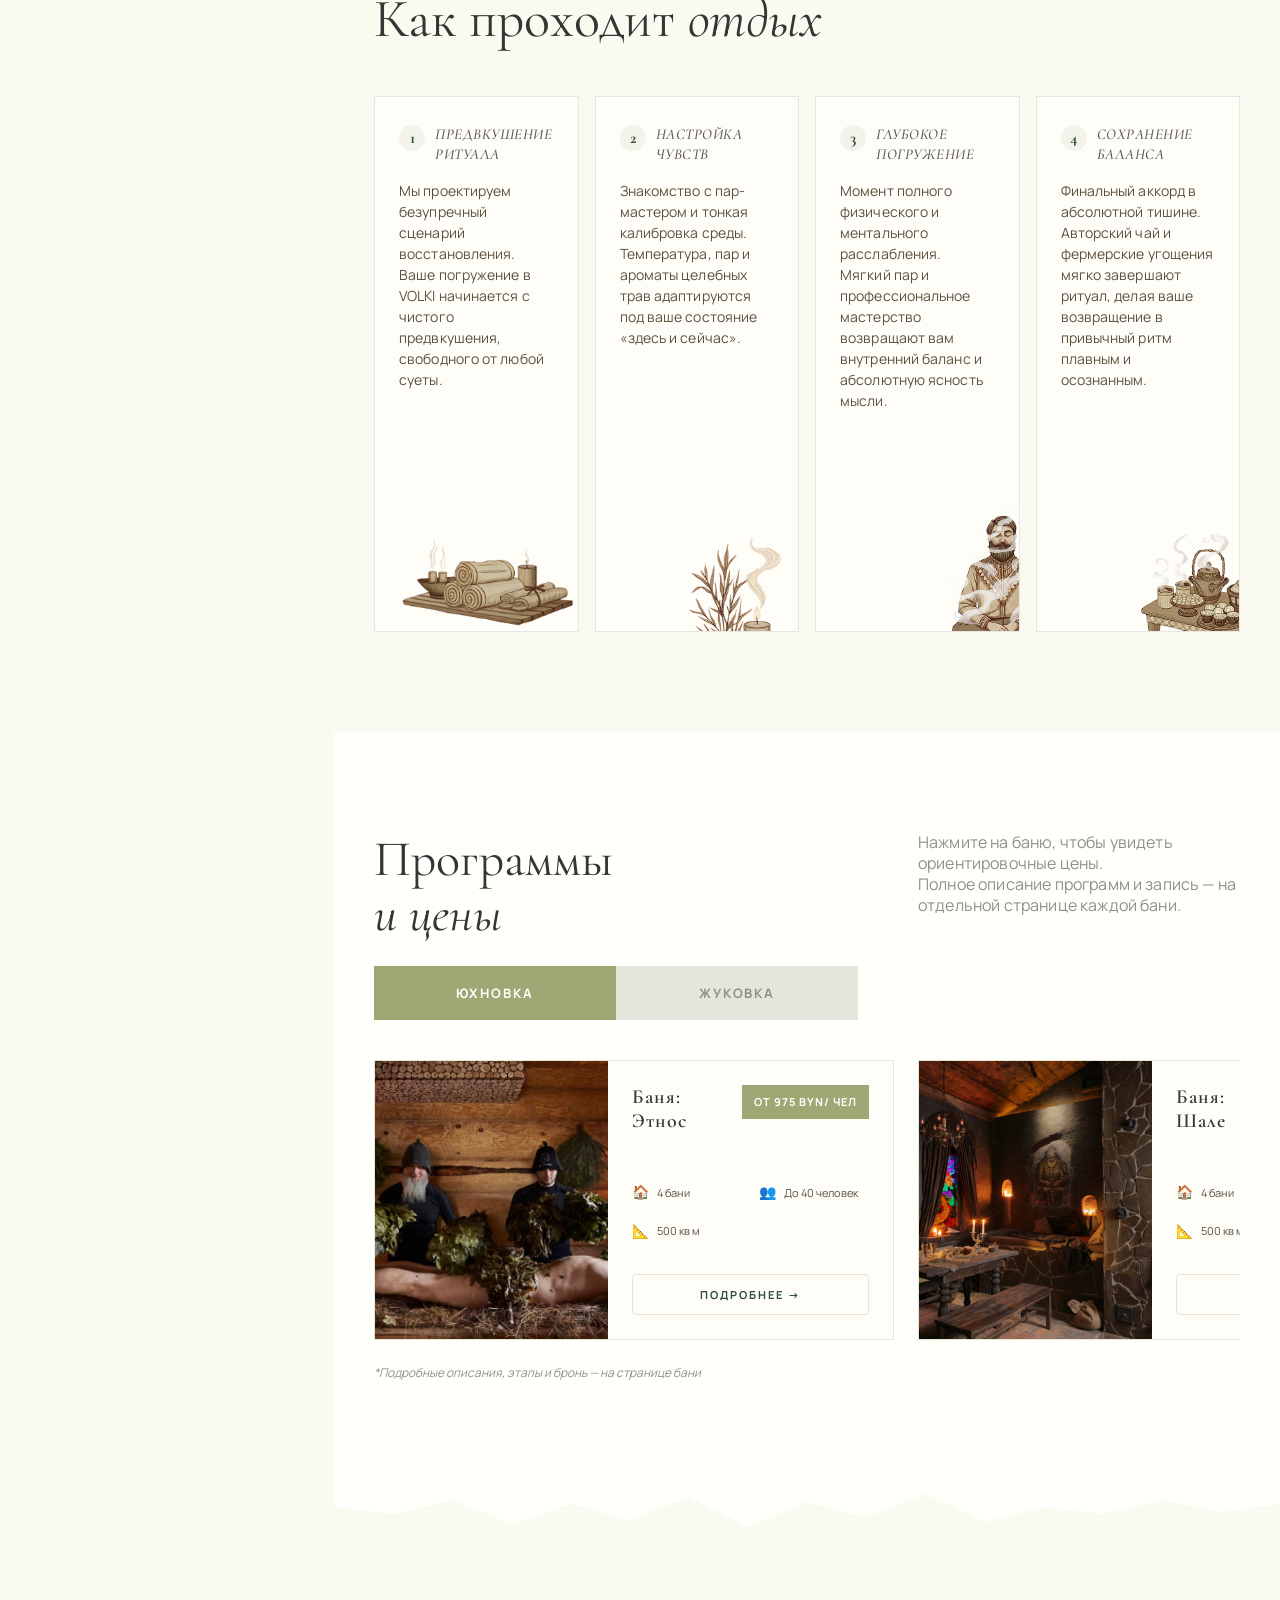
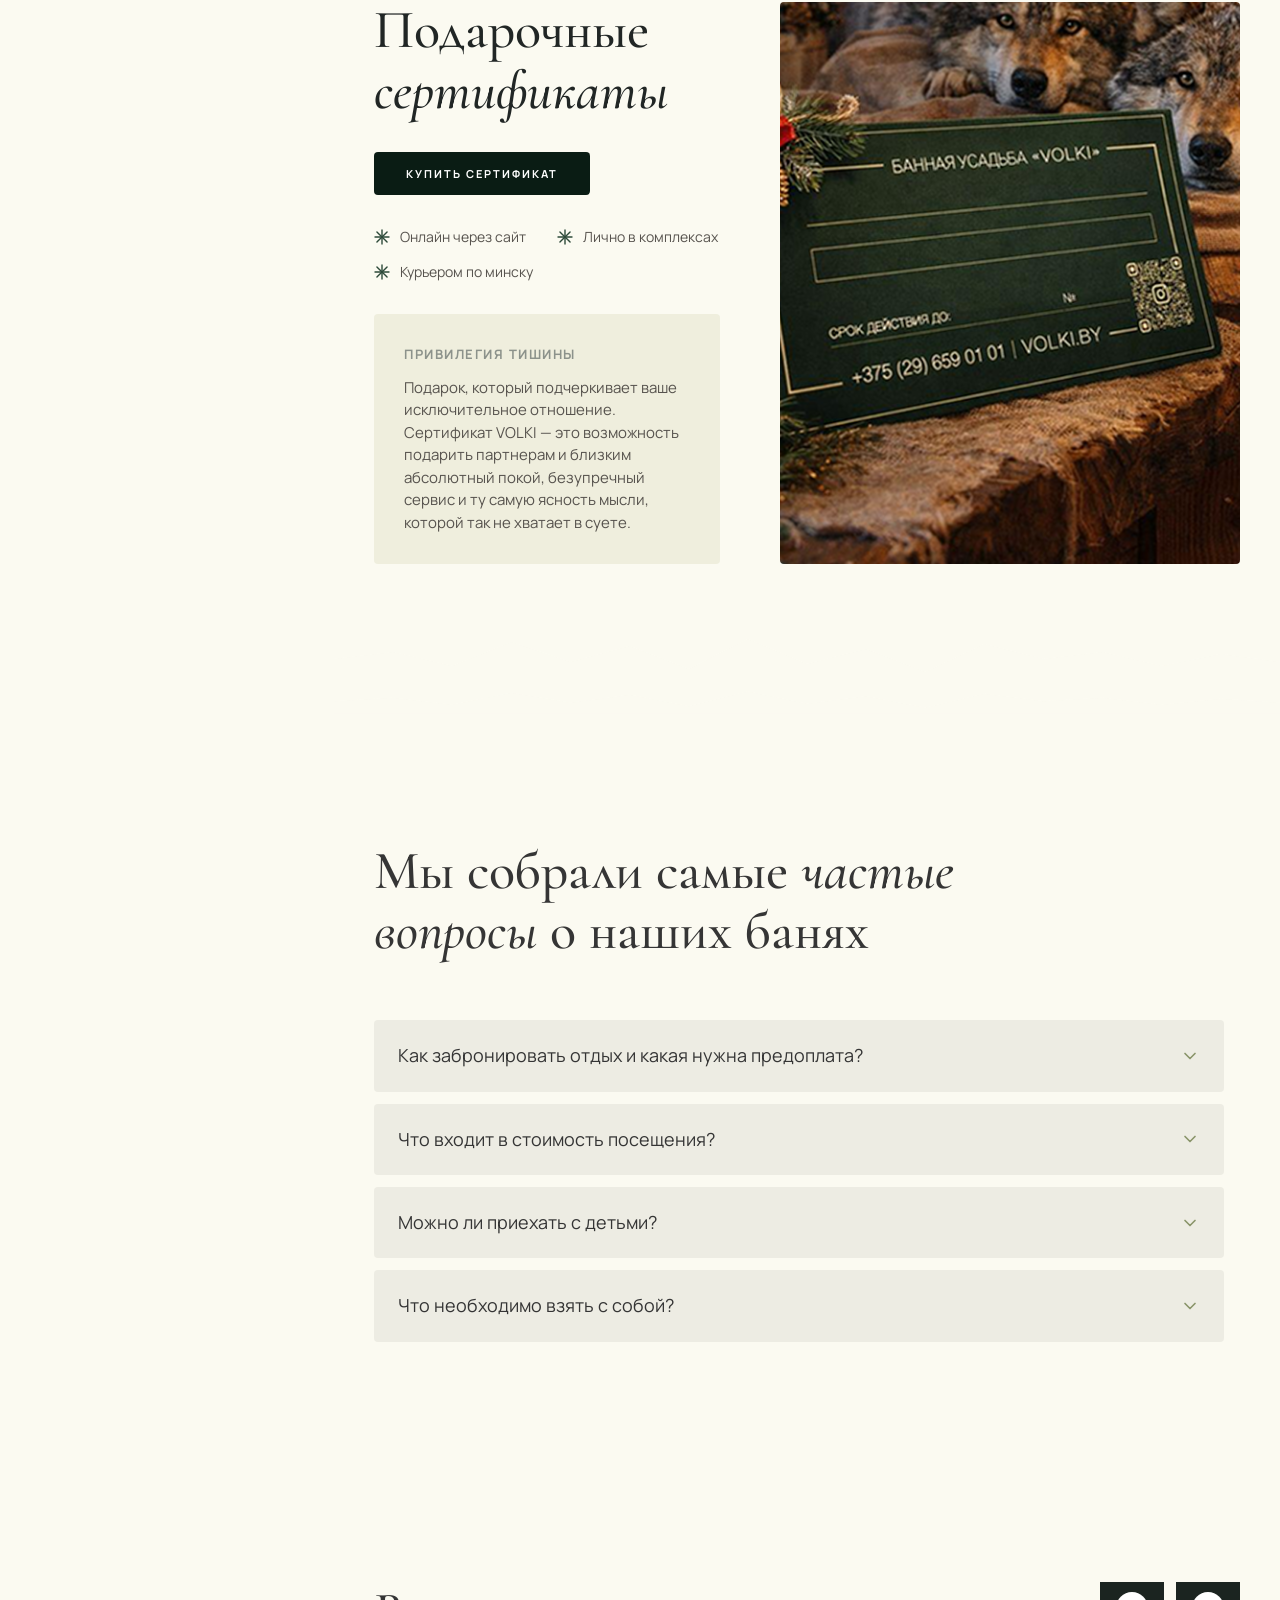
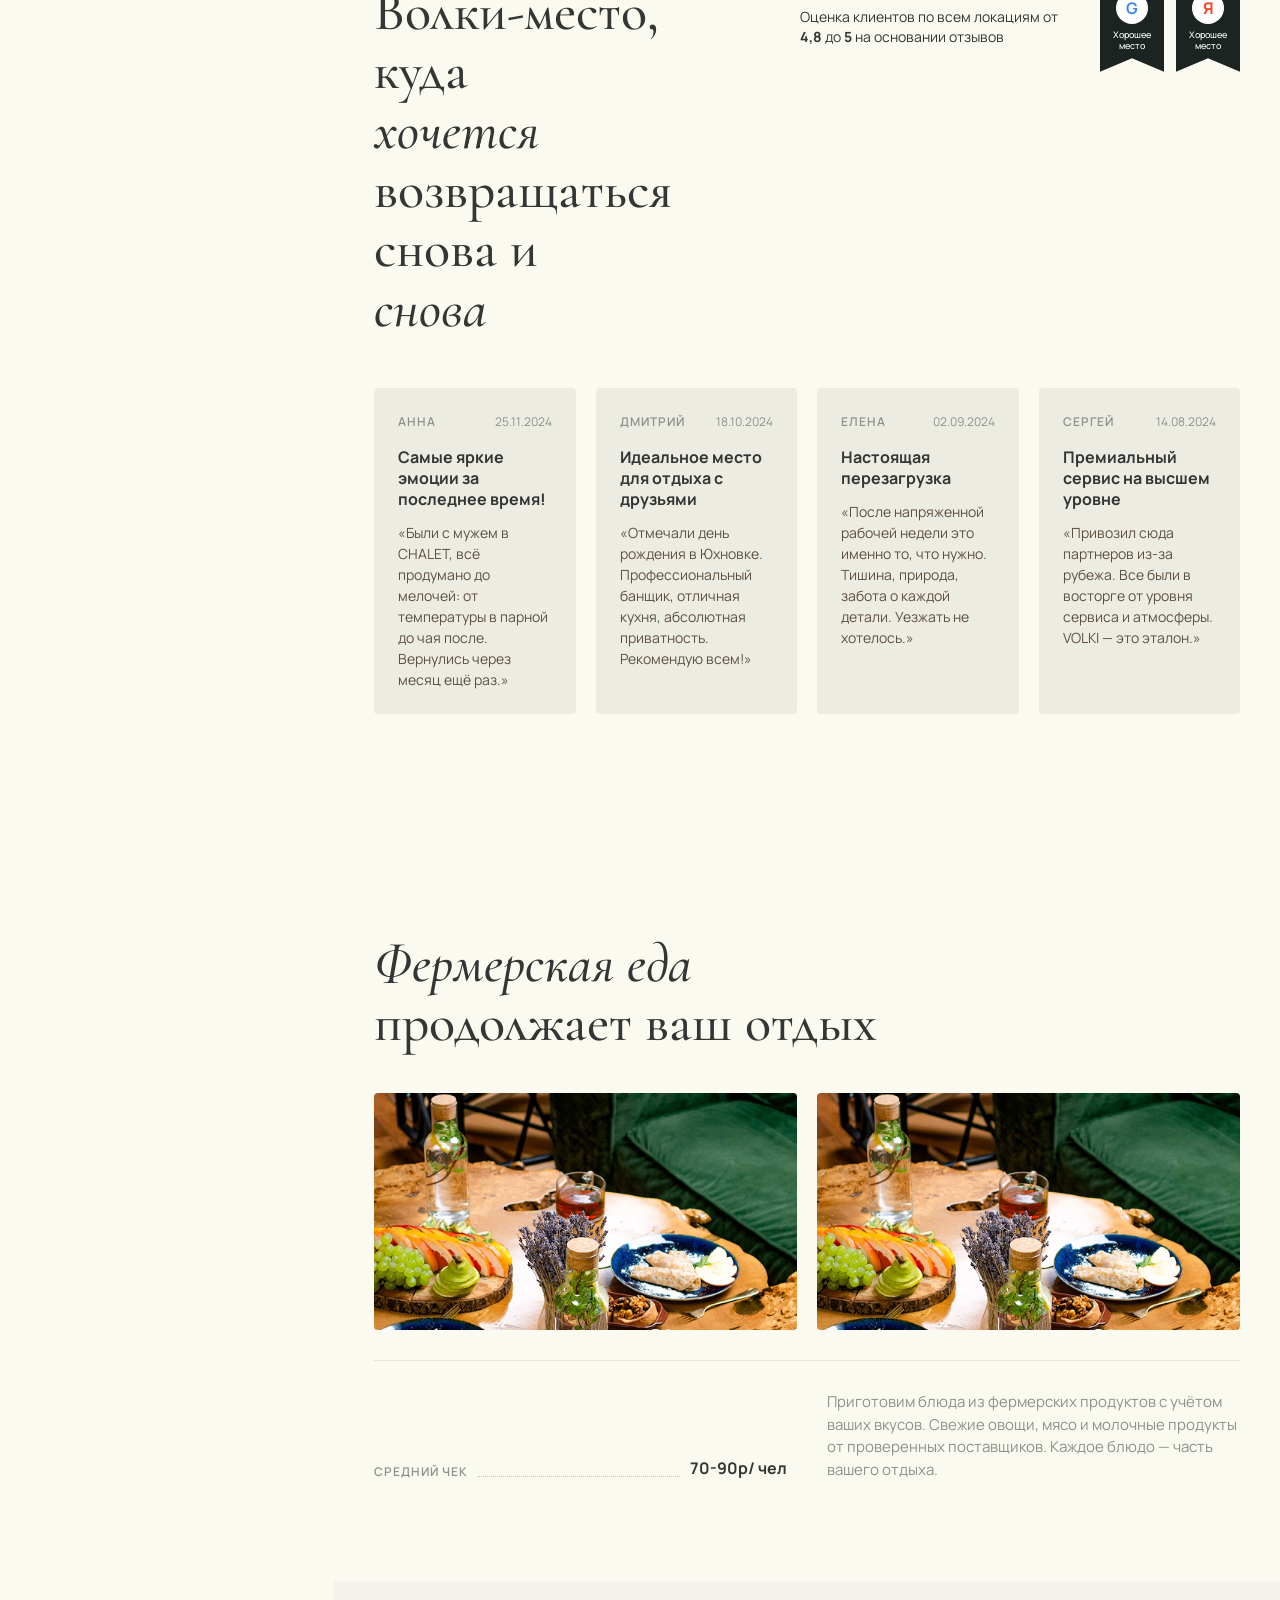
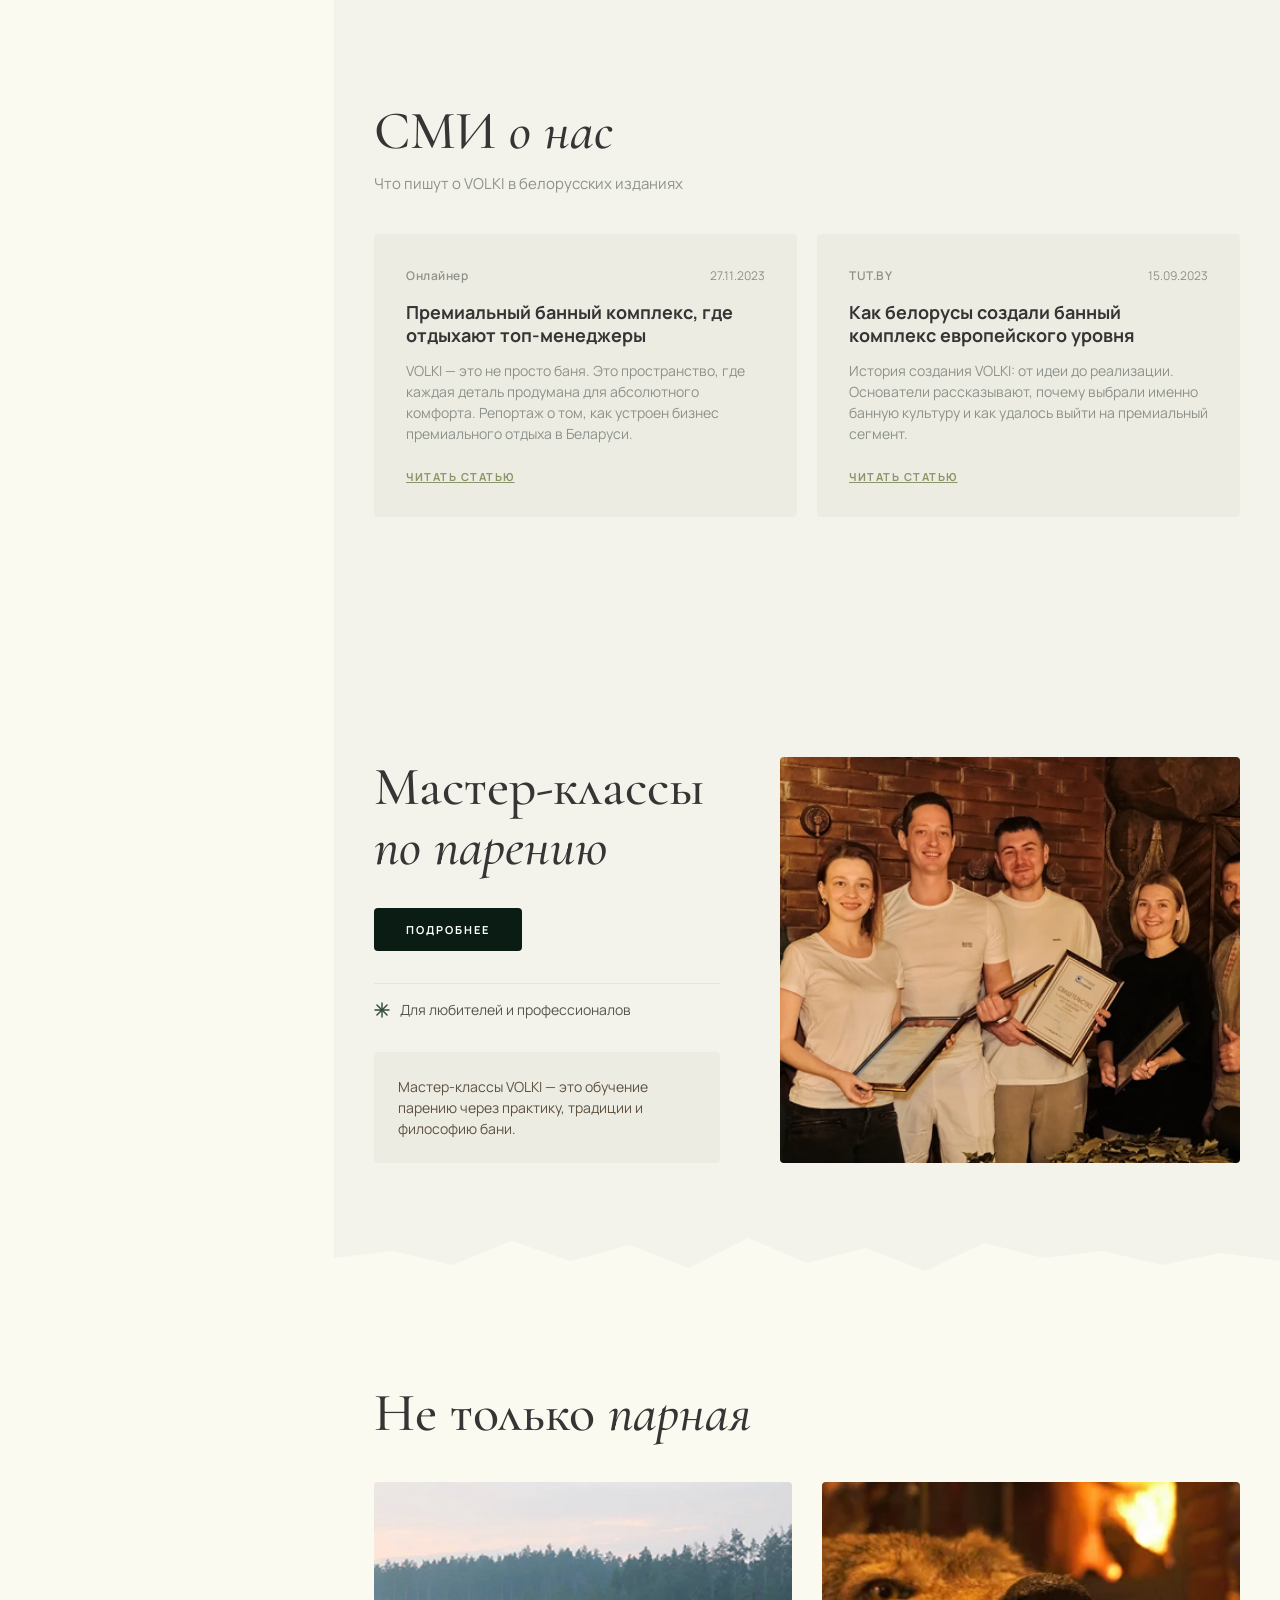
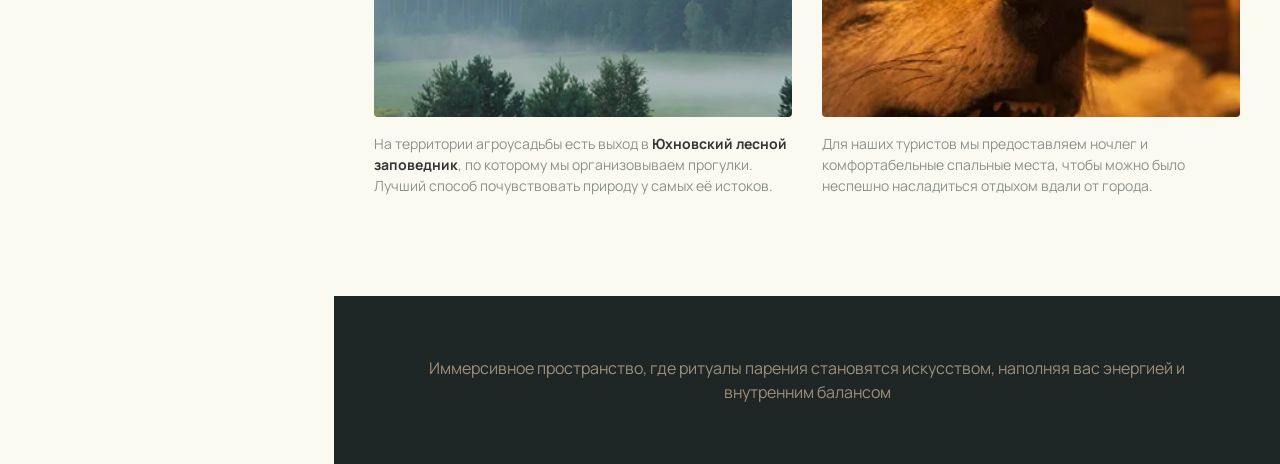
==== commit 8e1cd864: "132" ====
--- a/index.html
+++ b/index.html
@@ -521,21 +521,30 @@
     <section class="programs-section">
         <div class="container">
             <div class="programs-header">
-                <h2 class="section-title-left">Программы и цены</h2>
+                <div class="programs-header-left">
+                    <h2 class="section-title-left">
+                        <span class="title-regular">Программы</span>
+                        <span class="title-italic">и цены</span>
+                    </h2>
+                    <div class="location-tabs">
+                        <button class="tab-button active">Юхновка</button>
+                        <button class="tab-button">Жуковка</button>
+                    </div>
+                </div>
                 <p class="section-description-right">
                     Нажмите на баню, чтобы увидеть ориентировочные цены.<br>
                     Полное описание программ и запись — на отдельной странице каждой бани.
                 </p>
             </div>
-            <div class="location-tabs">
-                <button class="tab-button active">Юхновка</button>
-                <button class="tab-button">Жуковка</button>
-            </div>
+
             <div class="banya-cards">
                 <div class="banya-card">
                     <img src="assets/images/banya-etnos.png" alt="Баня Этнос" class="banya-image">
                     <div class="banya-info">
-                        <h3 class="banya-name">Баня:<br>Этнос</h3>
+                        <div class="banya-info-header">
+                            <h3 class="banya-name">Баня:<br>Этнос</h3>
+                            <div class="price-tag">от 975 BYN/ чел</div>
+                        </div>
                         <div class="banya-features">
                             <div class="feature">
                                 <span class="feature-icon">🏠</span>
@@ -550,14 +559,16 @@
                                 <span>500 кв м</span>
                             </div>
                         </div>
-                        <button class="details-button">ПОдробнее →</button>
-                        <div class="price-tag">от 975 BYN/ чел</div>
+                        <button class="details-button">ПОДРОБНЕЕ →</button>
                     </div>
                 </div>
                 <div class="banya-card">
                     <img src="assets/images/banya-shale.png" alt="Баня Шале" class="banya-image">
                     <div class="banya-info">
-                        <h3 class="banya-name">Баня:<br>Шале</h3>
+                        <div class="banya-info-header">
+                            <h3 class="banya-name">Баня:<br>Шале</h3>
+                            <div class="price-tag">от 975 BYN/ чел</div>
+                        </div>
                         <div class="banya-features">
                             <div class="feature">
                                 <span class="feature-icon">🏠</span>
@@ -572,14 +583,16 @@
                                 <span>500 кв м</span>
                             </div>
                         </div>
-                        <button class="details-button">ПОдробнее →</button>
-                        <div class="price-tag">от 975 BYN/ чел</div>
+                        <button class="details-button">ПОДРОБНЕЕ →</button>
                     </div>
                 </div>
                 <div class="banya-card">
                     <img src="assets/images/banya-znahar.png" alt="Баня Знахарь" class="banya-image">
                     <div class="banya-info">
-                        <h3 class="banya-name">Баня:<br>Знахарь</h3>
+                        <div class="banya-info-header">
+                            <h3 class="banya-name">Баня:<br>Знахарь</h3>
+                            <div class="price-tag">от 975 BYN/ чел</div>
+                        </div>
                         <div class="banya-features">
                             <div class="feature">
                                 <span class="feature-icon">🏠</span>
@@ -594,8 +607,7 @@
                                 <span>500 кв м</span>
                             </div>
                         </div>
-                        <button class="details-button">ПОдробнее →</button>
-                        <div class="price-tag">от 975 BYN/ чел</div>
+                        <button class="details-button">ПОДРОБНЕЕ →</button>
                     </div>
                 </div>
             </div>
--- a/css/home-styles.css
+++ b/css/home-styles.css
@@ -17,139 +17,68 @@
     padding: 0;
 }
 
-/* Sidebar Menu */
+/* Sidebar Menu - Плавающая карточка */
 .sidebar-menu {
     position: fixed;
-    left: 0;
-    top: 0;
+    left: 2vh;
+    top: 2vh;
+    bottom: 2vh;
     width: 302px;
-    height: 100vh;
+    height: calc(100vh - 4vh);
     background: #1f2626;
-    border-radius: 0;
+    border-radius: 16px;
+    box-shadow: 0 20px 40px rgba(0, 0, 0, 0.3);
     z-index: 1000;
-    overflow-y: auto;
-    overflow-x: hidden;
-    display: flex;
-    flex-direction: column;
-}
-
-/* Вогнутое скругление верхнего правого угла */
-.sidebar-menu::before {
-    content: '';
-    position: absolute;
-    top: 0;
-    right: -32px;
-    width: 32px;
-    height: 32px;
-    background: transparent;
-    border-radius: 0 0 0 32px;
-    box-shadow: -16px -16px 0 16px #1f2626;
-    pointer-events: none;
-    z-index: 1;
-}
-
-/* Вогнутое скругление нижнего правого угла */
-.sidebar-menu::after {
-    content: '';
-    position: absolute;
-    bottom: 0;
-    right: -32px;
-    width: 32px;
-    height: 32px;
-    background: transparent;
-    border-radius: 32px 0 0 0;
-    box-shadow: -16px 16px 0 16px #1f2626;
-    pointer-events: none;
-    z-index: 1;
+    display: flex;
+    flex-direction: column;
+    overflow: hidden;
 }
 
 .sidebar-menu::-webkit-scrollbar {
-    width: 6px;
-}
-
-.sidebar-menu::-webkit-scrollbar-track {
-    background: rgba(255, 255, 255, 0.05);
-}
-
-.sidebar-menu::-webkit-scrollbar-thumb {
-    background: rgba(157, 143, 123, 0.5);
-    border-radius: 3px;
-}
-
-.sidebar-menu::-webkit-scrollbar-thumb:hover {
-    background: rgba(157, 143, 123, 0.7);
+    display: none;
 }
 
 .sidebar-content {
-    padding: 24px 24px 24px 20px;
-    display: flex;
-    flex-direction: column;
-    flex: 1;
+    padding: clamp(12px, 2vh, 24px) 20px;
+    display: flex;
+    flex-direction: column;
     justify-content: space-between;
-    min-height: 0;
+    height: 100%;
+    overflow: hidden;
 }
 
 .sidebar-top {
     display: flex;
     flex-direction: column;
-    gap: 14px;
-    padding-right: 4px;
+    gap: clamp(8px, 1.2vh, 16px);
 }
 
 .sidebar-bottom {
     display: flex;
     flex-direction: column;
-    gap: 12px;
-    padding-right: 4px;
-}
-
-.sidebar-logo {
-    margin-bottom: 0;
+    gap: clamp(8px, 1vh, 12px);
+    flex-shrink: 0;
 }
 
 .sidebar-logo img {
-    height: 22px;
+    height: clamp(16px, 2.2vh, 22px);
     width: auto;
 }
 
-.sidebar-nav-header {
-    display: flex;
-    align-items: center;
-    gap: 4px;
-    font-size: 15px;
-    font-weight: 700;
-    color: #fbfaf1;
-    letter-spacing: 0;
-    cursor: pointer;
-    transition: color 0.3s ease;
-}
-
-.sidebar-nav-header:hover {
-    color: #9d8f7b;
-}
-
-.sidebar-nav-header svg {
-    transition: transform 0.3s ease;
-}
-
-.sidebar-nav-header:hover svg {
-    transform: translateY(2px);
-}
-
 .sidebar-nav {
     display: flex;
     flex-direction: column;
-    gap: 8px;
+    gap: clamp(3px, 0.4vh, 6px);
     margin-top: 0;
 }
 
 .nav-link {
-    font-size: 14px;
-    line-height: 1;
+    font-size: clamp(12px, 1.5vh, 15px);
+    line-height: 1.2;
+    padding: clamp(2px, 0.4vh, 5px) 0;
     color: #8c928b;
     text-decoration: none;
     transition: color 0.3s ease, padding-left 0.3s ease;
-    padding: 3px 0;
 }
 
 .nav-link:hover,
@@ -166,14 +95,28 @@
     margin-top: 0;
 }
 
-.sidebar-section-header {
-    display: flex;
-    align-items: center;
-    gap: 4px;
-    font-size: 14px;
+.sidebar-nav-header {
+    font-size: clamp(12px, 1.6vh, 15px);
     font-weight: 700;
     color: #9d8f7b;
     letter-spacing: 0;
+    margin-bottom: clamp(3px, 0.6vh, 8px);
+}
+
+.sidebar-nav-header svg {
+    width: clamp(12px, 1.5vh, 16px);
+    height: clamp(12px, 1.5vh, 16px);
+}
+
+.sidebar-section-header {
+    display: flex;
+    align-items: center;
+    gap: 4px;
+    font-size: clamp(11px, 1.4vh, 14px);
+    font-weight: 700;
+    color: #9d8f7b;
+    letter-spacing: 0;
+    padding: clamp(2px, 0.3vh, 4px) 0;
     cursor: pointer;
     transition: color 0.3s ease;
 }
@@ -200,11 +143,11 @@
 .sidebar-contacts {
     display: flex;
     flex-direction: column;
-    gap: 10px;
+    gap: clamp(4px, 0.6vh, 8px);
 }
 
 .contacts-title {
-    font-size: 12px;
+    font-size: clamp(9px, 1.1vh, 11px);
     font-weight: 700;
     color: #57534e;
     letter-spacing: 1px;
@@ -215,9 +158,9 @@
 .contact-item {
     display: flex;
     align-items: flex-start;
-    gap: 8px;
-    font-size: 12px;
-    line-height: 1.35;
+    gap: 6px;
+    font-size: clamp(10px, 1.3vh, 13px);
+    line-height: 1.3;
     color: #9d8f7b;
     text-decoration: none;
     transition: color 0.3s ease;
@@ -229,19 +172,19 @@
 
 .contact-item svg {
     flex-shrink: 0;
-    margin-top: 4px;
+    margin-top: 2px;
 }
 
 .sidebar-social {
     display: flex;
-    gap: 12px;
+    gap: clamp(6px, 0.8vh, 10px);
     flex-wrap: wrap;
     max-width: 100%;
 }
 
 .social-link {
-    width: 36px;
-    height: 36px;
+    width: clamp(26px, 3.2vh, 34px);
+    height: clamp(26px, 3.2vh, 34px);
     background: #2d2925;
     border-radius: 50%;
     display: flex;
@@ -257,22 +200,22 @@
 }
 
 .social-link svg {
-    width: 18px;
-    height: 18px;
+    width: clamp(13px, 1.6vh, 17px);
+    height: clamp(13px, 1.6vh, 17px);
 }
 
 .sidebar-cta {
     width: 100%;
     max-width: 100%;
-    padding: 9px 16px;
+    padding: clamp(8px, 1.2vh, 12px) clamp(12px, 1.5vh, 18px);
     background: transparent;
     border: 1px solid #9d8f7b;
     border-radius: 4px;
     color: #ffffff;
     font-family: 'Manrope', sans-serif;
-    font-size: 10px;
+    font-size: clamp(9px, 1.1vh, 11px);
     font-weight: 700;
-    letter-spacing: 1.3px;
+    letter-spacing: 1.2px;
     text-transform: uppercase;
     cursor: pointer;
     transition: all 0.3s ease;
@@ -287,7 +230,7 @@
 
 /* Main Content */
 .main-content {
-    margin-left: 302px;
+    margin-left: 334px;
     min-height: 100vh;
 }
 
@@ -338,20 +281,45 @@
     transition: opacity 0.3s ease-in-out;
 }
 
+/* Soft green glowing light effect at the top */
 .hero::before {
+    content: '';
+    position: absolute;
+    top: 0;
+    left: 0;
+    width: 100%;
+    height: 20vh;
+    background: linear-gradient(180deg, rgba(159, 168, 116, 0.35) 0%, rgba(159, 168, 116, 0) 100%);
+    z-index: 2;
+    pointer-events: none;
+}
+
+/* Эффект виньетки с размытием */
+.hero::after {
     content: '';
     position: absolute;
     top: 0;
     left: 0;
     right: 0;
     bottom: 0;
-    background: linear-gradient(180deg, rgba(7, 18, 17, 0.95) 0%, rgba(23, 20, 17, 0.4) 100%);
+
+    /* Настоящее гауссово размытие */
+    backdrop-filter: blur(12px);
+    -webkit-backdrop-filter: blur(12px);
+
+    /* Маска: центр прозрачный (в фокусе), края залиты (размыты) */
+    mask-image: radial-gradient(circle at center, transparent 40%, black 100%);
+    -webkit-mask-image: radial-gradient(circle at center, transparent 40%, black 100%);
+
+    /* Легкое затемнение краев для премиальности */
+    box-shadow: inset 0 0 150px rgba(0, 0, 0, 0.6);
+    pointer-events: none;
     z-index: 1;
 }
 
 .hero-content {
     position: relative;
-    z-index: 2;
+    z-index: 3;
     text-align: center;
     max-width: 800px;
     padding: 40px;
@@ -874,13 +842,33 @@
     display: flex;
     justify-content: space-between;
     align-items: flex-start;
+    gap: 60px;
     margin-bottom: 40px;
 }
 
+.programs-header-left {
+    display: flex;
+    flex-direction: column;
+    gap: 24px;
+}
+
 .section-title-left {
+    font-family: 'Cormorant Garamond', serif;
     font-size: 50px;
-    line-height: 0.73;
+    line-height: 1.1;
     color: #353535;
+    display: flex;
+    flex-direction: column;
+}
+
+.section-title-left .title-regular {
+    font-weight: 400;
+    font-style: normal;
+}
+
+.section-title-left .title-italic {
+    font-weight: 400;
+    font-style: italic;
 }
 
 .section-description-right {
@@ -894,7 +882,6 @@
 .location-tabs {
     display: flex;
     gap: 0;
-    margin-bottom: 48px;
 }
 
 .tab-button {
@@ -924,23 +911,31 @@
     background: #d5d5cb;
 }
 
-/* Контейнер карточек */
+/* Контейнер карточек - горизонтальный скролл */
 .banya-cards {
     display: flex;
-    gap: 20px;
+    gap: 24px;
+    overflow-x: auto;
     flex-wrap: nowrap;
-    justify-content: space-between;
-}
-
-/* Сама карточка */
+    scrollbar-width: none;
+    -ms-overflow-style: none;
+    margin-bottom: 24px;
+}
+
+.banya-cards::-webkit-scrollbar {
+    display: none;
+}
+
+/* Сама карточка - жесткая ширина */
 .banya-card {
-    width: calc(33.333% - 14px);
+    flex: 0 0 520px;
     background: #fffdf7;
     box-shadow: none;
     border: 1px solid #e8e5d0;
     display: flex;
     flex-direction: row;
     transition: transform 0.3s ease, box-shadow 0.3s ease;
+    min-height: 280px;
 }
 
 .banya-card:hover {
@@ -948,22 +943,28 @@
     box-shadow: 0 10px 32px rgba(45, 73, 57, 0.08);
 }
 
-/* Изображение бани */
+/* Изображение бани - левая часть */
 .banya-image {
-    width: 150px;
-    height: auto;
-    min-height: 200px;
+    width: 45%;
+    height: 100%;
     object-fit: cover;
-    align-self: stretch;
-}
-
-/* Блок с информацией (текст) */
+    flex-shrink: 0;
+}
+
+/* Блок с информацией - правая часть */
 .banya-info {
-    flex: 1;
-    padding: 24px 20px;
-    display: flex;
-    flex-direction: column;
-    position: relative;
+    width: 55%;
+    padding: 24px;
+    display: flex;
+    flex-direction: column;
+}
+
+/* Шапка карточки: заголовок и ценник в одну строку */
+.banya-info-header {
+    display: flex;
+    justify-content: space-between;
+    align-items: flex-start;
+    margin-bottom: 24px;
 }
 
 /* Название */
@@ -974,15 +975,11 @@
     letter-spacing: 1px;
     line-height: 1.2;
     color: #353535;
-    margin-bottom: 24px;
-    margin-top: 0;
-}
-
-/* Ценник в правом верхнем углу */
+    margin: 0;
+}
+
+/* Ценник - без абсолютного позиционирования */
 .price-tag {
-    position: absolute;
-    top: 0;
-    right: 0;
     padding: 8px 12px;
     background: #9fa874;
     color: #ffffff;
@@ -991,16 +988,15 @@
     font-weight: 700;
     letter-spacing: 1px;
     text-transform: uppercase;
+    flex-shrink: 0;
 }
 
 /* Сетка характеристик */
 .banya-features {
     display: grid;
     grid-template-columns: repeat(2, 1fr);
-    column-gap: 8px;
-    row-gap: 14px;
-    margin-bottom: 24px;
-    flex-grow: 1;
+    gap: 16px;
+    margin: 24px 0;
 }
 
 /* Отдельная характеристика */
@@ -1023,7 +1019,7 @@
     font-size: 14px;
 }
 
-/* Кнопка Подробнее */
+/* Кнопка Подробнее - прижата к низу */
 .details-button {
     width: 100%;
     padding: 12px 0;
@@ -1037,7 +1033,7 @@
     text-transform: uppercase;
     color: #2d4939;
     cursor: pointer;
-    margin-bottom: 0;
+    margin-top: auto;
     transition: all 0.3s ease;
 }
 
